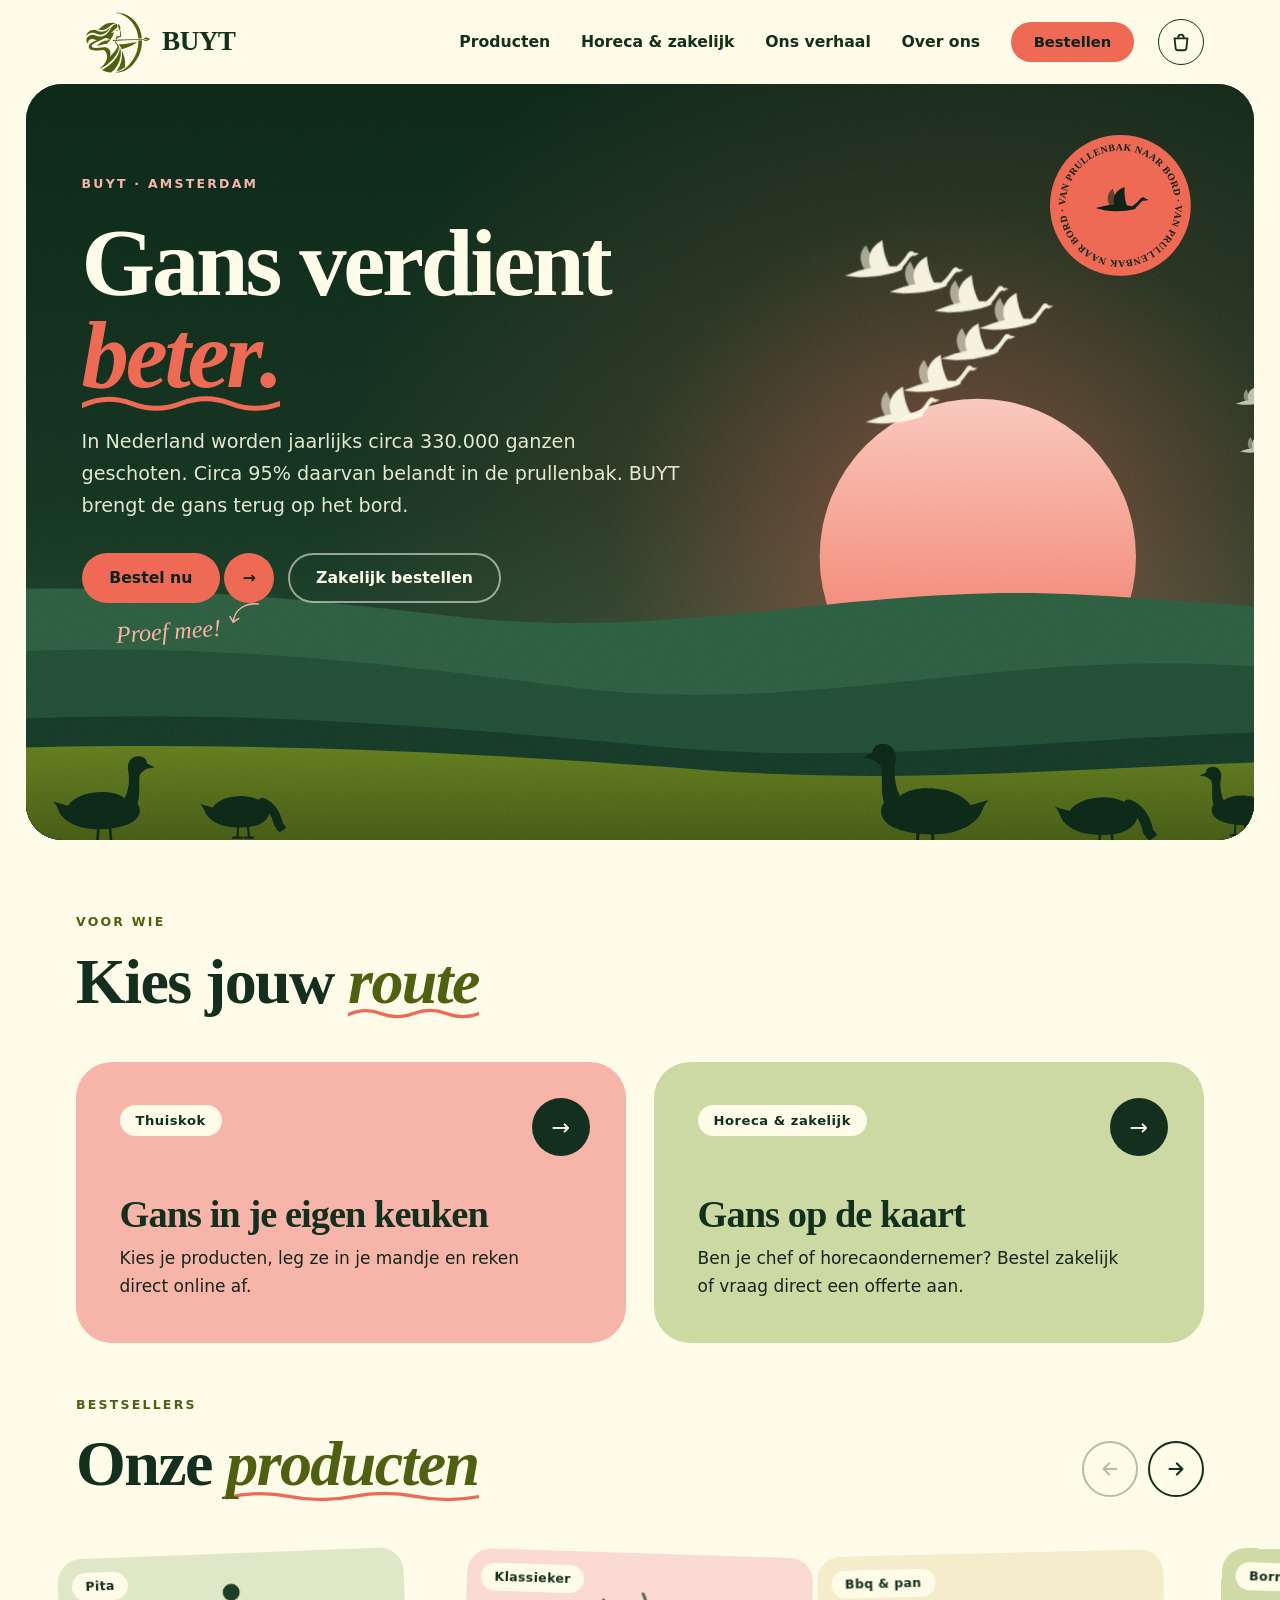
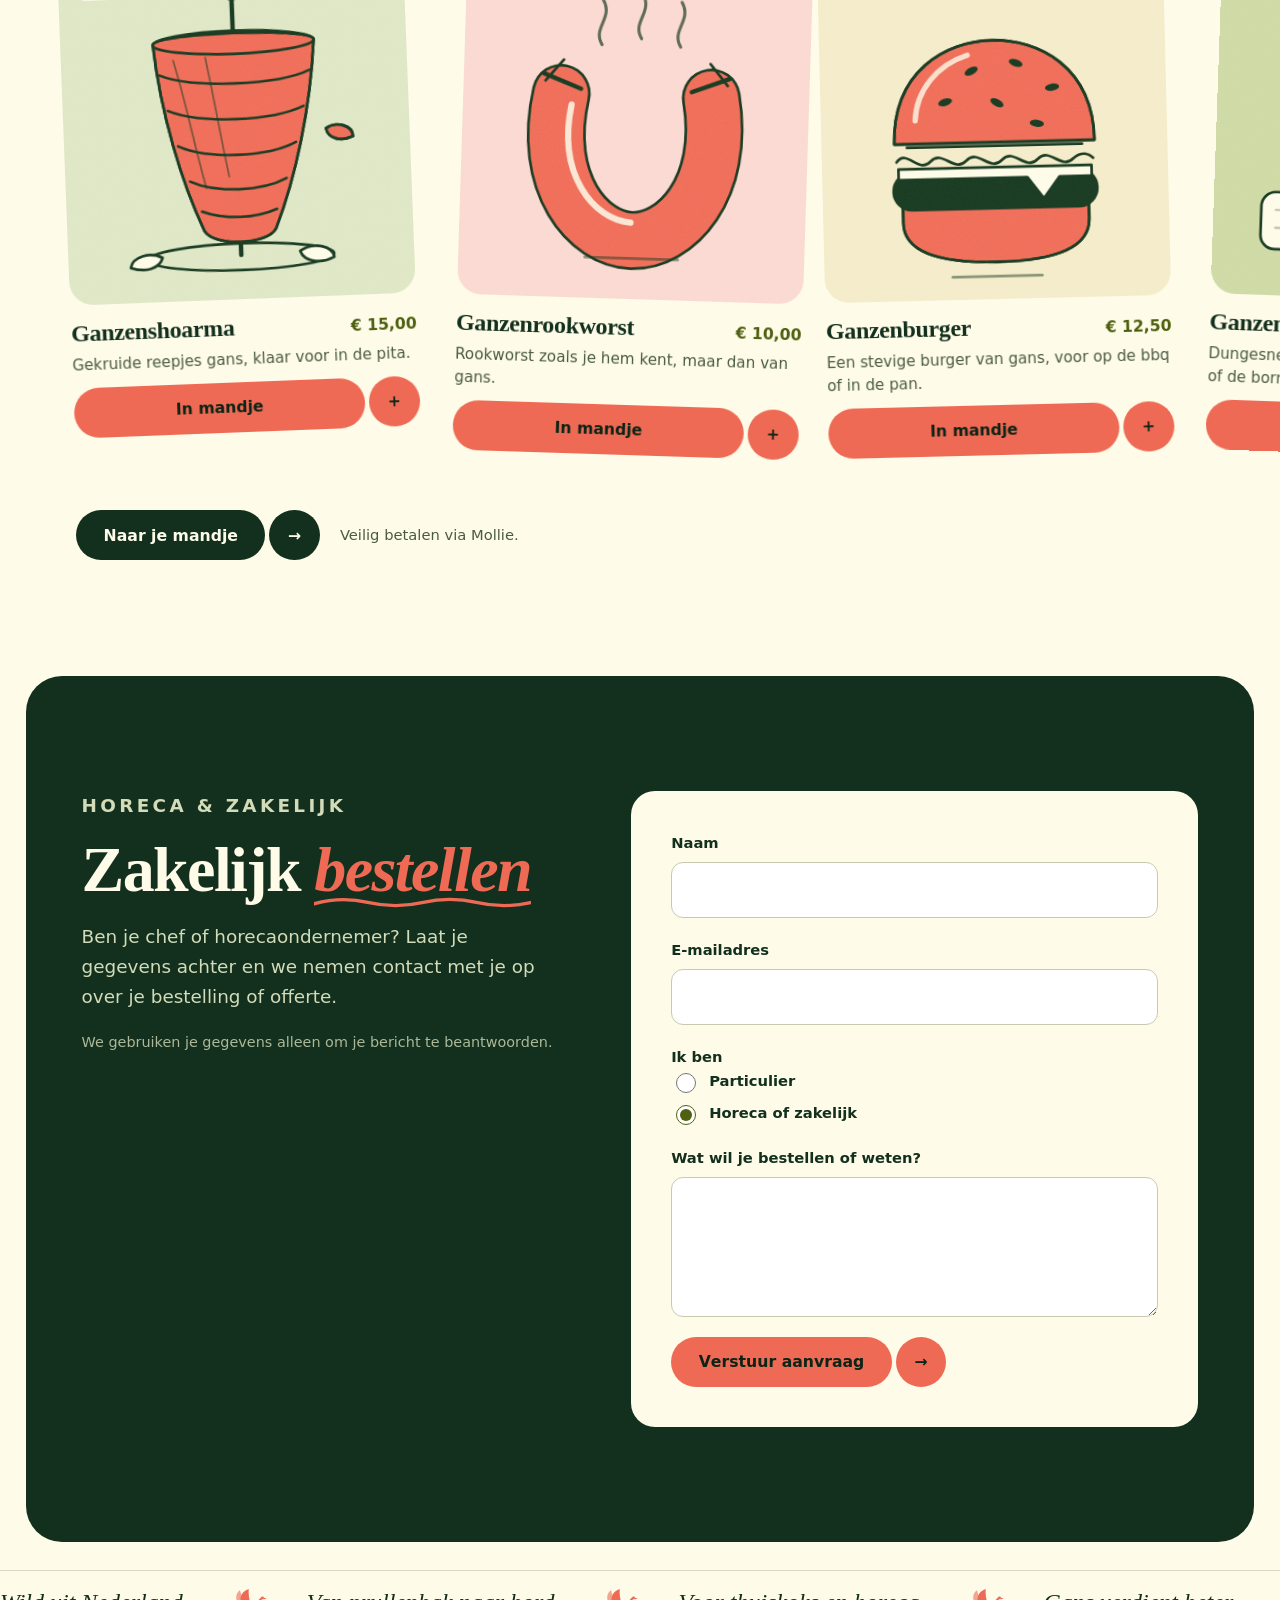
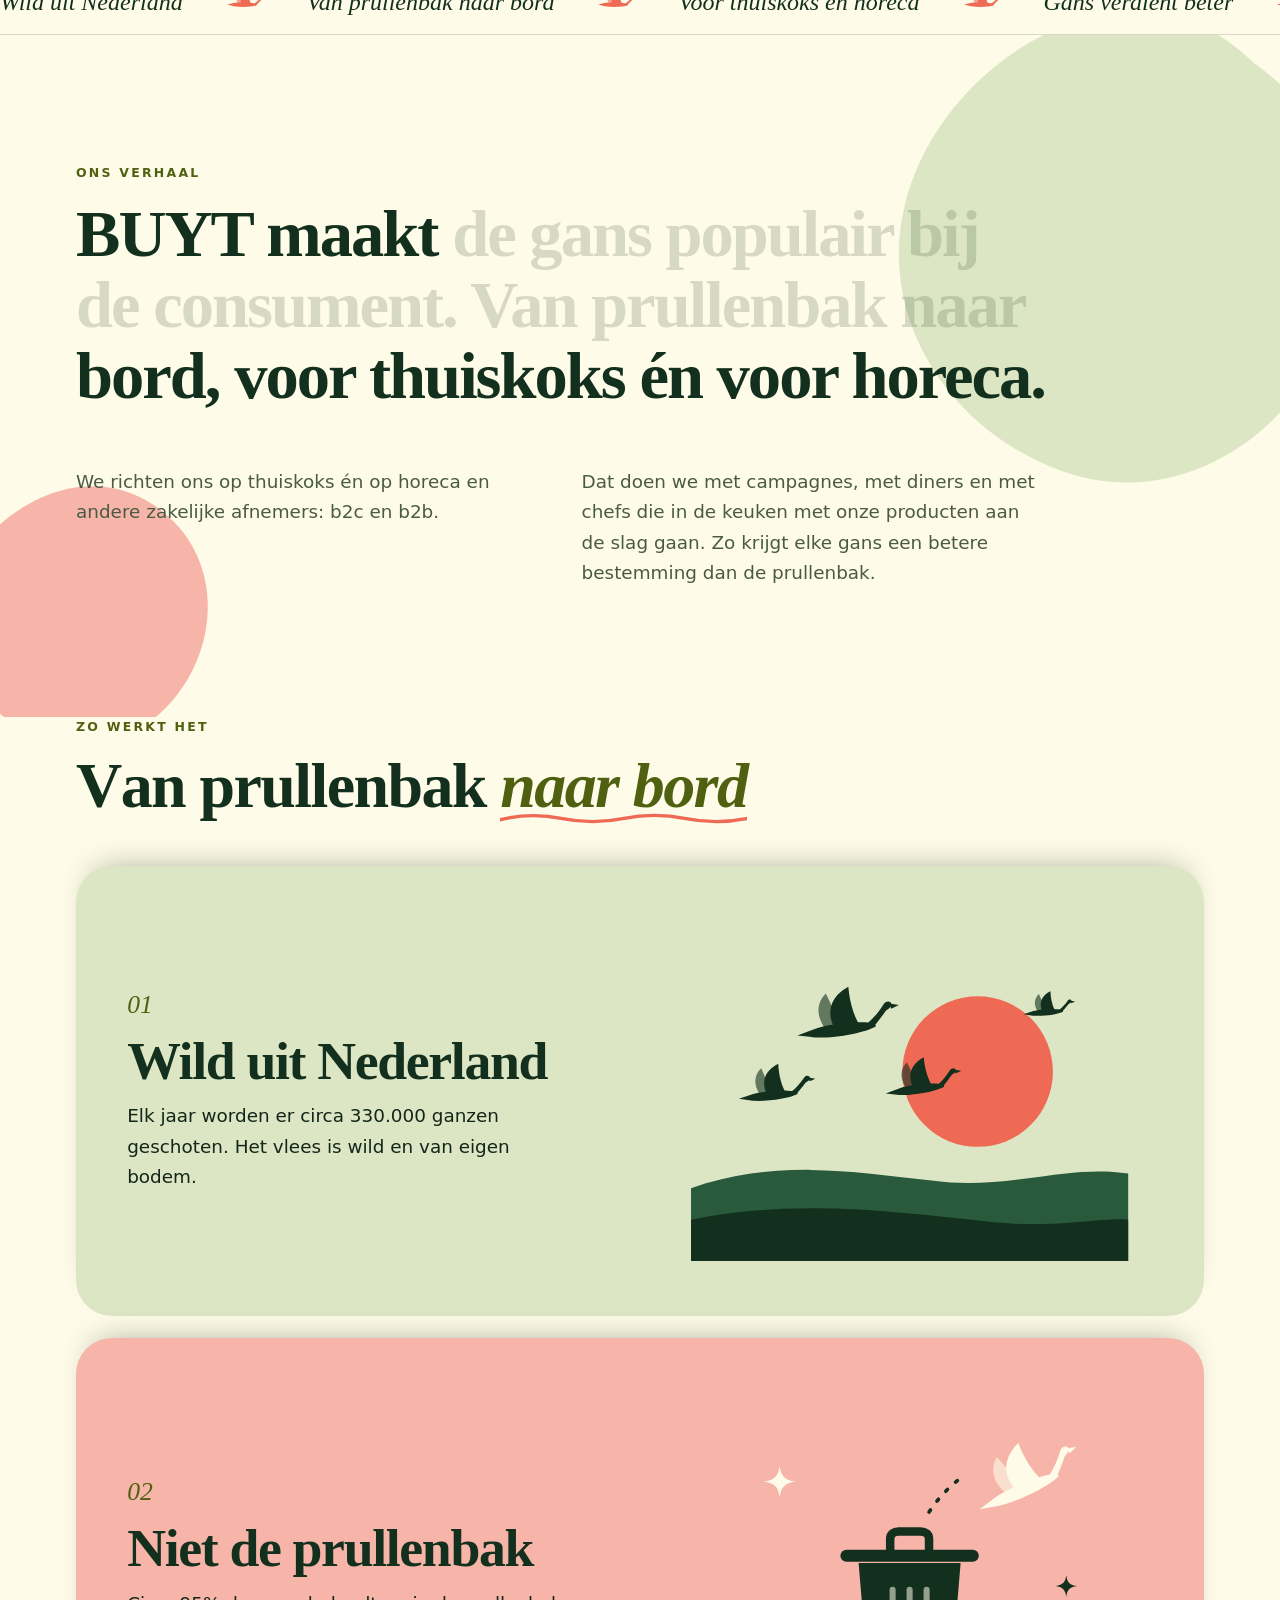
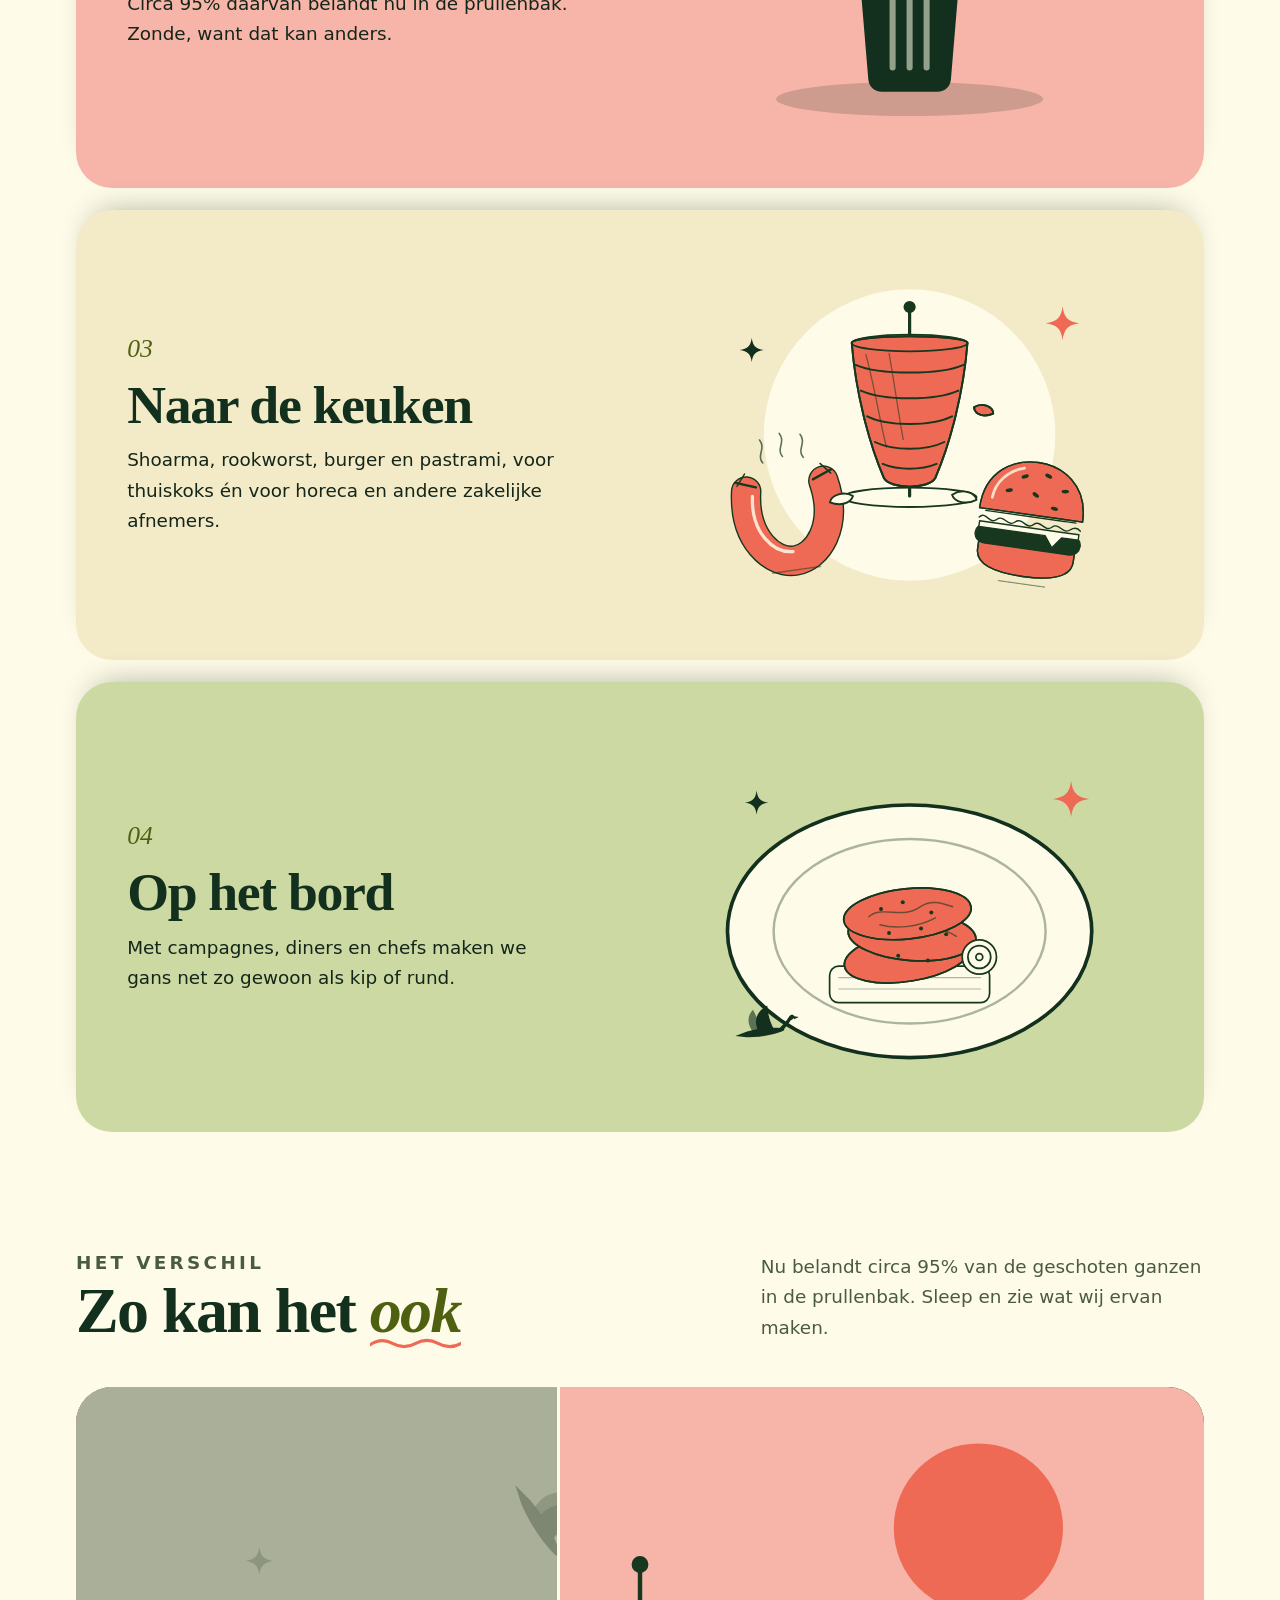
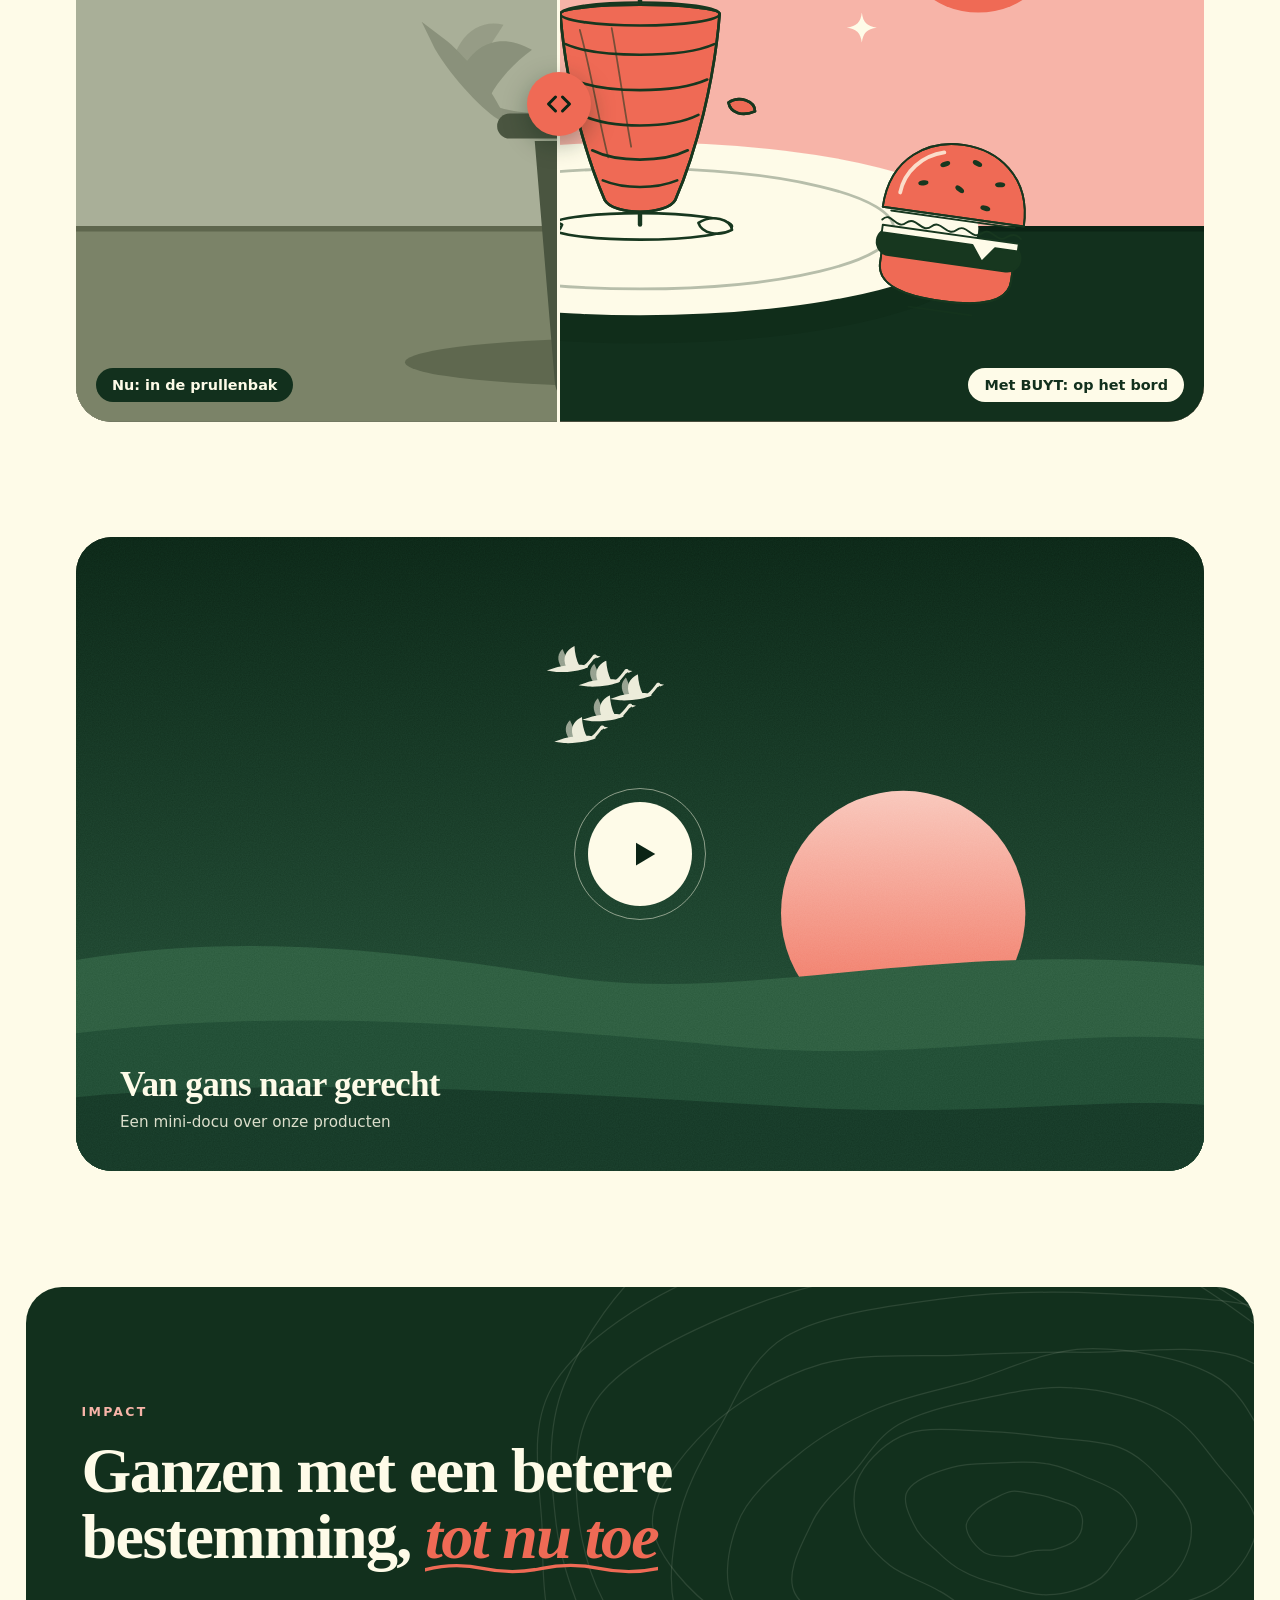
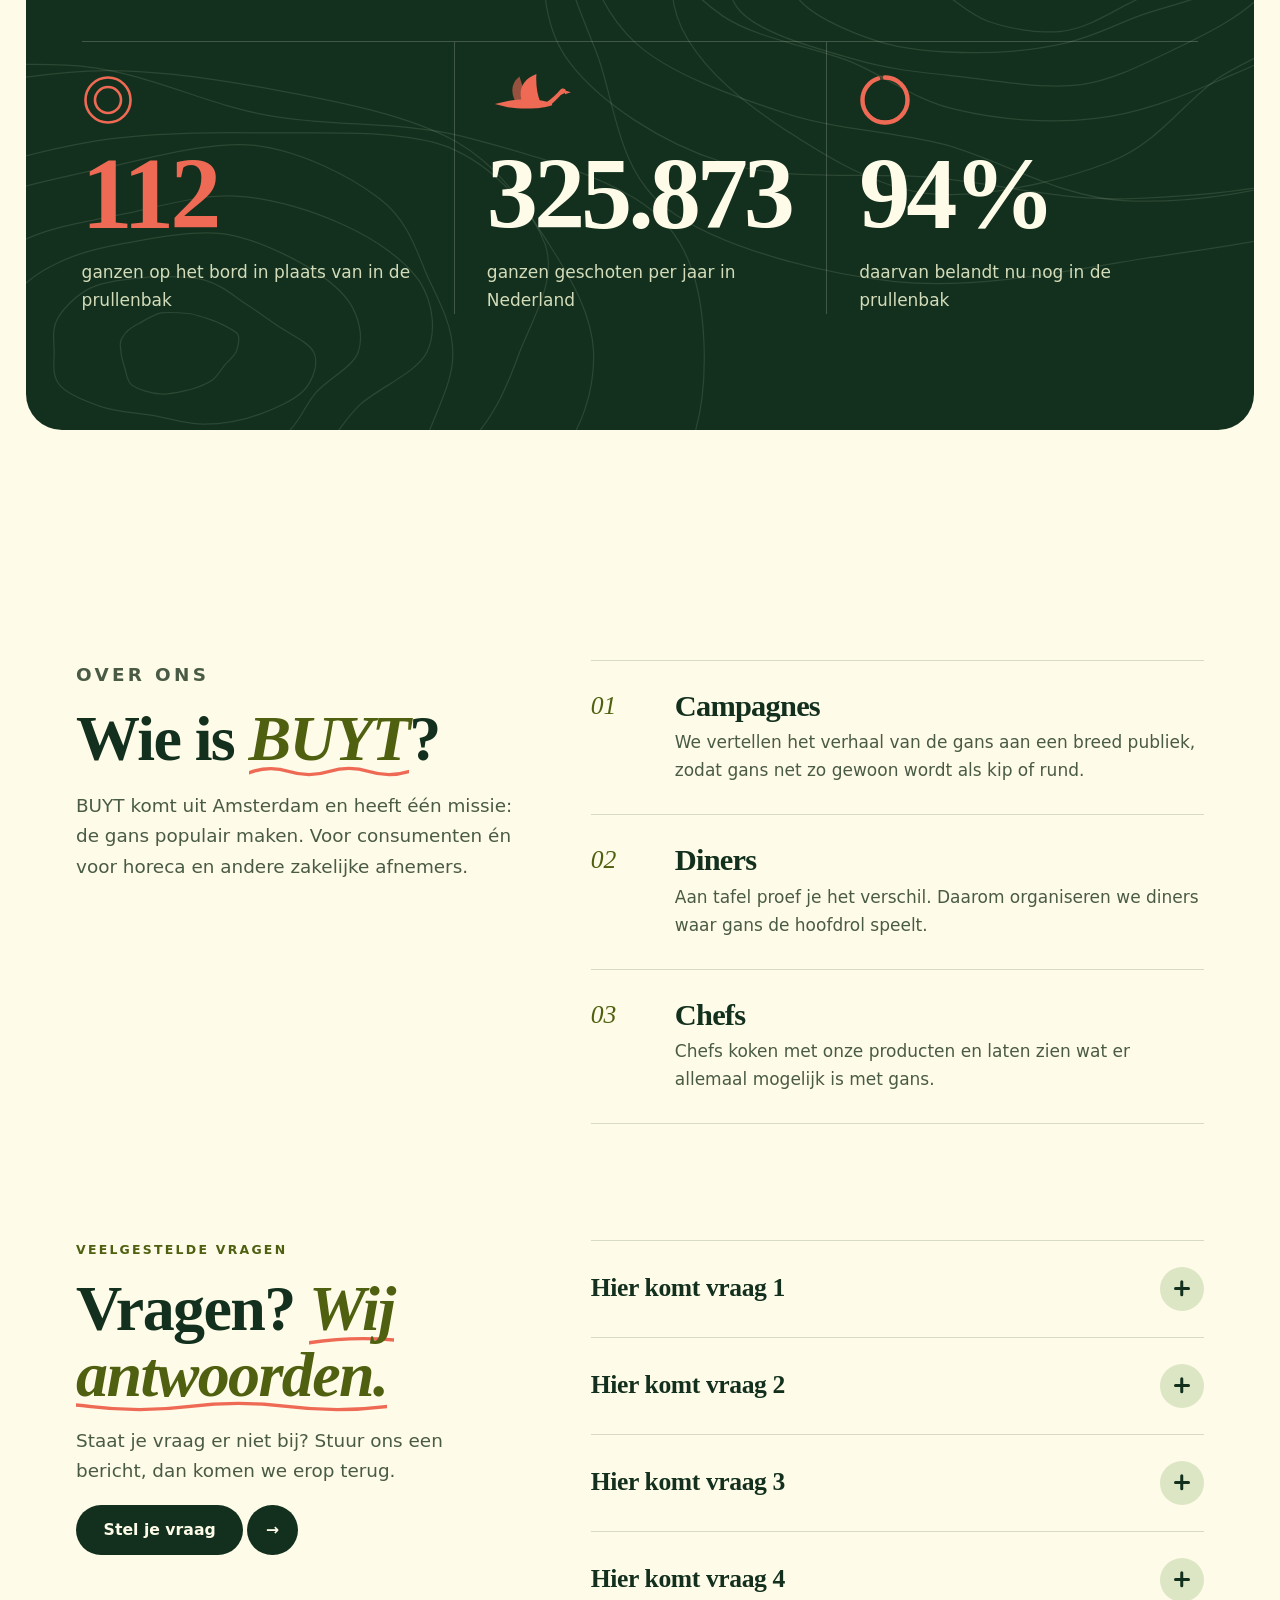
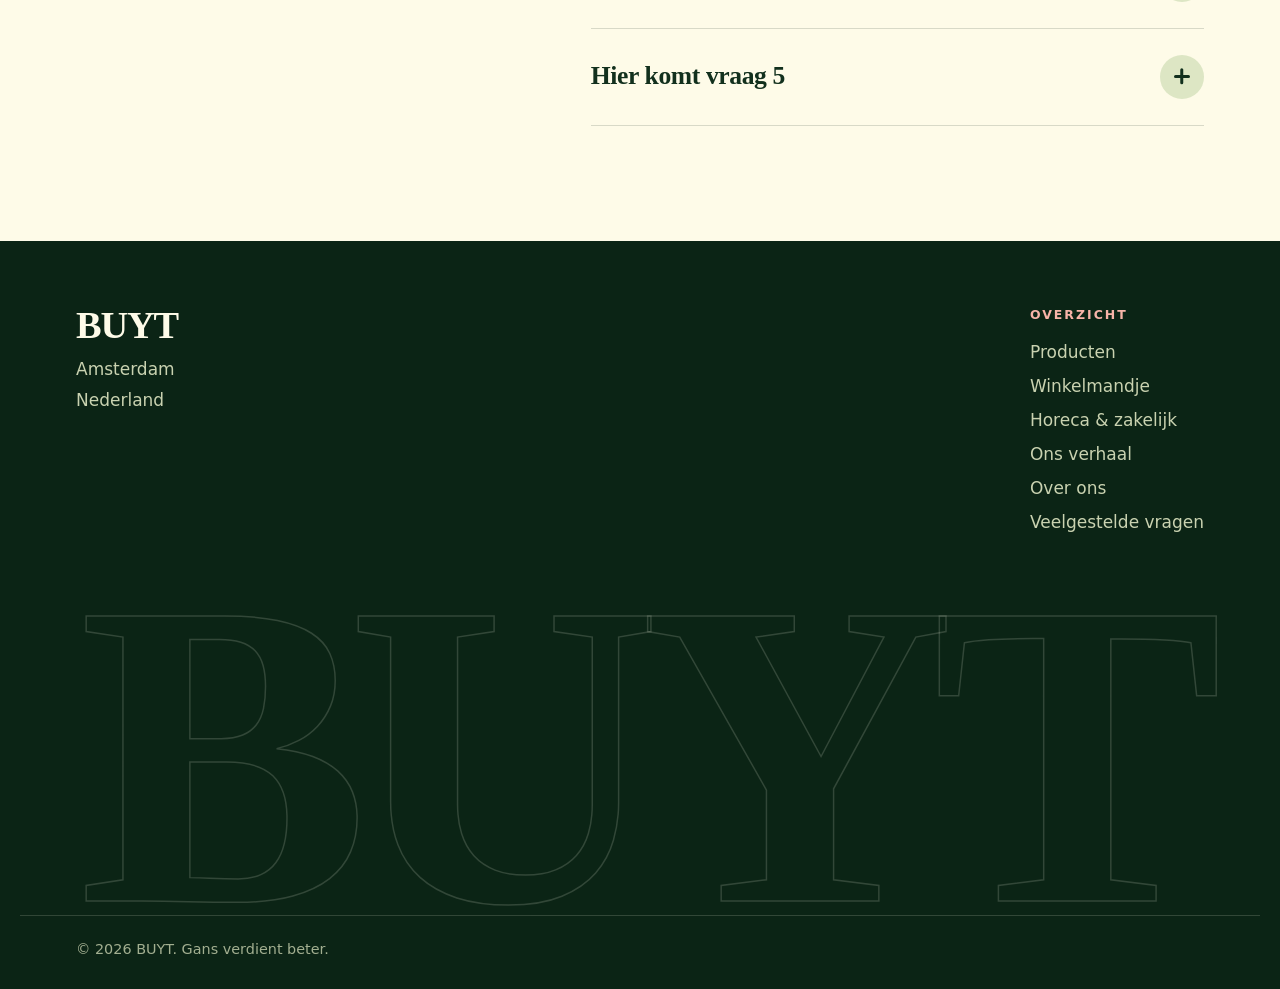
==== index.html @ 47999c95 "Play the logo animation on hover in the header The header now shows a static SVG logo (assets/logo-s" ====
<!DOCTYPE html>
<html lang="nl">
<head>
  <meta charset="UTF-8">
  <meta name="viewport" content="width=device-width, initial-scale=1.0">
  <title>BUYT | Gans verdient beter</title>
  <meta name="description" content="In Nederland worden jaarlijks circa 330.000 ganzen geschoten en belandt circa 95% in de prullenbak. BUYT brengt de gans terug op het bord.">
  <meta name="theme-color" content="#FEFBE8">
  <meta property="og:type" content="website">
  <meta property="og:locale" content="nl_NL">
  <meta property="og:title" content="BUYT | Gans verdient beter">
  <meta property="og:description" content="Wij brengen de gans terug op het bord. Van prullenbak naar bord.">
  <meta property="og:url" content="https://eetbuyt.nl">
  <link rel="icon" href="assets/favicon.svg" type="image/svg+xml">
  <link rel="preload" href="assets/fonts/fraunces-latin-full-normal.woff2" as="font" type="font/woff2" crossorigin>
  <link rel="stylesheet" href="css/style.css">
  <script>
    (function () {
      var d = document.documentElement;
      d.classList.add('js');
      try {
        var still = matchMedia('(prefers-reduced-motion: reduce)').matches;
        if (!still && !sessionStorage.getItem('buyt-intro')) {
          d.classList.add('intro-on');
          var l = document.createElement('link');
          l.rel = 'preload'; l.as = 'image'; l.href = 'assets/logo-animatie.svg';
          document.head.appendChild(l);
        }
      } catch (e) {}
      /* vangnet: mocht main.js niet laden, dan blijft de pagina toch zichtbaar */
      setTimeout(function () { d.classList.remove('intro-on'); d.classList.add('is-ready', 'force'); }, 9000);
    })();
  </script>
  <script src="js/cart.js" defer></script>
  <script src="js/brand.js" defer></script>
  <script src="js/main.js" defer></script>
</head>
<body id="top">
  <a class="skip" href="#main">Naar de inhoud</a>

  <div class="intro" aria-hidden="true">
    <div class="intro__bg"></div>
    <div class="intro__logo"><img data-src="assets/logo-animatie.svg" alt="" width="1350" height="1270"></div>
    <svg class="intro__wave" viewBox="0 0 100 200" preserveAspectRatio="none" focusable="false">
      <path fill="#12301D" d="M0 5C10 -1 20 9 33 4S56 -2 68 5S90 9 100 3V197C90 203 78 193 66 198S42 204 30 197S8 193 0 199Z"/>
    </svg>
  </div>

  <svg width="0" height="0" style="position:absolute" aria-hidden="true" focusable="false">
    <defs>
      <symbol id="goose-fly" viewBox="0 0 130 80">
        <g fill="currentColor">
          <path d="M12 46L34 41C52 38 78 39 94 43C99 44 101 46 100 48C88 53 56 55 32 51Z"/>
          <path d="M92 43C100 38 107 31 112 25C115 21 121 22 121 26C121 29 118 30 114 32C108 38 102 45 96 49Z"/>
          <path d="M119 25L129 28L120 31Z"/>
          <path opacity=".6" d="M44 43C35 26 39 12 50 4C54 16 58 31 62 43Z"/>
          <path d="M54 43C47 22 57 7 76 0C75 15 77 31 82 43Z"/>
        </g>
      </symbol>
      <symbol id="goose-stand" viewBox="0 0 200 175">
        <path fill="currentColor" d="M6 96L34 104C44 88 70 78 100 78C118 78 132 82 142 90C150 72 152 52 148 36C146 22 154 10 168 10C178 10 184 16 184 24L199 31L184 34C178 38 172 40 170 48C168 64 172 82 166 100C176 112 170 132 146 140C126 148 100 150 80 148C48 146 22 130 16 112C14 106 10 100 6 96Z"/>
        <path d="M92 146L90 170M114 146L116 170M80 172H100M106 172H126" stroke="currentColor" stroke-width="5" stroke-linecap="round" fill="none"/>
      </symbol>
      <symbol id="goose-graze" viewBox="0 0 200 175">
        <path fill="currentColor" d="M6 96L34 104C44 88 70 78 100 78C124 78 148 88 160 106C168 122 152 140 128 146C110 150 90 150 76 148C46 146 22 130 16 112C14 106 10 100 6 96Z"/>
        <path d="M146 92C166 100 178 120 183 142" stroke="currentColor" stroke-width="20" stroke-linecap="round" fill="none"/>
        <path fill="currentColor" d="M176 138C186 134 196 140 200 150L186 160C180 158 174 148 176 138Z"/>
        <path d="M92 146L90 170M114 146L116 170M80 172H100M106 172H126" stroke="currentColor" stroke-width="5" stroke-linecap="round" fill="none"/>
      </symbol>
      <symbol id="bin" viewBox="0 0 120 150">
        <path fill="currentColor" d="M18 40H102L94 136C93.500 142 89 146 83 146H37C31 146 26.500 142 26 136Z"/>
        <path d="M46 62V126M60 62V126M74 62V126" stroke="#FEFBE8" stroke-width="5" stroke-linecap="round" fill="none" opacity=".55"/>
        <path d="M8 34H112" stroke="currentColor" stroke-width="10" stroke-linecap="round" fill="none"/>
        <path d="M44 30V20C44 16 47 14 51 14H69C73 14 76 16 76 20V30" stroke="currentColor" stroke-width="7" stroke-linecap="round" stroke-linejoin="round" fill="none"/>
      </symbol>
      <symbol id="spark" viewBox="0 0 24 24">
        <path fill="currentColor" d="M12 0C13 8 16 11 24 12C16 13 13 16 12 24C11 16 8 13 0 12C8 11 11 8 12 0Z"/>
      </symbol>
      <symbol id="plate" viewBox="0 0 60 60">
        <g fill="none" stroke="currentColor" stroke-width="3" stroke-linecap="round">
          <circle cx="30" cy="30" r="26"/>
          <circle cx="30" cy="30" r="15"/>
        </g>
      </symbol>
      <g id="reeds" fill="none" stroke="currentColor" stroke-linecap="round">
        <path d="M30 760C34 660 46 590 78 520" stroke-width="5"/>
        <path d="M62 760C64 690 74 640 100 590" stroke-width="4"/>
        <path d="M8 760C10 690 16 630 30 580" stroke-width="4"/>
        <path d="M96 760C98 700 106 660 126 626" stroke-width="3.5"/>
        <ellipse cx="80" cy="516" rx="7" ry="22" fill="currentColor" stroke="none" transform="rotate(14 80 516)"/>
        <ellipse cx="102" cy="584" rx="6" ry="18" fill="currentColor" stroke="none" transform="rotate(12 102 584)"/>
      </g>
    </defs>
  </svg>

  <header class="site-header">
    <div class="wrap header__inner">
      <a class="brand" href="#top" aria-label="BUYT, naar boven">
        <img src="assets/logo-still.svg" alt="" width="86" height="81">
        <span class="brand__name">BUYT</span>
      </a>
      <nav id="nav" class="nav" aria-label="Hoofdmenu">
        <a href="#producten">Producten</a>
        <a href="#zakelijk">Horeca &amp; zakelijk</a>
        <a href="#verhaal">Ons verhaal</a>
        <a href="#over-ons">Over ons</a>
        <a class="btn btn--primary btn--sm nav__cta" href="#producten"><span class="btn__label">Bestellen</span></a>
      </nav>
      <div class="header__tools">
        <a class="cart-btn" href="afrekenen.html" aria-label="Winkelmandje, leeg">
          <svg viewBox="0 0 24 24" aria-hidden="true" fill="none" stroke="currentColor" stroke-width="2" stroke-linecap="round" stroke-linejoin="round"><path d="M5 8h14l-1.2 11.2A2 2 0 0 1 15.8 21H8.2a2 2 0 0 1-2-1.8L5 8z"/><path d="M9 8V7a3 3 0 0 1 6 0v1"/></svg>
          <span class="cart-btn__count" data-cart-count hidden>0</span>
        </a>
        <button class="burger" type="button" aria-expanded="false" aria-controls="nav" aria-label="Menu openen">
          <span></span><span></span><span></span>
        </button>
      </div>
    </div>
  </header>

  <main id="main">
    <section class="hero grain" aria-labelledby="hero-title">
      <div class="hero__art">
        <svg viewBox="0 0 1600 760" preserveAspectRatio="xMidYMax slice" role="img" aria-label="Illustratie van een Nederlands polderlandschap bij zonsondergang met ganzen. Tijdelijk in plaats van een landschapsfoto.">
          <defs>
            <linearGradient id="hsky" x1="0" y1="0" x2="0" y2="1">
              <stop offset="0" stop-color="#0B2415"/>
              <stop offset=".55" stop-color="#12301D"/>
              <stop offset="1" stop-color="#245238"/>
            </linearGradient>
            <radialGradient id="hglow" cx="1120" cy="480" r="640" gradientUnits="userSpaceOnUse">
              <stop offset="0" stop-color="#EF6A55" stop-opacity=".5"/>
              <stop offset=".55" stop-color="#EF6A55" stop-opacity=".1"/>
              <stop offset="1" stop-color="#EF6A55" stop-opacity="0"/>
            </radialGradient>
            <linearGradient id="hsun" x1="0" y1="0" x2="0" y2="1">
              <stop offset="0" stop-color="#F9C6BA"/>
              <stop offset="1" stop-color="#EF6A55"/>
            </linearGradient>
            <linearGradient id="hmeadow" x1="0" y1="0" x2="0" y2="1">
              <stop offset="0" stop-color="#5E7A1B"/>
              <stop offset="1" stop-color="#3A4F12"/>
            </linearGradient>
          </defs>
          <rect width="1600" height="760" fill="url(#hsky)"/>
          <rect width="1600" height="760" fill="url(#hglow)"/>
          <g class="px" data-depth="8"><circle cx="1120" cy="470" r="150" fill="url(#hsun)"/></g>
          <g class="px" data-depth="14">
            <path d="M0 520C200 486 400 500 620 526C840 552 1000 494 1220 506C1400 516 1520 534 1600 516V760H0Z" fill="#2A5A3C"/>
            <g class="windmill" fill="#143624" stroke="#143624">
              <path d="M1458 522L1482 522L1475 454L1465 454Z" stroke="none"/>
              <g class="windmill__blades" stroke-width="5" stroke-linecap="round">
                <path d="M1470 450V394M1470 450H1526M1470 450V506M1470 450H1414"/>
              </g>
            </g>
          </g>
          <g class="px" data-depth="22">
            <path d="M0 580C260 540 480 560 720 592C960 624 1140 556 1380 574C1500 583 1560 594 1600 588V760H0Z" fill="#1E4A31"/>
            <path d="M0 640C300 604 560 626 820 650C1080 674 1300 620 1600 640V760H0Z" fill="#143624"/>
            <path d="M0 662C300 638 600 652 860 672C1120 692 1360 652 1600 666V760H0Z" fill="url(#hmeadow)"/>
          </g>
          <g class="px" data-depth="34">
            <g class="flock" style="color:#FEFBE8" opacity=".95">
              <g transform="translate(1110 226) rotate(-8) scale(.62)">
                <use href="#goose-fly" x="0" y="0" width="130" height="80"/>
                <use href="#goose-fly" x="-64" y="-36" width="130" height="80"/>
                <use href="#goose-fly" x="-64" y="38" width="130" height="80"/>
                <use href="#goose-fly" x="-128" y="-74" width="130" height="80"/>
                <use href="#goose-fly" x="-128" y="78" width="130" height="80"/>
                <use href="#goose-fly" x="-192" y="-108" width="130" height="80"/>
                <use href="#goose-fly" x="-192" y="118" width="130" height="80"/>
              </g>
            </g>
            <g class="flock flock--slow" style="color:#FEFBE8" opacity=".7">
              <g transform="translate(1400 330) rotate(-5) scale(.3)">
                <use href="#goose-fly" x="0" y="0" width="130" height="80"/>
                <use href="#goose-fly" x="-64" y="-36" width="130" height="80"/>
                <use href="#goose-fly" x="-64" y="38" width="130" height="80"/>
                <use href="#goose-fly" x="-128" y="-74" width="130" height="80"/>
                <use href="#goose-fly" x="-128" y="78" width="130" height="80"/>
              </g>
            </g>
          </g>
          <g class="px" data-depth="46" style="color:#0B2415">
            <use href="#goose-stand" width="200" height="175" transform="translate(240 654) scale(.5)"/>
            <use href="#goose-graze" width="200" height="175" transform="translate(380 664) scale(.42)"/>
            <use href="#goose-stand" width="200" height="175" transform="translate(1134 641) scale(-.62 .62)"/>
            <use href="#goose-graze" width="200" height="175" transform="translate(1190 659) scale(.5)"/>
            <use href="#goose-stand" width="200" height="175" transform="translate(1410 665) scale(-.4 .4)"/>
            <use href="#goose-stand" width="200" height="175" transform="translate(1440 640) scale(.7)"/>
            <use href="#reeds" x="0" y="0"/>
            <use href="#reeds" transform="translate(1600 0) scale(-1 1)"/>
          </g>
        </svg>
      </div>
      <div class="wrap hero__inner">
        <div class="hero__copy">
          <p class="eyebrow" data-in style="--d:0">BUYT &middot; Amsterdam</p>
          <h1 id="hero-title" data-split>Gans verdient <em>beter.</em></h1>
          <p class="lead" data-in style="--d:1">In Nederland worden jaarlijks circa 330.000 ganzen geschoten. Circa 95% daarvan belandt in de prullenbak. BUYT brengt de gans terug op het bord.</p>
          <div class="hero__actions" data-in style="--d:2">
            <a class="btn btn--primary" href="#producten"><span class="btn__label">Bestel nu</span><span class="btn__arrow" aria-hidden="true">&rarr;</span></a>
            <a class="btn btn--outline" href="#zakelijk"><span class="btn__label">Zakelijk bestellen</span></a>
            <p class="note" aria-hidden="true">
              <span>Proef mee!</span>
              <svg viewBox="0 0 70 56" fill="none" stroke="currentColor" stroke-width="3" stroke-linecap="round" stroke-linejoin="round"><path d="M64 6C40 2 14 12 10 40"/><path d="M10 40L4 28M10 40L22 33"/></svg>
            </p>
          </div>
        </div>
      </div>
      <div class="badge" aria-hidden="true">
        <div class="badge__spin">
          <svg class="badge__ring" viewBox="0 0 200 200">
            <defs><path id="badge-circle" d="M100 100m-78 0a78 78 0 1 1 156 0a78 78 0 1 1-156 0"/></defs>
            <circle cx="100" cy="100" r="100" fill="#EF6A55"/>
            <text font-family="Fraunces, Georgia, serif" font-size="14" font-weight="700" letter-spacing="2" fill="#0B2415"><textPath href="#badge-circle" textLength="486" lengthAdjust="spacing">VAN PRULLENBAK NAAR BORD &#183; VAN PRULLENBAK NAAR BORD &#183; </textPath></text>
          </svg>
        </div>
        <svg class="badge__goose" viewBox="0 0 130 80"><use href="#goose-fly"/></svg>
      </div>
    </section>

    <section class="section routes" id="routes" aria-labelledby="routes-title">
      <div class="wrap">
        <p class="kicker reveal">Voor wie</p>
        <h2 id="routes-title" data-split>Kies jouw <em>route</em></h2>
        <div class="routes__grid">
          <a class="route reveal" href="#producten" data-type="particulier" style="--bg:#F7B4A8">
            <span class="route__tag">Thuiskok</span>
            <h3>Gans in je eigen keuken</h3>
            <p>Kies je producten, leg ze in je mandje en reken direct online af.</p>
            <span class="route__go" aria-hidden="true">&rarr;</span>
          </a>
          <a class="route reveal" href="#zakelijk" data-type="zakelijk" style="--bg:#CDD9A3">
            <span class="route__tag">Horeca &amp; zakelijk</span>
            <h3>Gans op de kaart</h3>
            <p>Ben je chef of horecaondernemer? Bestel zakelijk of vraag direct een offerte aan.</p>
            <span class="route__go" aria-hidden="true">&rarr;</span>
          </a>
        </div>
      </div>
    </section>

    <section class="section products-section" id="producten" aria-labelledby="prod-title">
      <div class="wrap products-head">
        <div>
          <p class="kicker reveal">Bestsellers</p>
          <h2 id="prod-title" data-split>Onze <em>producten</em></h2>
        </div>
        <div class="carousel-nav" role="group" aria-label="Blader door de producten">
          <button class="round" type="button" data-dir="-1" aria-label="Vorige producten"><svg viewBox="0 0 24 24" aria-hidden="true"><path d="M19 12H5M11 6l-6 6 6 6" fill="none" stroke="currentColor" stroke-width="2.4" stroke-linecap="round" stroke-linejoin="round"/></svg></button>
          <button class="round" type="button" data-dir="1" aria-label="Volgende producten"><svg viewBox="0 0 24 24" aria-hidden="true"><path d="M5 12h14M13 6l6 6-6 6" fill="none" stroke="currentColor" stroke-width="2.4" stroke-linecap="round" stroke-linejoin="round"/></svg></button>
        </div>
      </div>
      <div class="carousel" tabindex="0" role="region" aria-label="Onze producten, scroll of sleep opzij">
        <ul class="track">
          <li class="card" style="--tile:#DDE6C4; --tilt:-2.2deg">
            <div class="card__img grain"><span class="tag">Pita</span><img src="assets/product-shoarma.svg" alt="" width="400" height="400" loading="lazy" draggable="false"></div>
            <div class="card__meta"><h3>Ganzenshoarma</h3><span class="price" data-price-for="ganzenshoarma">&euro;&nbsp;15,00</span></div>
            <p>Gekruide reepjes gans, klaar voor in de pita.</p>
            <button class="btn btn--primary btn--block" type="button" data-add="ganzenshoarma"><span class="btn__label">In mandje</span><span class="btn__arrow" aria-hidden="true">+</span></button>
          </li>
          <li class="card" style="--tile:#FAD8D0; --tilt:1.8deg">
            <div class="card__img grain"><span class="tag">Klassieker</span><img src="assets/product-rookworst.svg" alt="" width="400" height="400" loading="lazy" draggable="false"></div>
            <div class="card__meta"><h3>Ganzenrookworst</h3><span class="price" data-price-for="ganzenrookworst">&euro;&nbsp;10,00</span></div>
            <p>Rookworst zoals je hem kent, maar dan van gans.</p>
            <button class="btn btn--primary btn--block" type="button" data-add="ganzenrookworst"><span class="btn__label">In mandje</span><span class="btn__arrow" aria-hidden="true">+</span></button>
          </li>
          <li class="card" style="--tile:#F3EBC8; --tilt:-1.4deg">
            <div class="card__img grain"><span class="tag">Bbq &amp; pan</span><img src="assets/product-burger.svg" alt="" width="400" height="400" loading="lazy" draggable="false"></div>
            <div class="card__meta"><h3>Ganzenburger</h3><span class="price" data-price-for="ganzenburger">&euro;&nbsp;12,50</span></div>
            <p>Een stevige burger van gans, voor op de bbq of in de pan.</p>
            <button class="btn btn--primary btn--block" type="button" data-add="ganzenburger"><span class="btn__label">In mandje</span><span class="btn__arrow" aria-hidden="true">+</span></button>
          </li>
          <li class="card" style="--tile:#CDD9A3; --tilt:2deg">
            <div class="card__img grain"><span class="tag">Borrelplank</span><img src="assets/product-pastrami.svg" alt="" width="400" height="400" loading="lazy" draggable="false"></div>
            <div class="card__meta"><h3>Ganzenpastrami</h3><span class="price" data-price-for="ganzenpastrami">&euro;&nbsp;14,00</span></div>
            <p>Dungesneden gans pastrami voor op brood of de borrelplank.</p>
            <button class="btn btn--primary btn--block" type="button" data-add="ganzenpastrami"><span class="btn__label">In mandje</span><span class="btn__arrow" aria-hidden="true">+</span></button>
          </li>
        </ul>
      </div>
      <div class="drag-cursor" aria-hidden="true"><span>Sleep</span></div>
      <div class="wrap products-foot">
        <a class="btn btn--dark" href="afrekenen.html"><span class="btn__label">Naar je mandje</span><span class="btn__arrow" aria-hidden="true">&rarr;</span></a>
        <p class="products-foot__note">Veilig betalen via Mollie.</p>
      </div>
    </section>

    <section class="section section--forest section--order" id="zakelijk" aria-labelledby="order-title">
      <div class="wrap order">
        <div class="order__text reveal">
          <p class="kicker kicker--light">Horeca &amp; zakelijk</p>
          <h2 id="order-title">Zakelijk <em>bestellen</em></h2>
          <p>Ben je chef of horecaondernemer? Laat je gegevens achter en we nemen contact met je op over je bestelling of offerte.</p>
          <p class="order__small">We gebruiken je gegevens alleen om je bericht te beantwoorden.</p>
        </div>
        <div class="order__card reveal">
          <form name="bestellen" method="POST" action="/" data-netlify="true" netlify-honeypot="bot-field" class="form">
            <input type="hidden" name="form-name" value="bestellen">
            <p class="hp"><label>Niet invullen: <input name="bot-field" tabindex="-1" autocomplete="off"></label></p>
            <div class="field">
              <label for="f-naam">Naam</label>
              <input id="f-naam" name="naam" type="text" autocomplete="name" required>
            </div>
            <div class="field">
              <label for="f-email">E-mailadres</label>
              <input id="f-email" name="email" type="email" autocomplete="email" required>
            </div>
            <fieldset class="field field--choice">
              <legend>Ik ben</legend>
              <label><input type="radio" name="type" value="particulier"> Particulier</label>
              <label><input type="radio" name="type" value="zakelijk" checked> Horeca of zakelijk</label>
            </fieldset>
            <div class="field">
              <label for="f-bericht">Wat wil je bestellen of weten?</label>
              <textarea id="f-bericht" name="bericht" rows="4"></textarea>
            </div>
            <button class="btn btn--primary" type="submit"><span class="btn__label">Verstuur aanvraag</span><span class="btn__arrow" aria-hidden="true">&rarr;</span></button>
            <p class="form__msg form__msg--ok" role="status" hidden>Bedankt! We nemen snel contact met je op.</p>
            <p class="form__msg form__msg--err" role="alert" hidden>Er ging iets mis met versturen. Probeer het later nog eens.</p>
          </form>
        </div>
      </div>
    </section>

    <div class="marquee" aria-hidden="true">
      <div class="marquee__track">
        <span>Wild uit Nederland</span><svg class="marquee__icon" viewBox="0 0 130 80"><use href="#goose-fly"/></svg>
        <span>Van prullenbak naar bord</span><svg class="marquee__icon" viewBox="0 0 130 80"><use href="#goose-fly"/></svg>
        <span>Voor thuiskoks en horeca</span><svg class="marquee__icon" viewBox="0 0 130 80"><use href="#goose-fly"/></svg>
        <span>Gans verdient beter</span><svg class="marquee__icon" viewBox="0 0 130 80"><use href="#goose-fly"/></svg>
        <span>Wild uit Nederland</span><svg class="marquee__icon" viewBox="0 0 130 80"><use href="#goose-fly"/></svg>
        <span>Van prullenbak naar bord</span><svg class="marquee__icon" viewBox="0 0 130 80"><use href="#goose-fly"/></svg>
        <span>Voor thuiskoks en horeca</span><svg class="marquee__icon" viewBox="0 0 130 80"><use href="#goose-fly"/></svg>
        <span>Gans verdient beter</span><svg class="marquee__icon" viewBox="0 0 130 80"><use href="#goose-fly"/></svg>
      </div>
    </div>

    <section class="section mission" id="verhaal" aria-labelledby="mission-title">
      <svg class="mission__blob mission__blob--a" viewBox="0 0 400 400" aria-hidden="true" focusable="false"><path fill="#DDE6C4" d="M300 60C360 100 380 190 350 260C320 330 240 380 160 350C80 320 30 240 50 160C70 80 150 20 220 22C250 23 280 40 300 60Z"/></svg>
      <svg class="mission__blob mission__blob--b" viewBox="0 0 400 400" aria-hidden="true" focusable="false"><path fill="#F7B4A8" d="M310 90C370 150 360 250 300 310C240 370 140 360 90 300C40 240 50 140 110 90C170 40 250 30 310 90Z"/></svg>
      <div class="wrap mission__inner">
        <p class="kicker reveal">Ons verhaal</p>
        <h2 id="mission-title" class="sr-only">Ons doel</h2>
        <p class="mission__statement fill" data-fill>BUYT maakt de gans populair bij de consument. Van prullenbak naar bord, voor thuiskoks &eacute;n voor horeca.</p>
        <div class="mission__cols">
          <p class="reveal">We richten ons op thuiskoks &eacute;n op horeca en andere zakelijke afnemers: b2c en b2b.</p>
          <p class="reveal">Dat doen we met campagnes, met diners en met chefs die in de keuken met onze producten aan de slag gaan. Zo krijgt elke gans een betere bestemming dan de prullenbak.</p>
        </div>
      </div>
    </section>

    <section class="section steps" aria-labelledby="steps-title">
      <div class="wrap">
        <div class="steps__head">
          <p class="kicker reveal">Zo werkt het</p>
          <h2 id="steps-title" data-split>Van prullenbak <em>naar bord</em></h2>
        </div>
        <ol class="stack">
          <li class="step" style="--bg:#DDE6C4; --n:0">
            <div class="step__body">
              <span class="step__num">01</span>
              <h3>Wild uit Nederland</h3>
              <p>Elk jaar worden er circa 330.000 ganzen geschoten. Het vlees is wild en van eigen bodem.</p>
            </div>
            <svg class="step__art" viewBox="0 0 360 280" role="img" aria-label="Ganzen vliegen over een polder bij zonsondergang">
              <circle cx="236" cy="124" r="62" fill="#EF6A55"/>
              <path d="M0 220C70 196 130 206 200 214C260 222 310 200 360 208V280H0Z" fill="#2A5A3C"/>
              <path d="M0 246C90 228 170 240 250 248C300 253 340 244 360 246V280H0Z" fill="#12301D"/>
              <g style="color:#12301D">
                <use href="#goose-fly" width="96" height="59" transform="translate(74 62) rotate(-8)"/>
                <use href="#goose-fly" width="72" height="44" transform="translate(30 122) rotate(-6)"/>
                <use href="#goose-fly" width="72" height="44" transform="translate(150 118) rotate(-8)"/>
                <use href="#goose-fly" width="48" height="30" transform="translate(268 60) rotate(-5)"/>
              </g>
            </svg>
          </li>
          <li class="step" style="--bg:#F7B4A8; --n:1">
            <div class="step__body">
              <span class="step__num">02</span>
              <h3>Niet de prullenbak</h3>
              <p>Circa 95% daarvan belandt nu in de prullenbak. Zonde, want dat kan anders.</p>
            </div>
            <svg class="step__art" viewBox="0 0 360 280" role="img" aria-label="Een gans vliegt de prullenbak uit">
              <ellipse cx="180" cy="252" rx="110" ry="14" fill="#12301D" opacity=".18"/>
              <use href="#bin" x="120" y="100" width="120" height="150" style="color:#12301D"/>
              <path d="M196 98C204 86 212 78 222 70" fill="none" stroke="#12301D" stroke-width="3" stroke-linecap="round" stroke-dasharray="2 9"/>
              <use href="#goose-fly" width="104" height="64" transform="translate(214 66) rotate(-24)" style="color:#FEFBE8"/>
              <use href="#spark" x="60" y="60" width="26" height="26" style="color:#FEFBE8"/>
              <use href="#spark" x="300" y="150" width="18" height="18" style="color:#12301D"/>
            </svg>
          </li>
          <li class="step" style="--bg:#F3EBC8; --n:2">
            <div class="step__body">
              <span class="step__num">03</span>
              <h3>Naar de keuken</h3>
              <p>Shoarma, rookworst, burger en pastrami, voor thuiskoks &eacute;n voor horeca en andere zakelijke afnemers.</p>
            </div>
            <svg class="step__art" viewBox="0 0 360 280" role="img" aria-label="Ganzenshoarma, ganzenrookworst en ganzenburger">
              <circle cx="180" cy="140" r="120" fill="#FEFBE8"/>
              <image href="assets/product-rookworst.svg" x="14" y="130" width="130" height="130" transform="rotate(-8 79 195)"/>
              <image href="assets/product-burger.svg" x="216" y="134" width="130" height="130" transform="rotate(8 281 199)"/>
              <image href="assets/product-shoarma.svg" x="90" y="24" width="180" height="180"/>
              <use href="#spark" x="292" y="34" width="28" height="28" style="color:#EF6A55"/>
              <use href="#spark" x="40" y="60" width="20" height="20" style="color:#12301D"/>
            </svg>
          </li>
          <li class="step" style="--bg:#CDD9A3; --n:3">
            <div class="step__body">
              <span class="step__num">04</span>
              <h3>Op het bord</h3>
              <p>Met campagnes, diners en chefs maken we gans net zo gewoon als kip of rund.</p>
            </div>
            <svg class="step__art" viewBox="0 0 360 280" role="img" aria-label="Een gerecht van gans op een bord">
              <ellipse cx="180" cy="160" rx="150" ry="104" fill="#FEFBE8"/>
              <ellipse cx="180" cy="160" rx="150" ry="104" fill="none" stroke="#12301D" stroke-width="3"/>
              <ellipse cx="180" cy="160" rx="112" ry="76" fill="none" stroke="#12301D" stroke-width="2" opacity=".35"/>
              <image href="assets/product-pastrami.svg" x="100" y="72" width="160" height="160"/>
              <use href="#spark" x="298" y="36" width="30" height="30" style="color:#EF6A55"/>
              <use href="#spark" x="44" y="44" width="20" height="20" style="color:#12301D"/>
              <use href="#goose-fly" width="60" height="37" transform="translate(28 226) rotate(-8)" style="color:#12301D"/>
            </svg>
          </li>
        </ol>
      </div>
    </section>

    <section class="section compare" aria-labelledby="compare-title">
      <div class="wrap">
        <div class="compare__head">
          <div>
            <p class="kicker reveal">Het verschil</p>
            <h2 id="compare-title" data-split>Zo kan het <em>ook</em></h2>
          </div>
          <p class="reveal">Nu belandt circa 95% van de geschoten ganzen in de prullenbak. Sleep en zie wat wij ervan maken.</p>
        </div>
        <div class="ba reveal" data-ba style="--pos:50%">
          <div class="ba__scene ba__scene--after">
            <svg viewBox="0 0 1200 675" preserveAspectRatio="xMidYMid slice" role="img" aria-label="Met BUYT: gerechten van gans op tafel">
              <rect width="1200" height="675" fill="#F7B4A8"/>
              <circle cx="960" cy="150" r="90" fill="#EF6A55"/>
              <path d="M0 470H1200V675H0Z" fill="#12301D"/>
              <path d="M0 470H1200" stroke="#0B2415" stroke-width="6"/>
              <ellipse cx="600" cy="500" rx="360" ry="92" fill="#0B2415" opacity=".28"/>
              <ellipse cx="600" cy="470" rx="360" ry="92" fill="#FEFBE8"/>
              <ellipse cx="600" cy="470" rx="270" ry="64" fill="none" stroke="#12301D" stroke-width="3" opacity=".3"/>
              <image href="assets/product-shoarma.svg" x="440" y="170" width="320" height="320"/>
              <image href="assets/product-rookworst.svg" x="150" y="330" width="230" height="230" transform="rotate(-8 265 445)"/>
              <image href="assets/product-burger.svg" x="820" y="330" width="230" height="230" transform="rotate(8 935 445)"/>
              <use href="#spark" x="330" y="150" width="46" height="46" style="color:#FEFBE8"/>
              <use href="#spark" x="820" y="240" width="32" height="32" style="color:#FEFBE8"/>
              <use href="#spark" x="130" y="250" width="26" height="26" style="color:#12301D"/>
              <use href="#goose-fly" width="150" height="92" transform="translate(140 70) rotate(-8)" style="color:#12301D"/>
              <use href="#goose-fly" width="90" height="55" transform="translate(320 60) rotate(-6)" style="color:#12301D"/>
            </svg>
          </div>
          <div class="ba__scene ba__scene--before">
            <svg viewBox="0 0 1200 675" preserveAspectRatio="xMidYMid slice" role="img" aria-label="Nu: ganzen belanden in de prullenbak">
              <rect width="1200" height="675" fill="#A9AF98"/>
              <path d="M0 470H1200V675H0Z" fill="#7B8368"/>
              <path d="M0 470H1200" stroke="#5E664D" stroke-width="6"/>
              <ellipse cx="600" cy="612" rx="250" ry="26" fill="#3C4732" opacity=".45"/>
              <g style="color:#3C4732">
                <use href="#goose-fly" width="130" height="80" transform="translate(500 70) rotate(58)" opacity=".38"/>
                <use href="#goose-fly" width="150" height="92" transform="translate(600 130) rotate(64)" opacity=".55"/>
                <use href="#goose-fly" width="170" height="104" transform="translate(690 210) rotate(72)" opacity=".8"/>
                <use href="#goose-fly" width="200" height="123" transform="translate(410 190) rotate(50)" opacity=".28"/>
              </g>
              <use href="#bin" x="440" y="270" width="320" height="400" style="color:#4A5540"/>
              <use href="#spark" x="180" y="170" width="30" height="30" style="color:#8E957F"/>
              <use href="#spark" x="980" y="260" width="22" height="22" style="color:#8E957F"/>
            </svg>
          </div>
          <span class="ba__label ba__label--l">Nu: in de prullenbak</span>
          <span class="ba__label ba__label--r">Met BUYT: op het bord</span>
          <div class="ba__handle" aria-hidden="true">
            <span class="ba__knob"><svg viewBox="0 0 24 24"><path d="M9 6l-6 6 6 6M15 6l6 6-6 6" fill="none" stroke="currentColor" stroke-width="2.6" stroke-linecap="round" stroke-linejoin="round"/></svg></span>
          </div>
          <input class="ba__range" type="range" min="0" max="100" step="1" value="50" aria-label="Sleep om te vergelijken: ganzen in de prullenbak of op het bord">
        </div>
      </div>
    </section>

    <section class="section section--tight" aria-label="Video">
      <div class="wrap">
        <div class="video grain reveal" data-goose-stage data-video-src="">
          <svg class="video__poster" viewBox="0 0 1200 675" preserveAspectRatio="xMidYMid slice" aria-hidden="true">
            <defs>
              <linearGradient id="vsky" x1="0" y1="0" x2="0" y2="1">
                <stop offset="0" stop-color="#0B2415"/>
                <stop offset="1" stop-color="#245238"/>
              </linearGradient>
              <linearGradient id="vsun" x1="0" y1="0" x2="0" y2="1">
                <stop offset="0" stop-color="#F9C6BA"/>
                <stop offset="1" stop-color="#EF6A55"/>
              </linearGradient>
            </defs>
            <rect width="1200" height="675" fill="url(#vsky)"/>
            <circle cx="880" cy="400" r="130" fill="url(#vsun)"/>
            <path d="M0 450C180 420 340 440 520 468C720 498 900 428 1200 456V675H0Z" fill="#2A5A3C"/>
            <path d="M0 528C220 500 460 520 700 542C900 560 1040 522 1200 534V675H0Z" fill="#1E4A31"/>
            <path d="M0 596C240 574 500 590 760 606C960 618 1080 596 1200 604V675H0Z" fill="#143624"/>
            <g style="color:#FEFBE8" opacity=".92">
              <g transform="translate(560 150) rotate(-6) scale(.5)">
                <use href="#goose-fly" x="0" y="0" width="130" height="80"/>
                <use href="#goose-fly" x="-64" y="-36" width="130" height="80"/>
                <use href="#goose-fly" x="-64" y="38" width="130" height="80"/>
                <use href="#goose-fly" x="-128" y="-74" width="130" height="80"/>
                <use href="#goose-fly" x="-128" y="78" width="130" height="80"/>
              </g>
            </g>
          </svg>
          <button class="video__play" type="button" aria-label="Video afspelen">
            <svg viewBox="0 0 24 24" aria-hidden="true"><path d="M8 5.5v13l11-6.5z" fill="currentColor"/></svg>
          </button>
          <div class="video__caption">
            <p class="video__title">Van gans naar gerecht</p>
            <p class="video__sub">Een mini-docu over onze producten</p>
          </div>
          <p class="video__note" hidden>De video volgt binnenkort.</p>
          <div class="cursor-goose" aria-hidden="true">
            <svg viewBox="0 0 130 80">
              <g fill="#FEFBE8">
                <path d="M12 46L34 41C52 38 78 39 94 43C99 44 101 46 100 48C88 53 56 55 32 51Z"/>
                <path d="M92 43C100 38 107 31 112 25C115 21 121 22 121 26C121 29 118 30 114 32C108 38 102 45 96 49Z"/>
                <path d="M119 25L129 28L120 31Z"/>
                <path class="wing wing--back" opacity=".6" d="M44 43C35 26 39 12 50 4C54 16 58 31 62 43Z"/>
                <path class="wing" d="M54 43C47 22 57 7 76 0C75 15 77 31 82 43Z"/>
              </g>
            </svg>
          </div>
        </div>
      </div>
    </section>

    <section class="section section--forest section--impact" aria-labelledby="impact-title">
      <div class="wrap">
        <p class="kicker kicker--light reveal">Impact</p>
        <h2 id="impact-title" data-split>Ganzen met een betere bestemming, <em>tot nu toe</em></h2>
        <div class="stats">
          <div class="stat reveal">
            <svg class="stat__icon" viewBox="0 0 60 60" aria-hidden="true"><use href="#plate"/></svg>
            <p class="stat__num stat__num--accent"><span data-count="113">113</span></p>
            <p class="stat__label">ganzen op het bord in plaats van in de prullenbak</p>
          </div>
          <div class="stat reveal">
            <svg class="stat__icon" viewBox="0 0 130 80" aria-hidden="true"><use href="#goose-fly"/></svg>
            <p class="stat__num"><span data-count="330000">330.000</span></p>
            <p class="stat__label">ganzen geschoten per jaar in Nederland</p>
          </div>
          <div class="stat reveal">
            <svg class="stat__icon stat__ring" viewBox="0 0 60 60" aria-hidden="true">
              <circle cx="30" cy="30" r="26" fill="none" stroke="currentColor" stroke-opacity=".25" stroke-width="5"/>
              <circle class="stat__arc" cx="30" cy="30" r="26" fill="none" stroke="currentColor" stroke-width="5" stroke-linecap="round" pathLength="100" stroke-dasharray="95 100" transform="rotate(-90 30 30)"/>
            </svg>
            <p class="stat__num"><span data-count="95">95</span>%</p>
            <p class="stat__label">daarvan belandt nu nog in de prullenbak</p>
          </div>
        </div>
      </div>
    </section>

    <section class="section" id="over-ons" aria-labelledby="about-title">
      <div class="wrap about">
        <div class="about__intro reveal">
          <p class="kicker">Over ons</p>
          <h2 id="about-title">Wie is <em>BUYT</em>?</h2>
          <p>BUYT komt uit Amsterdam en heeft &eacute;&eacute;n missie: de gans populair maken. Voor consumenten &eacute;n voor horeca en andere zakelijke afnemers.</p>
        </div>
        <ol class="pillars">
          <li class="pillar reveal">
            <span class="pillar__num">01</span>
            <div>
              <h3>Campagnes</h3>
              <p>We vertellen het verhaal van de gans aan een breed publiek, zodat gans net zo gewoon wordt als kip of rund.</p>
            </div>
          </li>
          <li class="pillar reveal">
            <span class="pillar__num">02</span>
            <div>
              <h3>Diners</h3>
              <p>Aan tafel proef je het verschil. Daarom organiseren we diners waar gans de hoofdrol speelt.</p>
            </div>
          </li>
          <li class="pillar reveal">
            <span class="pillar__num">03</span>
            <div>
              <h3>Chefs</h3>
              <p>Chefs koken met onze producten en laten zien wat er allemaal mogelijk is met gans.</p>
            </div>
          </li>
        </ol>
      </div>
    </section>

    <section class="section section--tight faq" id="faq" aria-labelledby="faq-title">
      <div class="wrap faq__grid">
        <div class="faq__intro reveal">
          <p class="kicker">Veelgestelde vragen</p>
          <h2 id="faq-title">Vragen? <em>Wij antwoorden.</em></h2>
          <p>Staat je vraag er niet bij? Stuur ons een bericht, dan komen we erop terug.</p>
          <a class="btn btn--dark" href="#zakelijk"><span class="btn__label">Stel je vraag</span><span class="btn__arrow" aria-hidden="true">&rarr;</span></a>
        </div>
        <!-- Placeholder-vragen: vervang de tekst in <summary> en <p>. Kopieer een <details>-blok om een vraag toe te voegen. -->
        <div class="faq__list">
          <details class="faq__item reveal">
            <summary><span>Hier komt vraag 1</span><span class="faq__icon" aria-hidden="true"></span></summary>
            <div class="faq__a"><p>Het antwoord op deze vraag volgt.</p></div>
          </details>
          <details class="faq__item reveal">
            <summary><span>Hier komt vraag 2</span><span class="faq__icon" aria-hidden="true"></span></summary>
            <div class="faq__a"><p>Het antwoord op deze vraag volgt.</p></div>
          </details>
          <details class="faq__item reveal">
            <summary><span>Hier komt vraag 3</span><span class="faq__icon" aria-hidden="true"></span></summary>
            <div class="faq__a"><p>Het antwoord op deze vraag volgt.</p></div>
          </details>
          <details class="faq__item reveal">
            <summary><span>Hier komt vraag 4</span><span class="faq__icon" aria-hidden="true"></span></summary>
            <div class="faq__a"><p>Het antwoord op deze vraag volgt.</p></div>
          </details>
          <details class="faq__item reveal">
            <summary><span>Hier komt vraag 5</span><span class="faq__icon" aria-hidden="true"></span></summary>
            <div class="faq__a"><p>Het antwoord op deze vraag volgt.</p></div>
          </details>
        </div>
      </div>
    </section>
  </main>

  <footer class="footer">
    <div class="wrap footer__inner">
      <div>
        <p class="footer__brand">BUYT</p>
        <p>Amsterdam</p>
        <p>Nederland</p>
      </div>
      <div>
        <p class="footer__head">Overzicht</p>
        <ul>
          <li><a href="#producten">Producten</a></li>
          <li><a href="afrekenen.html">Winkelmandje</a></li>
          <li><a href="#zakelijk">Horeca &amp; zakelijk</a></li>
          <li><a href="#verhaal">Ons verhaal</a></li>
          <li><a href="#over-ons">Over ons</a></li>
          <li><a href="#faq">Veelgestelde vragen</a></li>
        </ul>
      </div>
    </div>
    <p class="footer__mark" aria-hidden="true" data-mark>BUYT</p>
    <div class="wrap footer__bottom">
      <p>&copy; 2026 BUYT. Gans verdient beter.</p>
    </div>
  </footer>
</body>
</html>
---- css/style.css ----
@font-face {
  font-family: "Fraunces";
  src: url("../assets/fonts/fraunces-latin-full-normal.woff2") format("woff2");
  font-weight: 100 900;
  font-style: normal;
  font-display: swap;
}
@font-face {
  font-family: "Fraunces";
  src: url("../assets/fonts/fraunces-latin-full-italic.woff2") format("woff2");
  font-weight: 100 900;
  font-style: italic;
  font-display: swap;
}

:root {
  --cream: #FEFBE8;
  --sand: #F3EBC8;
  --sage: #DDE6C4;
  --olive: #4F6010;
  --forest: #12301D;
  --forest-deep: #0B2415;
  --coral: #EF6A55;
  --blush: #F7B4A8;
  --ink: #14261A;
  --muted: #4A5B45;
  --hair: rgba(20, 38, 26, .16);
  --hair-light: rgba(254, 251, 232, .2);
  --radius: 24px;
  --panel-radius: 36px;
  --inset: clamp(10px, 2vw, 28px);
  --maxw: 1240px;
  --gutter: clamp(20px, 5vw, 56px);
  --header-h: 84px;
  --font-display: "Fraunces", "Iowan Old Style", Georgia, serif;
  --font-body: "Avenir Next", "Segoe UI", system-ui, -apple-system, Roboto, sans-serif;
  --ease-out: cubic-bezier(.2, .8, .3, 1);
  --spring: cubic-bezier(.34, 1.56, .64, 1);
  --noise: url("data:image/svg+xml,%3Csvg xmlns='http://www.w3.org/2000/svg' width='180' height='180'%3E%3Cfilter id='n'%3E%3CfeTurbulence type='fractalNoise' baseFrequency='.85' numOctaves='2' stitchTiles='stitch'/%3E%3CfeColorMatrix values='0 0 0 0 1 0 0 0 0 1 0 0 0 0 1 0 0 0 .6 0'/%3E%3C/filter%3E%3Crect width='100%25' height='100%25' filter='url(%23n)'/%3E%3C/svg%3E");
}
@supports (transition-timing-function: linear(0, 1)) {
  :root {
    --spring: linear(0, 0.009, 0.035 2.1%, 0.141 4.4%, 0.723 12.9%, 0.938 16.7%, 1.017 19.4%, 1.077 22.7%, 1.121 26.3%, 1.149 30.3%, 1.159 34.5%, 1.154 38.4%, 1.108 45.5%, 1.02 55.7%, 0.987 63.4%, 0.982 68.9%, 0.998 79.7%, 1.003 90%, 1);
  }
}

*, *::before, *::after { box-sizing: border-box; }
[hidden] { display: none !important; }
html { scroll-behavior: smooth; scroll-padding-top: calc(var(--header-h) + 16px); }
html.intro-on { overflow: hidden; }
body {
  margin: 0;
  background: var(--cream);
  color: var(--ink);
  font-family: var(--font-body);
  font-size: 1.0625rem;
  line-height: 1.65;
  -webkit-font-smoothing: antialiased;
}
img, svg { display: block; max-width: 100%; }
a { color: inherit; }
h1, h2, h3 {
  font-family: var(--font-display);
  font-optical-sizing: auto;
  font-weight: 600;
  font-variation-settings: "SOFT" 40, "WONK" 0;
  letter-spacing: -.025em;
  line-height: 1.02;
  margin: 0;
  color: var(--forest);
  text-wrap: balance;
}
p { margin: 0 0 1em; }
:focus-visible { outline: 3px solid var(--coral); outline-offset: 3px; border-radius: 6px; }

.wrap { width: 100%; max-width: var(--maxw); margin-inline: auto; padding-inline: var(--gutter); }
.skip { position: absolute; left: -999px; top: 8px; background: var(--forest); color: var(--cream); padding: 10px 16px; border-radius: 10px; z-index: 400; }
.skip:focus { left: 8px; }
.sr-only { position: absolute; width: 1px; height: 1px; margin: -1px; padding: 0; overflow: hidden; clip: rect(0 0 0 0); white-space: nowrap; border: 0; }

em {
  font-style: italic;
  font-variation-settings: "SOFT" 100, "WONK" 1;
  color: var(--olive);
  padding-bottom: .08em;
  background: url("data:image/svg+xml,%3Csvg xmlns='http://www.w3.org/2000/svg' viewBox='0 0 100 12' preserveAspectRatio='none'%3E%3Cpath d='M0 7Q12.5 1 25 6T50 6T75 6T100 6' fill='none' stroke='%23EF6A55' stroke-width='2.6' stroke-linecap='round'/%3E%3C/svg%3E") no-repeat left bottom / 100% .24em;
}
.hero em, .section--forest em { color: var(--coral); }

.kicker { font-weight: 700; letter-spacing: .18em; text-transform: uppercase; font-size: .78rem; color: var(--olive); margin: 0 0 1rem; }
.kicker--light { color: var(--blush); }

.grain { position: relative; }
.grain::after { content: ""; position: absolute; inset: 0; background-image: var(--noise); mix-blend-mode: soft-light; opacity: .35; pointer-events: none; z-index: 1; border-radius: inherit; }

/* Letters en woorden (gesplitst door main.js) */
.w { display: inline-block; white-space: nowrap; }
.c, .ch { display: inline-block; }
.js .split .c { opacity: 0; transform: translateY(.55em) rotate(7deg) scale(.92); transform-origin: 50% 100%; }
.js .split.in .c {
  opacity: 1;
  transform: none;
  transition: opacity .35s ease calc(var(--i) * var(--step, 26ms)), transform .9s var(--spring) calc(var(--i) * var(--step, 26ms));
}
.js.force .split .c, .js.force [data-in] { opacity: 1 !important; transform: none !important; }

/* Knoppen: label en pijl los van elkaar, zoals een jelly-pill */
.btn {
  display: inline-flex;
  align-items: stretch;
  gap: 4px;
  padding: 0;
  border: 0;
  background: none;
  color: inherit;
  font: 700 .98rem/1 var(--font-body);
  text-decoration: none;
  cursor: pointer;
  -webkit-tap-highlight-color: transparent;
}
.btn__label, .btn__arrow {
  display: inline-flex;
  align-items: center;
  justify-content: center;
  border: 2px solid transparent;
  border-radius: 999px;
  transition: background-color .2s ease, color .2s ease, border-color .2s ease, transform .6s var(--spring);
}
.btn__label { display: inline-block; padding: .95rem 1.6rem; text-align: center; }
.btn__arrow { min-width: 3.15rem; padding: 0; }
.btn--primary .btn__label, .btn--primary .btn__arrow { background: var(--coral); color: var(--forest-deep); }
.btn--dark .btn__label, .btn--dark .btn__arrow { background: var(--forest); color: var(--cream); }
.btn--outline .btn__label { border-color: rgba(254, 251, 232, .55); color: var(--cream); }
.btn--sm .btn__label { padding: .65rem 1.3rem; font-size: .92rem; }
.btn:hover .btn__label { transform: scale(1.04); }
.btn:hover .btn__arrow { animation: jelly .75s var(--ease-out); }
.btn--primary:hover .btn__label, .btn--primary:hover .btn__arrow { background: var(--blush); }
.btn--dark:hover .btn__label, .btn--dark:hover .btn__arrow { background: var(--olive); }
.btn--outline:hover .btn__label { background: var(--cream); color: var(--forest); border-color: var(--cream); }
.btn:active .btn__label { transform: scale(.95); }
.btn:active .btn__arrow { animation: none; transform: scale(.88); }
.btn:hover .ch { animation: hop .55s var(--ease-out) both; animation-delay: calc(var(--i) * 18ms); }
.btn:focus-visible { outline-offset: 5px; border-radius: 999px; }

@keyframes jelly {
  0% { transform: scale(1, 1); }
  22% { transform: scale(.84, 1.16) translateX(2px); }
  44% { transform: scale(1.14, .88); }
  64% { transform: scale(.96, 1.05); }
  84% { transform: scale(1.02, .99); }
  100% { transform: scale(1, 1); }
}
@keyframes hop {
  0% { transform: none; }
  35% { transform: translateY(-.3em) rotate(-5deg); }
  65% { transform: translateY(.06em); }
  100% { transform: none; }
}
@keyframes float { from { transform: translate(0, 0) rotate(0); } to { transform: translate(14px, -18px) rotate(4deg); } }

/* Intro: logo, dan een groene golf die de pagina onthult */
.intro { position: fixed; inset: 0; z-index: 300; display: none; overflow: hidden; }
.intro-on .intro { display: block; }
.intro__bg { position: absolute; inset: 0; background: var(--cream); }
.intro__logo { position: absolute; inset: 0; display: grid; place-items: center; }
.intro__logo img { width: clamp(240px, 60vw, 440px); height: auto; }
.intro__wave { position: absolute; left: 0; top: 0; width: 100%; height: 200vh; transform: translateY(100vh); will-change: transform; }

/* Header */
.site-header { position: sticky; top: 0; z-index: 50; background: var(--cream); height: var(--header-h); transition: box-shadow .2s ease; }
.site-header.is-scrolled { box-shadow: 0 1px 0 var(--hair); }
.header__inner { height: 100%; display: flex; align-items: center; gap: 24px; }
.header__tools { display: flex; align-items: center; gap: 10px; }
.brand { display: inline-flex; align-items: center; gap: 0; text-decoration: none; }
.brand img { width: auto; height: 81px; }
.brand__name { font: 700 1.7rem/1 var(--font-display); font-variation-settings: "SOFT" 60, "WONK" 0; color: var(--forest); letter-spacing: -.02em; }
.nav { display: flex; align-items: center; gap: clamp(18px, 2.4vw, 38px); margin-left: auto; }
.nav a:not(.btn) { text-decoration: none; font-weight: 600; font-size: .98rem; color: var(--forest); position: relative; padding: 6px 0; }
.nav a:not(.btn)::after { content: ""; position: absolute; left: 0; right: 0; bottom: 0; height: 2px; background: var(--coral); transform: scaleX(0); transform-origin: left; transition: transform .25s ease; }
.nav a:not(.btn):hover::after { transform: scaleX(1); }
.cart-btn { position: relative; display: grid; place-items: center; flex: none; width: 46px; height: 46px; border: 1.5px solid var(--forest); border-radius: 50%; color: var(--forest); text-decoration: none; transition: background-color .2s ease, color .2s ease, transform .6s var(--spring); }
.cart-btn svg { width: 22px; height: 22px; }
.cart-btn:hover { background: var(--forest); color: var(--cream); transform: scale(1.08); }
.cart-btn[aria-current="page"] { background: var(--forest); color: var(--cream); }
.cart-btn__count { position: absolute; top: -7px; right: -7px; min-width: 22px; height: 22px; padding: 0 5px; border-radius: 11px; background: var(--coral); color: var(--forest-deep); font: 700 .78rem/22px var(--font-body); text-align: center; }
.cart-btn.bump { animation: jelly .7s var(--ease-out); }
.burger { display: none; width: 46px; height: 46px; border: 1.5px solid var(--forest); border-radius: 50%; background: transparent; cursor: pointer; padding: 0; flex-direction: column; align-items: center; justify-content: center; gap: 5px; }
.burger span { display: block; width: 19px; height: 2px; background: var(--forest); border-radius: 2px; transition: transform .2s ease, opacity .2s ease; }
.burger[aria-expanded="true"] span:nth-child(1) { transform: translateY(7px) rotate(45deg); }
.burger[aria-expanded="true"] span:nth-child(2) { opacity: 0; }
.burger[aria-expanded="true"] span:nth-child(3) { transform: translateY(-7px) rotate(-45deg); }

/* Hero */
.hero { position: relative; margin-inline: var(--inset); border-radius: var(--panel-radius); background: var(--forest-deep); color: var(--cream); min-height: clamp(600px, 84vh, 820px); display: flex; align-items: flex-start; overflow: hidden; }
.hero__art { position: absolute; inset: 0; }
.hero__art svg { width: 100%; height: 100%; }
.px { transform-origin: 800px 380px; transform-box: view-box; transform: scale(1.06); }
.hero__inner { position: relative; z-index: 2; padding-block: clamp(44px, 7vw, 96px); }
.hero__copy { max-width: min(700px, 54%); }
.hero .eyebrow { font-weight: 700; letter-spacing: .18em; text-transform: uppercase; font-size: .78rem; color: var(--blush); margin: 0 0 1.4rem; }
.hero h1 { color: var(--cream); font-weight: 700; font-size: clamp(3.2rem, 7.4vw, 6.6rem); font-variation-settings: "SOFT" 80, "WONK" 0; letter-spacing: -.035em; line-height: .98; margin-bottom: 1.5rem; }
.hero .lead { font-size: clamp(1.05rem, 1.5vw, 1.22rem); color: #E4E8D0; max-width: 33em; margin-bottom: 2rem; }
.hero__actions { display: flex; flex-wrap: wrap; gap: 14px; }
.note { display: flex; align-items: flex-start; gap: 8px; flex-basis: 100%; margin: 6px 0 0 34px; color: var(--blush); font: italic 500 1.5rem/1 var(--font-display); font-variation-settings: "SOFT" 100, "WONK" 1; transform: rotate(-4deg); transform-origin: left center; }
.note svg { width: 34px; height: auto; margin-top: -12px; }

.js [data-in] { opacity: 0; transform: translateY(24px); }
.js.is-ready [data-in] {
  opacity: 1;
  transform: none;
  transition: opacity .6s ease calc(.5s + var(--d) * .12s), transform .9s var(--spring) calc(.5s + var(--d) * .12s);
}

.badge { position: absolute; z-index: 3; top: clamp(28px, 4vw, 56px); right: clamp(28px, 5vw, 72px); width: clamp(110px, 11vw, 150px); aspect-ratio: 1; }
.badge__spin { width: 100%; height: 100%; will-change: transform; }
.badge__ring { width: 100%; height: 100%; animation: spin 32s linear infinite; }
.badge__goose { position: absolute; inset: 0; margin: auto; width: 42%; height: auto; color: var(--forest-deep); }

.flock { animation: drift 10s ease-in-out infinite alternate; }
.flock--slow { animation-duration: 14s; animation-delay: -4s; }
@keyframes drift { from { transform: translate(0, 0); } to { transform: translate(-24px, 8px); } }
.windmill__blades { transform-box: fill-box; transform-origin: center; animation: spin 46s linear infinite; }
@keyframes spin { to { transform: rotate(360deg); } }

/* Ticker */
.marquee { overflow: hidden; margin-top: 28px; padding: 18px 0; border-block: 1px solid var(--hair); }
.marquee__track { display: flex; align-items: center; gap: 40px; width: max-content; animation: marquee 44s linear infinite; }
.marquee__track span { font: italic 500 1.5rem/1 var(--font-display); font-variation-settings: "SOFT" 100, "WONK" 1; color: var(--forest); white-space: nowrap; }
.marquee__icon { width: 44px; height: 27px; color: var(--coral); flex: none; }
.marquee:hover .marquee__track { animation-play-state: paused; }
@keyframes marquee { to { transform: translateX(-50%); } }

/* Sections */
.section { padding-block: clamp(72px, 9vw, 128px); }
.section--tight { padding-block: 0 clamp(72px, 9vw, 128px); }
.section h2 { font-size: clamp(2.3rem, 5vw, 4rem); margin-bottom: 1.2rem; }

.section--forest { background: var(--forest); color: var(--cream); margin-inline: var(--inset); border-radius: var(--panel-radius); position: relative; overflow: hidden; }
.section--forest h2 { color: var(--cream); }

/* Ons doel */
.mission { position: relative; padding-block: clamp(72px, 10vw, 150px); overflow: clip; }
.mission__blob { position: absolute; z-index: 0; pointer-events: none; }
.mission__blob--a { width: min(46vw, 560px); right: -9vw; top: -8%; animation: float 14s ease-in-out infinite alternate; }
.mission__blob--b { width: min(30vw, 340px); left: -7vw; bottom: -10%; animation: float 11s ease-in-out infinite alternate-reverse; }
.mission__inner { position: relative; z-index: 1; }
.mission__statement { font: 600 clamp(2rem, 5.2vw, 4.5rem)/1.06 var(--font-display); font-variation-settings: "SOFT" 70, "WONK" 0; letter-spacing: -.03em; color: var(--forest); max-width: 19em; margin: 0 0 clamp(32px, 5vw, 56px); text-wrap: balance; }
.js .fill .fw { opacity: .16; transition: opacity .45s ease; }
.js .fill .fw.on { opacity: 1; }
.mission__cols { display: grid; grid-template-columns: repeat(2, minmax(0, 1fr)); gap: clamp(20px, 4vw, 64px); max-width: 60rem; }
.mission__cols p { margin: 0; color: var(--muted); font-size: 1.15rem; }

/* Producten carousel */
.products-section { padding-top: clamp(24px, 4vw, 56px); overflow: clip; }
.products-head { display: flex; justify-content: space-between; align-items: flex-end; gap: 24px; margin-bottom: clamp(20px, 3vw, 36px); }
.products-head h2 { margin: 0; }
.carousel-nav { display: flex; gap: 10px; flex: none; }
.round { width: 56px; height: 56px; border-radius: 50%; border: 2px solid var(--forest); background: transparent; color: var(--forest); display: grid; place-items: center; cursor: pointer; padding: 0; transition: background-color .2s ease, color .2s ease, transform .6s var(--spring), opacity .2s ease; }
.round svg { width: 22px; height: 22px; }
.round:hover { background: var(--forest); color: var(--cream); transform: scale(1.1); }
.round:active { transform: scale(.9); }
.round:disabled { opacity: .3; pointer-events: none; }

.carousel { container-type: inline-size; overflow-x: auto; overscroll-behavior-x: contain; scroll-snap-type: x proximity; scrollbar-width: none; padding-block: 28px 36px; margin-block: -8px 0; }
.carousel::-webkit-scrollbar { display: none; }
.carousel:focus-visible { outline-offset: -4px; }
.track { --pad: max(var(--gutter), calc((100cqw - var(--maxw)) / 2 + var(--gutter))); list-style: none; margin: 0; padding: 0 var(--pad); display: flex; gap: clamp(18px, 2.4vw, 32px); width: max-content; }
@media (hover: hover) and (pointer: fine) { .carousel { cursor: grab; } .carousel.is-drag { cursor: grabbing; scroll-snap-type: none; } .carousel.is-drag a, .carousel.is-drag button { pointer-events: none; } }
.card { flex: 0 0 clamp(250px, 27vw, 350px); scroll-snap-align: start; scroll-margin-inline: var(--pad); transform: rotate(var(--tilt, 0deg)); transform-origin: 50% 100%; transition: transform .7s var(--spring); user-select: none; -webkit-user-select: none; }
.card:hover, .card:focus-within { transform: rotate(0deg) translateY(-12px); }
.card__img { position: relative; display: block; border-radius: 24px; background: var(--tile); aspect-ratio: 1; overflow: hidden; margin-bottom: 1rem; }
.card__img img { width: 100%; height: 100%; object-fit: contain; padding: 6%; transition: transform .7s var(--spring); }
.card:hover .card__img img { transform: scale(1.07) rotate(-3deg); }
.tag { position: absolute; z-index: 2; top: 14px; left: 14px; background: var(--cream); color: var(--forest); font: 700 .78rem/1 var(--font-body); letter-spacing: .03em; padding: .5rem .85rem; border-radius: 999px; }
.card__meta { display: flex; justify-content: space-between; align-items: baseline; gap: 10px; }
.card h3 { font-size: 1.5rem; letter-spacing: -.015em; }
.price { font-weight: 700; color: var(--olive); white-space: nowrap; font-size: .98rem; }
.card p { margin: .35rem 0 .7rem; font-size: .95rem; color: var(--muted); line-height: 1.5; }
.link-arrow { font-weight: 700; font-size: .92rem; text-decoration: none; color: var(--forest); border-bottom: 2px solid var(--coral); padding-bottom: 2px; }
.link-arrow span { display: inline-block; transition: transform .2s ease; }
.link-arrow:hover span { transform: translateX(4px); }
.products-foot { display: flex; flex-wrap: wrap; align-items: center; gap: 12px 20px; margin-top: clamp(8px, 2vw, 20px); }
.products-foot__note { margin: 0; font-size: .92rem; color: var(--muted); }
.btn--block { display: flex; width: 100%; }
.btn--block .btn__label { flex: 1; }
.card .btn { margin-top: .4rem; }

.drag-cursor { position: fixed; left: 0; top: 0; z-index: 60; pointer-events: none; opacity: 0; transition: opacity .2s ease; will-change: transform; }
.drag-cursor span { display: grid; place-items: center; width: 84px; height: 84px; margin: -42px 0 0 -42px; border-radius: 50%; background: var(--coral); color: var(--forest-deep); font: 700 .92rem/1 var(--font-body); transform: scale(.5); transition: transform .6s var(--spring); }
.drag-cursor.on { opacity: 1; }
.drag-cursor.on span { transform: scale(1); }

/* Zo werkt het: kaarten die op elkaar stapelen */
.steps { padding-top: 0; }
.steps__head { margin-bottom: clamp(28px, 4vw, 48px); }
.steps__head h2 { margin: 0; }
.stack { list-style: none; margin: 0; padding: 0; }
.step {
  position: sticky;
  top: calc(var(--header-h) + 14px + var(--n) * 14px);
  display: grid;
  grid-template-columns: minmax(0, 1fr) minmax(0, 1fr);
  align-items: center;
  gap: clamp(20px, 4vw, 64px);
  min-height: clamp(340px, 50vh, 460px);
  padding: clamp(28px, 4vw, 56px);
  margin-bottom: 22px;
  border-radius: var(--panel-radius);
  background: var(--bg);
  box-shadow: 0 -14px 32px -20px rgba(11, 36, 21, .45);
}
.step:last-child { margin-bottom: 0; }
.step__num { display: block; margin-bottom: .8rem; font: italic 500 1.6rem/1.2 var(--font-display); font-variation-settings: "SOFT" 100, "WONK" 1; color: var(--olive); }
.step h3 { font-size: clamp(2rem, 4.2vw, 3.4rem); margin-bottom: .8rem; }
.step p { margin: 0; max-width: 24em; font-size: 1.15rem; color: var(--ink); }
.step__art { width: 100%; height: auto; max-height: 340px; transition: transform .8s var(--spring); }
.step:hover .step__art { transform: rotate(-2deg) scale(1.03); }

/* Voor/na vergelijking */
.compare { padding-top: 0; }
.compare__head { display: grid; grid-template-columns: minmax(0, 7fr) minmax(0, 5fr); gap: clamp(24px, 5vw, 72px); align-items: end; margin-bottom: clamp(24px, 4vw, 44px); }
.compare__head h2 { margin: 0; }
.compare__head p { margin: 0; color: var(--muted); font-size: 1.15rem; }
.ba { position: relative; aspect-ratio: 16 / 9; min-height: 280px; border-radius: var(--panel-radius); overflow: hidden; background: var(--forest-deep); user-select: none; -webkit-user-select: none; touch-action: pan-y; cursor: ew-resize; }
.ba__scene { position: absolute; inset: 0; }
.ba__scene svg { width: 100%; height: 100%; }
.ba__scene--before { clip-path: inset(0 calc(100% - var(--pos)) 0 0); }
.ba__label { position: absolute; bottom: 20px; z-index: 3; padding: .6rem 1rem; border-radius: 999px; font: 700 .9rem/1 var(--font-body); pointer-events: none; }
.ba__label--l { left: 20px; background: var(--forest); color: var(--cream); }
.ba__label--r { right: 20px; background: var(--cream); color: var(--forest); }
.ba__handle { position: absolute; top: 0; bottom: 0; left: var(--pos); width: 0; z-index: 4; pointer-events: none; }
.ba__handle::before { content: ""; position: absolute; top: 0; bottom: 0; left: -1.5px; width: 3px; background: var(--cream); }
.ba__knob { position: absolute; top: 50%; left: 0; width: 64px; height: 64px; margin: -32px 0 0 -32px; border-radius: 50%; background: var(--coral); color: var(--forest-deep); display: grid; place-items: center; box-shadow: 0 8px 24px rgba(11, 36, 21, .35); transition: transform .6s var(--spring); }
.ba__knob svg { width: 28px; height: 28px; }
.ba.is-drag .ba__knob { transform: scale(1.14); }
.ba__range { position: absolute; inset: 0; width: 100%; height: 100%; margin: 0; opacity: 0; pointer-events: none; }
.ba:focus-within .ba__knob { outline: 3px solid var(--cream); outline-offset: 3px; }

/* Video */
.video { position: relative; border-radius: var(--panel-radius); overflow: hidden; aspect-ratio: 16 / 9; min-height: 300px; background: var(--forest-deep); display: grid; place-items: center; }
.video__poster { position: absolute; inset: 0; width: 100%; height: 100%; }
.video__play { position: relative; z-index: 2; width: 104px; height: 104px; border-radius: 50%; border: 0; background: var(--cream); color: var(--forest-deep); cursor: pointer; display: grid; place-items: center; transition: transform .6s var(--spring), background-color .25s ease; }
.video__play svg { width: 42px; height: 42px; margin-left: 5px; }
.video__play:hover { transform: scale(1.1); background: var(--coral); }
.video__play::before { content: ""; position: absolute; inset: -14px; border-radius: 50%; border: 1.5px solid var(--cream); opacity: .5; animation: ping 2.6s ease-out infinite; }
@keyframes ping { from { transform: scale(.85); opacity: .6; } to { transform: scale(1.3); opacity: 0; } }
.video__caption { position: absolute; z-index: 2; left: clamp(22px, 4vw, 44px); bottom: clamp(20px, 3vw, 36px); color: var(--cream); }
.video__title { font: 600 clamp(1.4rem, 2.8vw, 2.2rem)/1.1 var(--font-display); font-variation-settings: "SOFT" 60, "WONK" 0; margin: 0; letter-spacing: -.02em; }
.video__sub { margin: .35rem 0 0; opacity: .85; font-size: .95rem; }
.video__note { position: absolute; z-index: 3; right: 20px; top: 20px; margin: 0; background: var(--cream); color: var(--forest); font-weight: 700; font-size: .92rem; padding: .55rem 1.1rem; border-radius: 999px; }
.video iframe { position: absolute; inset: 0; width: 100%; height: 100%; border: 0; z-index: 4; }

.cursor-goose { position: absolute; left: 0; top: 0; width: 84px; z-index: 5; pointer-events: none; opacity: 0; transition: opacity .25s ease; will-change: transform; display: none; }
.cursor-goose.on { opacity: 1; }
.cursor-goose svg { width: 100%; height: auto; }
.wing { transform-box: fill-box; transform-origin: 50% 100%; animation: flap .45s ease-in-out infinite alternate; }
.wing--back { animation-delay: -.12s; }
@keyframes flap { from { transform: rotate(-22deg) scaleY(1.05); } to { transform: rotate(30deg) scaleY(.75); } }
@media (hover: hover) and (pointer: fine) { .cursor-goose { display: block; } }

/* Impact */
.section--impact { margin-bottom: clamp(72px, 9vw, 128px); }
.section--impact::before { content: ""; position: absolute; inset: -4%; background: url("../assets/contours.svg") center / cover no-repeat; pointer-events: none; animation: contour 40s ease-in-out infinite alternate; }
@keyframes contour { to { transform: scale(1.08) translate(-1.5%, 1%); } }
.section--impact .wrap { position: relative; z-index: 1; }
.section--impact h2 { max-width: 16em; }
.stats { display: grid; grid-template-columns: repeat(3, minmax(0, 1fr)); margin-top: clamp(40px, 6vw, 72px); border-top: 1px solid var(--hair-light); }
.stat { padding: 32px 32px 0 0; }
.stat + .stat { border-left: 1px solid var(--hair-light); padding-left: 32px; }
.stat__icon { height: 52px; width: auto; color: var(--coral); margin-bottom: 1.2rem; }
.stat__num { font: 600 clamp(3.4rem, 8vw, 6.8rem)/.95 var(--font-display); font-variation-settings: "SOFT" 60, "WONK" 0; letter-spacing: -.04em; color: var(--cream); margin: 0 0 1rem; font-variant-numeric: tabular-nums; }
.stat__num--accent { color: var(--coral); }
.stat__label { margin: 0; color: #D3DBB9; max-width: 20em; }
.js .stat__arc { stroke-dasharray: 0 100; transition: stroke-dasharray 1.8s var(--ease-out) .3s; }
.js .stat.in .stat__arc { stroke-dasharray: 95 100; }

/* Over ons */
.about { display: grid; grid-template-columns: minmax(0, 5fr) minmax(0, 7fr); gap: clamp(36px, 6vw, 96px); align-items: start; }
.about__intro p { color: var(--muted); font-size: 1.15rem; }
.pillars { list-style: none; margin: 0; padding: 0; border-bottom: 1px solid var(--hair); }
.pillar { display: grid; grid-template-columns: 72px 1fr; gap: 0 12px; padding: 30px 0; border-top: 1px solid var(--hair); }
.pillar__num { font: italic 500 1.6rem/1.2 var(--font-display); font-variation-settings: "SOFT" 100, "WONK" 1; color: var(--olive); }
.pillar h3 { font-size: 1.9rem; margin-bottom: .4rem; }
.pillar p { margin: 0; color: var(--muted); max-width: 32em; }

/* Kies je route */
.routes { padding-block: clamp(40px, 6vw, 72px) 0; }
.routes h2 { margin-bottom: 0; }
.routes__grid { display: grid; grid-template-columns: repeat(2, minmax(0, 1fr)); gap: clamp(16px, 2.4vw, 28px); margin-top: clamp(28px, 4vw, 48px); }
.route { position: relative; display: flex; flex-direction: column; min-height: clamp(230px, 22vw, 290px); padding: clamp(24px, 3.4vw, 44px); border-radius: var(--panel-radius); background: var(--bg); color: var(--forest); text-decoration: none; overflow: hidden; }
.route__tag { align-self: flex-start; background: var(--cream); padding: .55rem 1rem; border-radius: 999px; font: 700 .82rem/1 var(--font-body); letter-spacing: .04em; }
.route h3 { font-size: clamp(1.8rem, 3vw, 2.5rem); margin: auto 0 .6rem; padding-top: 1.6rem; }
.route p { margin: 0; max-width: 26em; color: var(--ink); }
.route__go { position: absolute; right: clamp(20px, 3vw, 36px); top: clamp(20px, 3vw, 36px); width: 58px; height: 58px; border-radius: 50%; background: var(--forest); color: var(--cream); display: grid; place-items: center; font-size: 1.4rem; line-height: 1; }
.route:hover .route__go { animation: jelly .75s var(--ease-out); }
.js .route.in { transition: transform .7s var(--spring), opacity .8s ease; }
.js .route.in:hover, .js .route.in:focus-visible { transform: translateY(-10px) rotate(-.8deg); }

/* FAQ */
.faq__grid { display: grid; grid-template-columns: minmax(0, 5fr) minmax(0, 7fr); gap: clamp(36px, 6vw, 96px); align-items: start; }
.faq__intro { position: sticky; top: calc(var(--header-h) + 32px); }
.faq__intro p:not(.kicker) { color: var(--muted); font-size: 1.15rem; }
.faq__list { border-bottom: 1px solid var(--hair); }
.faq__item { border-top: 1px solid var(--hair); }
.faq__item summary { display: flex; align-items: center; justify-content: space-between; gap: 20px; padding: 26px 0; cursor: pointer; list-style: none; font: 600 clamp(1.25rem, 2.2vw, 1.6rem)/1.2 var(--font-display); font-variation-settings: "SOFT" 60, "WONK" 0; letter-spacing: -.015em; color: var(--forest); }
.faq__item summary::-webkit-details-marker { display: none; }
.faq__item summary:focus-visible { outline-offset: 4px; }
.faq__icon { position: relative; flex: none; width: 44px; height: 44px; border-radius: 50%; background: var(--sage); transition: transform .6s var(--spring), background-color .2s ease; }
.faq__icon::before, .faq__icon::after { content: ""; position: absolute; left: 50%; top: 50%; width: 16px; height: 2.5px; margin: -1.25px 0 0 -8px; border-radius: 2px; background: var(--forest); }
.faq__icon::after { transform: rotate(90deg); }
.faq__item summary:hover .faq__icon { background: var(--blush); }
.faq__item[open] .faq__icon { transform: rotate(135deg); background: var(--coral); }
.faq__a { padding: 0 64px 28px 0; }
.faq__a p { margin: 0; color: var(--muted); max-width: 34em; }
.faq__item[open] .faq__a { animation: faq-in .5s var(--ease-out); }
@keyframes faq-in { from { opacity: 0; transform: translateY(-8px); } to { opacity: 1; transform: none; } }

/* Bestellen */
.section--order { margin-bottom: var(--inset); }
.order { display: grid; grid-template-columns: minmax(0, 5fr) minmax(0, 6fr); gap: clamp(36px, 6vw, 96px); align-items: start; }
.order__text p { font-size: 1.15rem; color: #D3DBB9; }
.order__text .order__small { font-size: .9rem; opacity: .8; }
.order__card { background: var(--cream); color: var(--ink); border-radius: var(--radius); padding: clamp(24px, 3.5vw, 40px); }
.form { display: grid; gap: 20px; }
.field { display: grid; gap: 7px; border: 0; padding: 0; margin: 0; }
.field label, .field legend { font-weight: 700; color: var(--forest); font-size: .92rem; padding: 0; }
.field input[type="text"], .field input[type="email"], .field input[type="tel"], .field textarea { width: 100%; font: inherit; color: var(--ink); background: #fff; border: 1.5px solid #C6CBB0; border-radius: 12px; padding: .8rem 1rem; transition: border-color .2s ease; }
.field input[type="text"]:focus, .field input[type="email"]:focus, .field input[type="tel"]:focus, .field textarea:focus { outline: none; border-color: var(--coral); box-shadow: 0 0 0 3px rgba(239, 106, 85, .2); }
.field textarea { resize: vertical; min-height: 112px; }
.field--choice { gap: 8px; }
.field--choice label { display: flex; align-items: center; gap: 10px; font-weight: 600; cursor: pointer; }
.field--choice input { width: 20px; height: 20px; accent-color: var(--olive); }
.hp { position: absolute; left: -9999px; }
.form .btn { justify-self: start; }
.form__msg { margin: 0; padding: .85rem 1.1rem; border-radius: 12px; font-weight: 600; }
.form__msg--ok { background: var(--sage); color: var(--forest); }
.form__msg--err { background: #F8D2C4; color: #6B1F0E; }

/* Footer */
.footer { background: var(--forest-deep); color: #C9D2B0; padding-top: 64px; overflow: hidden; }
.footer p { margin: 0 0 .2rem; }
.footer__inner { display: flex; flex-wrap: wrap; justify-content: space-between; gap: 32px 64px; }
.footer__brand { font: 600 2.4rem/1.05 var(--font-display); font-variation-settings: "SOFT" 60, "WONK" 0; color: var(--cream); margin-bottom: .6rem !important; letter-spacing: -.03em; }
.footer__head { font-weight: 700; letter-spacing: .16em; text-transform: uppercase; font-size: .78rem; color: var(--blush); margin-bottom: .8rem !important; }
.footer ul { list-style: none; margin: 0; padding: 0; display: grid; gap: 6px; }
.footer a { text-decoration: none; }
.footer a:hover { color: var(--cream); text-decoration: underline; text-decoration-color: var(--coral); text-underline-offset: 5px; }
.footer__mark { font: 700 clamp(8rem, 34vw, 30rem)/.74 var(--font-display); font-variation-settings: "SOFT" 100, "WONK" 1; letter-spacing: -.05em; color: transparent; -webkit-text-stroke: 1.5px rgba(254, 251, 232, .16); text-align: center; margin: 56px 0 0 !important; user-select: none; white-space: nowrap; }
.footer__mark .ch { transition: color .3s ease, -webkit-text-stroke-color .3s ease, transform .7s var(--spring); }
.footer__mark .ch:hover { color: var(--coral); -webkit-text-stroke-color: var(--coral); transform: translateY(-.05em) rotate(-3deg); }
.footer__bottom { padding-block: 22px 28px; font-size: .9rem; opacity: .8; border-top: 1px solid var(--hair-light); }
.footer__bottom p { margin: 0; }

/* Reveal */
.js .reveal { opacity: 0; transform: translateY(28px); transition: opacity .8s ease, transform .8s var(--ease-out); }
.js .reveal.in { opacity: 1; transform: none; }

/* Responsive */
@media (max-width: 900px) {
  .about, .order, .compare__head, .routes__grid, .mission__cols, .faq__grid { grid-template-columns: minmax(0, 1fr); }
  .faq__intro { position: static; }
  .faq__a { padding-right: 0; }
  .stats { grid-template-columns: minmax(0, 1fr); }
  .stat, .stat + .stat { border-left: 0; padding: 28px 0 8px; }
  .stat + .stat { border-top: 1px solid var(--hair-light); }
  .burger { display: flex; }
  .header__tools { margin-left: auto; }
  .nav { margin-left: 0; position: absolute; top: var(--header-h); left: 0; right: 0; background: var(--cream); flex-direction: column; align-items: flex-start; gap: 6px; padding: 12px var(--gutter) 26px; border-bottom: 1px solid var(--hair); display: none; }
  .nav.open { display: flex; }
  .nav a:not(.btn) { font-size: 1.25rem; padding: 10px 0; }
  .nav .btn { margin-top: 10px; }
  .hero { flex-direction: column; min-height: 0; }
  .hero__inner { padding-bottom: 8px; }
  .hero__copy { max-width: none; }
  .hero__art { position: relative; inset: auto; order: 2; height: clamp(250px, 60vw, 440px); -webkit-mask-image: linear-gradient(to bottom, transparent 0, #000 22%); mask-image: linear-gradient(to bottom, transparent 0, #000 22%); }
  .badge { display: none; }
  .step { position: relative; top: auto; grid-template-columns: minmax(0, 1fr); min-height: 0; }
  .step__art { max-height: 260px; }
  .carousel-nav { display: none; }
  .compare__head { align-items: start; }
}
@media (max-width: 520px) {
  :root { --header-h: 76px; --panel-radius: 26px; }
  .brand img { height: 70px; }
  .brand__name { font-size: 1.45rem; }
  .video__play { width: 84px; height: 84px; }
  .pillar { grid-template-columns: 52px 1fr; }
  .pillar h3 { font-size: 1.6rem; }
  .ba { aspect-ratio: 4 / 5; }
  .video { aspect-ratio: auto; height: clamp(260px, 72vw, 340px); min-height: 0; }
  .ba__label { font-size: .8rem; bottom: 14px; }
  .ba__label--l { left: 12px; }
  .ba__label--r { right: 12px; bottom: auto; top: 14px; }
  .note { margin-left: 22px; font-size: 1.3rem; }
}
@media (max-height: 640px) and (min-width: 901px) {
  .step { position: relative; top: auto; }
}

@media (prefers-reduced-motion: reduce) {
  html { scroll-behavior: auto; }
  *, *::before, *::after { animation: none !important; transition: none !important; }
  .js .reveal, .js [data-in], .js .split .c, .js .fill .fw { opacity: 1; transform: none; }
  .js .stat__arc { stroke-dasharray: 95 100; }
  .marquee__track { width: auto; flex-wrap: wrap; justify-content: center; }
  .intro { display: none !important; }
}

/* Mandje-paneel */
html.drawer-open { overflow: hidden; }
.drawer { position: fixed; inset: 0; z-index: 200; visibility: hidden; transition: visibility 0s .5s; }
.drawer.open { visibility: visible; transition-delay: 0s; }
.drawer__scrim { position: absolute; inset: 0; background: rgba(11, 36, 21, .5); opacity: 0; transition: opacity .35s ease; }
.drawer.open .drawer__scrim { opacity: 1; }
.drawer__panel { position: absolute; top: 0; right: 0; bottom: 0; width: min(440px, 100%); display: flex; flex-direction: column; background: var(--cream); border-radius: var(--panel-radius) 0 0 var(--panel-radius); transform: translateX(105%); transition: transform .5s var(--ease-out); outline: none; }
.drawer.open .drawer__panel { transform: none; }
.drawer__head { display: flex; align-items: center; justify-content: space-between; gap: 16px; padding: 24px 24px 12px; }
.drawer__head h2 { font-size: 1.6rem; }
.drawer__body { flex: 1; overflow-y: auto; padding: 0 24px; }
.drawer__foot { padding: 20px 24px 24px; border-top: 1px solid var(--hair); display: grid; gap: 12px; }
.drawer__sum { display: flex; justify-content: space-between; margin: 0; font-size: 1.1rem; }
.drawer__continue { justify-self: center; padding: .4rem .8rem; border: 0; background: none; font: 700 .95rem var(--font-body); color: var(--forest); text-decoration: underline; text-decoration-color: var(--coral); text-underline-offset: 5px; cursor: pointer; }
.drawer__note { margin: 0; text-align: center; font-size: .85rem; color: var(--muted); }
.round--sm { width: 44px; height: 44px; }
.round--sm svg { width: 18px; height: 18px; }

/* Regels in mandje en afrekenen */
.cart-lines { list-style: none; margin: 0; padding: 0; }
.cart-line { display: grid; grid-template-columns: 72px minmax(0, 1fr) auto; gap: 14px; align-items: start; padding: 16px 0; border-bottom: 1px solid var(--hair); }
.cart-line__img { display: block; width: 72px; height: 72px; border-radius: 16px; background: var(--tile); }
.cart-line__img img { width: 100%; height: 100%; object-fit: contain; padding: 6px; }
.cart-line__name { margin: 0; font: 600 1.15rem/1.2 var(--font-display); font-variation-settings: "SOFT" 60, "WONK" 0; color: var(--forest); }
.cart-line__price, .cart-line__qty { margin: .15rem 0 0; font-size: .92rem; color: var(--muted); }
.cart-line__total { margin: 0; font-weight: 700; white-space: nowrap; }
.cart-line__controls { display: flex; flex-wrap: wrap; align-items: center; gap: 8px 14px; margin-top: .6rem; }
.qty { display: inline-flex; align-items: center; border: 1.5px solid var(--hair); border-radius: 999px; background: #fff; }
.qty button { width: 40px; height: 40px; border: 0; border-radius: 50%; background: none; font: 700 1.2rem/1 var(--font-body); color: var(--forest); cursor: pointer; transition: background-color .2s ease, transform .5s var(--spring); }
.qty button:hover { background: var(--sage); }
.qty button:active { transform: scale(.85); }
.qty span { min-width: 28px; text-align: center; font-weight: 700; font-variant-numeric: tabular-nums; }
.cart-line__remove { border: 0; background: none; padding: .3rem 0; font: 600 .88rem var(--font-body); color: var(--muted); text-decoration: underline; text-underline-offset: 4px; cursor: pointer; }
.cart-line__remove:hover { color: var(--forest); }

/* Afrekenen */
.checkout { padding-block: clamp(28px, 4vw, 56px) clamp(72px, 9vw, 128px); }
.back-link { display: inline-block; margin-bottom: 1.2rem; font-weight: 700; font-size: .95rem; color: var(--forest); text-decoration: none; border-bottom: 2px solid var(--coral); padding-bottom: 2px; }
.checkout h1 { font-size: clamp(2.4rem, 5vw, 4rem); margin-bottom: clamp(24px, 4vw, 40px); }
.checkout__grid { display: grid; grid-template-columns: minmax(0, 7fr) minmax(0, 5fr); gap: clamp(24px, 4vw, 56px); align-items: start; }
.checkout__form { display: grid; gap: 24px; }
.panel { background: #fff; border: 1.5px solid var(--hair); border-radius: var(--radius); padding: clamp(20px, 3vw, 32px); display: grid; gap: 18px; }
.panel h2 { font-size: 1.5rem; margin: 0; }
.panel legend { padding: 0; }
.field-row { display: grid; grid-template-columns: repeat(2, minmax(0, 1fr)); gap: 16px; }
.field-row--postcode { grid-template-columns: minmax(0, 1fr) minmax(0, 2fr); }
.field small { color: var(--muted); font-size: .85rem; font-weight: 400; }
.summary { position: sticky; top: calc(var(--header-h) + 24px); background: var(--sand); border-radius: var(--radius); padding: clamp(20px, 3vw, 32px); display: grid; gap: 16px; }
.summary h2 { font-size: 1.5rem; margin: 0; }
.summary .cart-line { border-color: rgba(20, 38, 26, .14); }
.summary .cart-line__price, .summary .cart-line__qty { color: var(--ink); opacity: .75; }
.sum-rows { display: grid; gap: 8px; margin: 0; }
.sum-rows div { display: flex; justify-content: space-between; gap: 16px; }
.sum-rows dt, .sum-rows dd { margin: 0; }
.sum-rows .sum-rows__total { padding-top: 12px; border-top: 1px solid rgba(20, 38, 26, .2); font: 600 1.4rem/1.2 var(--font-display); color: var(--forest); }
.summary .btn { justify-self: stretch; }
.summary__note { margin: 0; font-size: .85rem; color: var(--ink); opacity: .75; text-align: center; }
.checkout__empty { max-width: 34rem; display: grid; gap: 18px; justify-items: start; }
.checkout__empty p { margin: 0; font-size: 1.15rem; color: var(--muted); }
.btn[disabled] { opacity: .6; cursor: progress; }
.thanks { max-width: 40rem; padding-block: clamp(40px, 8vw, 96px); display: grid; gap: 18px; justify-items: start; }
.thanks p { margin: 0; font-size: 1.15rem; color: var(--muted); }
@media (max-width: 900px) {
  .checkout__grid { grid-template-columns: minmax(0, 1fr); }
  .summary { position: static; }
}
@media (max-width: 520px) {
  .field-row { grid-template-columns: minmax(0, 1fr); }
  .field-row--postcode { grid-template-columns: minmax(0, 1fr) minmax(0, 1.4fr); }
  .drawer__panel { border-radius: var(--panel-radius) 0 0 0; }
}
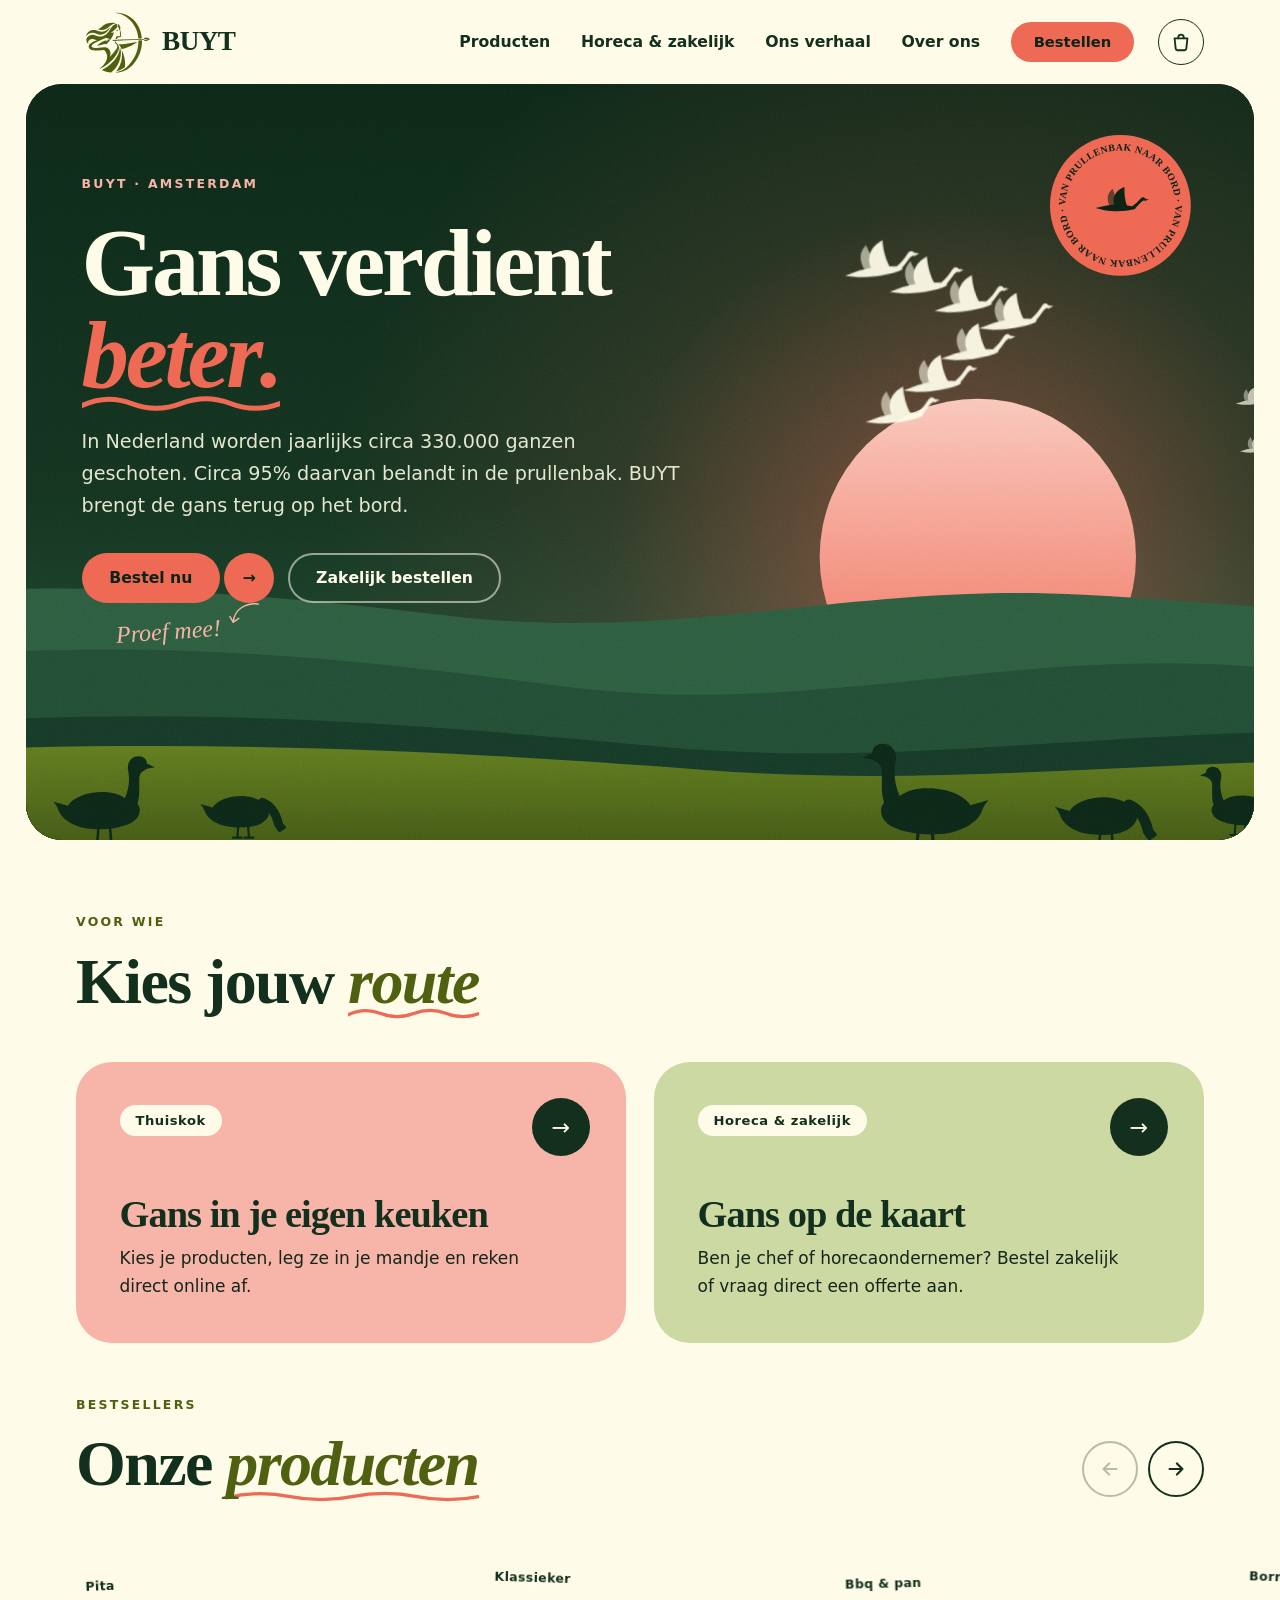
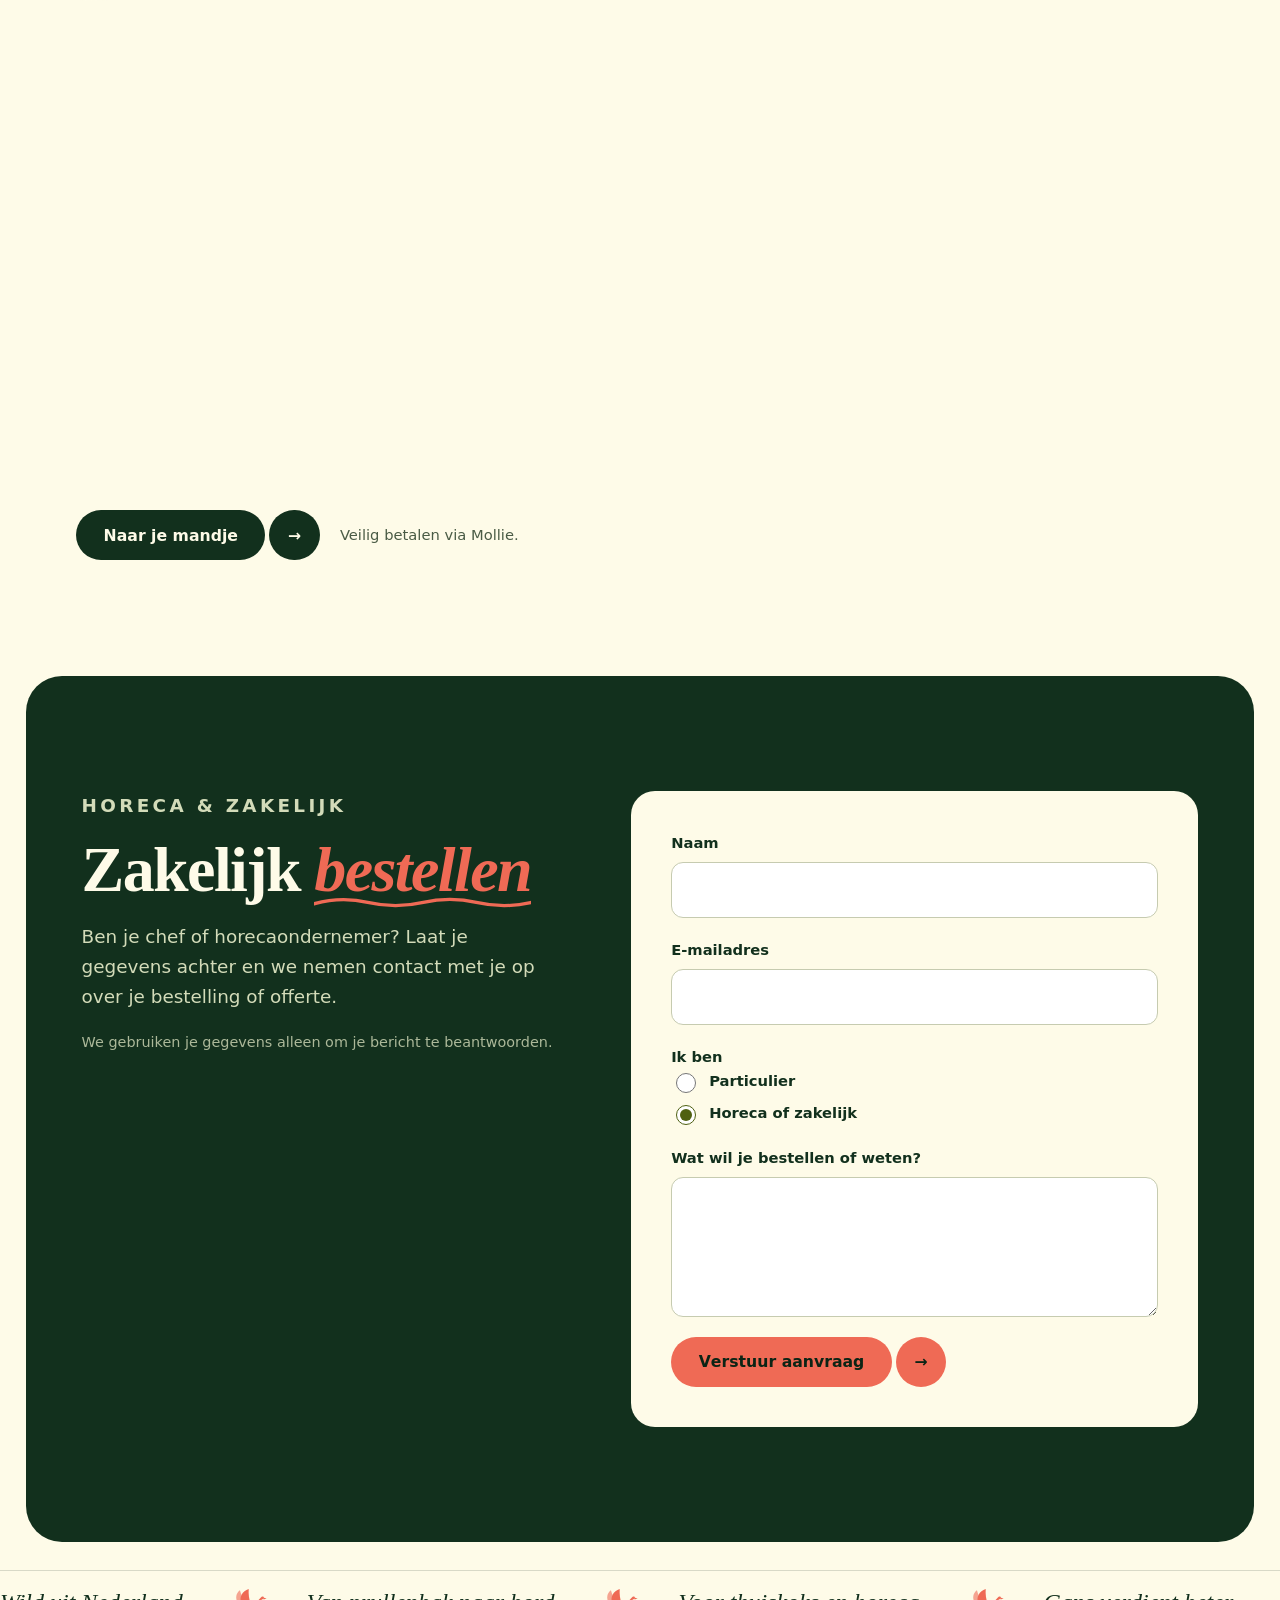
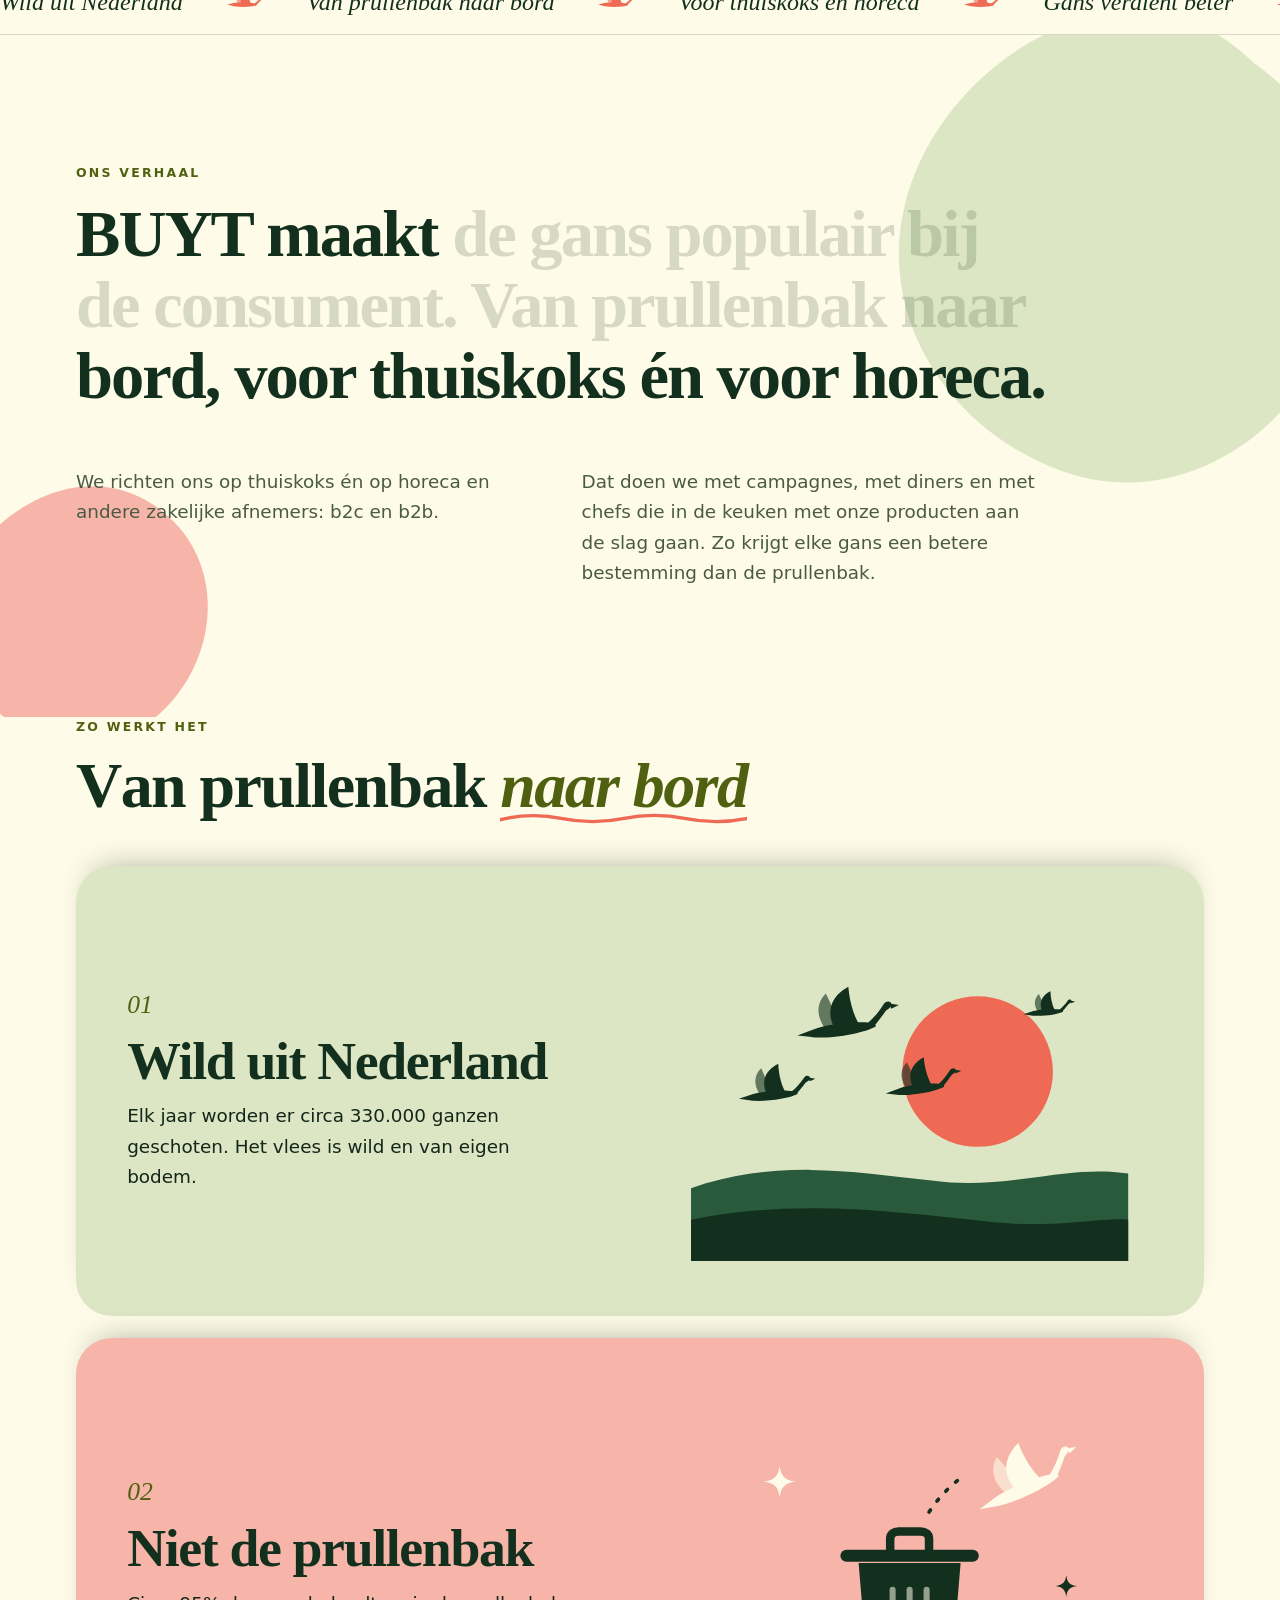
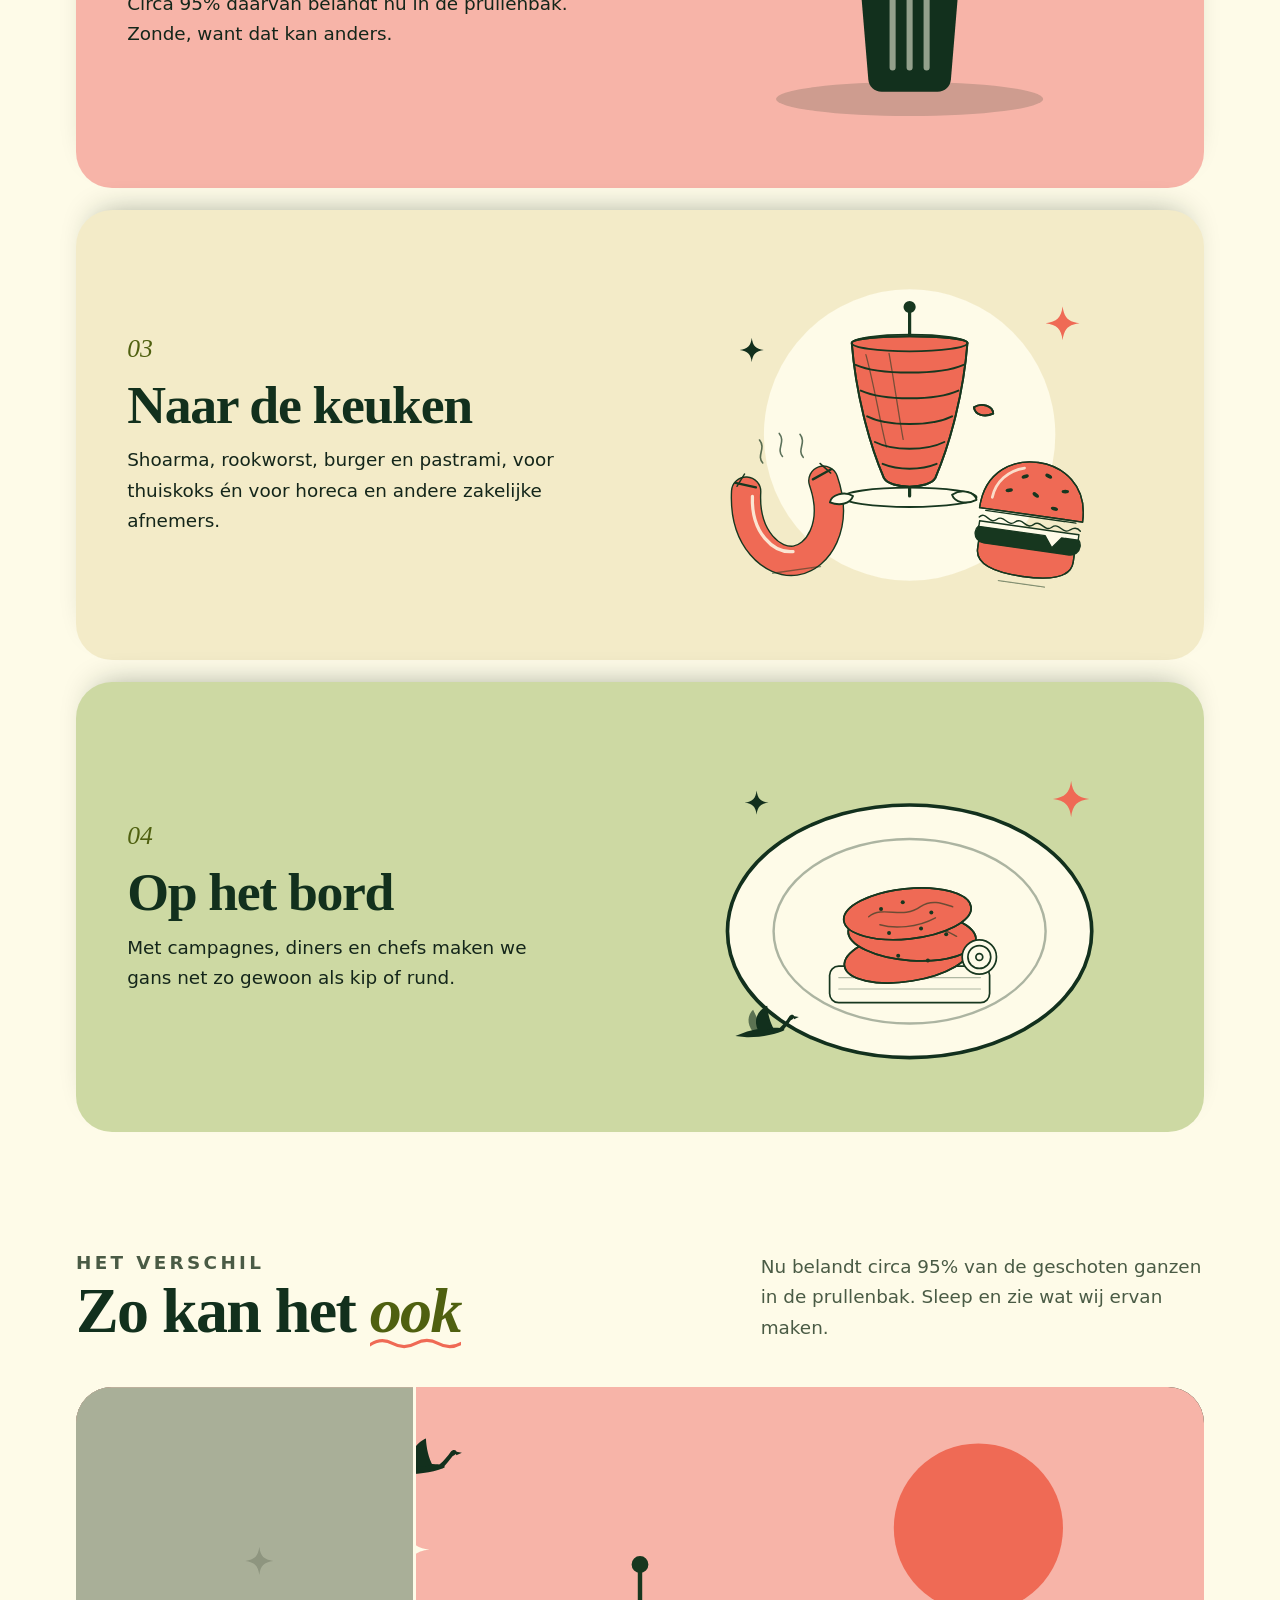
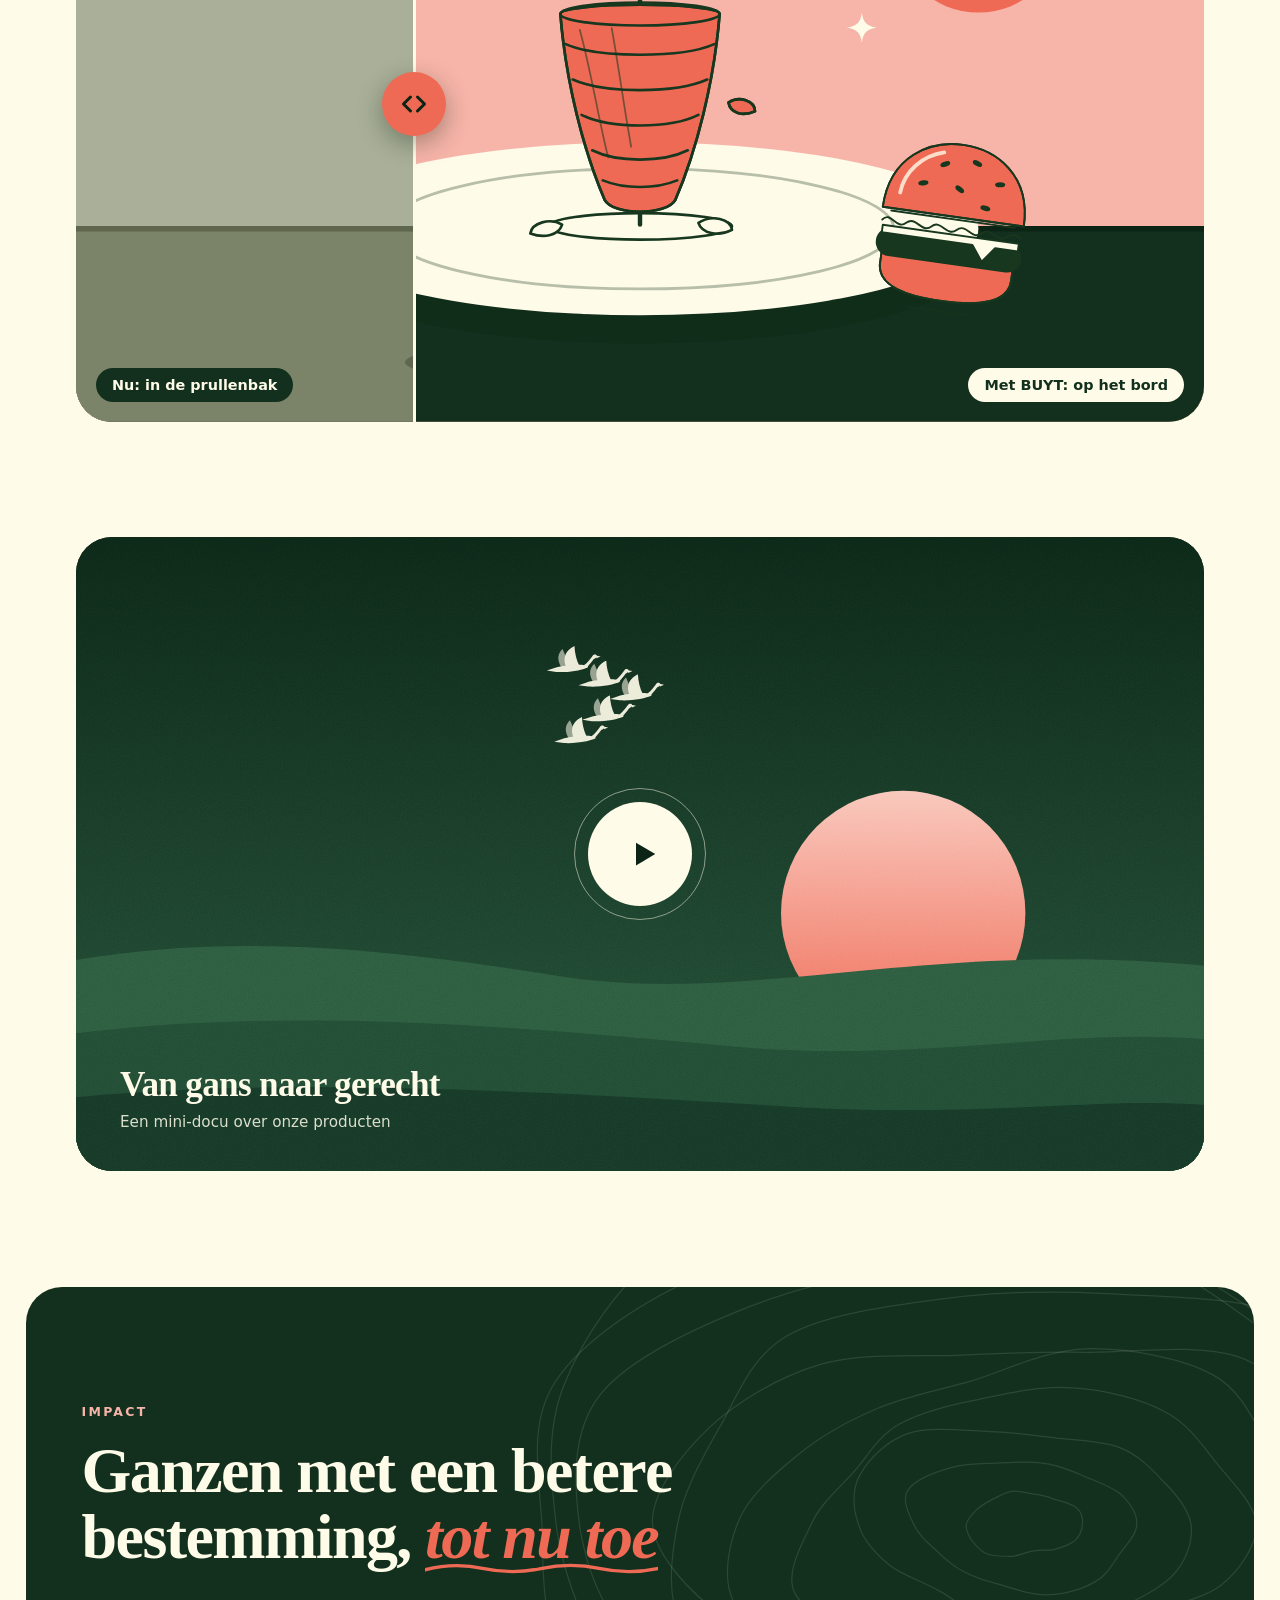
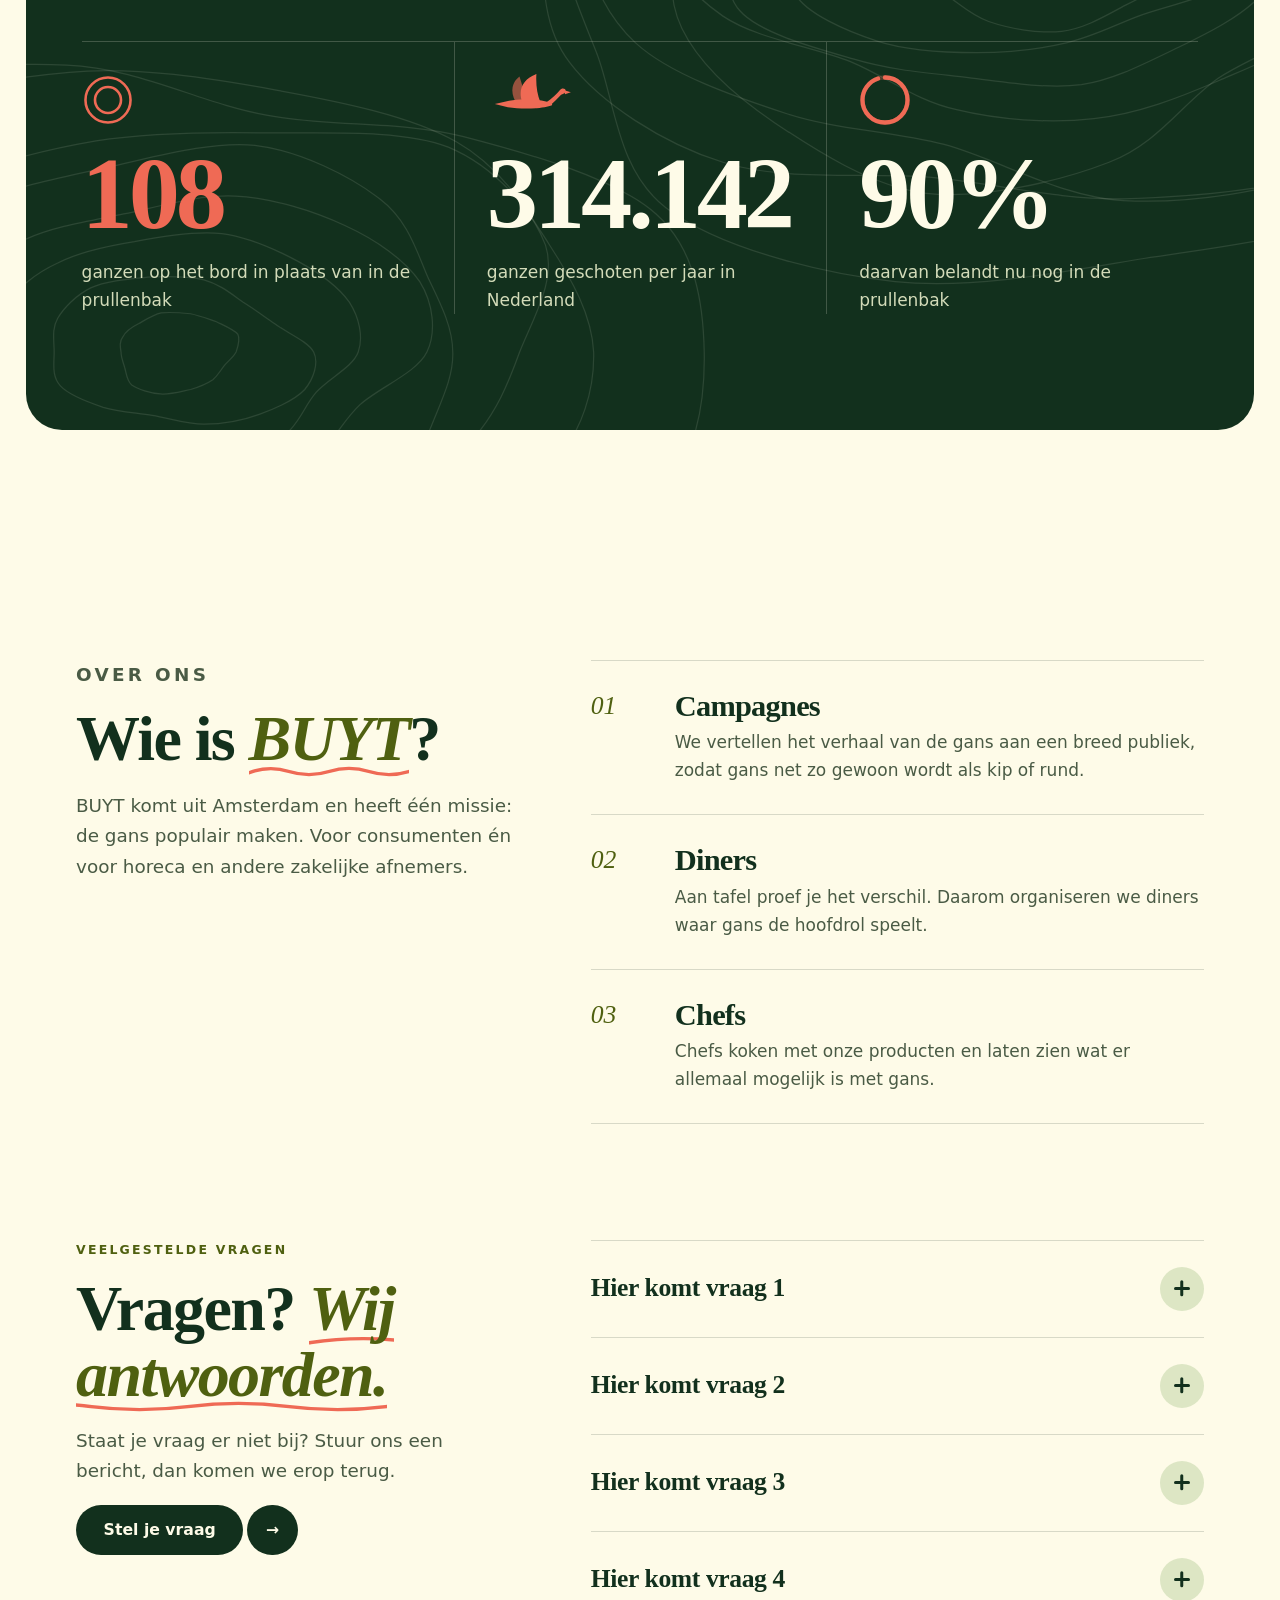
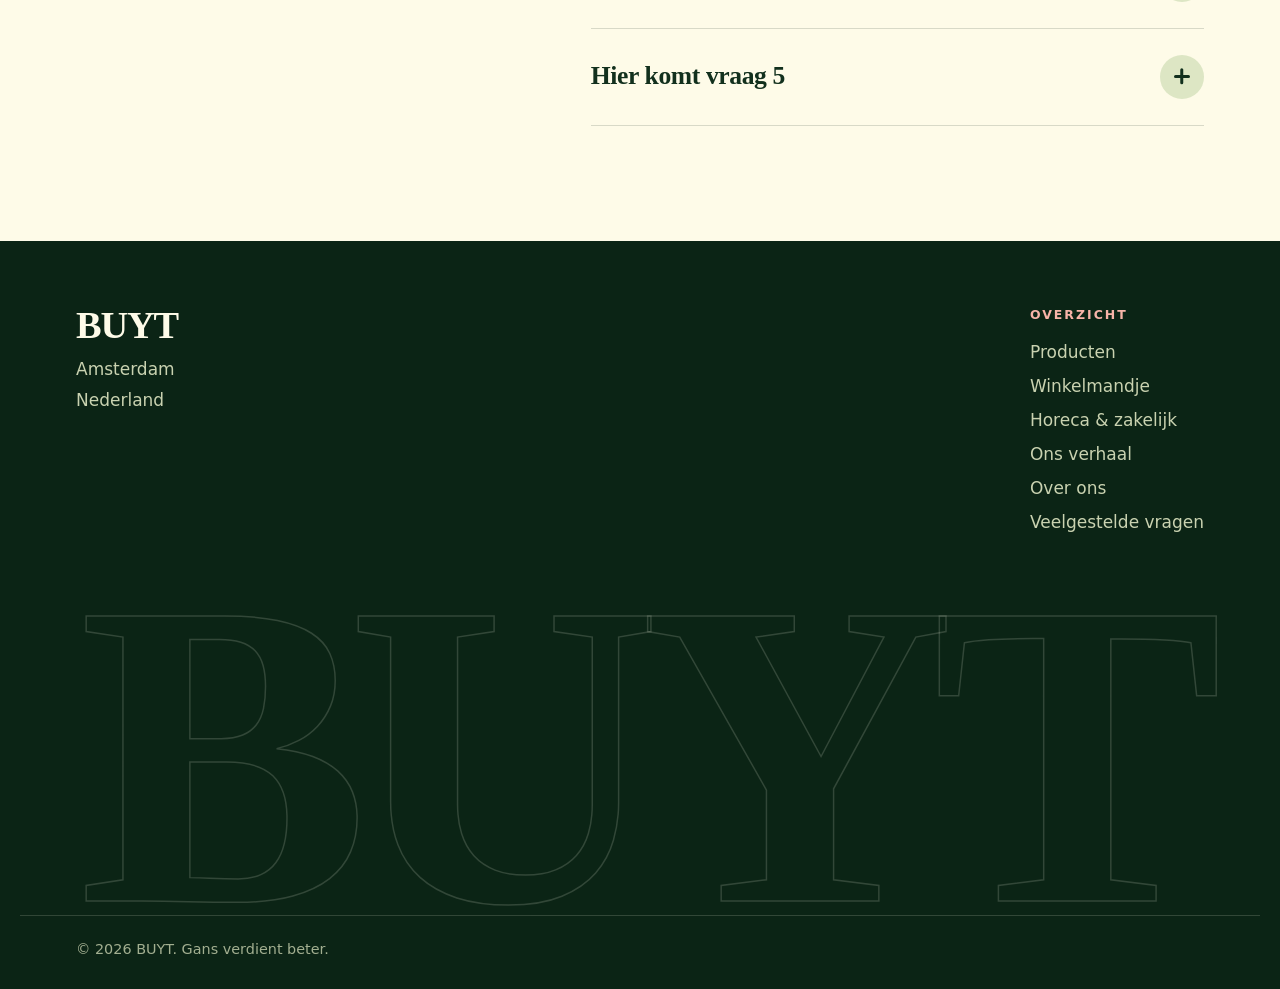
==== commit 3820695a: "Use the BUYT logo as favicon instead of the goose Co-Authored-By: Claude Sonnet 5 <noreply@anthropic" ====
--- a/index.html
+++ b/index.html
@@ -11,7 +11,7 @@
   <meta property="og:title" content="BUYT | Gans verdient beter">
   <meta property="og:description" content="Wij brengen de gans terug op het bord. Van prullenbak naar bord.">
   <meta property="og:url" content="https://eetbuyt.nl">
-  <link rel="icon" href="assets/favicon.svg" type="image/svg+xml">
+  <link rel="icon" href="assets/favicon.svg?v=2" type="image/svg+xml">
   <link rel="preload" href="assets/fonts/fraunces-latin-full-normal.woff2" as="font" type="font/woff2" crossorigin>
   <link rel="stylesheet" href="css/style.css">
   <script>
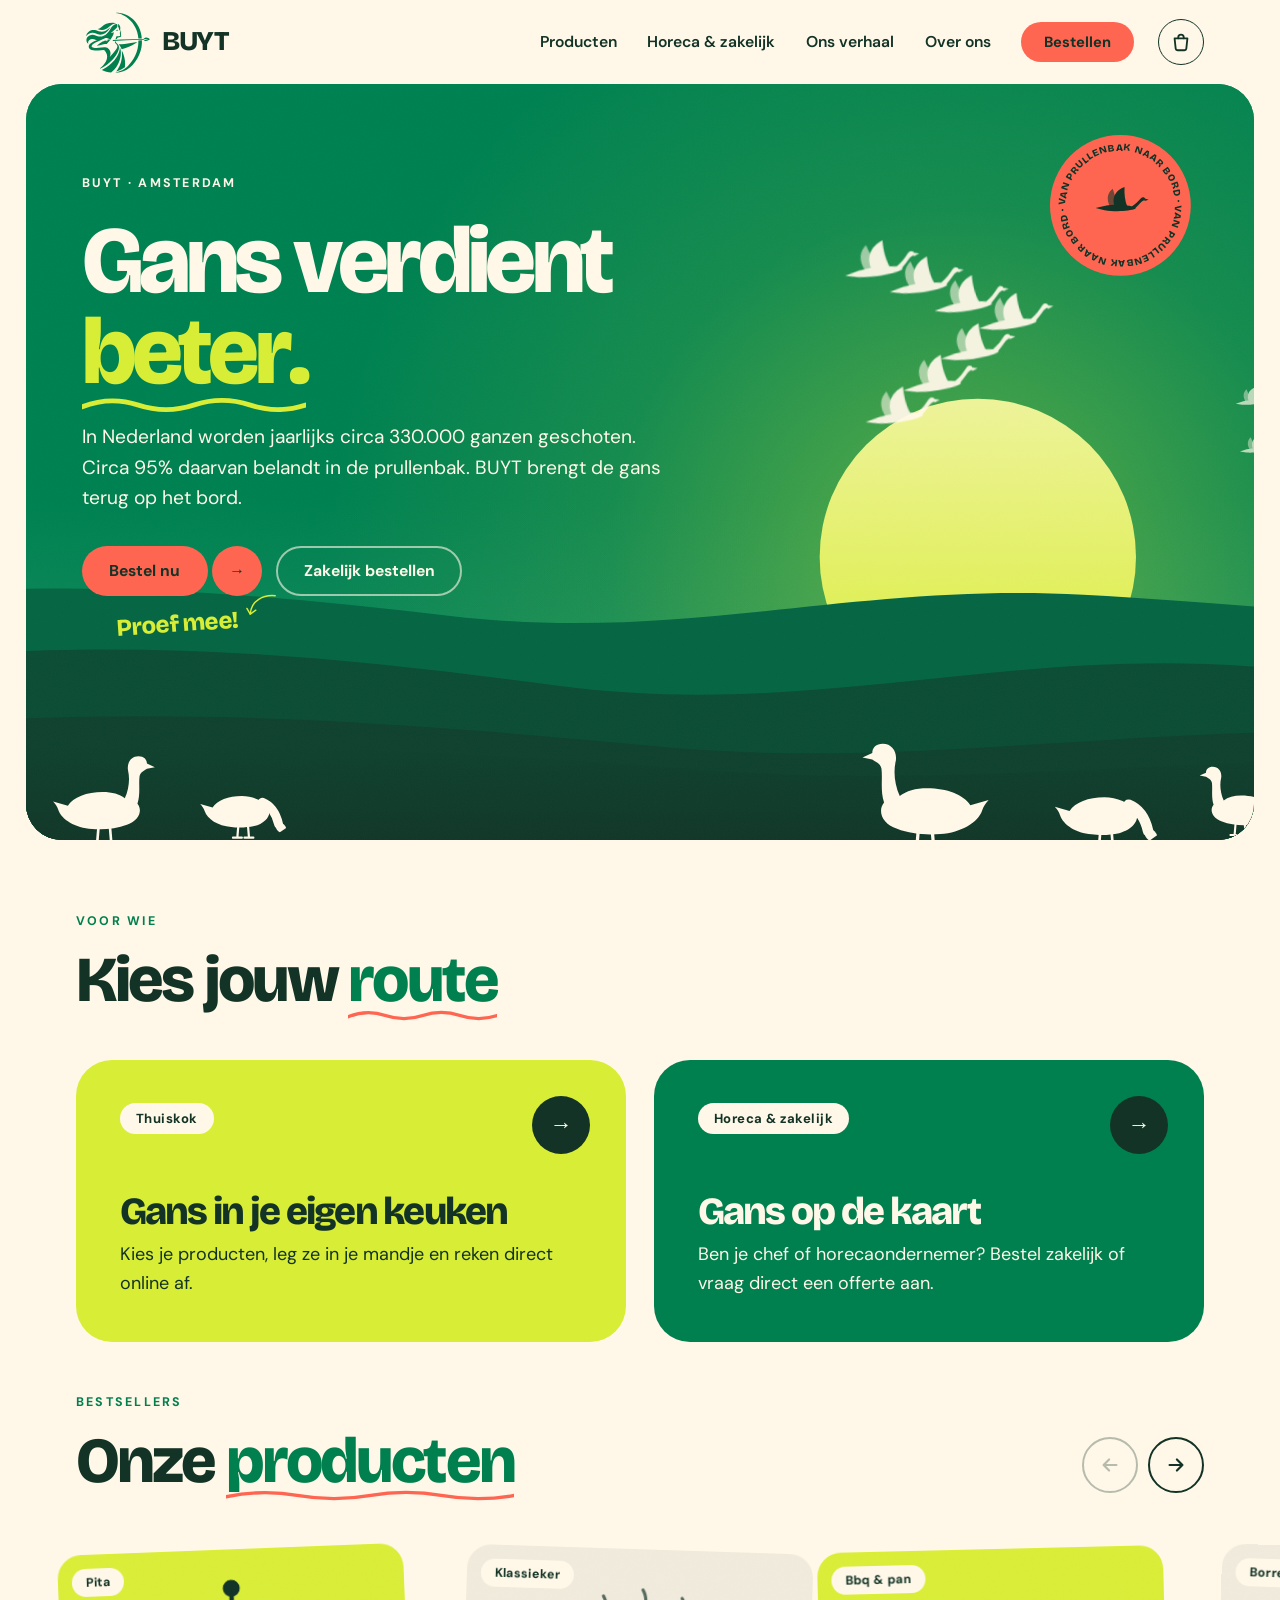
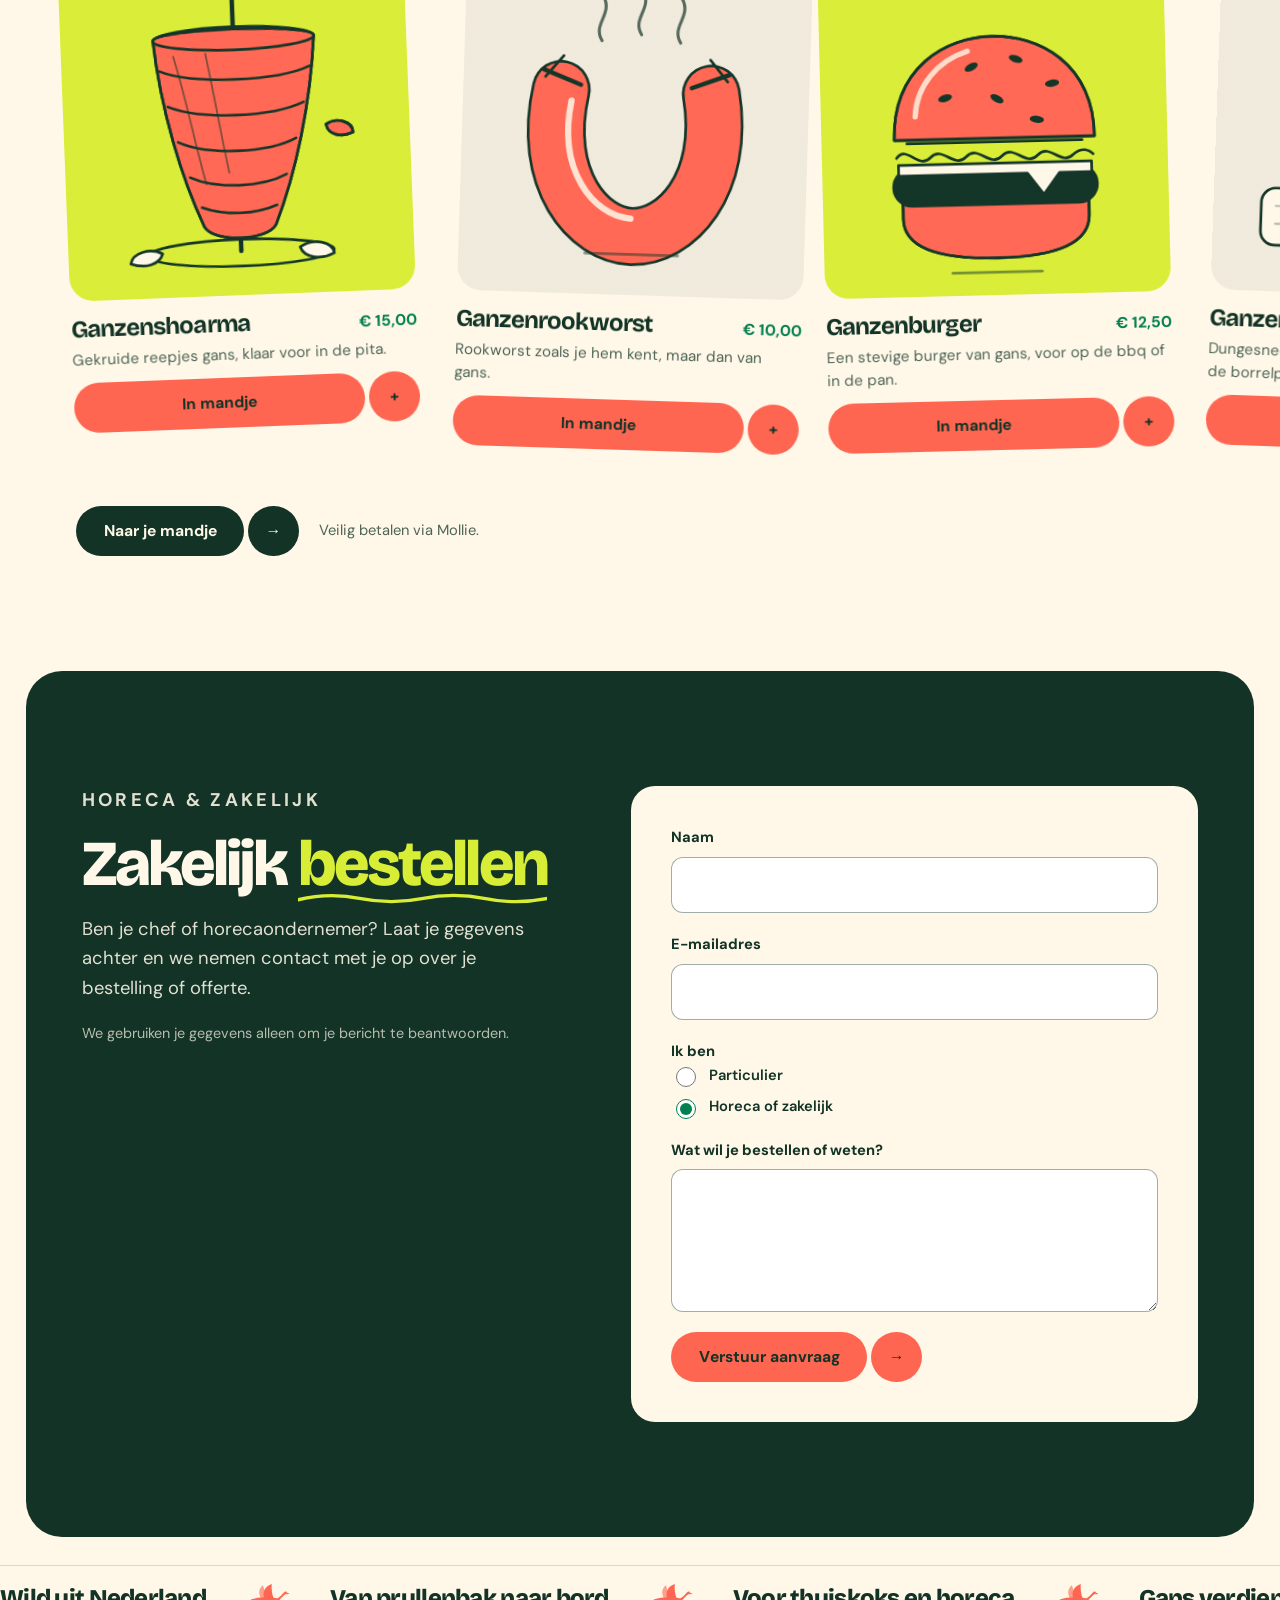
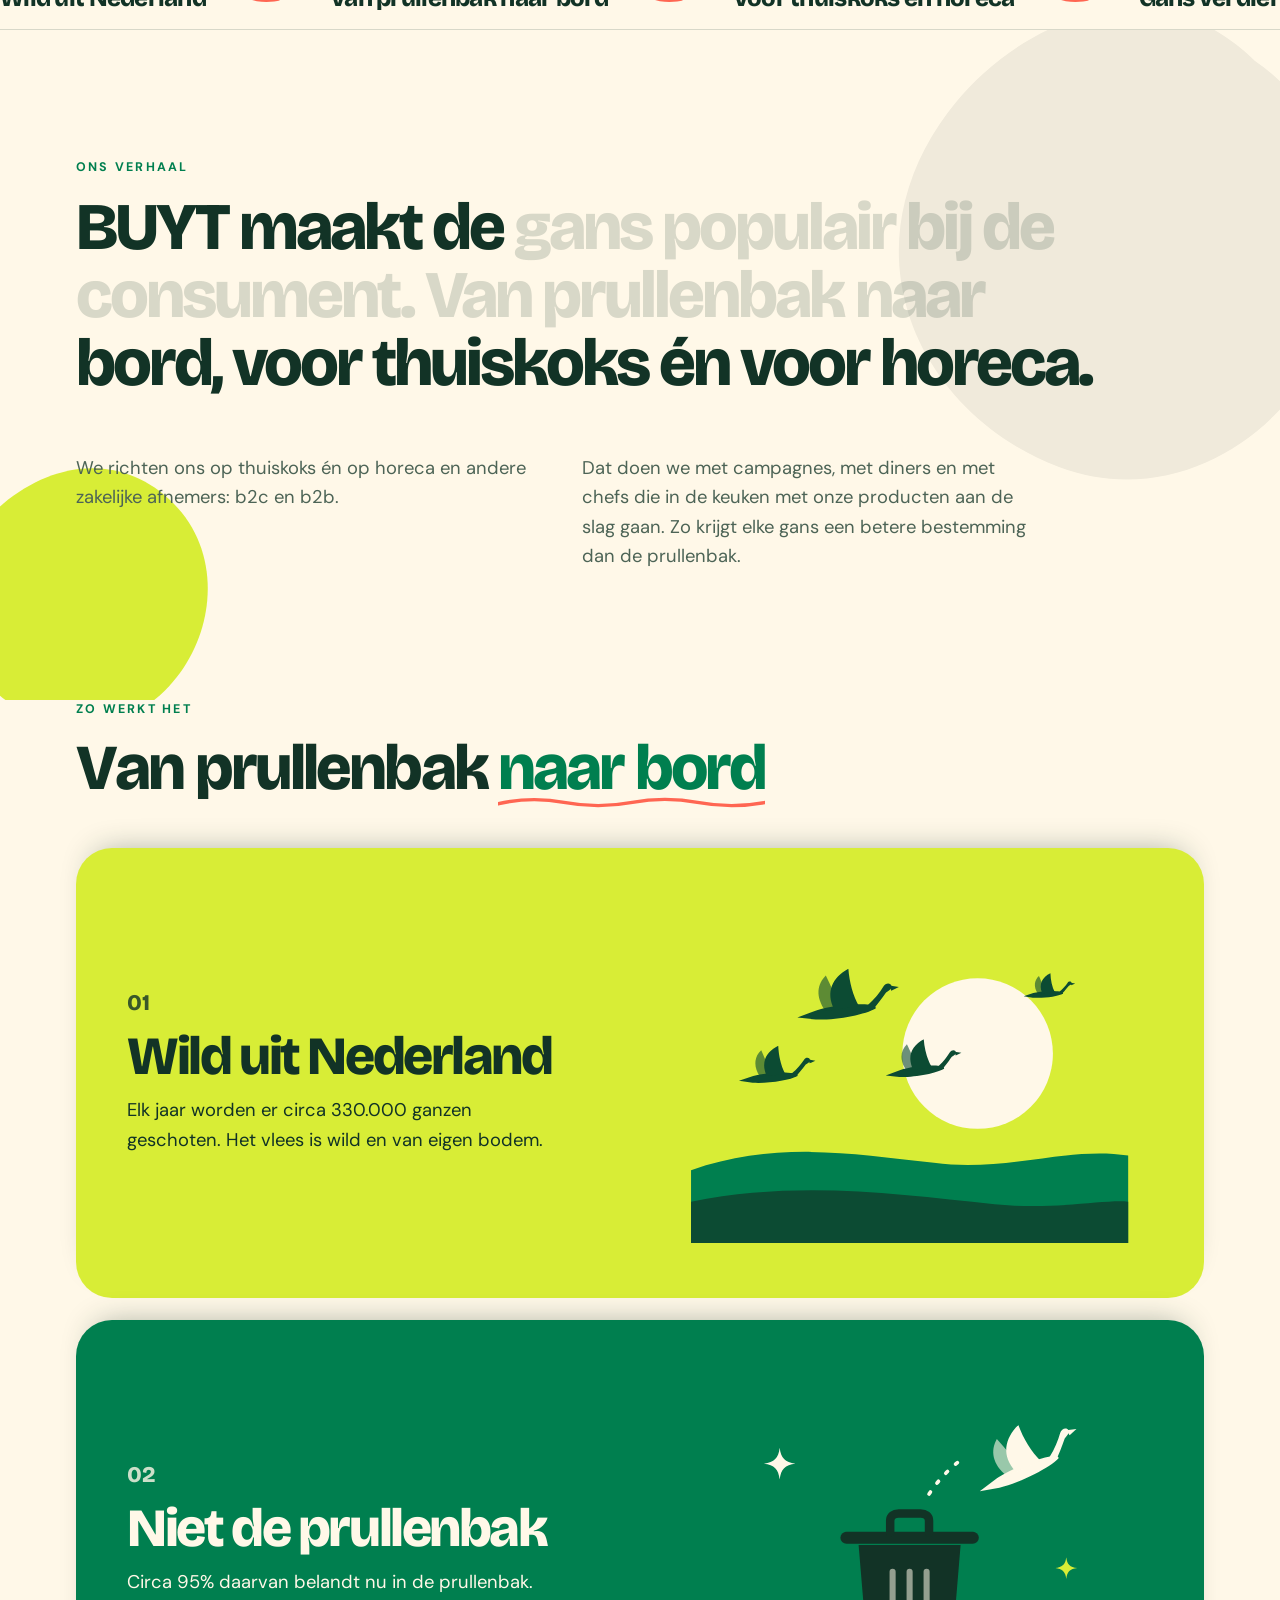
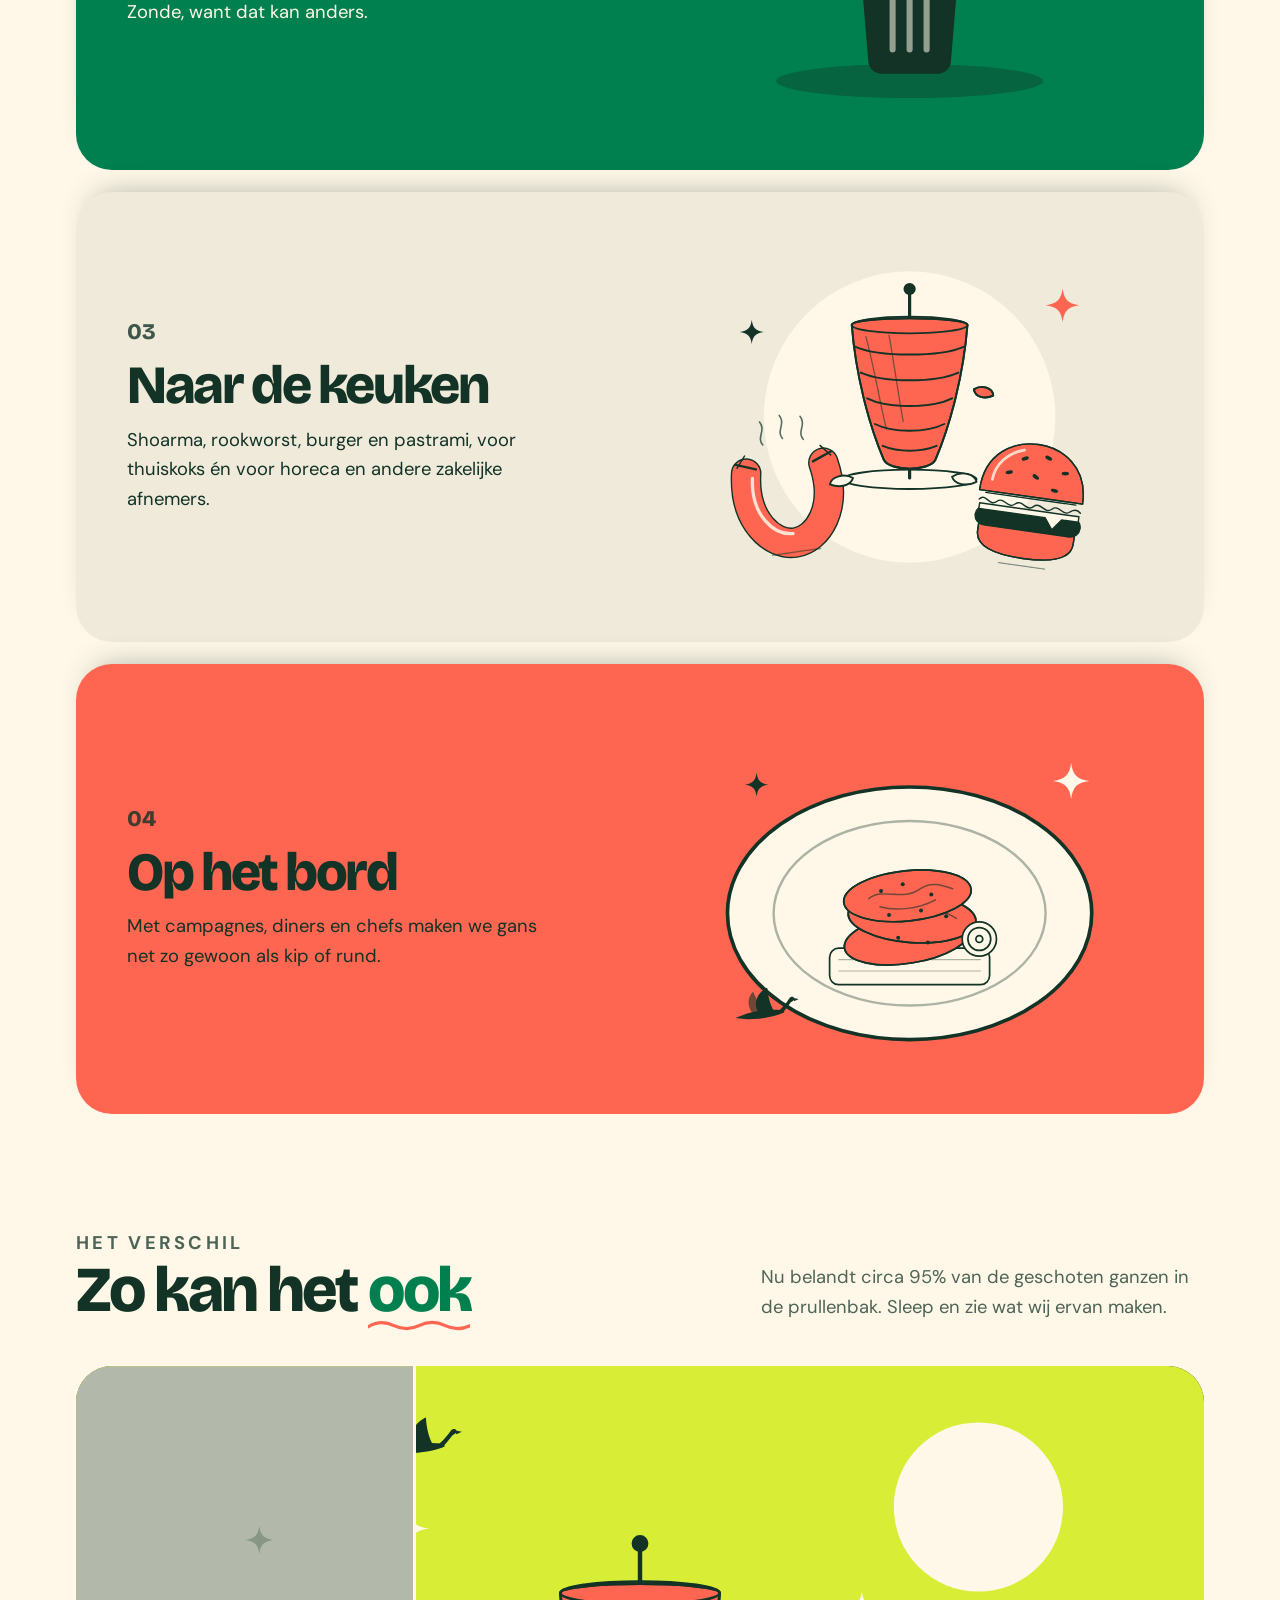
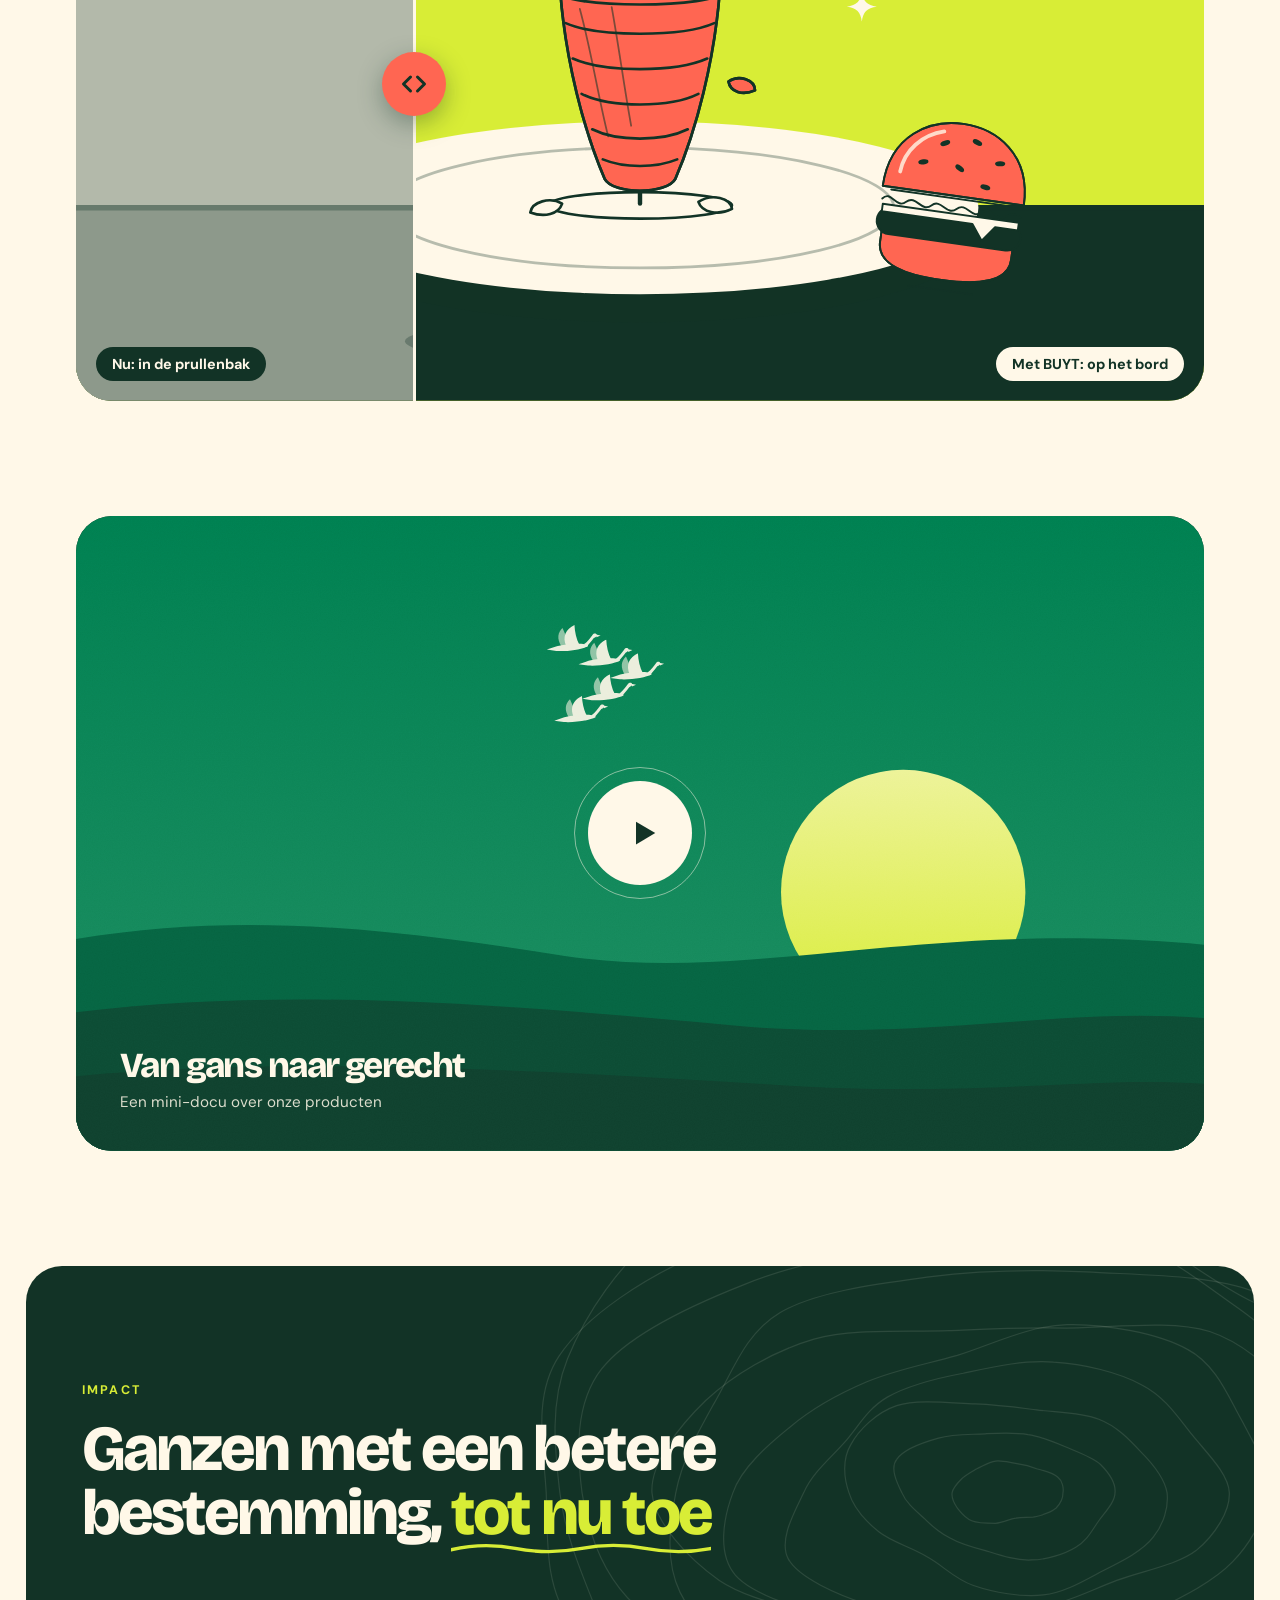
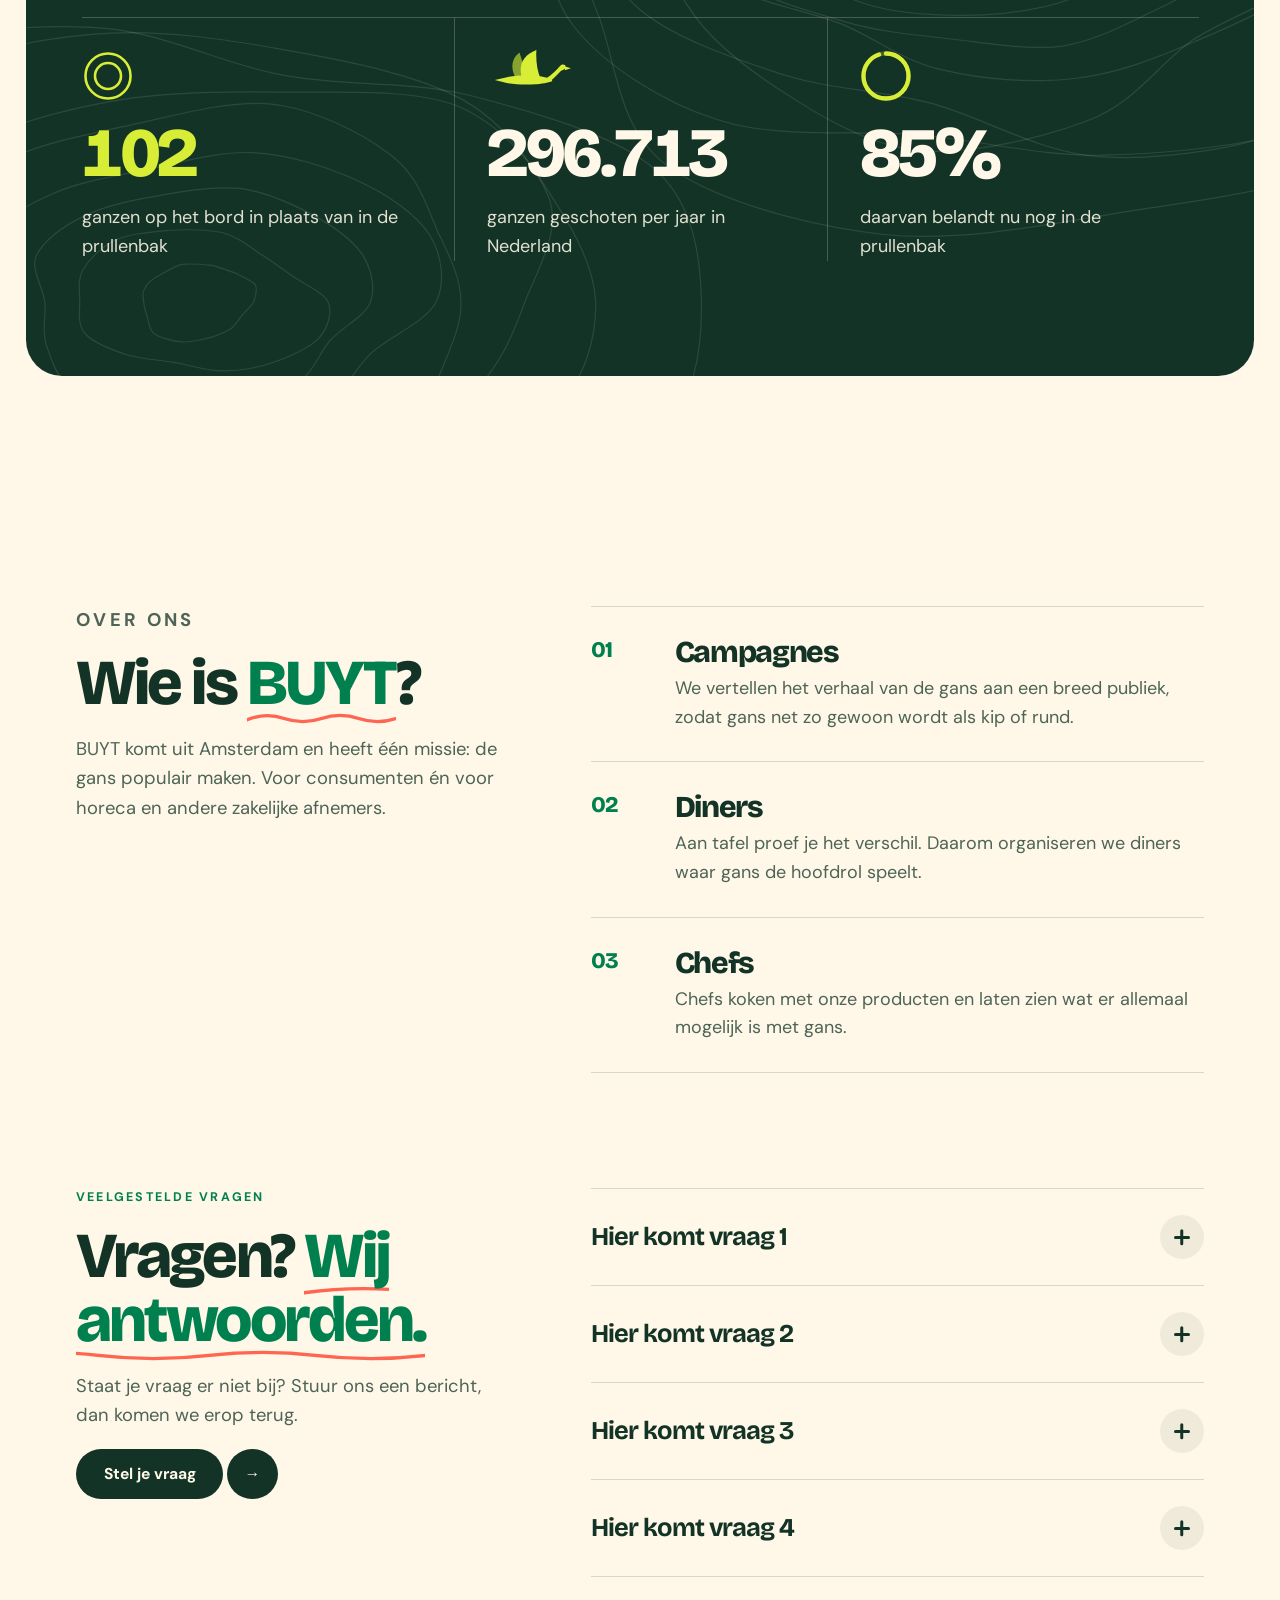
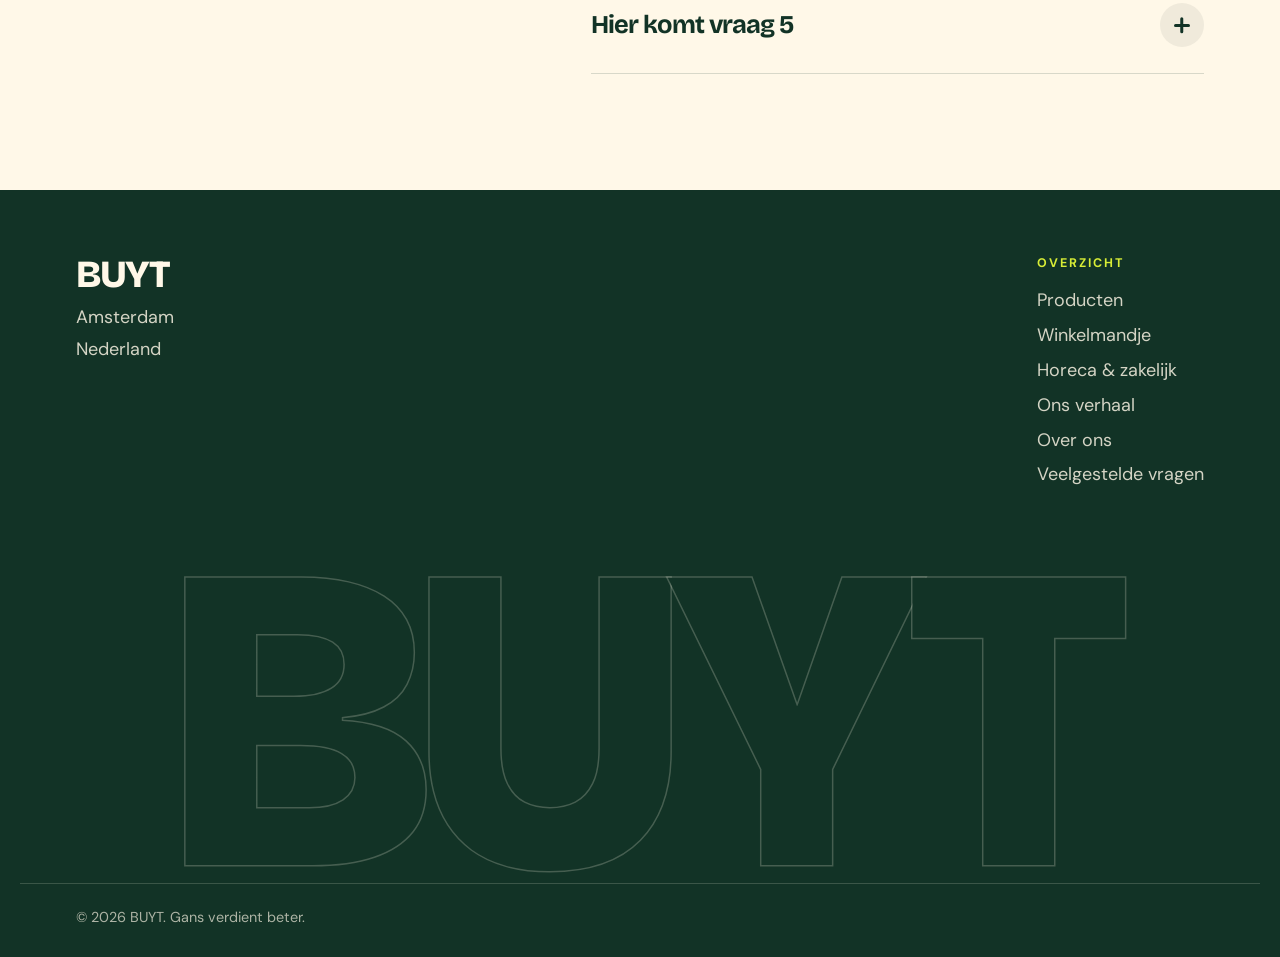
==== commit cd691a9d: "Apply the brand board: new colour palette and Bricolage Grotesque + DM Sans Palette: Poldergroen, Le" ====
--- a/index.html
+++ b/index.html
@@ -5,14 +5,15 @@
   <meta name="viewport" content="width=device-width, initial-scale=1.0">
   <title>BUYT | Gans verdient beter</title>
   <meta name="description" content="In Nederland worden jaarlijks circa 330.000 ganzen geschoten en belandt circa 95% in de prullenbak. BUYT brengt de gans terug op het bord.">
-  <meta name="theme-color" content="#FEFBE8">
+  <meta name="theme-color" content="#FFF8E8">
   <meta property="og:type" content="website">
   <meta property="og:locale" content="nl_NL">
   <meta property="og:title" content="BUYT | Gans verdient beter">
   <meta property="og:description" content="Wij brengen de gans terug op het bord. Van prullenbak naar bord.">
   <meta property="og:url" content="https://eetbuyt.nl">
-  <link rel="icon" href="assets/favicon.svg?v=2" type="image/svg+xml">
-  <link rel="preload" href="assets/fonts/fraunces-latin-full-normal.woff2" as="font" type="font/woff2" crossorigin>
+  <link rel="icon" href="assets/favicon.svg?v=3" type="image/svg+xml">
+  <link rel="preload" href="assets/fonts/bricolage-grotesque-latin.woff2" as="font" type="font/woff2" crossorigin>
+  <link rel="preload" href="assets/fonts/dm-sans-latin.woff2" as="font" type="font/woff2" crossorigin>
   <link rel="stylesheet" href="css/style.css">
   <script>
     (function () {
@@ -42,7 +43,7 @@
     <div class="intro__bg"></div>
     <div class="intro__logo"><img data-src="assets/logo-animatie.svg" alt="" width="1350" height="1270"></div>
     <svg class="intro__wave" viewBox="0 0 100 200" preserveAspectRatio="none" focusable="false">
-      <path fill="#12301D" d="M0 5C10 -1 20 9 33 4S56 -2 68 5S90 9 100 3V197C90 203 78 193 66 198S42 204 30 197S8 193 0 199Z"/>
+      <path fill="#007F4F" d="M0 5C10 -1 20 9 33 4S56 -2 68 5S90 9 100 3V197C90 203 78 193 66 198S42 204 30 197S8 193 0 199Z"/>
     </svg>
   </div>
 
@@ -69,7 +70,7 @@
       </symbol>
       <symbol id="bin" viewBox="0 0 120 150">
         <path fill="currentColor" d="M18 40H102L94 136C93.500 142 89 146 83 146H37C31 146 26.500 142 26 136Z"/>
-        <path d="M46 62V126M60 62V126M74 62V126" stroke="#FEFBE8" stroke-width="5" stroke-linecap="round" fill="none" opacity=".55"/>
+        <path d="M46 62V126M60 62V126M74 62V126" stroke="#FFF8E8" stroke-width="5" stroke-linecap="round" fill="none" opacity=".55"/>
         <path d="M8 34H112" stroke="currentColor" stroke-width="10" stroke-linecap="round" fill="none"/>
         <path d="M44 30V20C44 16 47 14 51 14H69C73 14 76 16 76 20V30" stroke="currentColor" stroke-width="7" stroke-linecap="round" stroke-linejoin="round" fill="none"/>
       </symbol>
@@ -124,30 +125,30 @@
         <svg viewBox="0 0 1600 760" preserveAspectRatio="xMidYMax slice" role="img" aria-label="Illustratie van een Nederlands polderlandschap bij zonsondergang met ganzen. Tijdelijk in plaats van een landschapsfoto.">
           <defs>
             <linearGradient id="hsky" x1="0" y1="0" x2="0" y2="1">
-              <stop offset="0" stop-color="#0B2415"/>
-              <stop offset=".55" stop-color="#12301D"/>
-              <stop offset="1" stop-color="#245238"/>
+              <stop offset="0" stop-color="#007F4F"/>
+              <stop offset=".55" stop-color="#007F4F"/>
+              <stop offset="1" stop-color="#1F8E61"/>
             </linearGradient>
             <radialGradient id="hglow" cx="1120" cy="480" r="640" gradientUnits="userSpaceOnUse">
-              <stop offset="0" stop-color="#EF6A55" stop-opacity=".5"/>
-              <stop offset=".55" stop-color="#EF6A55" stop-opacity=".1"/>
-              <stop offset="1" stop-color="#EF6A55" stop-opacity="0"/>
+              <stop offset="0" stop-color="#D8ED36" stop-opacity=".42"/>
+              <stop offset=".55" stop-color="#D8ED36" stop-opacity=".1"/>
+              <stop offset="1" stop-color="#D8ED36" stop-opacity="0"/>
             </radialGradient>
             <linearGradient id="hsun" x1="0" y1="0" x2="0" y2="1">
-              <stop offset="0" stop-color="#F9C6BA"/>
-              <stop offset="1" stop-color="#EF6A55"/>
+              <stop offset="0" stop-color="#EDF398"/>
+              <stop offset="1" stop-color="#D8ED36"/>
             </linearGradient>
             <linearGradient id="hmeadow" x1="0" y1="0" x2="0" y2="1">
-              <stop offset="0" stop-color="#5E7A1B"/>
-              <stop offset="1" stop-color="#3A4F12"/>
+              <stop offset="0" stop-color="#0F402D"/>
+              <stop offset="1" stop-color="#123326"/>
             </linearGradient>
           </defs>
           <rect width="1600" height="760" fill="url(#hsky)"/>
           <rect width="1600" height="760" fill="url(#hglow)"/>
           <g class="px" data-depth="8"><circle cx="1120" cy="470" r="150" fill="url(#hsun)"/></g>
           <g class="px" data-depth="14">
-            <path d="M0 520C200 486 400 500 620 526C840 552 1000 494 1220 506C1400 516 1520 534 1600 516V760H0Z" fill="#2A5A3C"/>
-            <g class="windmill" fill="#143624" stroke="#143624">
+            <path d="M0 520C200 486 400 500 620 526C840 552 1000 494 1220 506C1400 516 1520 534 1600 516V760H0Z" fill="#066441"/>
+            <g class="windmill" fill="#0F402D" stroke="#0F402D">
               <path d="M1458 522L1482 522L1475 454L1465 454Z" stroke="none"/>
               <g class="windmill__blades" stroke-width="5" stroke-linecap="round">
                 <path d="M1470 450V394M1470 450H1526M1470 450V506M1470 450H1414"/>
@@ -155,12 +156,12 @@
             </g>
           </g>
           <g class="px" data-depth="22">
-            <path d="M0 580C260 540 480 560 720 592C960 624 1140 556 1380 574C1500 583 1560 594 1600 588V760H0Z" fill="#1E4A31"/>
-            <path d="M0 640C300 604 560 626 820 650C1080 674 1300 620 1600 640V760H0Z" fill="#143624"/>
+            <path d="M0 580C260 540 480 560 720 592C960 624 1140 556 1380 574C1500 583 1560 594 1600 588V760H0Z" fill="#0C4B33"/>
+            <path d="M0 640C300 604 560 626 820 650C1080 674 1300 620 1600 640V760H0Z" fill="#0F402D"/>
             <path d="M0 662C300 638 600 652 860 672C1120 692 1360 652 1600 666V760H0Z" fill="url(#hmeadow)"/>
           </g>
           <g class="px" data-depth="34">
-            <g class="flock" style="color:#FEFBE8" opacity=".95">
+            <g class="flock" style="color:#FFF8E8" opacity=".95">
               <g transform="translate(1110 226) rotate(-8) scale(.62)">
                 <use href="#goose-fly" x="0" y="0" width="130" height="80"/>
                 <use href="#goose-fly" x="-64" y="-36" width="130" height="80"/>
@@ -171,7 +172,7 @@
                 <use href="#goose-fly" x="-192" y="118" width="130" height="80"/>
               </g>
             </g>
-            <g class="flock flock--slow" style="color:#FEFBE8" opacity=".7">
+            <g class="flock flock--slow" style="color:#FFF8E8" opacity=".7">
               <g transform="translate(1400 330) rotate(-5) scale(.3)">
                 <use href="#goose-fly" x="0" y="0" width="130" height="80"/>
                 <use href="#goose-fly" x="-64" y="-36" width="130" height="80"/>
@@ -181,15 +182,15 @@
               </g>
             </g>
           </g>
-          <g class="px" data-depth="46" style="color:#0B2415">
+          <g class="px" data-depth="46" style="color:#FFF8E8">
             <use href="#goose-stand" width="200" height="175" transform="translate(240 654) scale(.5)"/>
             <use href="#goose-graze" width="200" height="175" transform="translate(380 664) scale(.42)"/>
             <use href="#goose-stand" width="200" height="175" transform="translate(1134 641) scale(-.62 .62)"/>
             <use href="#goose-graze" width="200" height="175" transform="translate(1190 659) scale(.5)"/>
             <use href="#goose-stand" width="200" height="175" transform="translate(1410 665) scale(-.4 .4)"/>
             <use href="#goose-stand" width="200" height="175" transform="translate(1440 640) scale(.7)"/>
-            <use href="#reeds" x="0" y="0"/>
-            <use href="#reeds" transform="translate(1600 0) scale(-1 1)"/>
+            <use href="#reeds" x="0" y="0" style="color:#123326"/>
+            <use href="#reeds" transform="translate(1600 0) scale(-1 1)" style="color:#123326"/>
           </g>
         </svg>
       </div>
@@ -212,8 +213,8 @@
         <div class="badge__spin">
           <svg class="badge__ring" viewBox="0 0 200 200">
             <defs><path id="badge-circle" d="M100 100m-78 0a78 78 0 1 1 156 0a78 78 0 1 1-156 0"/></defs>
-            <circle cx="100" cy="100" r="100" fill="#EF6A55"/>
-            <text font-family="Fraunces, Georgia, serif" font-size="14" font-weight="700" letter-spacing="2" fill="#0B2415"><textPath href="#badge-circle" textLength="486" lengthAdjust="spacing">VAN PRULLENBAK NAAR BORD &#183; VAN PRULLENBAK NAAR BORD &#183; </textPath></text>
+            <circle cx="100" cy="100" r="100" fill="#FF6652"/>
+            <text font-family="'Bricolage Grotesque', Arial, sans-serif" font-size="14" font-weight="800" letter-spacing="2" fill="#123326"><textPath href="#badge-circle" textLength="486" lengthAdjust="spacing">VAN PRULLENBAK NAAR BORD &#183; VAN PRULLENBAK NAAR BORD &#183; </textPath></text>
           </svg>
         </div>
         <svg class="badge__goose" viewBox="0 0 130 80"><use href="#goose-fly"/></svg>
@@ -225,13 +226,13 @@
         <p class="kicker reveal">Voor wie</p>
         <h2 id="routes-title" data-split>Kies jouw <em>route</em></h2>
         <div class="routes__grid">
-          <a class="route reveal" href="#producten" data-type="particulier" style="--bg:#F7B4A8">
+          <a class="route reveal" href="#producten" data-type="particulier" style="--bg:#D8ED36; --fg:#123326">
             <span class="route__tag">Thuiskok</span>
             <h3>Gans in je eigen keuken</h3>
             <p>Kies je producten, leg ze in je mandje en reken direct online af.</p>
             <span class="route__go" aria-hidden="true">&rarr;</span>
           </a>
-          <a class="route reveal" href="#zakelijk" data-type="zakelijk" style="--bg:#CDD9A3">
+          <a class="route reveal" href="#zakelijk" data-type="zakelijk" style="--bg:#007F4F; --fg:#FFF8E8">
             <span class="route__tag">Horeca &amp; zakelijk</span>
             <h3>Gans op de kaart</h3>
             <p>Ben je chef of horecaondernemer? Bestel zakelijk of vraag direct een offerte aan.</p>
@@ -254,25 +255,25 @@
       </div>
       <div class="carousel" tabindex="0" role="region" aria-label="Onze producten, scroll of sleep opzij">
         <ul class="track">
-          <li class="card" style="--tile:#DDE6C4; --tilt:-2.2deg">
+          <li class="card" style="--tile:#D8ED36; --tilt:-2.2deg">
             <div class="card__img grain"><span class="tag">Pita</span><img src="assets/product-shoarma.svg" alt="" width="400" height="400" loading="lazy" draggable="false"></div>
             <div class="card__meta"><h3>Ganzenshoarma</h3><span class="price" data-price-for="ganzenshoarma">&euro;&nbsp;15,00</span></div>
             <p>Gekruide reepjes gans, klaar voor in de pita.</p>
             <button class="btn btn--primary btn--block" type="button" data-add="ganzenshoarma"><span class="btn__label">In mandje</span><span class="btn__arrow" aria-hidden="true">+</span></button>
           </li>
-          <li class="card" style="--tile:#FAD8D0; --tilt:1.8deg">
+          <li class="card" style="--tile:#F0EADB; --tilt:1.8deg">
             <div class="card__img grain"><span class="tag">Klassieker</span><img src="assets/product-rookworst.svg" alt="" width="400" height="400" loading="lazy" draggable="false"></div>
             <div class="card__meta"><h3>Ganzenrookworst</h3><span class="price" data-price-for="ganzenrookworst">&euro;&nbsp;10,00</span></div>
             <p>Rookworst zoals je hem kent, maar dan van gans.</p>
             <button class="btn btn--primary btn--block" type="button" data-add="ganzenrookworst"><span class="btn__label">In mandje</span><span class="btn__arrow" aria-hidden="true">+</span></button>
           </li>
-          <li class="card" style="--tile:#F3EBC8; --tilt:-1.4deg">
+          <li class="card" style="--tile:#D8ED36; --tilt:-1.4deg">
             <div class="card__img grain"><span class="tag">Bbq &amp; pan</span><img src="assets/product-burger.svg" alt="" width="400" height="400" loading="lazy" draggable="false"></div>
             <div class="card__meta"><h3>Ganzenburger</h3><span class="price" data-price-for="ganzenburger">&euro;&nbsp;12,50</span></div>
             <p>Een stevige burger van gans, voor op de bbq of in de pan.</p>
             <button class="btn btn--primary btn--block" type="button" data-add="ganzenburger"><span class="btn__label">In mandje</span><span class="btn__arrow" aria-hidden="true">+</span></button>
           </li>
-          <li class="card" style="--tile:#CDD9A3; --tilt:2deg">
+          <li class="card" style="--tile:#F0EADB; --tilt:2deg">
             <div class="card__img grain"><span class="tag">Borrelplank</span><img src="assets/product-pastrami.svg" alt="" width="400" height="400" loading="lazy" draggable="false"></div>
             <div class="card__meta"><h3>Ganzenpastrami</h3><span class="price" data-price-for="ganzenpastrami">&euro;&nbsp;14,00</span></div>
             <p>Dungesneden gans pastrami voor op brood of de borrelplank.</p>
@@ -338,8 +339,8 @@
     </div>
 
     <section class="section mission" id="verhaal" aria-labelledby="mission-title">
-      <svg class="mission__blob mission__blob--a" viewBox="0 0 400 400" aria-hidden="true" focusable="false"><path fill="#DDE6C4" d="M300 60C360 100 380 190 350 260C320 330 240 380 160 350C80 320 30 240 50 160C70 80 150 20 220 22C250 23 280 40 300 60Z"/></svg>
-      <svg class="mission__blob mission__blob--b" viewBox="0 0 400 400" aria-hidden="true" focusable="false"><path fill="#F7B4A8" d="M310 90C370 150 360 250 300 310C240 370 140 360 90 300C40 240 50 140 110 90C170 40 250 30 310 90Z"/></svg>
+      <svg class="mission__blob mission__blob--a" viewBox="0 0 400 400" aria-hidden="true" focusable="false"><path fill="#F0EADB" d="M300 60C360 100 380 190 350 260C320 330 240 380 160 350C80 320 30 240 50 160C70 80 150 20 220 22C250 23 280 40 300 60Z"/></svg>
+      <svg class="mission__blob mission__blob--b" viewBox="0 0 400 400" aria-hidden="true" focusable="false"><path fill="#D8ED36" d="M310 90C370 150 360 250 300 310C240 370 140 360 90 300C40 240 50 140 110 90C170 40 250 30 310 90Z"/></svg>
       <div class="wrap mission__inner">
         <p class="kicker reveal">Ons verhaal</p>
         <h2 id="mission-title" class="sr-only">Ons doel</h2>
@@ -358,17 +359,17 @@
           <h2 id="steps-title" data-split>Van prullenbak <em>naar bord</em></h2>
         </div>
         <ol class="stack">
-          <li class="step" style="--bg:#DDE6C4; --n:0">
+          <li class="step" style="--bg:#D8ED36; --fg:#123326; --n:0">
             <div class="step__body">
               <span class="step__num">01</span>
               <h3>Wild uit Nederland</h3>
               <p>Elk jaar worden er circa 330.000 ganzen geschoten. Het vlees is wild en van eigen bodem.</p>
             </div>
             <svg class="step__art" viewBox="0 0 360 280" role="img" aria-label="Ganzen vliegen over een polder bij zonsondergang">
-              <circle cx="236" cy="124" r="62" fill="#EF6A55"/>
-              <path d="M0 220C70 196 130 206 200 214C260 222 310 200 360 208V280H0Z" fill="#2A5A3C"/>
-              <path d="M0 246C90 228 170 240 250 248C300 253 340 244 360 246V280H0Z" fill="#12301D"/>
-              <g style="color:#12301D">
+              <circle cx="236" cy="124" r="62" fill="#FFF8E8"/>
+              <path d="M0 220C70 196 130 206 200 214C260 222 310 200 360 208V280H0Z" fill="#007F4F"/>
+              <path d="M0 246C90 228 170 240 250 248C300 253 340 244 360 246V280H0Z" fill="#0C4B33"/>
+              <g style="color:#0C4B33">
                 <use href="#goose-fly" width="96" height="59" transform="translate(74 62) rotate(-8)"/>
                 <use href="#goose-fly" width="72" height="44" transform="translate(30 122) rotate(-6)"/>
                 <use href="#goose-fly" width="72" height="44" transform="translate(150 118) rotate(-8)"/>
@@ -376,50 +377,50 @@
               </g>
             </svg>
           </li>
-          <li class="step" style="--bg:#F7B4A8; --n:1">
+          <li class="step" style="--bg:#007F4F; --fg:#FFF8E8; --n:1">
             <div class="step__body">
               <span class="step__num">02</span>
               <h3>Niet de prullenbak</h3>
               <p>Circa 95% daarvan belandt nu in de prullenbak. Zonde, want dat kan anders.</p>
             </div>
             <svg class="step__art" viewBox="0 0 360 280" role="img" aria-label="Een gans vliegt de prullenbak uit">
-              <ellipse cx="180" cy="252" rx="110" ry="14" fill="#12301D" opacity=".18"/>
-              <use href="#bin" x="120" y="100" width="120" height="150" style="color:#12301D"/>
-              <path d="M196 98C204 86 212 78 222 70" fill="none" stroke="#12301D" stroke-width="3" stroke-linecap="round" stroke-dasharray="2 9"/>
-              <use href="#goose-fly" width="104" height="64" transform="translate(214 66) rotate(-24)" style="color:#FEFBE8"/>
-              <use href="#spark" x="60" y="60" width="26" height="26" style="color:#FEFBE8"/>
-              <use href="#spark" x="300" y="150" width="18" height="18" style="color:#12301D"/>
-            </svg>
-          </li>
-          <li class="step" style="--bg:#F3EBC8; --n:2">
+              <ellipse cx="180" cy="252" rx="110" ry="14" fill="#123326" opacity=".35"/>
+              <use href="#bin" x="120" y="100" width="120" height="150" style="color:#123326"/>
+              <path d="M196 98C204 86 212 78 222 70" fill="none" stroke="#FFF8E8" stroke-width="3" stroke-linecap="round" stroke-dasharray="2 9"/>
+              <use href="#goose-fly" width="104" height="64" transform="translate(214 66) rotate(-24)" style="color:#FFF8E8"/>
+              <use href="#spark" x="60" y="60" width="26" height="26" style="color:#FFF8E8"/>
+              <use href="#spark" x="300" y="150" width="18" height="18" style="color:#D8ED36"/>
+            </svg>
+          </li>
+          <li class="step" style="--bg:#F0EADB; --fg:#123326; --n:2">
             <div class="step__body">
               <span class="step__num">03</span>
               <h3>Naar de keuken</h3>
               <p>Shoarma, rookworst, burger en pastrami, voor thuiskoks &eacute;n voor horeca en andere zakelijke afnemers.</p>
             </div>
             <svg class="step__art" viewBox="0 0 360 280" role="img" aria-label="Ganzenshoarma, ganzenrookworst en ganzenburger">
-              <circle cx="180" cy="140" r="120" fill="#FEFBE8"/>
+              <circle cx="180" cy="140" r="120" fill="#FFF8E8"/>
               <image href="assets/product-rookworst.svg" x="14" y="130" width="130" height="130" transform="rotate(-8 79 195)"/>
               <image href="assets/product-burger.svg" x="216" y="134" width="130" height="130" transform="rotate(8 281 199)"/>
               <image href="assets/product-shoarma.svg" x="90" y="24" width="180" height="180"/>
-              <use href="#spark" x="292" y="34" width="28" height="28" style="color:#EF6A55"/>
-              <use href="#spark" x="40" y="60" width="20" height="20" style="color:#12301D"/>
-            </svg>
-          </li>
-          <li class="step" style="--bg:#CDD9A3; --n:3">
+              <use href="#spark" x="292" y="34" width="28" height="28" style="color:#FF6652"/>
+              <use href="#spark" x="40" y="60" width="20" height="20" style="color:#123326"/>
+            </svg>
+          </li>
+          <li class="step" style="--bg:#FF6652; --fg:#123326; --n:3">
             <div class="step__body">
               <span class="step__num">04</span>
               <h3>Op het bord</h3>
               <p>Met campagnes, diners en chefs maken we gans net zo gewoon als kip of rund.</p>
             </div>
             <svg class="step__art" viewBox="0 0 360 280" role="img" aria-label="Een gerecht van gans op een bord">
-              <ellipse cx="180" cy="160" rx="150" ry="104" fill="#FEFBE8"/>
-              <ellipse cx="180" cy="160" rx="150" ry="104" fill="none" stroke="#12301D" stroke-width="3"/>
-              <ellipse cx="180" cy="160" rx="112" ry="76" fill="none" stroke="#12301D" stroke-width="2" opacity=".35"/>
+              <ellipse cx="180" cy="160" rx="150" ry="104" fill="#FFF8E8"/>
+              <ellipse cx="180" cy="160" rx="150" ry="104" fill="none" stroke="#123326" stroke-width="3"/>
+              <ellipse cx="180" cy="160" rx="112" ry="76" fill="none" stroke="#123326" stroke-width="2" opacity=".35"/>
               <image href="assets/product-pastrami.svg" x="100" y="72" width="160" height="160"/>
-              <use href="#spark" x="298" y="36" width="30" height="30" style="color:#EF6A55"/>
-              <use href="#spark" x="44" y="44" width="20" height="20" style="color:#12301D"/>
-              <use href="#goose-fly" width="60" height="37" transform="translate(28 226) rotate(-8)" style="color:#12301D"/>
+              <use href="#spark" x="298" y="36" width="30" height="30" style="color:#FFF8E8"/>
+              <use href="#spark" x="44" y="44" width="20" height="20" style="color:#123326"/>
+              <use href="#goose-fly" width="60" height="37" transform="translate(28 226) rotate(-8)" style="color:#123326"/>
             </svg>
           </li>
         </ol>
@@ -438,38 +439,38 @@
         <div class="ba reveal" data-ba style="--pos:50%">
           <div class="ba__scene ba__scene--after">
             <svg viewBox="0 0 1200 675" preserveAspectRatio="xMidYMid slice" role="img" aria-label="Met BUYT: gerechten van gans op tafel">
-              <rect width="1200" height="675" fill="#F7B4A8"/>
-              <circle cx="960" cy="150" r="90" fill="#EF6A55"/>
-              <path d="M0 470H1200V675H0Z" fill="#12301D"/>
-              <path d="M0 470H1200" stroke="#0B2415" stroke-width="6"/>
-              <ellipse cx="600" cy="500" rx="360" ry="92" fill="#0B2415" opacity=".28"/>
-              <ellipse cx="600" cy="470" rx="360" ry="92" fill="#FEFBE8"/>
-              <ellipse cx="600" cy="470" rx="270" ry="64" fill="none" stroke="#12301D" stroke-width="3" opacity=".3"/>
+              <rect width="1200" height="675" fill="#D8ED36"/>
+              <circle cx="960" cy="150" r="90" fill="#FFF8E8"/>
+              <path d="M0 470H1200V675H0Z" fill="#123326"/>
+              <path d="M0 470H1200" stroke="#123326" stroke-width="6"/>
+              <ellipse cx="600" cy="500" rx="360" ry="92" fill="#123326" opacity=".28"/>
+              <ellipse cx="600" cy="470" rx="360" ry="92" fill="#FFF8E8"/>
+              <ellipse cx="600" cy="470" rx="270" ry="64" fill="none" stroke="#123326" stroke-width="3" opacity=".3"/>
               <image href="assets/product-shoarma.svg" x="440" y="170" width="320" height="320"/>
               <image href="assets/product-rookworst.svg" x="150" y="330" width="230" height="230" transform="rotate(-8 265 445)"/>
               <image href="assets/product-burger.svg" x="820" y="330" width="230" height="230" transform="rotate(8 935 445)"/>
-              <use href="#spark" x="330" y="150" width="46" height="46" style="color:#FEFBE8"/>
-              <use href="#spark" x="820" y="240" width="32" height="32" style="color:#FEFBE8"/>
-              <use href="#spark" x="130" y="250" width="26" height="26" style="color:#12301D"/>
-              <use href="#goose-fly" width="150" height="92" transform="translate(140 70) rotate(-8)" style="color:#12301D"/>
-              <use href="#goose-fly" width="90" height="55" transform="translate(320 60) rotate(-6)" style="color:#12301D"/>
+              <use href="#spark" x="330" y="150" width="46" height="46" style="color:#FFF8E8"/>
+              <use href="#spark" x="820" y="240" width="32" height="32" style="color:#FFF8E8"/>
+              <use href="#spark" x="130" y="250" width="26" height="26" style="color:#123326"/>
+              <use href="#goose-fly" width="150" height="92" transform="translate(140 70) rotate(-8)" style="color:#123326"/>
+              <use href="#goose-fly" width="90" height="55" transform="translate(320 60) rotate(-6)" style="color:#123326"/>
             </svg>
           </div>
           <div class="ba__scene ba__scene--before">
             <svg viewBox="0 0 1200 675" preserveAspectRatio="xMidYMid slice" role="img" aria-label="Nu: ganzen belanden in de prullenbak">
-              <rect width="1200" height="675" fill="#A9AF98"/>
-              <path d="M0 470H1200V675H0Z" fill="#7B8368"/>
-              <path d="M0 470H1200" stroke="#5E664D" stroke-width="6"/>
-              <ellipse cx="600" cy="612" rx="250" ry="26" fill="#3C4732" opacity=".45"/>
-              <g style="color:#3C4732">
+              <rect width="1200" height="675" fill="#B3B9AA"/>
+              <path d="M0 470H1200V675H0Z" fill="#8D998B"/>
+              <path d="M0 470H1200" stroke="#677A6C" stroke-width="6"/>
+              <ellipse cx="600" cy="612" rx="250" ry="26" fill="#3D5649" opacity=".45"/>
+              <g style="color:#3D5649">
                 <use href="#goose-fly" width="130" height="80" transform="translate(500 70) rotate(58)" opacity=".38"/>
                 <use href="#goose-fly" width="150" height="92" transform="translate(600 130) rotate(64)" opacity=".55"/>
                 <use href="#goose-fly" width="170" height="104" transform="translate(690 210) rotate(72)" opacity=".8"/>
                 <use href="#goose-fly" width="200" height="123" transform="translate(410 190) rotate(50)" opacity=".28"/>
               </g>
-              <use href="#bin" x="440" y="270" width="320" height="400" style="color:#4A5540"/>
-              <use href="#spark" x="180" y="170" width="30" height="30" style="color:#8E957F"/>
-              <use href="#spark" x="980" y="260" width="22" height="22" style="color:#8E957F"/>
+              <use href="#bin" x="440" y="270" width="320" height="400" style="color:#2E4B3D"/>
+              <use href="#spark" x="180" y="170" width="30" height="30" style="color:#889687"/>
+              <use href="#spark" x="980" y="260" width="22" height="22" style="color:#889687"/>
             </svg>
           </div>
           <span class="ba__label ba__label--l">Nu: in de prullenbak</span>
@@ -488,20 +489,20 @@
           <svg class="video__poster" viewBox="0 0 1200 675" preserveAspectRatio="xMidYMid slice" aria-hidden="true">
             <defs>
               <linearGradient id="vsky" x1="0" y1="0" x2="0" y2="1">
-                <stop offset="0" stop-color="#0B2415"/>
-                <stop offset="1" stop-color="#245238"/>
+                <stop offset="0" stop-color="#007F4F"/>
+                <stop offset="1" stop-color="#1F8E61"/>
               </linearGradient>
               <linearGradient id="vsun" x1="0" y1="0" x2="0" y2="1">
-                <stop offset="0" stop-color="#F9C6BA"/>
-                <stop offset="1" stop-color="#EF6A55"/>
+                <stop offset="0" stop-color="#EDF398"/>
+                <stop offset="1" stop-color="#D8ED36"/>
               </linearGradient>
             </defs>
             <rect width="1200" height="675" fill="url(#vsky)"/>
             <circle cx="880" cy="400" r="130" fill="url(#vsun)"/>
-            <path d="M0 450C180 420 340 440 520 468C720 498 900 428 1200 456V675H0Z" fill="#2A5A3C"/>
-            <path d="M0 528C220 500 460 520 700 542C900 560 1040 522 1200 534V675H0Z" fill="#1E4A31"/>
-            <path d="M0 596C240 574 500 590 760 606C960 618 1080 596 1200 604V675H0Z" fill="#143624"/>
-            <g style="color:#FEFBE8" opacity=".92">
+            <path d="M0 450C180 420 340 440 520 468C720 498 900 428 1200 456V675H0Z" fill="#066441"/>
+            <path d="M0 528C220 500 460 520 700 542C900 560 1040 522 1200 534V675H0Z" fill="#0C4B33"/>
+            <path d="M0 596C240 574 500 590 760 606C960 618 1080 596 1200 604V675H0Z" fill="#0F402D"/>
+            <g style="color:#FFF8E8" opacity=".92">
               <g transform="translate(560 150) rotate(-6) scale(.5)">
                 <use href="#goose-fly" x="0" y="0" width="130" height="80"/>
                 <use href="#goose-fly" x="-64" y="-36" width="130" height="80"/>
@@ -521,7 +522,7 @@
           <p class="video__note" hidden>De video volgt binnenkort.</p>
           <div class="cursor-goose" aria-hidden="true">
             <svg viewBox="0 0 130 80">
-              <g fill="#FEFBE8">
+              <g fill="#FFF8E8">
                 <path d="M12 46L34 41C52 38 78 39 94 43C99 44 101 46 100 48C88 53 56 55 32 51Z"/>
                 <path d="M92 43C100 38 107 31 112 25C115 21 121 22 121 26C121 29 118 30 114 32C108 38 102 45 96 49Z"/>
                 <path d="M119 25L129 28L120 31Z"/>
--- a/css/style.css
+++ b/css/style.css
@@ -1,39 +1,44 @@
 @font-face {
-  font-family: "Fraunces";
-  src: url("../assets/fonts/fraunces-latin-full-normal.woff2") format("woff2");
-  font-weight: 100 900;
+  font-family: "Bricolage Grotesque";
+  src: url("../assets/fonts/bricolage-grotesque-latin.woff2") format("woff2");
+  font-weight: 200 800;
   font-style: normal;
   font-display: swap;
 }
 @font-face {
-  font-family: "Fraunces";
-  src: url("../assets/fonts/fraunces-latin-full-italic.woff2") format("woff2");
-  font-weight: 100 900;
-  font-style: italic;
+  font-family: "DM Sans";
+  src: url("../assets/fonts/dm-sans-latin.woff2") format("woff2");
+  font-weight: 100 1000;
+  font-style: normal;
   font-display: swap;
 }
 
 :root {
-  --cream: #FEFBE8;
-  --sand: #F3EBC8;
-  --sage: #DDE6C4;
-  --olive: #4F6010;
-  --forest: #12301D;
-  --forest-deep: #0B2415;
-  --coral: #EF6A55;
-  --blush: #F7B4A8;
-  --ink: #14261A;
-  --muted: #4A5B45;
-  --hair: rgba(20, 38, 26, .16);
-  --hair-light: rgba(254, 251, 232, .2);
+  /* Huisstijl: vijf kleuren, plus twee afgeleide tinten voor diepte in de illustraties */
+  --green: #007F4F;   /* Poldergroen: herkenning */
+  --lime: #D8ED36;    /* Lentelimoen: energie */
+  --coral: #FF6652;   /* Paprikakoraal: actie */
+  --cream: #FFF8E8;   /* Room: ademruimte */
+  --ink: #123326;     /* Diepgroen: tekst en contrast */
+  --sand: #F0EADB;   /* rustig vlak, iets donkerder dan room */
+  --green-700: #066441;
+  --green-800: #0C4B33;
+  --muted: #4D6456;
+  --hair: rgba(18, 51, 38, .16);
+  --hair-light: rgba(255, 248, 232, .22);
+  /* oude namen, verwijzen naar de nieuwe kleuren */
+  --forest: var(--ink);
+  --forest-deep: var(--ink);
+  --olive: var(--green);
+  --sage: var(--sand);
   --radius: 24px;
   --panel-radius: 36px;
   --inset: clamp(10px, 2vw, 28px);
   --maxw: 1240px;
   --gutter: clamp(20px, 5vw, 56px);
   --header-h: 84px;
-  --font-display: "Fraunces", "Iowan Old Style", Georgia, serif;
-  --font-body: "Avenir Next", "Segoe UI", system-ui, -apple-system, Roboto, sans-serif;
+  --font-display: "Bricolage Grotesque", "Arial Black", Arial, sans-serif;
+  --font-body: "DM Sans", Arial, sans-serif;
   --ease-out: cubic-bezier(.2, .8, .3, 1);
   --spring: cubic-bezier(.34, 1.56, .64, 1);
   --noise: url("data:image/svg+xml,%3Csvg xmlns='http://www.w3.org/2000/svg' width='180' height='180'%3E%3Cfilter id='n'%3E%3CfeTurbulence type='fractalNoise' baseFrequency='.85' numOctaves='2' stitchTiles='stitch'/%3E%3CfeColorMatrix values='0 0 0 0 1 0 0 0 0 1 0 0 0 0 1 0 0 0 .6 0'/%3E%3C/filter%3E%3Crect width='100%25' height='100%25' filter='url(%23n)'/%3E%3C/svg%3E");
@@ -53,8 +58,8 @@
   background: var(--cream);
   color: var(--ink);
   font-family: var(--font-body);
-  font-size: 1.0625rem;
-  line-height: 1.65;
+  font-size: 1.125rem;
+  line-height: 1.6;
   -webkit-font-smoothing: antialiased;
 }
 img, svg { display: block; max-width: 100%; }
@@ -62,16 +67,16 @@
 h1, h2, h3 {
   font-family: var(--font-display);
   font-optical-sizing: auto;
-  font-weight: 600;
-  font-variation-settings: "SOFT" 40, "WONK" 0;
-  letter-spacing: -.025em;
-  line-height: 1.02;
+  font-weight: 800;
+  letter-spacing: -.045em;
+  line-height: 1;
   margin: 0;
   color: var(--forest);
   text-wrap: balance;
 }
 p { margin: 0 0 1em; }
-:focus-visible { outline: 3px solid var(--coral); outline-offset: 3px; border-radius: 6px; }
+:focus-visible { outline: 3px solid var(--ink); outline-offset: 3px; border-radius: 6px; }
+.hero :focus-visible, .section--forest :focus-visible, .footer :focus-visible, .ba:focus-within .ba__knob { outline-color: var(--cream); }
 
 .wrap { width: 100%; max-width: var(--maxw); margin-inline: auto; padding-inline: var(--gutter); }
 .skip { position: absolute; left: -999px; top: 8px; background: var(--forest); color: var(--cream); padding: 10px 16px; border-radius: 10px; z-index: 400; }
@@ -79,19 +84,21 @@
 .sr-only { position: absolute; width: 1px; height: 1px; margin: -1px; padding: 0; overflow: hidden; clip: rect(0 0 0 0); white-space: nowrap; border: 0; }
 
 em {
-  font-style: italic;
-  font-variation-settings: "SOFT" 100, "WONK" 1;
-  color: var(--olive);
+  font-style: normal;
+  color: var(--green);
   padding-bottom: .08em;
-  background: url("data:image/svg+xml,%3Csvg xmlns='http://www.w3.org/2000/svg' viewBox='0 0 100 12' preserveAspectRatio='none'%3E%3Cpath d='M0 7Q12.5 1 25 6T50 6T75 6T100 6' fill='none' stroke='%23EF6A55' stroke-width='2.6' stroke-linecap='round'/%3E%3C/svg%3E") no-repeat left bottom / 100% .24em;
-}
-.hero em, .section--forest em { color: var(--coral); }
+  background: url("data:image/svg+xml,%3Csvg xmlns='http://www.w3.org/2000/svg' viewBox='0 0 100 12' preserveAspectRatio='none'%3E%3Cpath d='M0 7Q12.5 1 25 6T50 6T75 6T100 6' fill='none' stroke='%23FF6652' stroke-width='2.6' stroke-linecap='round'/%3E%3C/svg%3E") no-repeat left bottom / 100% .24em;
+}
+.hero em, .section--forest em {
+  color: var(--lime);
+  background-image: url("data:image/svg+xml,%3Csvg xmlns='http://www.w3.org/2000/svg' viewBox='0 0 100 12' preserveAspectRatio='none'%3E%3Cpath d='M0 7Q12.5 1 25 6T50 6T75 6T100 6' fill='none' stroke='%23D8ED36' stroke-width='2.6' stroke-linecap='round'/%3E%3C/svg%3E");
+}
 
 .kicker { font-weight: 700; letter-spacing: .18em; text-transform: uppercase; font-size: .78rem; color: var(--olive); margin: 0 0 1rem; }
-.kicker--light { color: var(--blush); }
+.kicker--light { color: var(--lime); }
 
 .grain { position: relative; }
-.grain::after { content: ""; position: absolute; inset: 0; background-image: var(--noise); mix-blend-mode: soft-light; opacity: .35; pointer-events: none; z-index: 1; border-radius: inherit; }
+.grain::after { content: ""; position: absolute; inset: 0; background-image: var(--noise); mix-blend-mode: soft-light; opacity: .15; pointer-events: none; z-index: 1; border-radius: inherit; }
 
 /* Letters en woorden (gesplitst door main.js) */
 .w { display: inline-block; white-space: nowrap; }
@@ -130,12 +137,12 @@
 .btn__arrow { min-width: 3.15rem; padding: 0; }
 .btn--primary .btn__label, .btn--primary .btn__arrow { background: var(--coral); color: var(--forest-deep); }
 .btn--dark .btn__label, .btn--dark .btn__arrow { background: var(--forest); color: var(--cream); }
-.btn--outline .btn__label { border-color: rgba(254, 251, 232, .55); color: var(--cream); }
+.btn--outline .btn__label { border-color: rgba(255, 248, 232, .6); color: var(--cream); }
 .btn--sm .btn__label { padding: .65rem 1.3rem; font-size: .92rem; }
 .btn:hover .btn__label { transform: scale(1.04); }
 .btn:hover .btn__arrow { animation: jelly .75s var(--ease-out); }
-.btn--primary:hover .btn__label, .btn--primary:hover .btn__arrow { background: var(--blush); }
-.btn--dark:hover .btn__label, .btn--dark:hover .btn__arrow { background: var(--olive); }
+.btn--primary:hover .btn__label, .btn--primary:hover .btn__arrow { background: var(--lime); }
+.btn--dark:hover .btn__label, .btn--dark:hover .btn__arrow { background: var(--green); }
 .btn--outline:hover .btn__label { background: var(--cream); color: var(--forest); border-color: var(--cream); }
 .btn:active .btn__label { transform: scale(.95); }
 .btn:active .btn__arrow { animation: none; transform: scale(.88); }
@@ -173,7 +180,7 @@
 .header__tools { display: flex; align-items: center; gap: 10px; }
 .brand { display: inline-flex; align-items: center; gap: 0; text-decoration: none; }
 .brand img { width: auto; height: 81px; }
-.brand__name { font: 700 1.7rem/1 var(--font-display); font-variation-settings: "SOFT" 60, "WONK" 0; color: var(--forest); letter-spacing: -.02em; }
+.brand__name { font: 800 1.7rem/1 var(--font-display); color: var(--ink); letter-spacing: -.05em; }
 .nav { display: flex; align-items: center; gap: clamp(18px, 2.4vw, 38px); margin-left: auto; }
 .nav a:not(.btn) { text-decoration: none; font-weight: 600; font-size: .98rem; color: var(--forest); position: relative; padding: 6px 0; }
 .nav a:not(.btn)::after { content: ""; position: absolute; left: 0; right: 0; bottom: 0; height: 2px; background: var(--coral); transform: scaleX(0); transform-origin: left; transition: transform .25s ease; }
@@ -191,17 +198,17 @@
 .burger[aria-expanded="true"] span:nth-child(3) { transform: translateY(-7px) rotate(-45deg); }
 
 /* Hero */
-.hero { position: relative; margin-inline: var(--inset); border-radius: var(--panel-radius); background: var(--forest-deep); color: var(--cream); min-height: clamp(600px, 84vh, 820px); display: flex; align-items: flex-start; overflow: hidden; }
+.hero { position: relative; margin-inline: var(--inset); border-radius: var(--panel-radius); background: var(--green); color: var(--cream); min-height: clamp(600px, 84vh, 820px); display: flex; align-items: flex-start; overflow: hidden; }
 .hero__art { position: absolute; inset: 0; }
 .hero__art svg { width: 100%; height: 100%; }
 .px { transform-origin: 800px 380px; transform-box: view-box; transform: scale(1.06); }
 .hero__inner { position: relative; z-index: 2; padding-block: clamp(44px, 7vw, 96px); }
 .hero__copy { max-width: min(700px, 54%); }
-.hero .eyebrow { font-weight: 700; letter-spacing: .18em; text-transform: uppercase; font-size: .78rem; color: var(--blush); margin: 0 0 1.4rem; }
-.hero h1 { color: var(--cream); font-weight: 700; font-size: clamp(3.2rem, 7.4vw, 6.6rem); font-variation-settings: "SOFT" 80, "WONK" 0; letter-spacing: -.035em; line-height: .98; margin-bottom: 1.5rem; }
-.hero .lead { font-size: clamp(1.05rem, 1.5vw, 1.22rem); color: #E4E8D0; max-width: 33em; margin-bottom: 2rem; }
+.hero .eyebrow { font-weight: 700; letter-spacing: .18em; text-transform: uppercase; font-size: .78rem; color: var(--cream); margin: 0 0 1.4rem; }
+.hero h1 { color: var(--cream); font-weight: 800; font-size: clamp(3.2rem, 7.4vw, 6.6rem); letter-spacing: -.05em; line-height: .96; margin-bottom: 1.5rem; }
+.hero .lead { font-size: clamp(1.05rem, 1.5vw, 1.22rem); color: var(--cream); max-width: 33em; margin-bottom: 2rem; }
 .hero__actions { display: flex; flex-wrap: wrap; gap: 14px; }
-.note { display: flex; align-items: flex-start; gap: 8px; flex-basis: 100%; margin: 6px 0 0 34px; color: var(--blush); font: italic 500 1.5rem/1 var(--font-display); font-variation-settings: "SOFT" 100, "WONK" 1; transform: rotate(-4deg); transform-origin: left center; }
+.note { display: flex; align-items: flex-start; gap: 8px; flex-basis: 100%; margin: 6px 0 0 34px; color: var(--lime); font: 800 1.5rem/1 var(--font-display); letter-spacing: -.03em; transform: rotate(-4deg); transform-origin: left center; }
 .note svg { width: 34px; height: auto; margin-top: -12px; }
 
 .js [data-in] { opacity: 0; transform: translateY(24px); }
@@ -225,7 +232,7 @@
 /* Ticker */
 .marquee { overflow: hidden; margin-top: 28px; padding: 18px 0; border-block: 1px solid var(--hair); }
 .marquee__track { display: flex; align-items: center; gap: 40px; width: max-content; animation: marquee 44s linear infinite; }
-.marquee__track span { font: italic 500 1.5rem/1 var(--font-display); font-variation-settings: "SOFT" 100, "WONK" 1; color: var(--forest); white-space: nowrap; }
+.marquee__track span { font: 800 1.5rem/1 var(--font-display); letter-spacing: -.03em; color: var(--ink); white-space: nowrap; }
 .marquee__icon { width: 44px; height: 27px; color: var(--coral); flex: none; }
 .marquee:hover .marquee__track { animation-play-state: paused; }
 @keyframes marquee { to { transform: translateX(-50%); } }
@@ -244,7 +251,7 @@
 .mission__blob--a { width: min(46vw, 560px); right: -9vw; top: -8%; animation: float 14s ease-in-out infinite alternate; }
 .mission__blob--b { width: min(30vw, 340px); left: -7vw; bottom: -10%; animation: float 11s ease-in-out infinite alternate-reverse; }
 .mission__inner { position: relative; z-index: 1; }
-.mission__statement { font: 600 clamp(2rem, 5.2vw, 4.5rem)/1.06 var(--font-display); font-variation-settings: "SOFT" 70, "WONK" 0; letter-spacing: -.03em; color: var(--forest); max-width: 19em; margin: 0 0 clamp(32px, 5vw, 56px); text-wrap: balance; }
+.mission__statement { font: 800 clamp(2rem, 5.2vw, 4.5rem)/1.02 var(--font-display); letter-spacing: -.045em; color: var(--ink); max-width: 19em; margin: 0 0 clamp(32px, 5vw, 56px); text-wrap: balance; }
 .js .fill .fw { opacity: .16; transition: opacity .45s ease; }
 .js .fill .fw.on { opacity: 1; }
 .mission__cols { display: grid; grid-template-columns: repeat(2, minmax(0, 1fr)); gap: clamp(20px, 4vw, 64px); max-width: 60rem; }
@@ -273,7 +280,7 @@
 .card:hover .card__img img { transform: scale(1.07) rotate(-3deg); }
 .tag { position: absolute; z-index: 2; top: 14px; left: 14px; background: var(--cream); color: var(--forest); font: 700 .78rem/1 var(--font-body); letter-spacing: .03em; padding: .5rem .85rem; border-radius: 999px; }
 .card__meta { display: flex; justify-content: space-between; align-items: baseline; gap: 10px; }
-.card h3 { font-size: 1.5rem; letter-spacing: -.015em; }
+.card h3 { font-size: 1.5rem; font-weight: 700; letter-spacing: -.035em; }
 .price { font-weight: 700; color: var(--olive); white-space: nowrap; font-size: .98rem; }
 .card p { margin: .35rem 0 .7rem; font-size: .95rem; color: var(--muted); line-height: 1.5; }
 .link-arrow { font-weight: 700; font-size: .92rem; text-decoration: none; color: var(--forest); border-bottom: 2px solid var(--coral); padding-bottom: 2px; }
@@ -307,12 +314,13 @@
   margin-bottom: 22px;
   border-radius: var(--panel-radius);
   background: var(--bg);
-  box-shadow: 0 -14px 32px -20px rgba(11, 36, 21, .45);
+  color: var(--fg, var(--ink));
+  box-shadow: 0 -14px 32px -20px rgba(18, 51, 38, .45);
 }
 .step:last-child { margin-bottom: 0; }
-.step__num { display: block; margin-bottom: .8rem; font: italic 500 1.6rem/1.2 var(--font-display); font-variation-settings: "SOFT" 100, "WONK" 1; color: var(--olive); }
-.step h3 { font-size: clamp(2rem, 4.2vw, 3.4rem); margin-bottom: .8rem; }
-.step p { margin: 0; max-width: 24em; font-size: 1.15rem; color: var(--ink); }
+.step__num { display: block; margin-bottom: .8rem; font: 800 1.4rem/1.2 var(--font-display); letter-spacing: -.03em; color: inherit; opacity: .8; }
+.step h3 { font-size: clamp(2rem, 4.2vw, 3.4rem); margin-bottom: .8rem; color: inherit; }
+.step p { margin: 0; max-width: 24em; font-size: 1.15rem; color: inherit; }
 .step__art { width: 100%; height: auto; max-height: 340px; transition: transform .8s var(--spring); }
 .step:hover .step__art { transform: rotate(-2deg) scale(1.03); }
 
@@ -330,7 +338,7 @@
 .ba__label--r { right: 20px; background: var(--cream); color: var(--forest); }
 .ba__handle { position: absolute; top: 0; bottom: 0; left: var(--pos); width: 0; z-index: 4; pointer-events: none; }
 .ba__handle::before { content: ""; position: absolute; top: 0; bottom: 0; left: -1.5px; width: 3px; background: var(--cream); }
-.ba__knob { position: absolute; top: 50%; left: 0; width: 64px; height: 64px; margin: -32px 0 0 -32px; border-radius: 50%; background: var(--coral); color: var(--forest-deep); display: grid; place-items: center; box-shadow: 0 8px 24px rgba(11, 36, 21, .35); transition: transform .6s var(--spring); }
+.ba__knob { position: absolute; top: 50%; left: 0; width: 64px; height: 64px; margin: -32px 0 0 -32px; border-radius: 50%; background: var(--coral); color: var(--forest-deep); display: grid; place-items: center; box-shadow: 0 8px 24px rgba(18, 51, 38, .35); transition: transform .6s var(--spring); }
 .ba__knob svg { width: 28px; height: 28px; }
 .ba.is-drag .ba__knob { transform: scale(1.14); }
 .ba__range { position: absolute; inset: 0; width: 100%; height: 100%; margin: 0; opacity: 0; pointer-events: none; }
@@ -341,11 +349,11 @@
 .video__poster { position: absolute; inset: 0; width: 100%; height: 100%; }
 .video__play { position: relative; z-index: 2; width: 104px; height: 104px; border-radius: 50%; border: 0; background: var(--cream); color: var(--forest-deep); cursor: pointer; display: grid; place-items: center; transition: transform .6s var(--spring), background-color .25s ease; }
 .video__play svg { width: 42px; height: 42px; margin-left: 5px; }
-.video__play:hover { transform: scale(1.1); background: var(--coral); }
+.video__play:hover { transform: scale(1.1); background: var(--lime); }
 .video__play::before { content: ""; position: absolute; inset: -14px; border-radius: 50%; border: 1.5px solid var(--cream); opacity: .5; animation: ping 2.6s ease-out infinite; }
 @keyframes ping { from { transform: scale(.85); opacity: .6; } to { transform: scale(1.3); opacity: 0; } }
 .video__caption { position: absolute; z-index: 2; left: clamp(22px, 4vw, 44px); bottom: clamp(20px, 3vw, 36px); color: var(--cream); }
-.video__title { font: 600 clamp(1.4rem, 2.8vw, 2.2rem)/1.1 var(--font-display); font-variation-settings: "SOFT" 60, "WONK" 0; margin: 0; letter-spacing: -.02em; }
+.video__title { font: 800 clamp(1.4rem, 2.8vw, 2.2rem)/1.05 var(--font-display); margin: 0; letter-spacing: -.045em; }
 .video__sub { margin: .35rem 0 0; opacity: .85; font-size: .95rem; }
 .video__note { position: absolute; z-index: 3; right: 20px; top: 20px; margin: 0; background: var(--cream); color: var(--forest); font-weight: 700; font-size: .92rem; padding: .55rem 1.1rem; border-radius: 999px; }
 .video iframe { position: absolute; inset: 0; width: 100%; height: 100%; border: 0; z-index: 4; }
@@ -364,13 +372,14 @@
 @keyframes contour { to { transform: scale(1.08) translate(-1.5%, 1%); } }
 .section--impact .wrap { position: relative; z-index: 1; }
 .section--impact h2 { max-width: 16em; }
-.stats { display: grid; grid-template-columns: repeat(3, minmax(0, 1fr)); margin-top: clamp(40px, 6vw, 72px); border-top: 1px solid var(--hair-light); }
+.stats { container-type: inline-size; display: grid; grid-template-columns: repeat(3, minmax(0, 1fr)); margin-top: clamp(40px, 6vw, 72px); border-top: 1px solid var(--hair-light); }
 .stat { padding: 32px 32px 0 0; }
 .stat + .stat { border-left: 1px solid var(--hair-light); padding-left: 32px; }
-.stat__icon { height: 52px; width: auto; color: var(--coral); margin-bottom: 1.2rem; }
-.stat__num { font: 600 clamp(3.4rem, 8vw, 6.8rem)/.95 var(--font-display); font-variation-settings: "SOFT" 60, "WONK" 0; letter-spacing: -.04em; color: var(--cream); margin: 0 0 1rem; font-variant-numeric: tabular-nums; }
-.stat__num--accent { color: var(--coral); }
-.stat__label { margin: 0; color: #D3DBB9; max-width: 20em; }
+.stat__icon { height: 52px; width: auto; color: var(--lime); margin-bottom: 1.2rem; }
+/* Lettergrootte volgt de breedte van het blok, zodat "330.000" altijd in zijn kolom past */
+.stat__num { white-space: nowrap; font: 800 clamp(2.4rem, 6.2cqw, 4.6rem)/.95 var(--font-display); letter-spacing: -.05em; color: var(--cream); margin: 0 0 1rem; font-variant-numeric: tabular-nums; }
+.stat__num--accent { color: var(--lime); }
+.stat__label { margin: 0; color: rgba(255, 248, 232, .88); max-width: 20em; }
 .js .stat__arc { stroke-dasharray: 0 100; transition: stroke-dasharray 1.8s var(--ease-out) .3s; }
 .js .stat.in .stat__arc { stroke-dasharray: 95 100; }
 
@@ -379,7 +388,7 @@
 .about__intro p { color: var(--muted); font-size: 1.15rem; }
 .pillars { list-style: none; margin: 0; padding: 0; border-bottom: 1px solid var(--hair); }
 .pillar { display: grid; grid-template-columns: 72px 1fr; gap: 0 12px; padding: 30px 0; border-top: 1px solid var(--hair); }
-.pillar__num { font: italic 500 1.6rem/1.2 var(--font-display); font-variation-settings: "SOFT" 100, "WONK" 1; color: var(--olive); }
+.pillar__num { font: 800 1.4rem/1.2 var(--font-display); letter-spacing: -.03em; color: var(--green); }
 .pillar h3 { font-size: 1.9rem; margin-bottom: .4rem; }
 .pillar p { margin: 0; color: var(--muted); max-width: 32em; }
 
@@ -387,10 +396,10 @@
 .routes { padding-block: clamp(40px, 6vw, 72px) 0; }
 .routes h2 { margin-bottom: 0; }
 .routes__grid { display: grid; grid-template-columns: repeat(2, minmax(0, 1fr)); gap: clamp(16px, 2.4vw, 28px); margin-top: clamp(28px, 4vw, 48px); }
-.route { position: relative; display: flex; flex-direction: column; min-height: clamp(230px, 22vw, 290px); padding: clamp(24px, 3.4vw, 44px); border-radius: var(--panel-radius); background: var(--bg); color: var(--forest); text-decoration: none; overflow: hidden; }
-.route__tag { align-self: flex-start; background: var(--cream); padding: .55rem 1rem; border-radius: 999px; font: 700 .82rem/1 var(--font-body); letter-spacing: .04em; }
-.route h3 { font-size: clamp(1.8rem, 3vw, 2.5rem); margin: auto 0 .6rem; padding-top: 1.6rem; }
-.route p { margin: 0; max-width: 26em; color: var(--ink); }
+.route { position: relative; display: flex; flex-direction: column; min-height: clamp(230px, 22vw, 290px); padding: clamp(24px, 3.4vw, 44px); border-radius: var(--panel-radius); background: var(--bg); color: var(--fg, var(--ink)); text-decoration: none; overflow: hidden; }
+.route__tag { align-self: flex-start; color: var(--ink); background: var(--cream); padding: .55rem 1rem; border-radius: 999px; font: 700 .82rem/1 var(--font-body); letter-spacing: .04em; }
+.route h3 { font-size: clamp(1.8rem, 3vw, 2.5rem); margin: auto 0 .6rem; padding-top: 1.6rem; color: inherit; }
+.route p { margin: 0; max-width: 26em; color: inherit; }
 .route__go { position: absolute; right: clamp(20px, 3vw, 36px); top: clamp(20px, 3vw, 36px); width: 58px; height: 58px; border-radius: 50%; background: var(--forest); color: var(--cream); display: grid; place-items: center; font-size: 1.4rem; line-height: 1; }
 .route:hover .route__go { animation: jelly .75s var(--ease-out); }
 .js .route.in { transition: transform .7s var(--spring), opacity .8s ease; }
@@ -402,13 +411,13 @@
 .faq__intro p:not(.kicker) { color: var(--muted); font-size: 1.15rem; }
 .faq__list { border-bottom: 1px solid var(--hair); }
 .faq__item { border-top: 1px solid var(--hair); }
-.faq__item summary { display: flex; align-items: center; justify-content: space-between; gap: 20px; padding: 26px 0; cursor: pointer; list-style: none; font: 600 clamp(1.25rem, 2.2vw, 1.6rem)/1.2 var(--font-display); font-variation-settings: "SOFT" 60, "WONK" 0; letter-spacing: -.015em; color: var(--forest); }
+.faq__item summary { display: flex; align-items: center; justify-content: space-between; gap: 20px; padding: 26px 0; cursor: pointer; list-style: none; font: 700 clamp(1.25rem, 2.2vw, 1.6rem)/1.2 var(--font-display); letter-spacing: -.035em; color: var(--ink); }
 .faq__item summary::-webkit-details-marker { display: none; }
 .faq__item summary:focus-visible { outline-offset: 4px; }
 .faq__icon { position: relative; flex: none; width: 44px; height: 44px; border-radius: 50%; background: var(--sage); transition: transform .6s var(--spring), background-color .2s ease; }
 .faq__icon::before, .faq__icon::after { content: ""; position: absolute; left: 50%; top: 50%; width: 16px; height: 2.5px; margin: -1.25px 0 0 -8px; border-radius: 2px; background: var(--forest); }
 .faq__icon::after { transform: rotate(90deg); }
-.faq__item summary:hover .faq__icon { background: var(--blush); }
+.faq__item summary:hover .faq__icon { background: var(--lime); }
 .faq__item[open] .faq__icon { transform: rotate(135deg); background: var(--coral); }
 .faq__a { padding: 0 64px 28px 0; }
 .faq__a p { margin: 0; color: var(--muted); max-width: 34em; }
@@ -418,14 +427,14 @@
 /* Bestellen */
 .section--order { margin-bottom: var(--inset); }
 .order { display: grid; grid-template-columns: minmax(0, 5fr) minmax(0, 6fr); gap: clamp(36px, 6vw, 96px); align-items: start; }
-.order__text p { font-size: 1.15rem; color: #D3DBB9; }
+.order__text p { font-size: 1.15rem; color: rgba(255, 248, 232, .88); }
 .order__text .order__small { font-size: .9rem; opacity: .8; }
 .order__card { background: var(--cream); color: var(--ink); border-radius: var(--radius); padding: clamp(24px, 3.5vw, 40px); }
 .form { display: grid; gap: 20px; }
 .field { display: grid; gap: 7px; border: 0; padding: 0; margin: 0; }
 .field label, .field legend { font-weight: 700; color: var(--forest); font-size: .92rem; padding: 0; }
-.field input[type="text"], .field input[type="email"], .field input[type="tel"], .field textarea { width: 100%; font: inherit; color: var(--ink); background: #fff; border: 1.5px solid #C6CBB0; border-radius: 12px; padding: .8rem 1rem; transition: border-color .2s ease; }
-.field input[type="text"]:focus, .field input[type="email"]:focus, .field input[type="tel"]:focus, .field textarea:focus { outline: none; border-color: var(--coral); box-shadow: 0 0 0 3px rgba(239, 106, 85, .2); }
+.field input[type="text"], .field input[type="email"], .field input[type="tel"], .field textarea { width: 100%; font: inherit; color: var(--ink); background: #fff; border: 1.5px solid rgba(18, 51, 38, .4); border-radius: 12px; padding: .8rem 1rem; transition: border-color .2s ease; }
+.field input[type="text"]:focus, .field input[type="email"]:focus, .field input[type="tel"]:focus, .field textarea:focus { outline: none; border-color: var(--green); box-shadow: 0 0 0 3px rgba(0, 127, 79, .25); }
 .field textarea { resize: vertical; min-height: 112px; }
 .field--choice { gap: 8px; }
 .field--choice label { display: flex; align-items: center; gap: 10px; font-weight: 600; cursor: pointer; }
@@ -433,21 +442,23 @@
 .hp { position: absolute; left: -9999px; }
 .form .btn { justify-self: start; }
 .form__msg { margin: 0; padding: .85rem 1.1rem; border-radius: 12px; font-weight: 600; }
-.form__msg--ok { background: var(--sage); color: var(--forest); }
-.form__msg--err { background: #F8D2C4; color: #6B1F0E; }
+.form__msg--ok { background: var(--lime); color: var(--ink); }
+.form__msg--err { background: var(--coral); color: var(--ink); }
 
 /* Footer */
-.footer { background: var(--forest-deep); color: #C9D2B0; padding-top: 64px; overflow: hidden; }
+.footer { background: var(--ink); color: rgba(255, 248, 232, .82); padding-top: 64px; overflow: hidden; }
 .footer p { margin: 0 0 .2rem; }
-.footer__inner { display: flex; flex-wrap: wrap; justify-content: space-between; gap: 32px 64px; }
-.footer__brand { font: 600 2.4rem/1.05 var(--font-display); font-variation-settings: "SOFT" 60, "WONK" 0; color: var(--cream); margin-bottom: .6rem !important; letter-spacing: -.03em; }
-.footer__head { font-weight: 700; letter-spacing: .16em; text-transform: uppercase; font-size: .78rem; color: var(--blush); margin-bottom: .8rem !important; }
+.footer__inner { display: flex; flex-wrap: wrap; justify-content: space-between; gap: 32px 64px; position: relative; z-index: 2; }
+.footer__brand { font: 800 2.4rem/1.05 var(--font-display); color: var(--cream); margin-bottom: .6rem !important; letter-spacing: -.05em; }
+.footer__head { font-weight: 700; letter-spacing: .16em; text-transform: uppercase; font-size: .78rem; color: var(--lime); margin-bottom: .8rem !important; }
 .footer ul { list-style: none; margin: 0; padding: 0; display: grid; gap: 6px; }
 .footer a { text-decoration: none; }
-.footer a:hover { color: var(--cream); text-decoration: underline; text-decoration-color: var(--coral); text-underline-offset: 5px; }
-.footer__mark { font: 700 clamp(8rem, 34vw, 30rem)/.74 var(--font-display); font-variation-settings: "SOFT" 100, "WONK" 1; letter-spacing: -.05em; color: transparent; -webkit-text-stroke: 1.5px rgba(254, 251, 232, .16); text-align: center; margin: 56px 0 0 !important; user-select: none; white-space: nowrap; }
-.footer__mark .ch { transition: color .3s ease, -webkit-text-stroke-color .3s ease, transform .7s var(--spring); }
-.footer__mark .ch:hover { color: var(--coral); -webkit-text-stroke-color: var(--coral); transform: translateY(-.05em) rotate(-3deg); }
+.footer a:hover { color: var(--cream); text-decoration: underline; text-decoration-color: var(--lime); text-underline-offset: 5px; }
+/* Buitenlijn van de grote letters: de vulling heeft dezelfde kleur als de achtergrond en ligt boven de lijn
+   (paint-order), zodat de overlappende contouren in het lettertype niet zichtbaar zijn. */
+.footer__mark { position: relative; z-index: 1; pointer-events: none; font: 800 clamp(8rem, 34vw, 30rem)/.74 var(--font-display); letter-spacing: -.045em; color: var(--ink); -webkit-text-stroke: 3px rgba(255, 248, 232, .22); paint-order: stroke fill; text-align: center; margin: 72px 0 0 !important; user-select: none; white-space: nowrap; }
+.footer__mark .ch { pointer-events: auto; transition: color .3s ease, -webkit-text-stroke-color .3s ease, transform .7s var(--spring); }
+.footer__mark .ch:hover { color: var(--lime); -webkit-text-stroke-color: var(--lime); transform: translateY(-.05em) rotate(-3deg); }
 .footer__bottom { padding-block: 22px 28px; font-size: .9rem; opacity: .8; border-top: 1px solid var(--hair-light); }
 .footer__bottom p { margin: 0; }
 
@@ -461,6 +472,7 @@
   .faq__intro { position: static; }
   .faq__a { padding-right: 0; }
   .stats { grid-template-columns: minmax(0, 1fr); }
+  .stat__num { font-size: clamp(3.4rem, 16cqw, 6rem); }
   .stat, .stat + .stat { border-left: 0; padding: 28px 0 8px; }
   .stat + .stat { border-top: 1px solid var(--hair-light); }
   .burger { display: flex; }
@@ -483,6 +495,7 @@
   :root { --header-h: 76px; --panel-radius: 26px; }
   .brand img { height: 70px; }
   .brand__name { font-size: 1.45rem; }
+  body { font-size: 1rem; }
   .video__play { width: 84px; height: 84px; }
   .pillar { grid-template-columns: 52px 1fr; }
   .pillar h3 { font-size: 1.6rem; }
@@ -510,7 +523,7 @@
 html.drawer-open { overflow: hidden; }
 .drawer { position: fixed; inset: 0; z-index: 200; visibility: hidden; transition: visibility 0s .5s; }
 .drawer.open { visibility: visible; transition-delay: 0s; }
-.drawer__scrim { position: absolute; inset: 0; background: rgba(11, 36, 21, .5); opacity: 0; transition: opacity .35s ease; }
+.drawer__scrim { position: absolute; inset: 0; background: rgba(18, 51, 38, .55); opacity: 0; transition: opacity .35s ease; }
 .drawer.open .drawer__scrim { opacity: 1; }
 .drawer__panel { position: absolute; top: 0; right: 0; bottom: 0; width: min(440px, 100%); display: flex; flex-direction: column; background: var(--cream); border-radius: var(--panel-radius) 0 0 var(--panel-radius); transform: translateX(105%); transition: transform .5s var(--ease-out); outline: none; }
 .drawer.open .drawer__panel { transform: none; }
@@ -519,7 +532,7 @@
 .drawer__body { flex: 1; overflow-y: auto; padding: 0 24px; }
 .drawer__foot { padding: 20px 24px 24px; border-top: 1px solid var(--hair); display: grid; gap: 12px; }
 .drawer__sum { display: flex; justify-content: space-between; margin: 0; font-size: 1.1rem; }
-.drawer__continue { justify-self: center; padding: .4rem .8rem; border: 0; background: none; font: 700 .95rem var(--font-body); color: var(--forest); text-decoration: underline; text-decoration-color: var(--coral); text-underline-offset: 5px; cursor: pointer; }
+.drawer__continue { justify-self: center; padding: .4rem .8rem; border: 0; background: none; font: 700 .95rem var(--font-body); color: var(--ink); text-decoration: underline; text-decoration-color: var(--coral); text-underline-offset: 5px; cursor: pointer; }
 .drawer__note { margin: 0; text-align: center; font-size: .85rem; color: var(--muted); }
 .round--sm { width: 44px; height: 44px; }
 .round--sm svg { width: 18px; height: 18px; }
@@ -529,7 +542,7 @@
 .cart-line { display: grid; grid-template-columns: 72px minmax(0, 1fr) auto; gap: 14px; align-items: start; padding: 16px 0; border-bottom: 1px solid var(--hair); }
 .cart-line__img { display: block; width: 72px; height: 72px; border-radius: 16px; background: var(--tile); }
 .cart-line__img img { width: 100%; height: 100%; object-fit: contain; padding: 6px; }
-.cart-line__name { margin: 0; font: 600 1.15rem/1.2 var(--font-display); font-variation-settings: "SOFT" 60, "WONK" 0; color: var(--forest); }
+.cart-line__name { margin: 0; font: 700 1.15rem/1.2 var(--font-display); letter-spacing: -.03em; color: var(--ink); }
 .cart-line__price, .cart-line__qty { margin: .15rem 0 0; font-size: .92rem; color: var(--muted); }
 .cart-line__total { margin: 0; font-weight: 700; white-space: nowrap; }
 .cart-line__controls { display: flex; flex-wrap: wrap; align-items: center; gap: 8px 14px; margin-top: .6rem; }
@@ -555,12 +568,12 @@
 .field small { color: var(--muted); font-size: .85rem; font-weight: 400; }
 .summary { position: sticky; top: calc(var(--header-h) + 24px); background: var(--sand); border-radius: var(--radius); padding: clamp(20px, 3vw, 32px); display: grid; gap: 16px; }
 .summary h2 { font-size: 1.5rem; margin: 0; }
-.summary .cart-line { border-color: rgba(20, 38, 26, .14); }
+.summary .cart-line { border-color: rgba(18, 51, 38, .16); }
 .summary .cart-line__price, .summary .cart-line__qty { color: var(--ink); opacity: .75; }
 .sum-rows { display: grid; gap: 8px; margin: 0; }
 .sum-rows div { display: flex; justify-content: space-between; gap: 16px; }
 .sum-rows dt, .sum-rows dd { margin: 0; }
-.sum-rows .sum-rows__total { padding-top: 12px; border-top: 1px solid rgba(20, 38, 26, .2); font: 600 1.4rem/1.2 var(--font-display); color: var(--forest); }
+.sum-rows .sum-rows__total { padding-top: 12px; border-top: 1px solid rgba(18, 51, 38, .22); font: 800 1.4rem/1.2 var(--font-display); letter-spacing: -.04em; color: var(--ink); }
 .summary .btn { justify-self: stretch; }
 .summary__note { margin: 0; font-size: .85rem; color: var(--ink); opacity: .75; text-align: center; }
 .checkout__empty { max-width: 34rem; display: grid; gap: 18px; justify-items: start; }
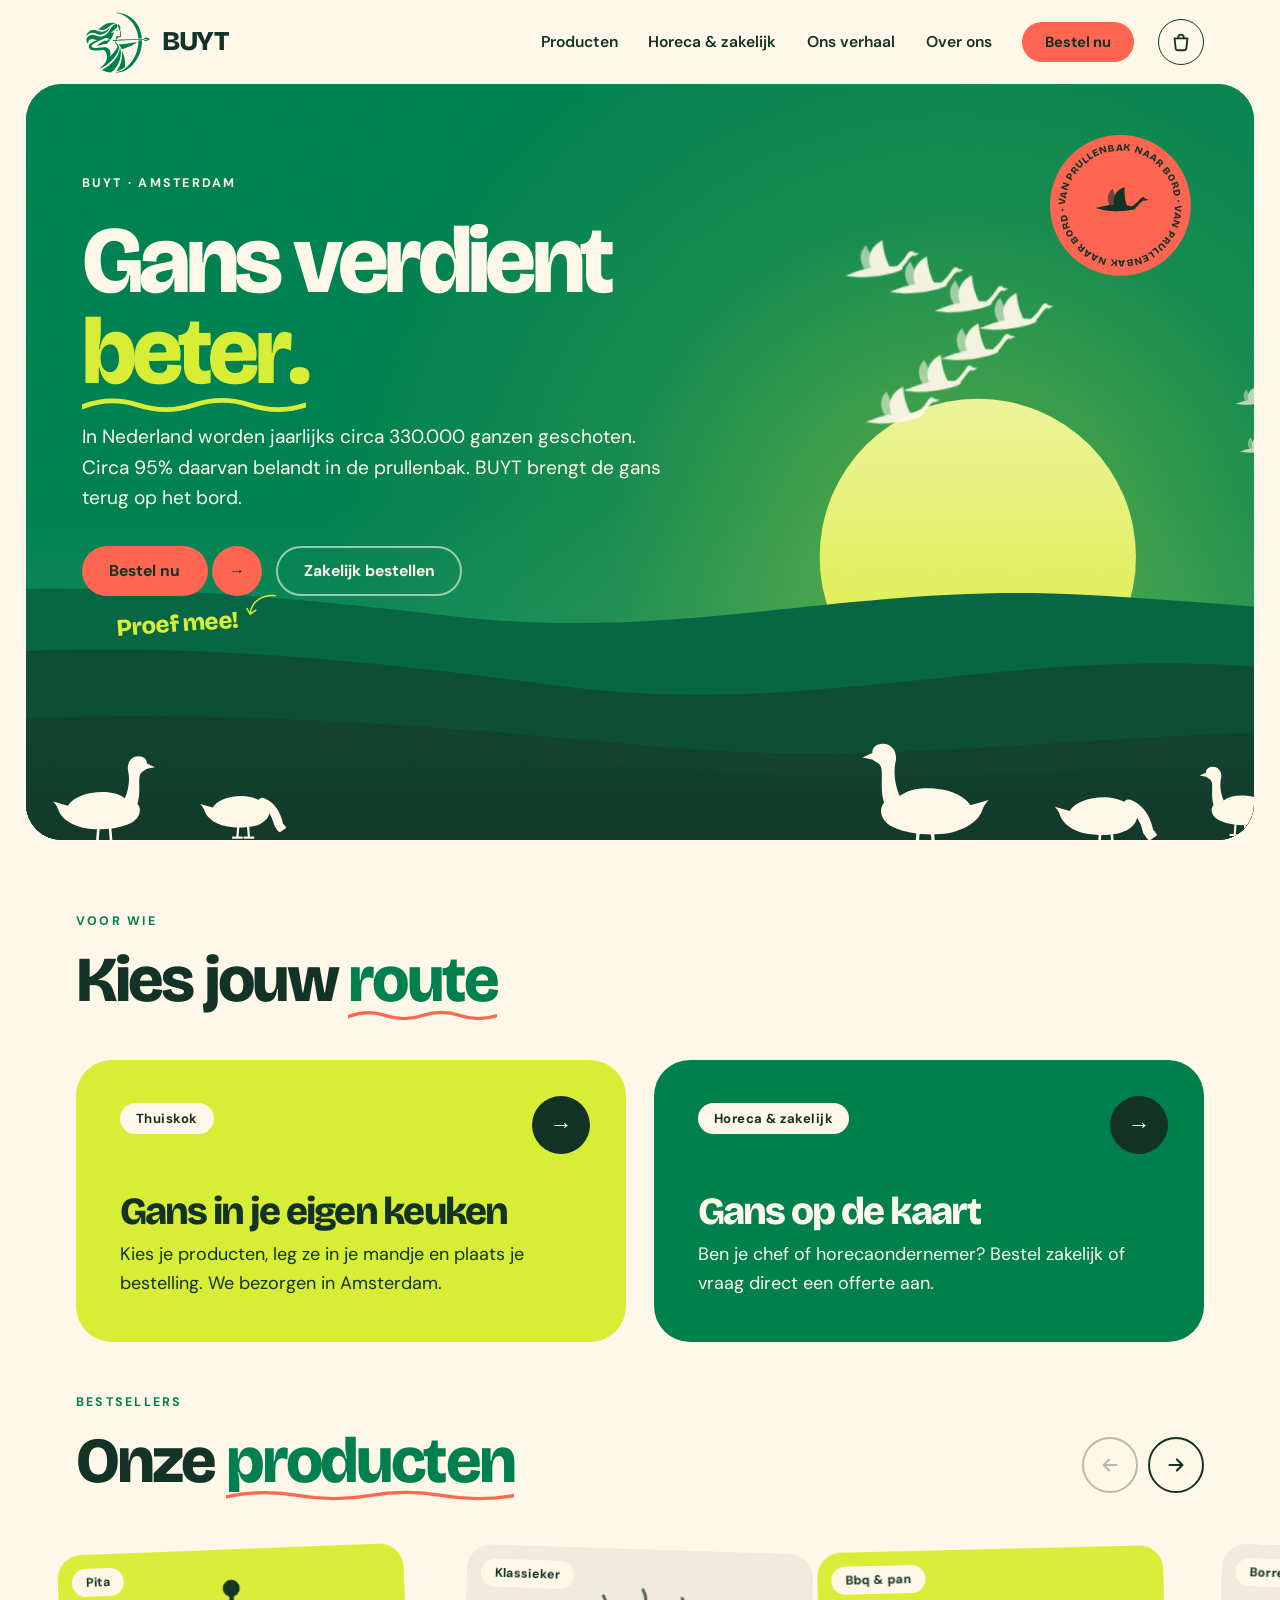
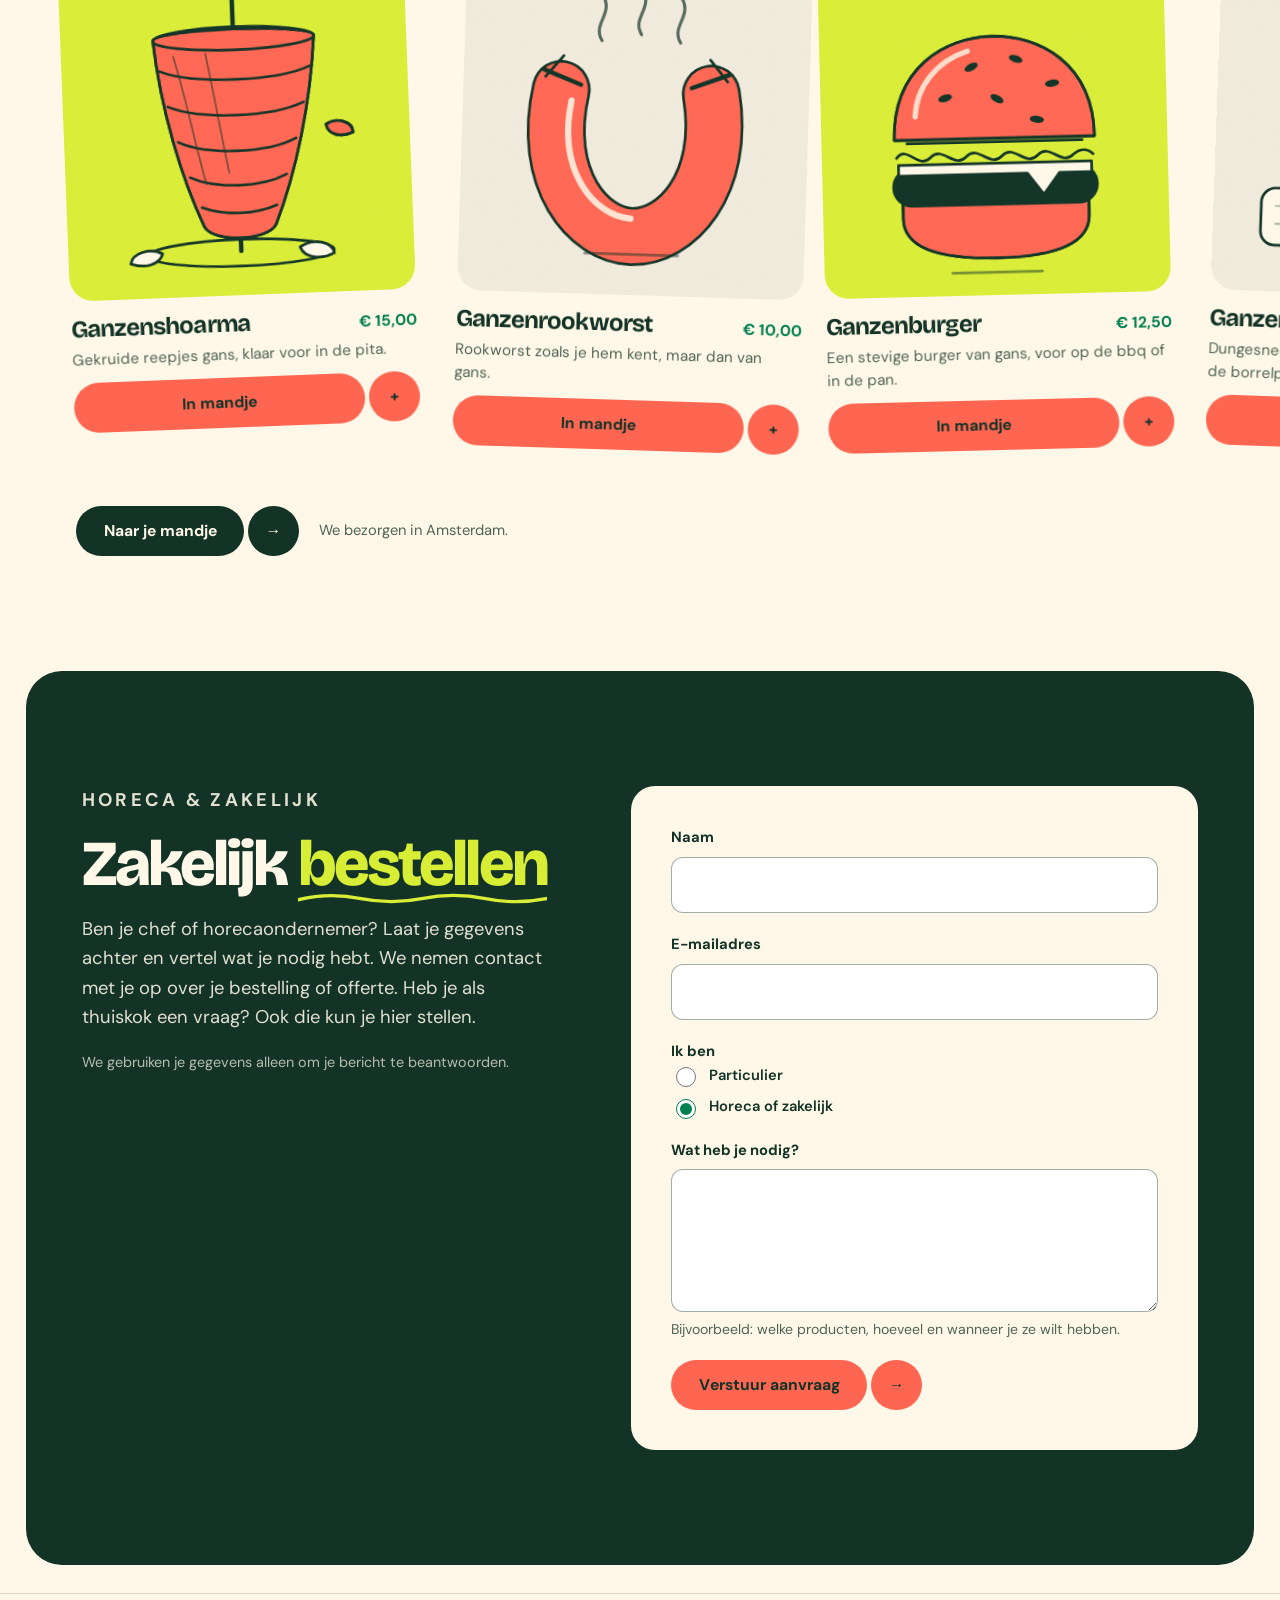
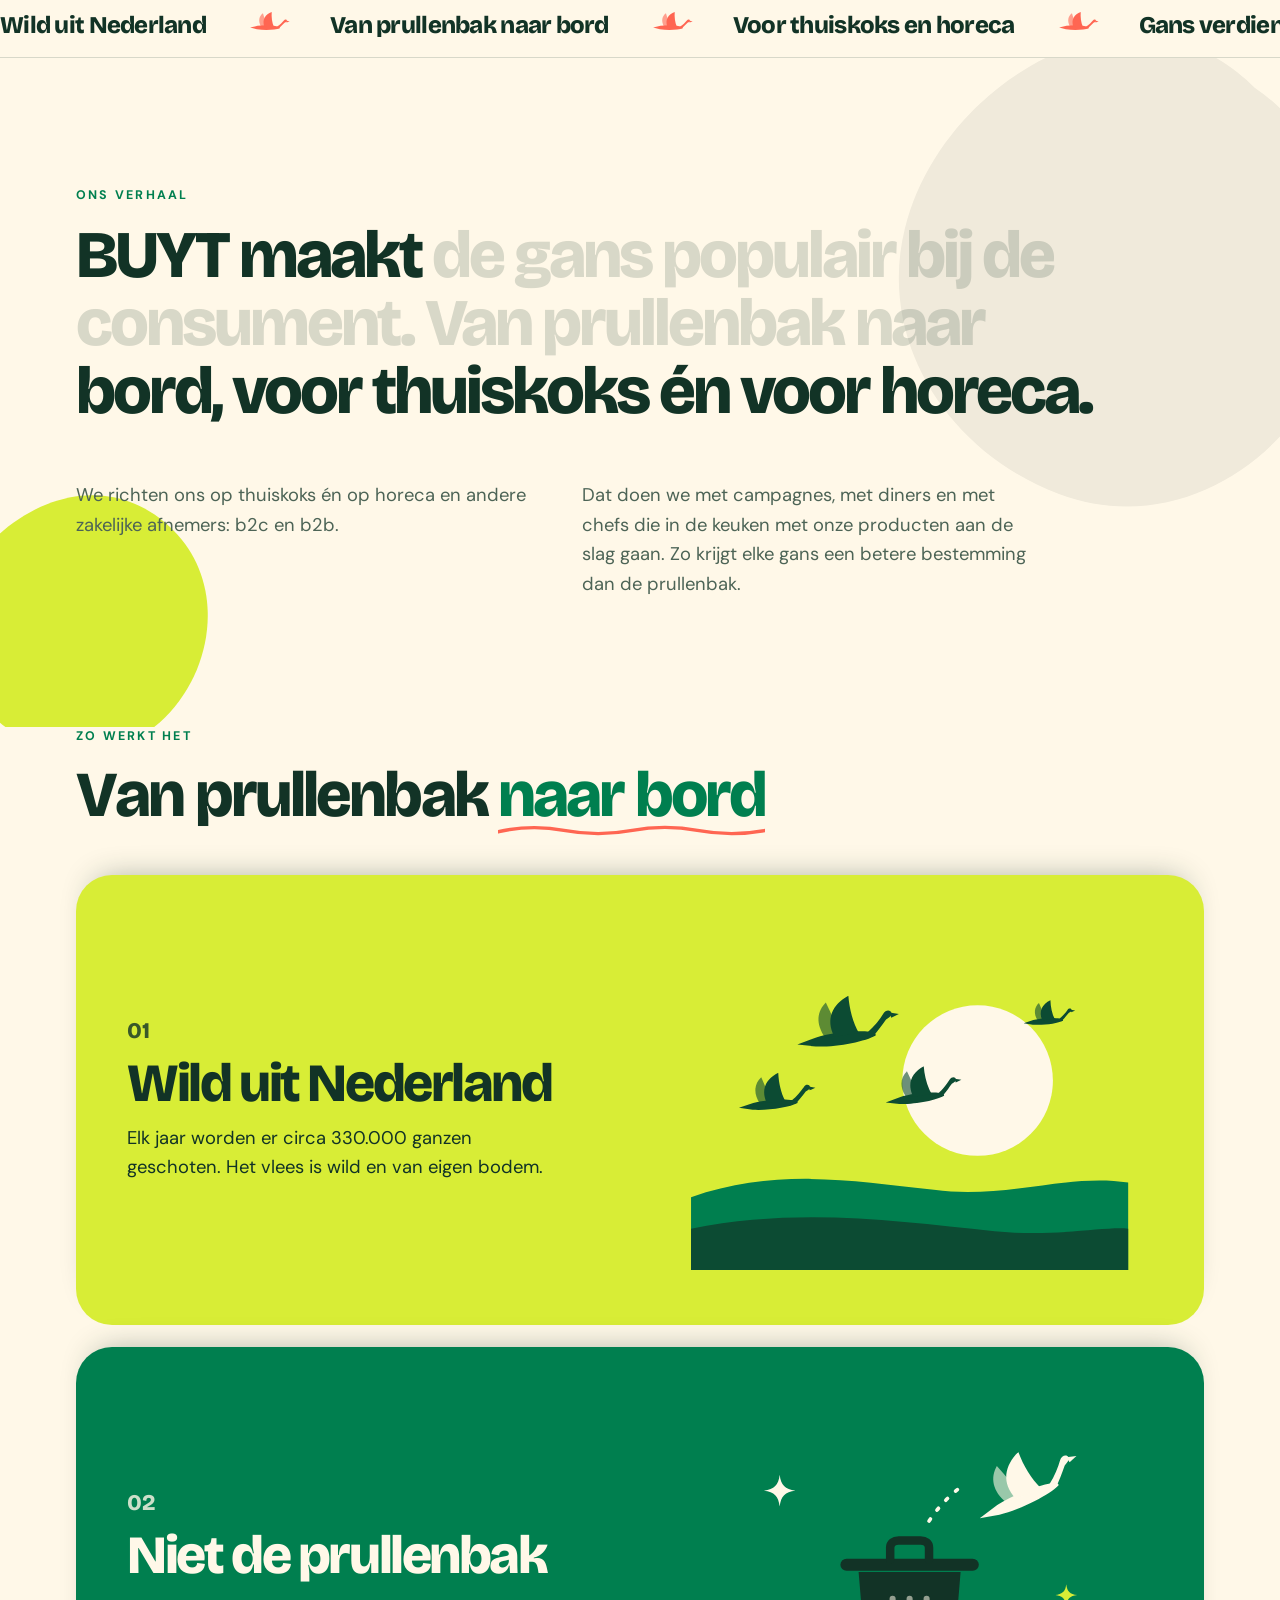
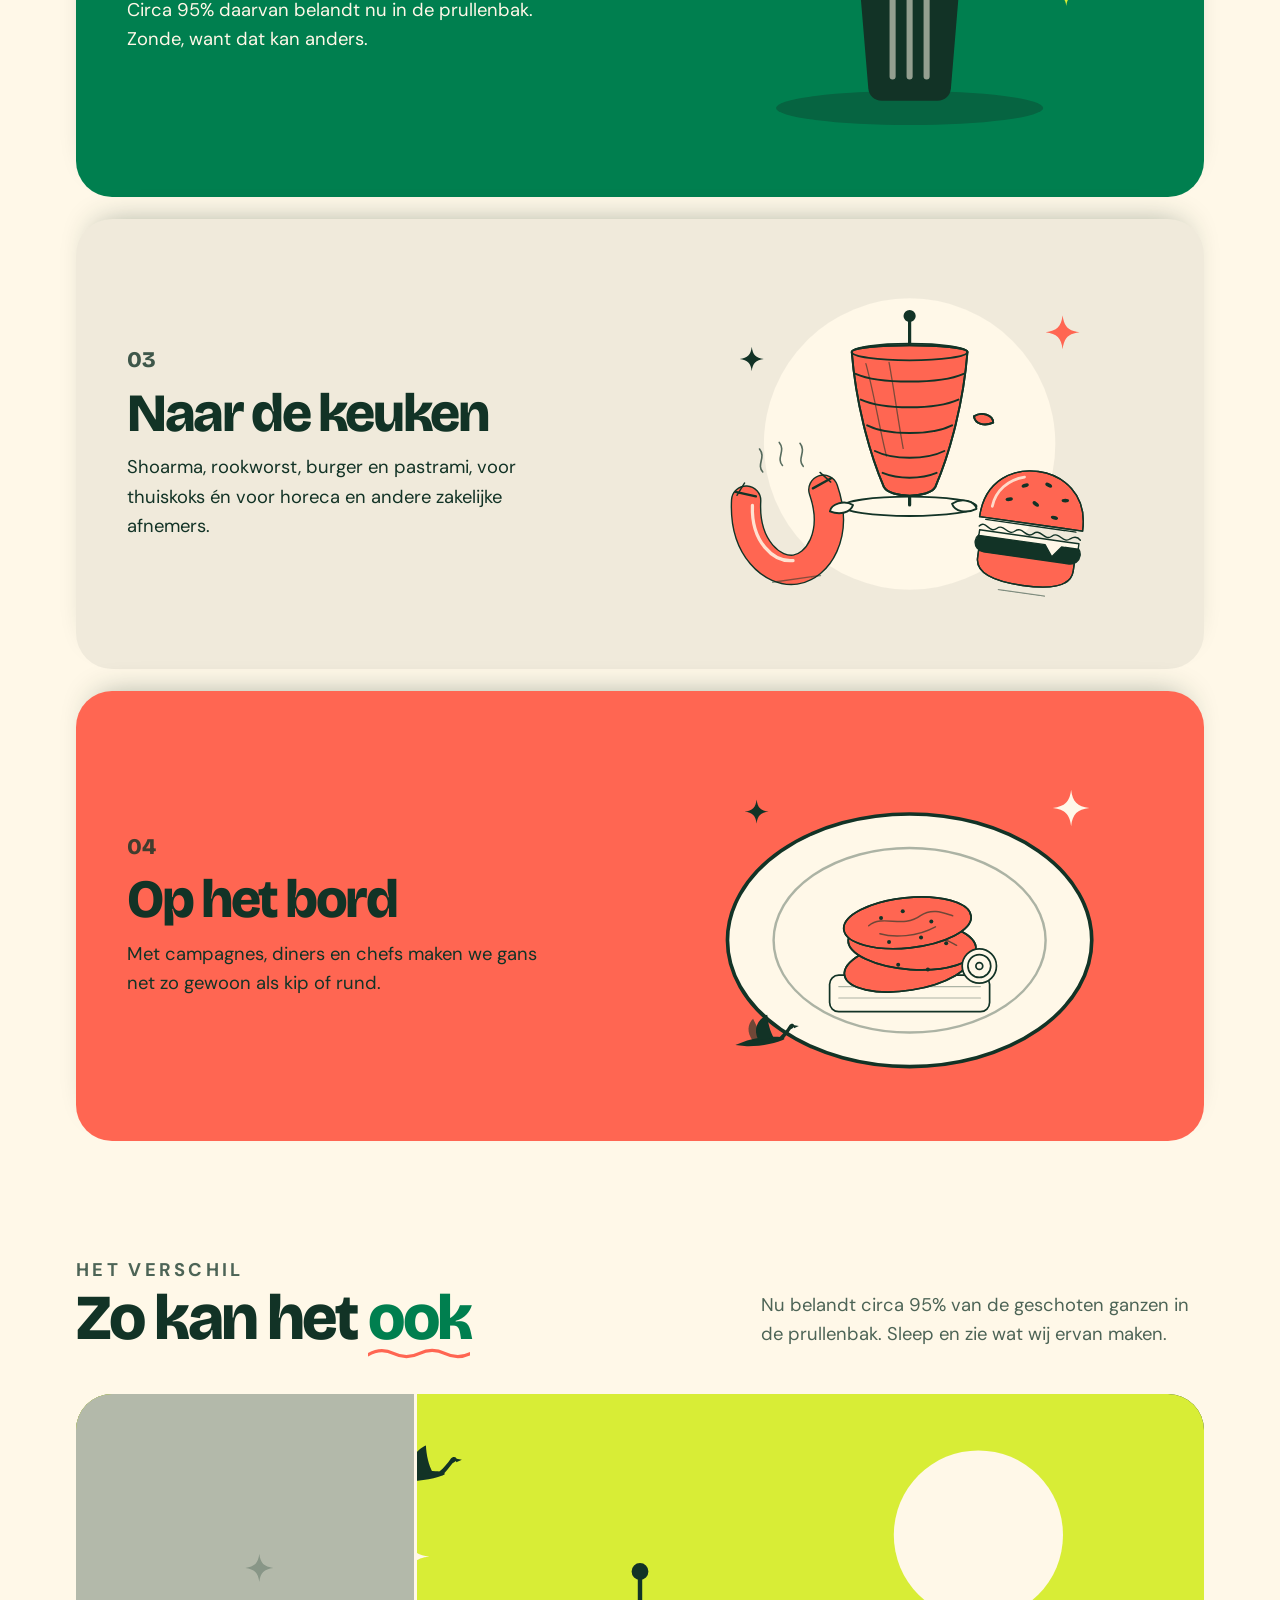
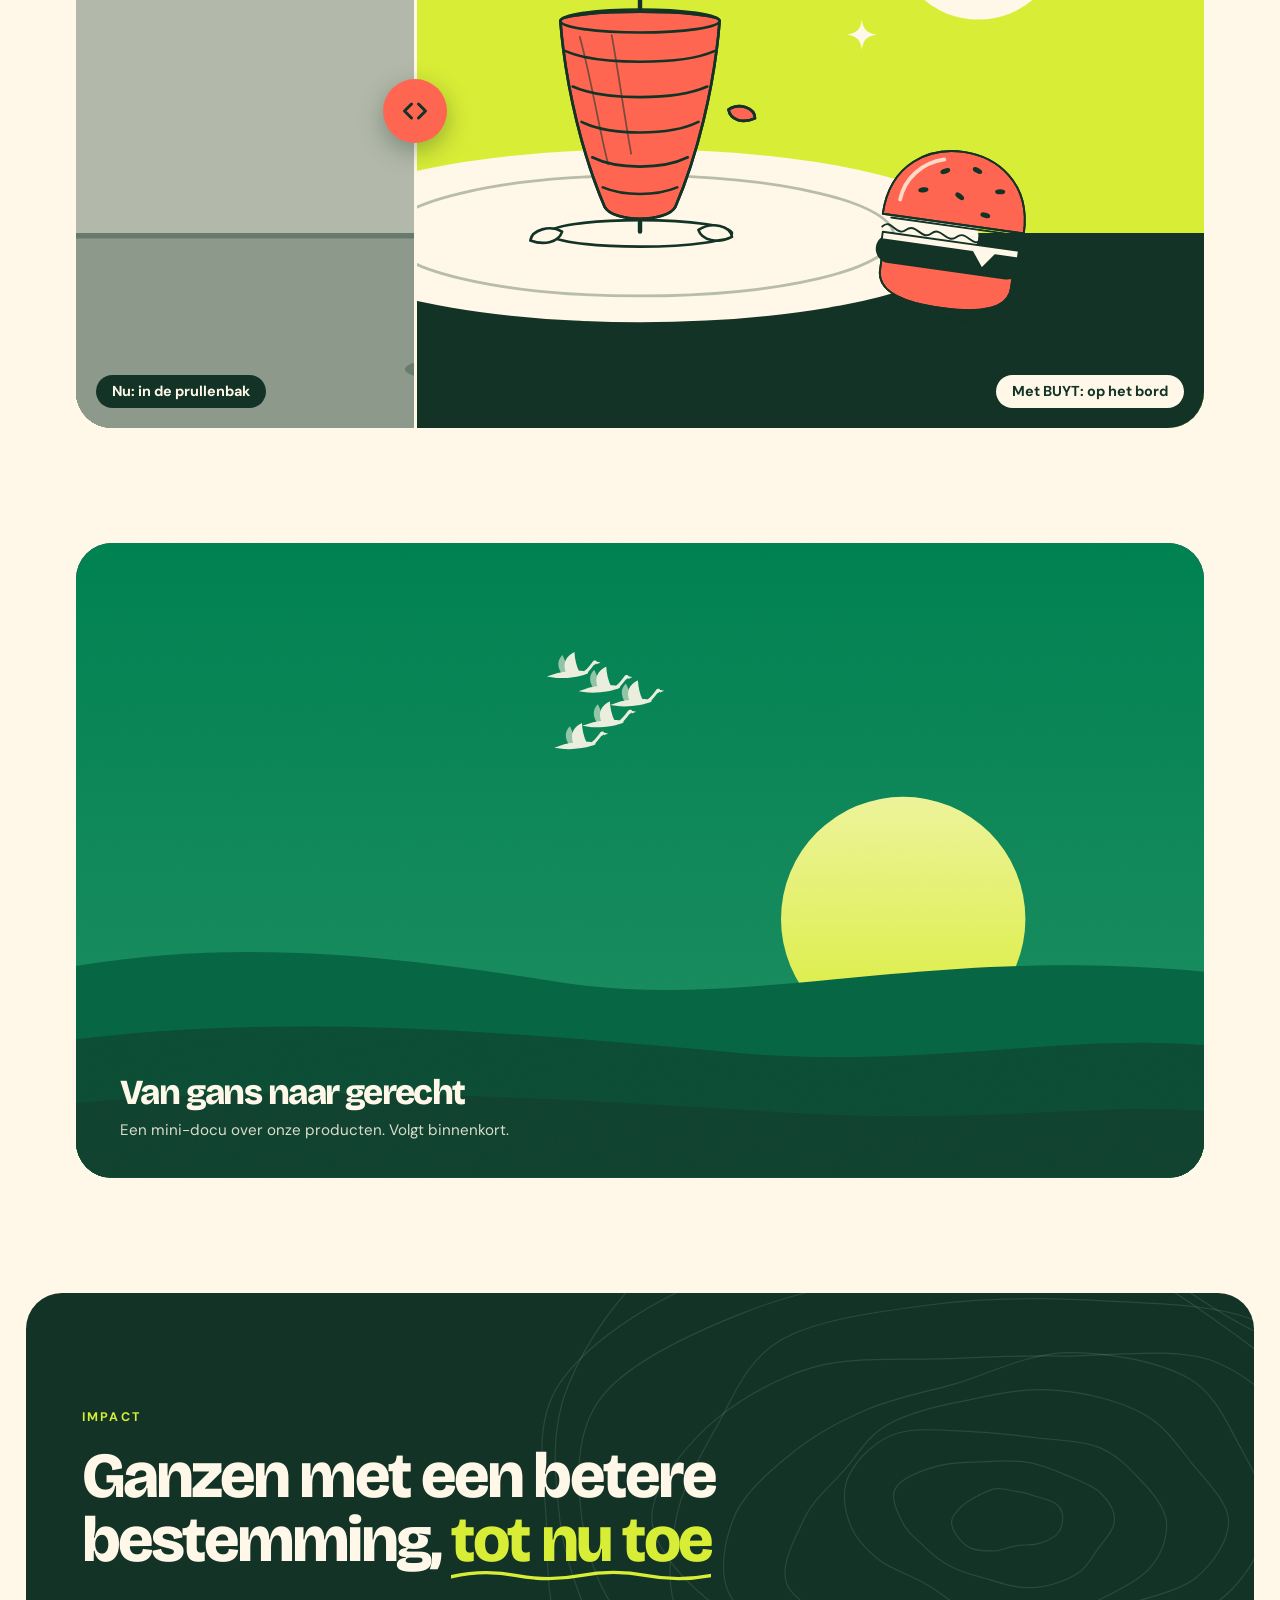
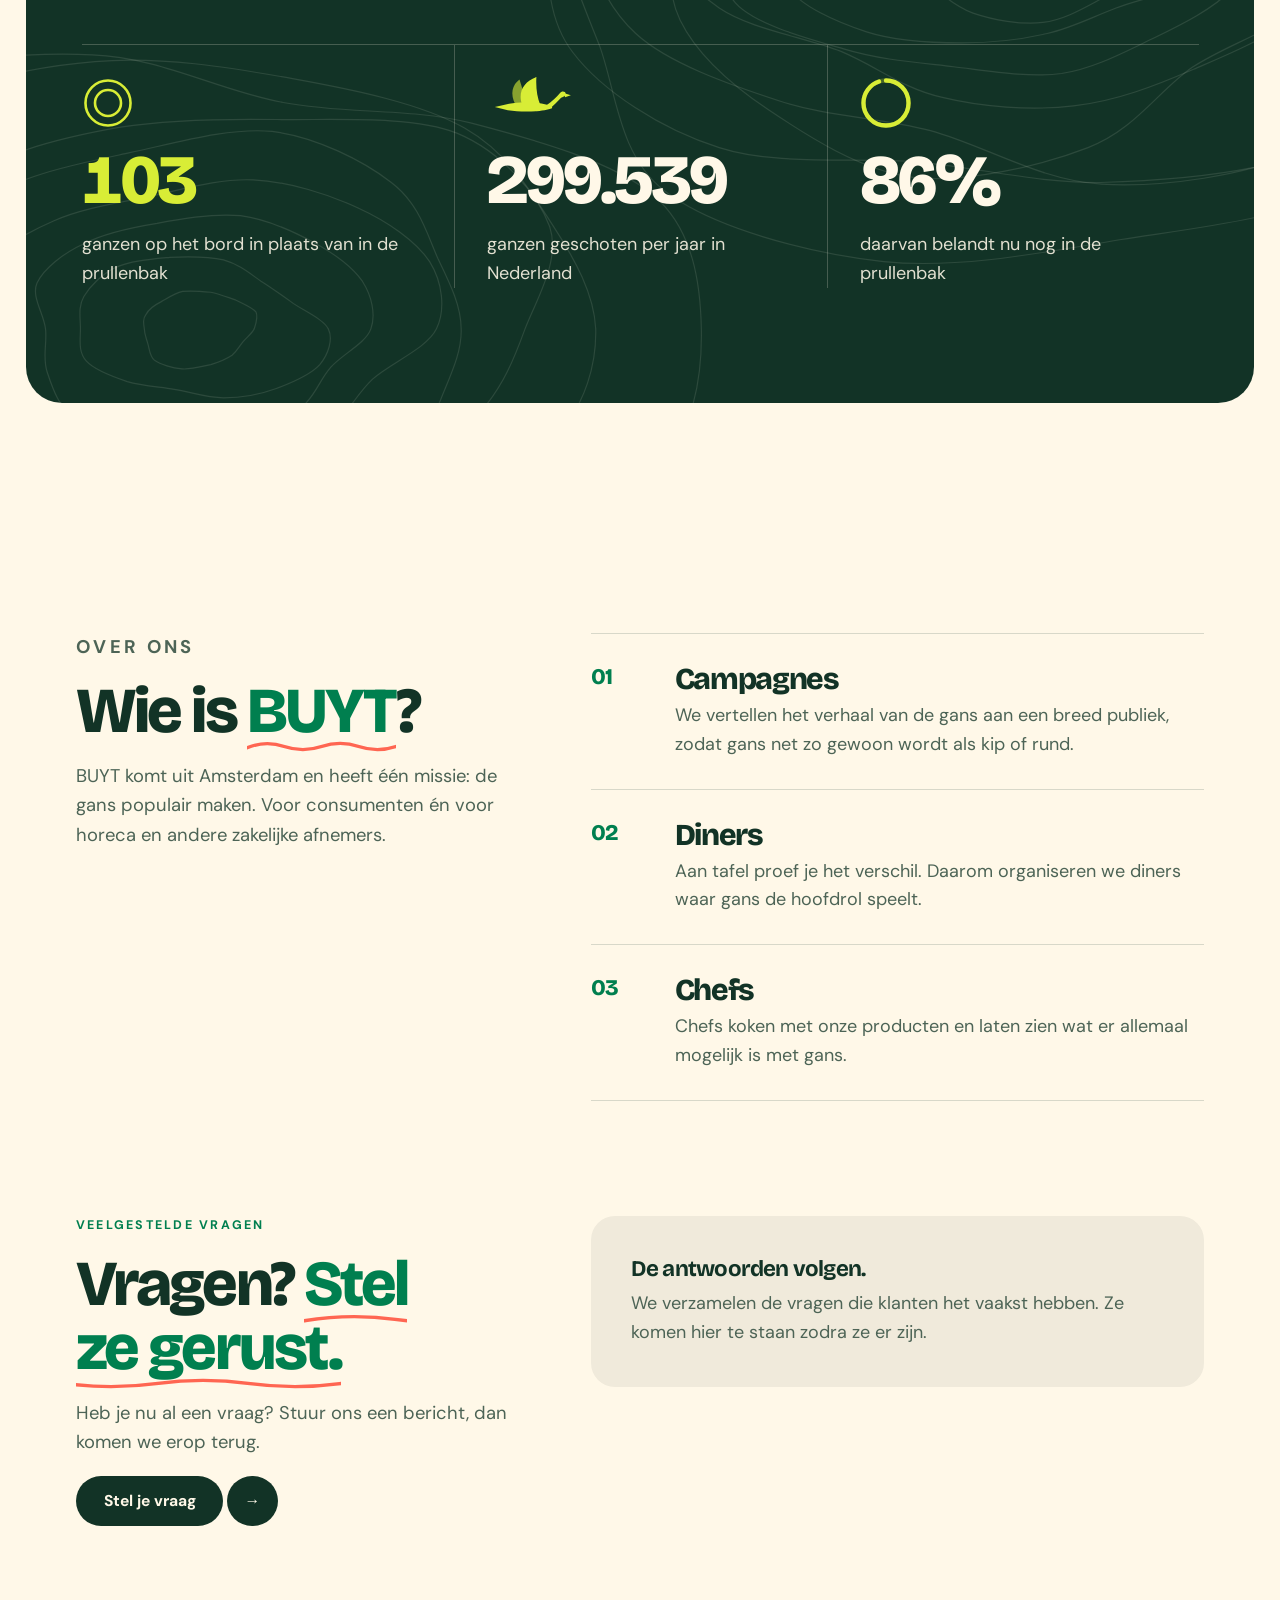
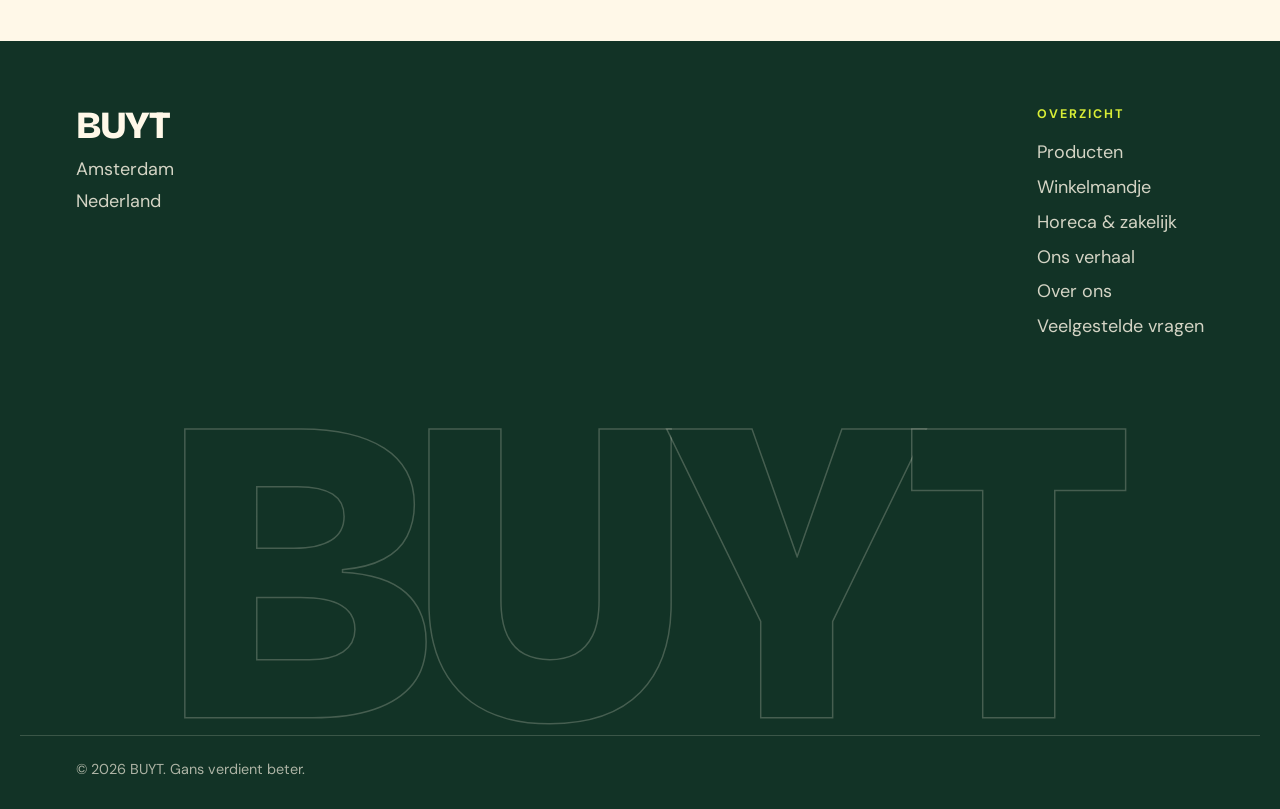
==== commit cfbc49da: "Honest checkout copy, quantity stepper on product cards and small cart panel - One paymentsLive swit" ====
--- a/index.html
+++ b/index.html
@@ -105,7 +105,7 @@
         <a href="#zakelijk">Horeca &amp; zakelijk</a>
         <a href="#verhaal">Ons verhaal</a>
         <a href="#over-ons">Over ons</a>
-        <a class="btn btn--primary btn--sm nav__cta" href="#producten"><span class="btn__label">Bestellen</span></a>
+        <a class="btn btn--primary btn--sm nav__cta" href="#producten"><span class="btn__label">Bestel nu</span></a>
       </nav>
       <div class="header__tools">
         <a class="cart-btn" href="afrekenen.html" aria-label="Winkelmandje, leeg">
@@ -229,7 +229,7 @@
           <a class="route reveal" href="#producten" data-type="particulier" style="--bg:#D8ED36; --fg:#123326">
             <span class="route__tag">Thuiskok</span>
             <h3>Gans in je eigen keuken</h3>
-            <p>Kies je producten, leg ze in je mandje en reken direct online af.</p>
+            <p>Kies je producten, leg ze in je mandje en plaats je bestelling. We bezorgen in Amsterdam.</p>
             <span class="route__go" aria-hidden="true">&rarr;</span>
           </a>
           <a class="route reveal" href="#zakelijk" data-type="zakelijk" style="--bg:#007F4F; --fg:#FFF8E8">
@@ -254,37 +254,59 @@
         </div>
       </div>
       <div class="carousel" tabindex="0" role="region" aria-label="Onze producten, scroll of sleep opzij">
+        <!-- Foto's: vervang de illustratie in <img src> door de foto (vierkant, 1:1), zet class="card__img card__img--photo grain"
+             op de wrapper en geef de foto een beschrijvende alt-tekst. De kleurtegel blijft als achtergrond. -->
         <ul class="track">
           <li class="card" style="--tile:#D8ED36; --tilt:-2.2deg">
             <div class="card__img grain"><span class="tag">Pita</span><img src="assets/product-shoarma.svg" alt="" width="400" height="400" loading="lazy" draggable="false"></div>
             <div class="card__meta"><h3>Ganzenshoarma</h3><span class="price" data-price-for="ganzenshoarma">&euro;&nbsp;15,00</span></div>
             <p>Gekruide reepjes gans, klaar voor in de pita.</p>
             <button class="btn btn--primary btn--block" type="button" data-add="ganzenshoarma"><span class="btn__label">In mandje</span><span class="btn__arrow" aria-hidden="true">+</span></button>
+            <div class="stepper" data-stepper="ganzenshoarma" role="group" aria-label="Aantal Ganzenshoarma" hidden>
+              <button type="button" data-qty="dec" data-id="ganzenshoarma" aria-label="Minder Ganzenshoarma"><svg viewBox="0 0 24 24" aria-hidden="true"><path d="M5 12h14" fill="none" stroke="currentColor" stroke-width="2.6" stroke-linecap="round"/></svg></button>
+              <span class="stepper__count" aria-live="polite"><span data-step-count>1</span> in je mandje</span>
+              <button type="button" data-qty="inc" data-id="ganzenshoarma" aria-label="Meer Ganzenshoarma"><svg viewBox="0 0 24 24" aria-hidden="true"><path d="M12 5v14M5 12h14" fill="none" stroke="currentColor" stroke-width="2.6" stroke-linecap="round"/></svg></button>
+            </div>
           </li>
           <li class="card" style="--tile:#F0EADB; --tilt:1.8deg">
             <div class="card__img grain"><span class="tag">Klassieker</span><img src="assets/product-rookworst.svg" alt="" width="400" height="400" loading="lazy" draggable="false"></div>
             <div class="card__meta"><h3>Ganzenrookworst</h3><span class="price" data-price-for="ganzenrookworst">&euro;&nbsp;10,00</span></div>
             <p>Rookworst zoals je hem kent, maar dan van gans.</p>
             <button class="btn btn--primary btn--block" type="button" data-add="ganzenrookworst"><span class="btn__label">In mandje</span><span class="btn__arrow" aria-hidden="true">+</span></button>
+            <div class="stepper" data-stepper="ganzenrookworst" role="group" aria-label="Aantal Ganzenrookworst" hidden>
+              <button type="button" data-qty="dec" data-id="ganzenrookworst" aria-label="Minder Ganzenrookworst"><svg viewBox="0 0 24 24" aria-hidden="true"><path d="M5 12h14" fill="none" stroke="currentColor" stroke-width="2.6" stroke-linecap="round"/></svg></button>
+              <span class="stepper__count" aria-live="polite"><span data-step-count>1</span> in je mandje</span>
+              <button type="button" data-qty="inc" data-id="ganzenrookworst" aria-label="Meer Ganzenrookworst"><svg viewBox="0 0 24 24" aria-hidden="true"><path d="M12 5v14M5 12h14" fill="none" stroke="currentColor" stroke-width="2.6" stroke-linecap="round"/></svg></button>
+            </div>
           </li>
           <li class="card" style="--tile:#D8ED36; --tilt:-1.4deg">
             <div class="card__img grain"><span class="tag">Bbq &amp; pan</span><img src="assets/product-burger.svg" alt="" width="400" height="400" loading="lazy" draggable="false"></div>
             <div class="card__meta"><h3>Ganzenburger</h3><span class="price" data-price-for="ganzenburger">&euro;&nbsp;12,50</span></div>
             <p>Een stevige burger van gans, voor op de bbq of in de pan.</p>
             <button class="btn btn--primary btn--block" type="button" data-add="ganzenburger"><span class="btn__label">In mandje</span><span class="btn__arrow" aria-hidden="true">+</span></button>
+            <div class="stepper" data-stepper="ganzenburger" role="group" aria-label="Aantal Ganzenburger" hidden>
+              <button type="button" data-qty="dec" data-id="ganzenburger" aria-label="Minder Ganzenburger"><svg viewBox="0 0 24 24" aria-hidden="true"><path d="M5 12h14" fill="none" stroke="currentColor" stroke-width="2.6" stroke-linecap="round"/></svg></button>
+              <span class="stepper__count" aria-live="polite"><span data-step-count>1</span> in je mandje</span>
+              <button type="button" data-qty="inc" data-id="ganzenburger" aria-label="Meer Ganzenburger"><svg viewBox="0 0 24 24" aria-hidden="true"><path d="M12 5v14M5 12h14" fill="none" stroke="currentColor" stroke-width="2.6" stroke-linecap="round"/></svg></button>
+            </div>
           </li>
           <li class="card" style="--tile:#F0EADB; --tilt:2deg">
             <div class="card__img grain"><span class="tag">Borrelplank</span><img src="assets/product-pastrami.svg" alt="" width="400" height="400" loading="lazy" draggable="false"></div>
             <div class="card__meta"><h3>Ganzenpastrami</h3><span class="price" data-price-for="ganzenpastrami">&euro;&nbsp;14,00</span></div>
             <p>Dungesneden gans pastrami voor op brood of de borrelplank.</p>
             <button class="btn btn--primary btn--block" type="button" data-add="ganzenpastrami"><span class="btn__label">In mandje</span><span class="btn__arrow" aria-hidden="true">+</span></button>
+            <div class="stepper" data-stepper="ganzenpastrami" role="group" aria-label="Aantal Ganzenpastrami" hidden>
+              <button type="button" data-qty="dec" data-id="ganzenpastrami" aria-label="Minder Ganzenpastrami"><svg viewBox="0 0 24 24" aria-hidden="true"><path d="M5 12h14" fill="none" stroke="currentColor" stroke-width="2.6" stroke-linecap="round"/></svg></button>
+              <span class="stepper__count" aria-live="polite"><span data-step-count>1</span> in je mandje</span>
+              <button type="button" data-qty="inc" data-id="ganzenpastrami" aria-label="Meer Ganzenpastrami"><svg viewBox="0 0 24 24" aria-hidden="true"><path d="M12 5v14M5 12h14" fill="none" stroke="currentColor" stroke-width="2.6" stroke-linecap="round"/></svg></button>
+            </div>
           </li>
         </ul>
       </div>
       <div class="drag-cursor" aria-hidden="true"><span>Sleep</span></div>
       <div class="wrap products-foot">
-        <a class="btn btn--dark" href="afrekenen.html"><span class="btn__label">Naar je mandje</span><span class="btn__arrow" aria-hidden="true">&rarr;</span></a>
-        <p class="products-foot__note">Veilig betalen via Mollie.</p>
+        <a class="btn btn--dark btn--cart" href="afrekenen.html"><span class="btn__label">Naar je mandje</span><span class="btn__arrow" aria-hidden="true">&rarr;</span><span class="btn__count" data-cart-count hidden>0</span></a>
+        <p class="products-foot__note">We bezorgen in Amsterdam.</p>
       </div>
     </section>
 
@@ -293,7 +315,7 @@
         <div class="order__text reveal">
           <p class="kicker kicker--light">Horeca &amp; zakelijk</p>
           <h2 id="order-title">Zakelijk <em>bestellen</em></h2>
-          <p>Ben je chef of horecaondernemer? Laat je gegevens achter en we nemen contact met je op over je bestelling of offerte.</p>
+          <p>Ben je chef of horecaondernemer? Laat je gegevens achter en vertel wat je nodig hebt. We nemen contact met je op over je bestelling of offerte. Heb je als thuiskok een vraag? Ook die kun je hier stellen.</p>
           <p class="order__small">We gebruiken je gegevens alleen om je bericht te beantwoorden.</p>
         </div>
         <div class="order__card reveal">
@@ -314,12 +336,13 @@
               <label><input type="radio" name="type" value="zakelijk" checked> Horeca of zakelijk</label>
             </fieldset>
             <div class="field">
-              <label for="f-bericht">Wat wil je bestellen of weten?</label>
-              <textarea id="f-bericht" name="bericht" rows="4"></textarea>
+              <label for="f-bericht">Wat heb je nodig?</label>
+              <textarea id="f-bericht" name="bericht" rows="4" aria-describedby="f-bericht-hint"></textarea>
+              <p class="field__hint" id="f-bericht-hint">Bijvoorbeeld: welke producten, hoeveel en wanneer je ze wilt hebben.</p>
             </div>
             <button class="btn btn--primary" type="submit"><span class="btn__label">Verstuur aanvraag</span><span class="btn__arrow" aria-hidden="true">&rarr;</span></button>
-            <p class="form__msg form__msg--ok" role="status" hidden>Bedankt! We nemen snel contact met je op.</p>
-            <p class="form__msg form__msg--err" role="alert" hidden>Er ging iets mis met versturen. Probeer het later nog eens.</p>
+            <p class="form__msg form__msg--ok" role="status" hidden>Bedankt, je bericht is verstuurd. We nemen contact met je op.</p>
+            <p class="form__msg form__msg--err" role="alert" hidden>Je bericht is niet verstuurd. Controleer je verbinding en probeer het opnieuw.</p>
           </form>
         </div>
       </div>
@@ -512,14 +535,12 @@
               </g>
             </g>
           </svg>
-          <button class="video__play" type="button" aria-label="Video afspelen">
-            <svg viewBox="0 0 24 24" aria-hidden="true"><path d="M8 5.5v13l11-6.5z" fill="currentColor"/></svg>
-          </button>
+          <!-- Zodra de video er is: zet hier weer <button class="video__play" type="button" aria-label="Video afspelen"> terug,
+               vul data-video-src op .video en haal het bijschrift "volgt binnenkort" weg. -->
           <div class="video__caption">
             <p class="video__title">Van gans naar gerecht</p>
-            <p class="video__sub">Een mini-docu over onze producten</p>
-          </div>
-          <p class="video__note" hidden>De video volgt binnenkort.</p>
+            <p class="video__sub">Een mini-docu over onze producten. Volgt binnenkort.</p>
+          </div>
           <div class="cursor-goose" aria-hidden="true">
             <svg viewBox="0 0 130 80">
               <g fill="#FFF8E8">
@@ -599,32 +620,16 @@
       <div class="wrap faq__grid">
         <div class="faq__intro reveal">
           <p class="kicker">Veelgestelde vragen</p>
-          <h2 id="faq-title">Vragen? <em>Wij antwoorden.</em></h2>
-          <p>Staat je vraag er niet bij? Stuur ons een bericht, dan komen we erop terug.</p>
+          <h2 id="faq-title">Vragen? <em>Stel ze gerust.</em></h2>
+          <p>Heb je nu al een vraag? Stuur ons een bericht, dan komen we erop terug.</p>
           <a class="btn btn--dark" href="#zakelijk"><span class="btn__label">Stel je vraag</span><span class="btn__arrow" aria-hidden="true">&rarr;</span></a>
         </div>
-        <!-- Placeholder-vragen: vervang de tekst in <summary> en <p>. Kopieer een <details>-blok om een vraag toe te voegen. -->
-        <div class="faq__list">
-          <details class="faq__item reveal">
-            <summary><span>Hier komt vraag 1</span><span class="faq__icon" aria-hidden="true"></span></summary>
-            <div class="faq__a"><p>Het antwoord op deze vraag volgt.</p></div>
-          </details>
-          <details class="faq__item reveal">
-            <summary><span>Hier komt vraag 2</span><span class="faq__icon" aria-hidden="true"></span></summary>
-            <div class="faq__a"><p>Het antwoord op deze vraag volgt.</p></div>
-          </details>
-          <details class="faq__item reveal">
-            <summary><span>Hier komt vraag 3</span><span class="faq__icon" aria-hidden="true"></span></summary>
-            <div class="faq__a"><p>Het antwoord op deze vraag volgt.</p></div>
-          </details>
-          <details class="faq__item reveal">
-            <summary><span>Hier komt vraag 4</span><span class="faq__icon" aria-hidden="true"></span></summary>
-            <div class="faq__a"><p>Het antwoord op deze vraag volgt.</p></div>
-          </details>
-          <details class="faq__item reveal">
-            <summary><span>Hier komt vraag 5</span><span class="faq__icon" aria-hidden="true"></span></summary>
-            <div class="faq__a"><p>Het antwoord op deze vraag volgt.</p></div>
-          </details>
+        <!-- Zodra de vragen er zijn: zet hier de accordeon terug, in <div class="faq__list">, met per vraag:
+             <details class="faq__item reveal"><summary><span>Vraag</span><span class="faq__icon" aria-hidden="true"></span></summary>
+             <div class="faq__a"><p>Antwoord</p></div></details> -->
+        <div class="faq__soon reveal">
+          <p class="faq__soon-title">De antwoorden volgen.</p>
+          <p>We verzamelen de vragen die klanten het vaakst hebben. Ze komen hier te staan zodra ze er zijn.</p>
         </div>
       </div>
     </section>
--- a/css/style.css
+++ b/css/style.css
@@ -519,21 +519,6 @@
   .intro { display: none !important; }
 }
 
-/* Mandje-paneel */
-html.drawer-open { overflow: hidden; }
-.drawer { position: fixed; inset: 0; z-index: 200; visibility: hidden; transition: visibility 0s .5s; }
-.drawer.open { visibility: visible; transition-delay: 0s; }
-.drawer__scrim { position: absolute; inset: 0; background: rgba(18, 51, 38, .55); opacity: 0; transition: opacity .35s ease; }
-.drawer.open .drawer__scrim { opacity: 1; }
-.drawer__panel { position: absolute; top: 0; right: 0; bottom: 0; width: min(440px, 100%); display: flex; flex-direction: column; background: var(--cream); border-radius: var(--panel-radius) 0 0 var(--panel-radius); transform: translateX(105%); transition: transform .5s var(--ease-out); outline: none; }
-.drawer.open .drawer__panel { transform: none; }
-.drawer__head { display: flex; align-items: center; justify-content: space-between; gap: 16px; padding: 24px 24px 12px; }
-.drawer__head h2 { font-size: 1.6rem; }
-.drawer__body { flex: 1; overflow-y: auto; padding: 0 24px; }
-.drawer__foot { padding: 20px 24px 24px; border-top: 1px solid var(--hair); display: grid; gap: 12px; }
-.drawer__sum { display: flex; justify-content: space-between; margin: 0; font-size: 1.1rem; }
-.drawer__continue { justify-self: center; padding: .4rem .8rem; border: 0; background: none; font: 700 .95rem var(--font-body); color: var(--ink); text-decoration: underline; text-decoration-color: var(--coral); text-underline-offset: 5px; cursor: pointer; }
-.drawer__note { margin: 0; text-align: center; font-size: .85rem; color: var(--muted); }
 .round--sm { width: 44px; height: 44px; }
 .round--sm svg { width: 18px; height: 18px; }
 
@@ -573,6 +558,7 @@
 .sum-rows { display: grid; gap: 8px; margin: 0; }
 .sum-rows div { display: flex; justify-content: space-between; gap: 16px; }
 .sum-rows dt, .sum-rows dd { margin: 0; }
+.sum-rows dd { text-align: right; }
 .sum-rows .sum-rows__total { padding-top: 12px; border-top: 1px solid rgba(18, 51, 38, .22); font: 800 1.4rem/1.2 var(--font-display); letter-spacing: -.04em; color: var(--ink); }
 .summary .btn { justify-self: stretch; }
 .summary__note { margin: 0; font-size: .85rem; color: var(--ink); opacity: .75; text-align: center; }
@@ -588,5 +574,50 @@
 @media (max-width: 520px) {
   .field-row { grid-template-columns: minmax(0, 1fr); }
   .field-row--postcode { grid-template-columns: minmax(0, 1fr) minmax(0, 1.4fr); }
-  .drawer__panel { border-radius: var(--panel-radius) 0 0 0; }
-}
+}
+
+/* Hulptekst bij velden, korte notities en lege staten */
+.field__hint { margin: 0; font-size: .88rem; line-height: 1.45; color: var(--muted); }
+.field__hint--warn { color: var(--ink); background: var(--lime); border-radius: 12px; padding: .7rem .9rem; }
+.field__hint:empty { display: none; }
+.panel__note { margin: -6px 0 0; color: var(--muted); }
+.faq__soon { padding: clamp(24px, 3.5vw, 40px); border-radius: var(--radius); background: var(--sand); }
+.faq__soon-title { margin: 0 0 .4rem; font: 700 1.4rem/1.2 var(--font-display); letter-spacing: -.035em; color: var(--ink); }
+.faq__soon p:last-child { margin: 0; color: var(--muted); max-width: 32em; }
+
+/* Aantal-keuze op de productkaart: vervangt "In mandje" zodra het product in het mandje zit */
+.stepper { display: flex; align-items: center; justify-content: space-between; gap: 6px; margin-top: .4rem; padding: 4px; border-radius: 999px; background: var(--ink); color: var(--cream); }
+.stepper button { display: grid; place-items: center; flex: none; width: 44px; height: 44px; padding: 0; border: 0; border-radius: 50%; background: var(--coral); color: var(--ink); cursor: pointer; transition: transform .5s var(--spring), background-color .2s ease; }
+.stepper button:hover { background: var(--lime); }
+.stepper button:active { transform: scale(.88); }
+.stepper button:disabled { opacity: .35; pointer-events: none; }
+.stepper button:focus-visible { outline-color: var(--cream); }
+.stepper svg { width: 18px; height: 18px; }
+.stepper__count { flex: 1; text-align: center; font-weight: 700; font-size: .95rem; font-variant-numeric: tabular-nums; }
+
+/* Foto-plek: een foto vult de vierkante tegel volledig */
+.card__img--photo img { object-fit: cover; padding: 0; }
+
+/* Knop met het aantal producten in het mandje */
+.btn--cart { position: relative; }
+.btn__count { position: absolute; top: -9px; right: -6px; min-width: 22px; height: 22px; padding: 0 5px; border-radius: 11px; background: var(--coral); color: var(--ink); font: 700 .78rem/22px var(--font-body); text-align: center; }
+
+/* Klein mandje-paneel onder het icoon */
+.minicart { position: fixed; z-index: 60; top: calc(var(--header-h) + 6px); right: max(var(--gutter), calc((100vw - var(--maxw)) / 2 + var(--gutter))); display: flex; flex-direction: column; width: min(400px, calc(100vw - 2 * var(--gutter))); max-height: min(560px, calc(100dvh - var(--header-h) - 24px)); overflow: hidden; background: var(--cream); color: var(--ink); border: 1.5px solid var(--hair); border-radius: 24px; box-shadow: 0 18px 40px -16px rgba(18, 51, 38, .4); outline: none; animation: minicart-in .25s var(--ease-out); }
+@keyframes minicart-in { from { opacity: 0; transform: translateY(-8px); } to { opacity: 1; transform: none; } }
+.minicart__head { display: flex; align-items: center; justify-content: space-between; gap: 12px; padding: 14px 14px 6px 20px; }
+.minicart__head h2 { margin: 0; font-size: 1.35rem; }
+.minicart__filled { display: flex; flex-direction: column; min-height: 0; }
+.minicart .cart-lines { overflow-y: auto; padding: 0 20px; min-height: 0; }
+.minicart .cart-line { grid-template-columns: 56px minmax(0, 1fr) auto; padding: 12px 0; }
+.minicart .cart-line__img { width: 56px; height: 56px; border-radius: 14px; }
+.minicart__foot { display: grid; gap: 10px; padding: 14px 20px 20px; border-top: 1px solid var(--hair); }
+.minicart__sum { display: flex; justify-content: space-between; margin: 0; font-size: 1.05rem; }
+.minicart__note { margin: 0; text-align: center; font-size: .85rem; color: var(--muted); }
+.minicart__empty { display: grid; gap: 14px; justify-items: start; padding: 4px 20px 22px; }
+.minicart__empty p { margin: 0; color: var(--muted); }
+.minicart__scrim { display: none; }
+@media (max-width: 640px) {
+  .minicart { left: 12px; right: 12px; width: auto; top: calc(var(--header-h) + 4px); max-height: calc(100dvh - var(--header-h) - 16px); }
+  .minicart__scrim { display: block; position: fixed; inset: 0; z-index: 55; background: rgba(18, 51, 38, .4); }
+}
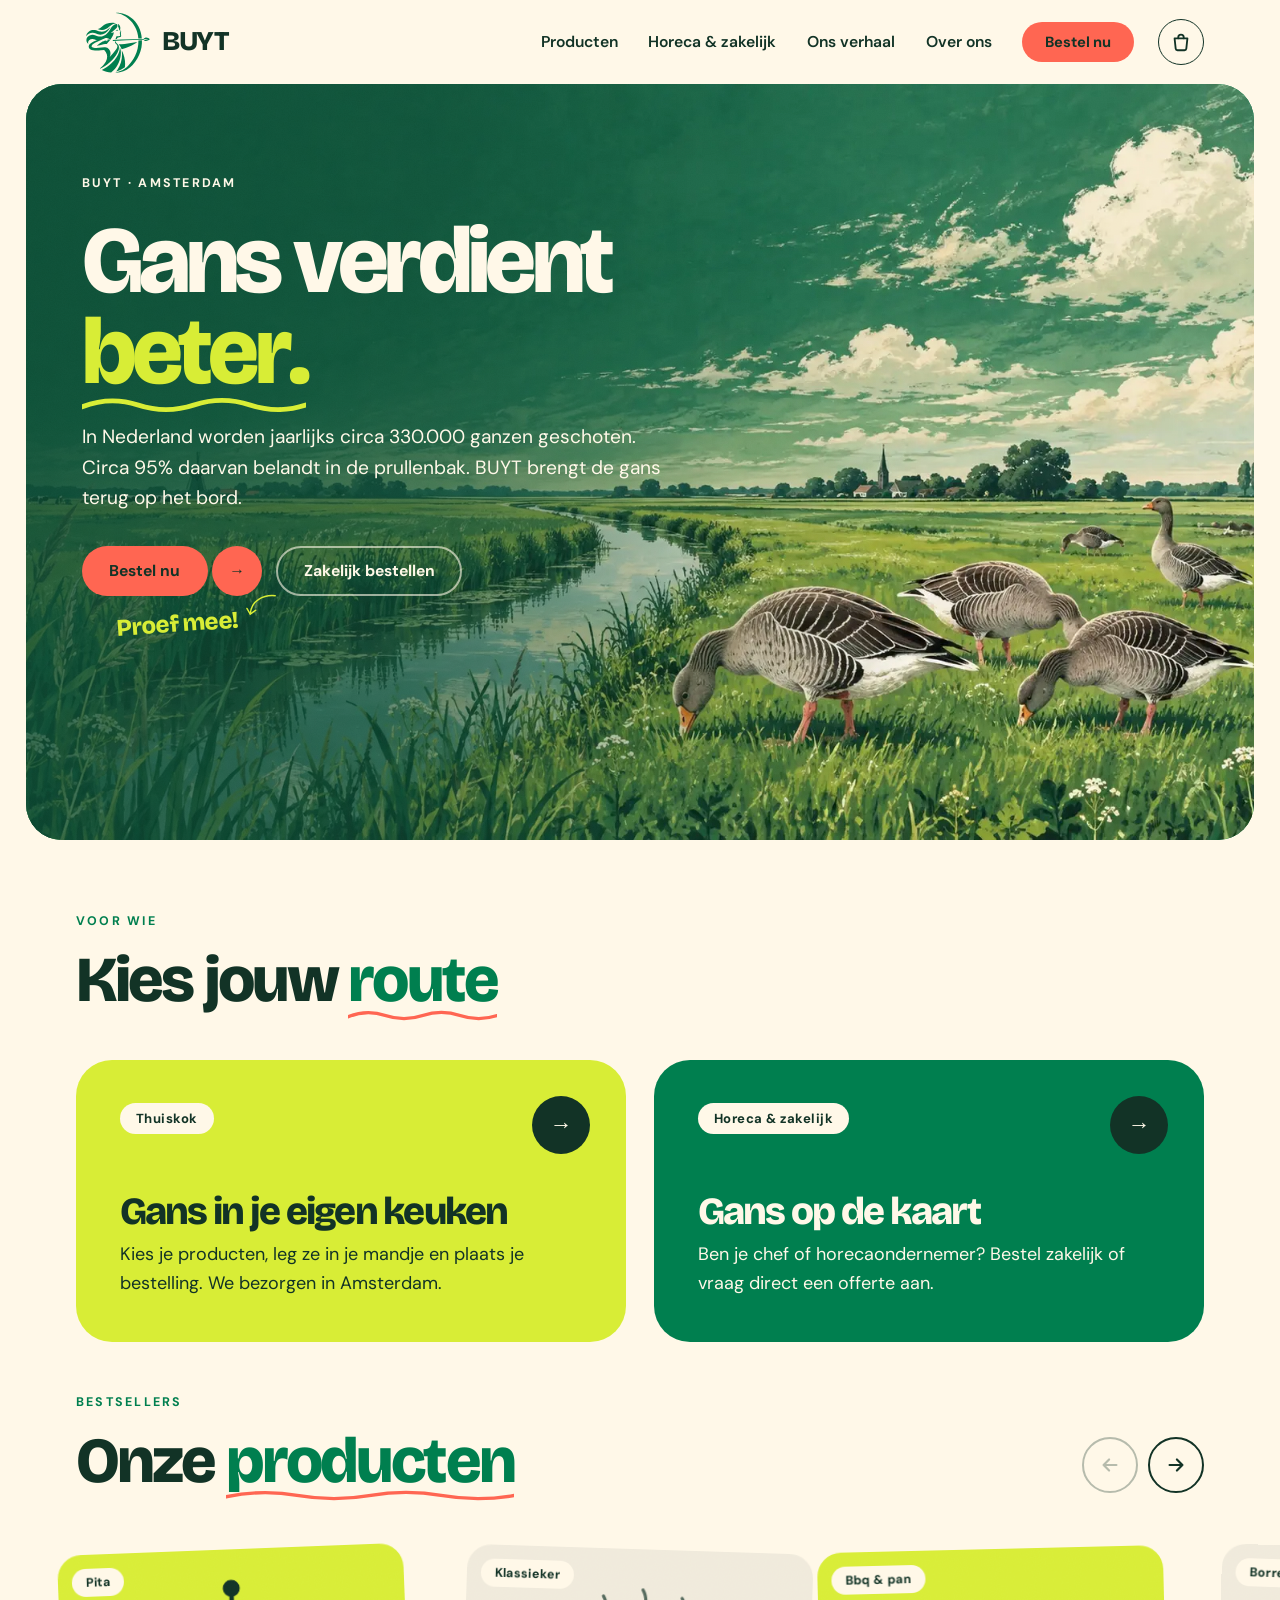
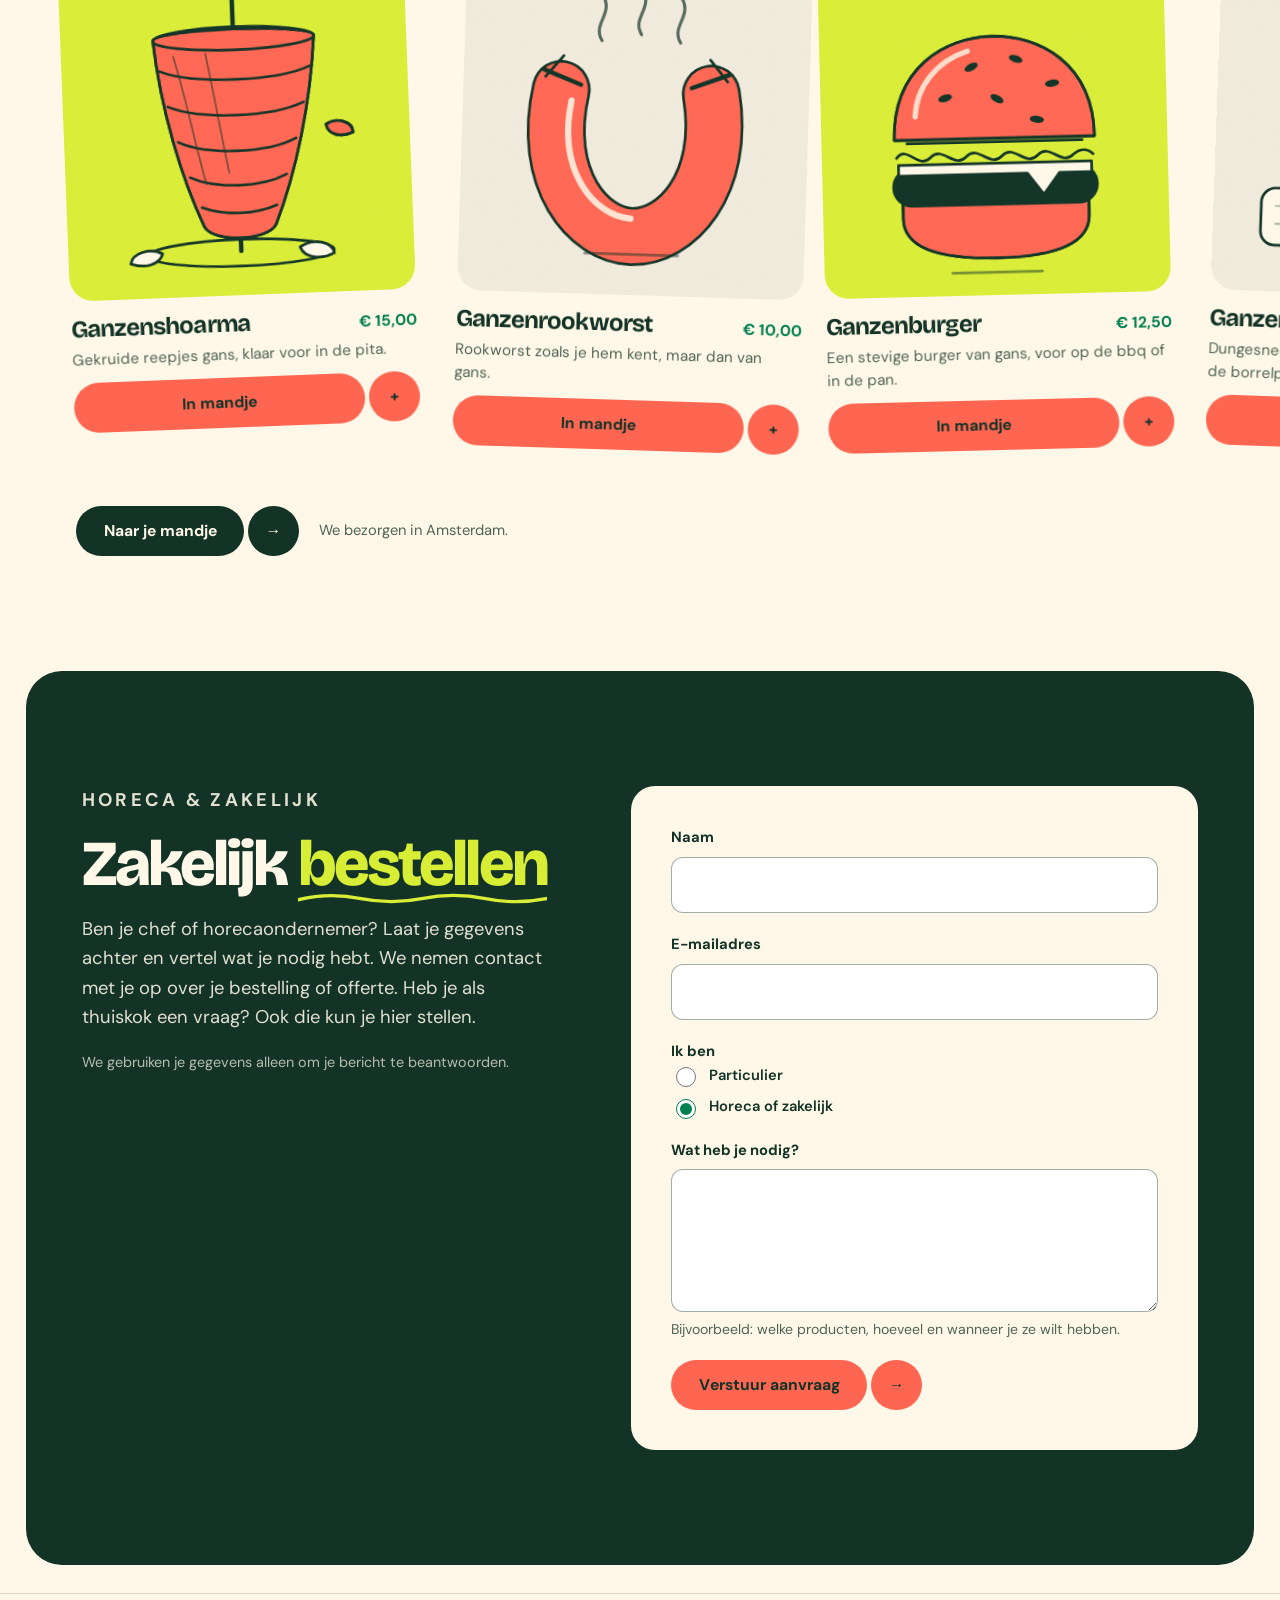
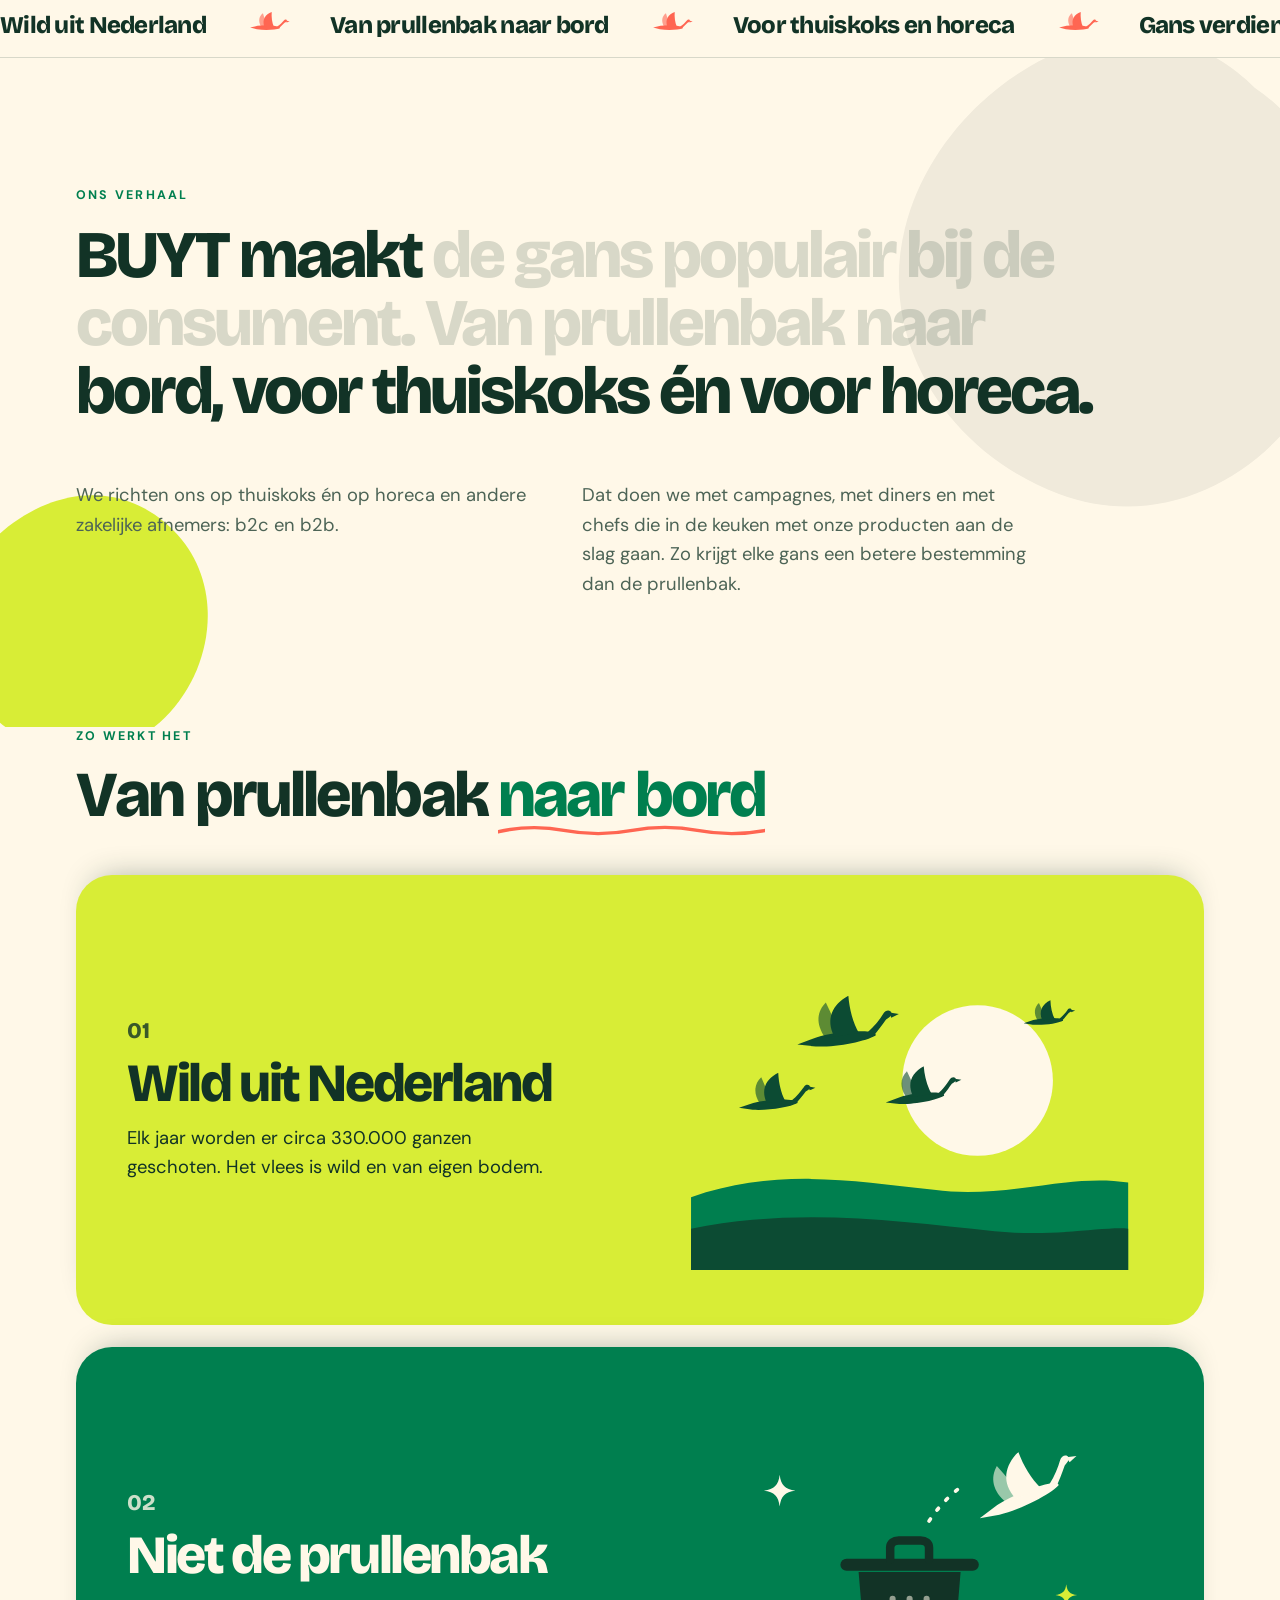
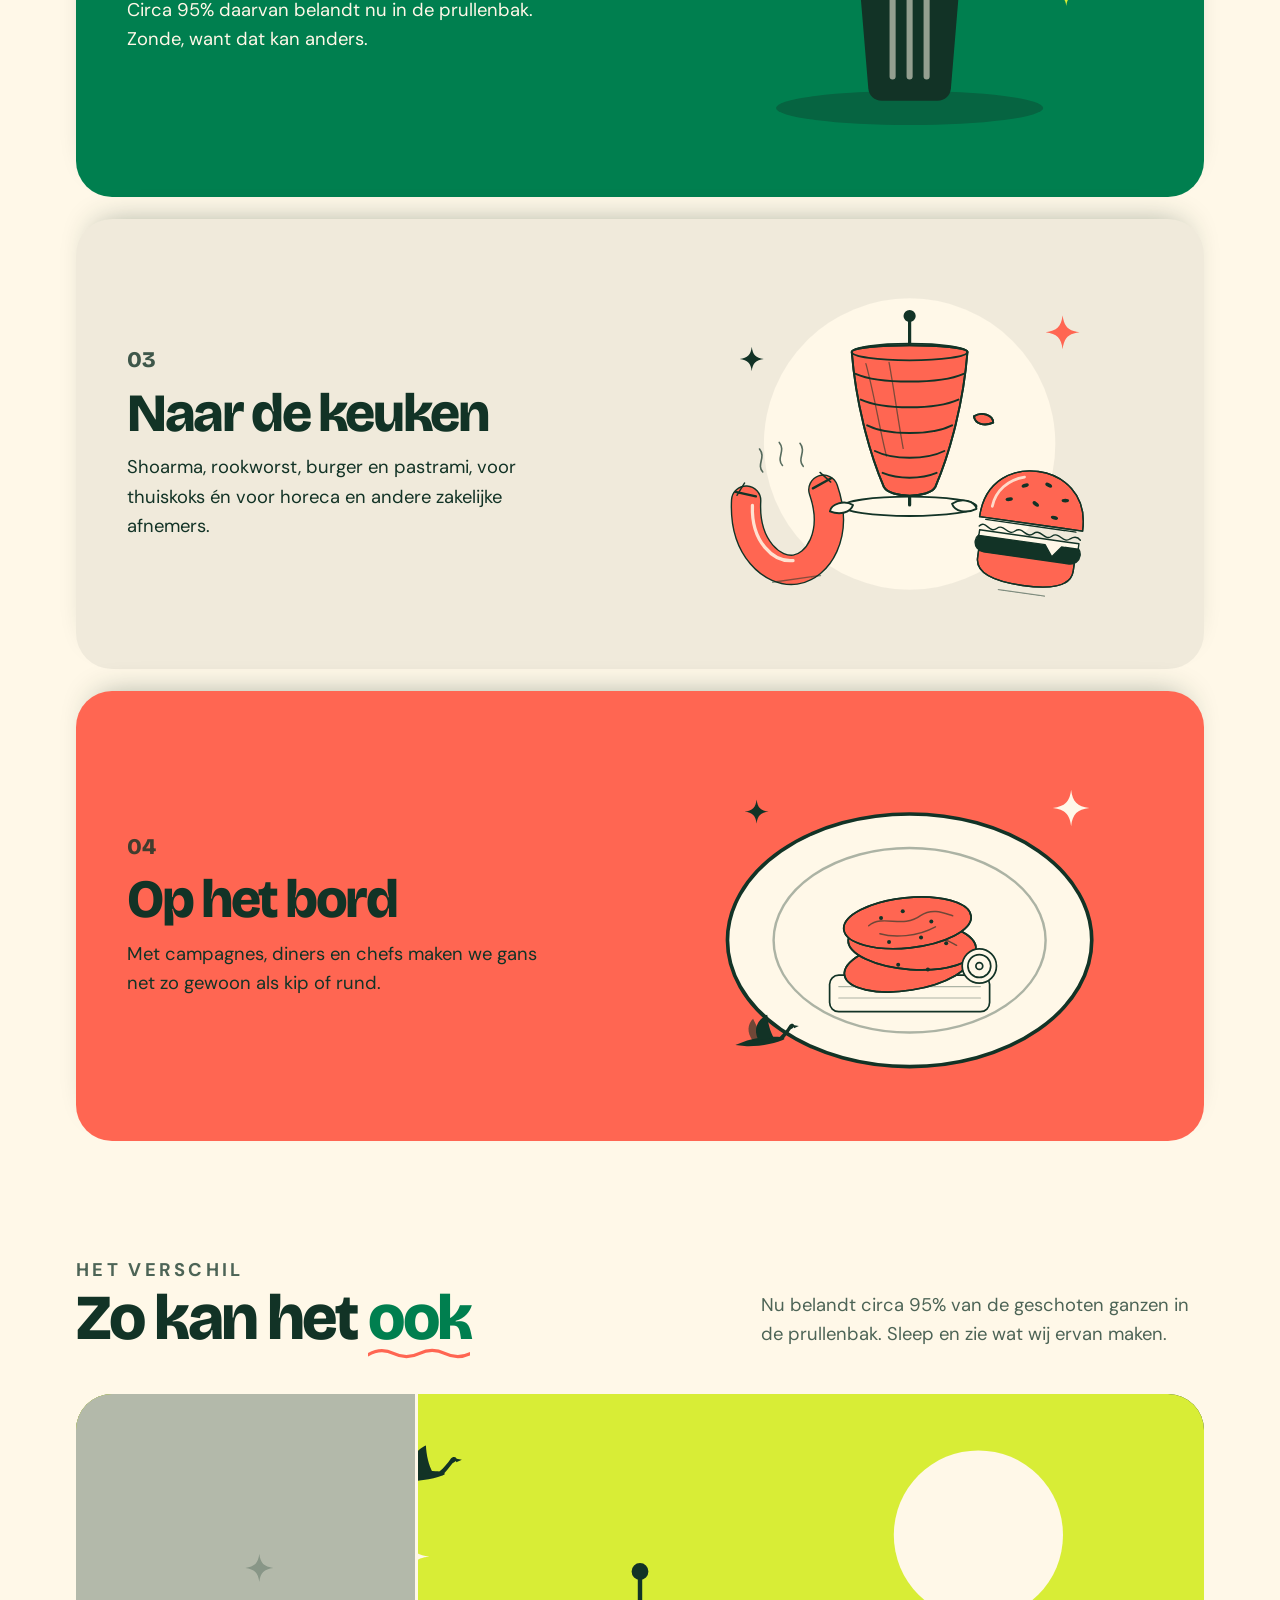
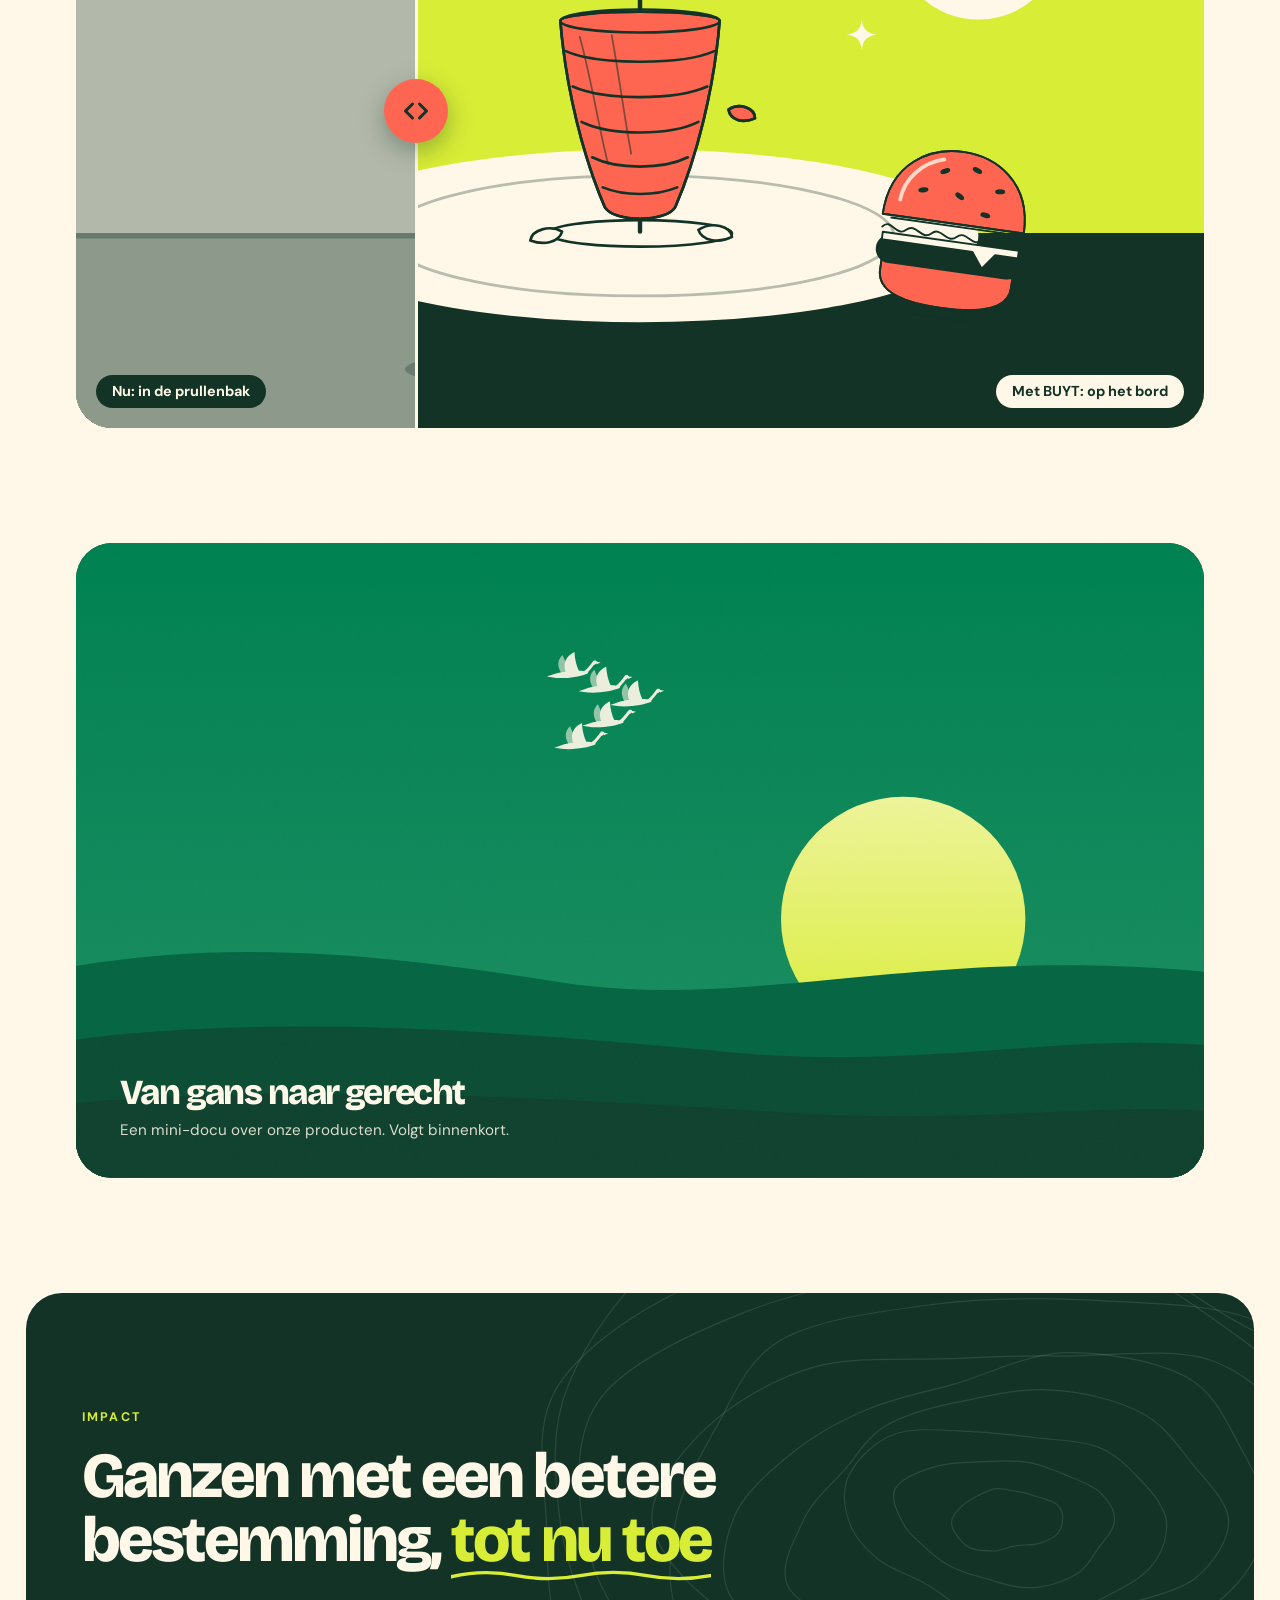
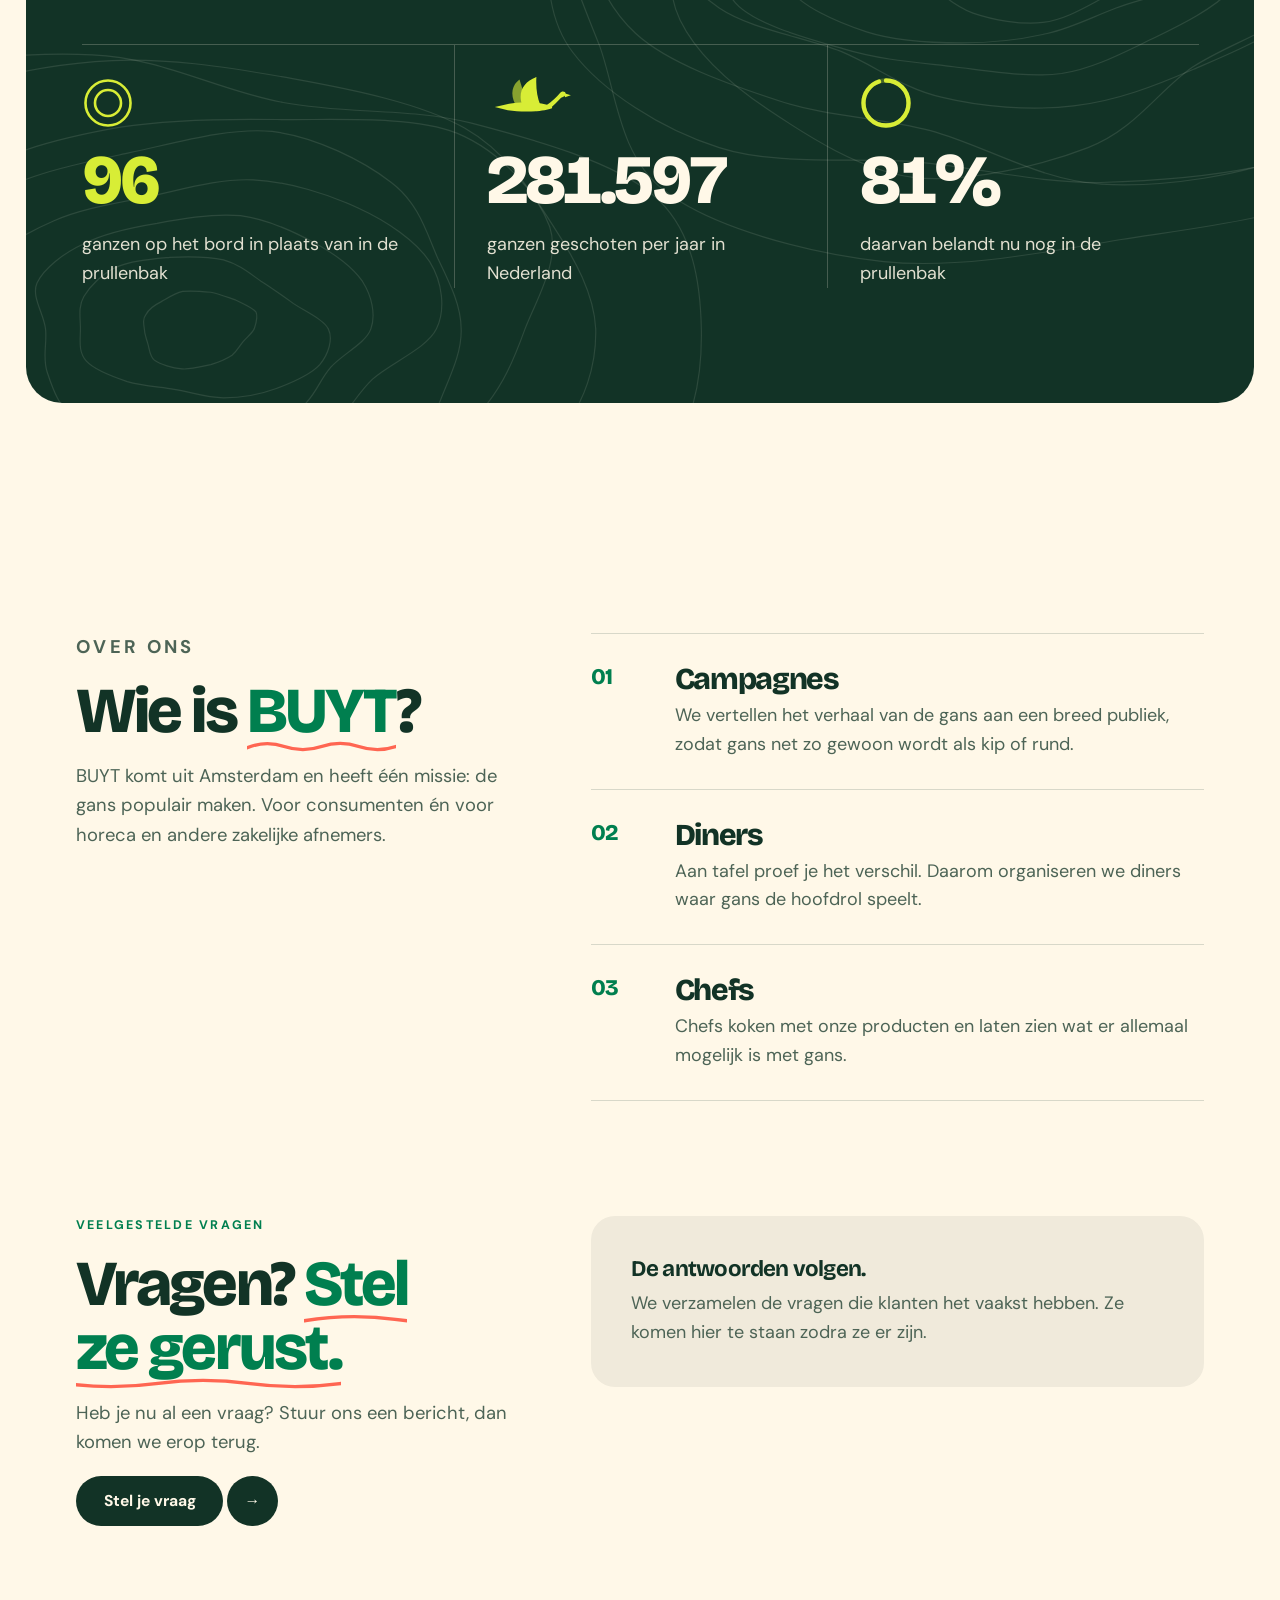
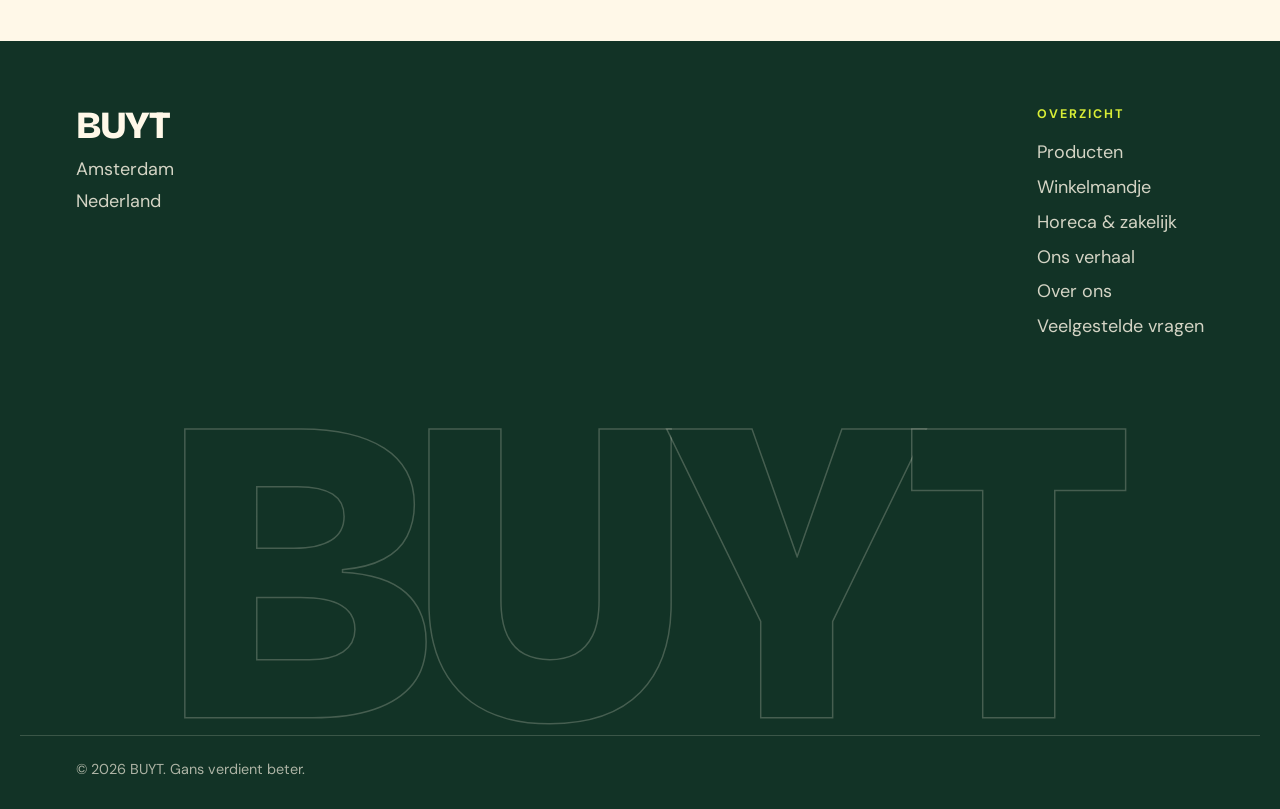
==== commit 08191ce0: "Hero: polder illustration as hero image (variant A), photo variant B kept ready Replaces the SVG lan" ====
--- a/index.html
+++ b/index.html
@@ -14,6 +14,7 @@
   <link rel="icon" href="assets/favicon.svg?v=3" type="image/svg+xml">
   <link rel="preload" href="assets/fonts/bricolage-grotesque-latin.woff2" as="font" type="font/woff2" crossorigin>
   <link rel="preload" href="assets/fonts/dm-sans-latin.woff2" as="font" type="font/woff2" crossorigin>
+  <link rel="preload" href="assets/hero-a.webp" as="image" type="image/webp" fetchpriority="high">
   <link rel="stylesheet" href="css/style.css">
   <script>
     (function () {
@@ -58,16 +59,6 @@
           <path d="M54 43C47 22 57 7 76 0C75 15 77 31 82 43Z"/>
         </g>
       </symbol>
-      <symbol id="goose-stand" viewBox="0 0 200 175">
-        <path fill="currentColor" d="M6 96L34 104C44 88 70 78 100 78C118 78 132 82 142 90C150 72 152 52 148 36C146 22 154 10 168 10C178 10 184 16 184 24L199 31L184 34C178 38 172 40 170 48C168 64 172 82 166 100C176 112 170 132 146 140C126 148 100 150 80 148C48 146 22 130 16 112C14 106 10 100 6 96Z"/>
-        <path d="M92 146L90 170M114 146L116 170M80 172H100M106 172H126" stroke="currentColor" stroke-width="5" stroke-linecap="round" fill="none"/>
-      </symbol>
-      <symbol id="goose-graze" viewBox="0 0 200 175">
-        <path fill="currentColor" d="M6 96L34 104C44 88 70 78 100 78C124 78 148 88 160 106C168 122 152 140 128 146C110 150 90 150 76 148C46 146 22 130 16 112C14 106 10 100 6 96Z"/>
-        <path d="M146 92C166 100 178 120 183 142" stroke="currentColor" stroke-width="20" stroke-linecap="round" fill="none"/>
-        <path fill="currentColor" d="M176 138C186 134 196 140 200 150L186 160C180 158 174 148 176 138Z"/>
-        <path d="M92 146L90 170M114 146L116 170M80 172H100M106 172H126" stroke="currentColor" stroke-width="5" stroke-linecap="round" fill="none"/>
-      </symbol>
       <symbol id="bin" viewBox="0 0 120 150">
         <path fill="currentColor" d="M18 40H102L94 136C93.500 142 89 146 83 146H37C31 146 26.500 142 26 136Z"/>
         <path d="M46 62V126M60 62V126M74 62V126" stroke="#FFF8E8" stroke-width="5" stroke-linecap="round" fill="none" opacity=".55"/>
@@ -83,14 +74,6 @@
           <circle cx="30" cy="30" r="15"/>
         </g>
       </symbol>
-      <g id="reeds" fill="none" stroke="currentColor" stroke-linecap="round">
-        <path d="M30 760C34 660 46 590 78 520" stroke-width="5"/>
-        <path d="M62 760C64 690 74 640 100 590" stroke-width="4"/>
-        <path d="M8 760C10 690 16 630 30 580" stroke-width="4"/>
-        <path d="M96 760C98 700 106 660 126 626" stroke-width="3.5"/>
-        <ellipse cx="80" cy="516" rx="7" ry="22" fill="currentColor" stroke="none" transform="rotate(14 80 516)"/>
-        <ellipse cx="102" cy="584" rx="6" ry="18" fill="currentColor" stroke="none" transform="rotate(12 102 584)"/>
-      </g>
     </defs>
   </svg>
 
@@ -120,79 +103,14 @@
   </header>
 
   <main id="main">
-    <section class="hero grain" aria-labelledby="hero-title">
+    <section class="hero hero--image hero--illustration grain" aria-labelledby="hero-title">
+      <!-- Hero-afbeelding. Nu versie A (illustratie). Wisselen naar versie B (foto):
+           1. zet op de <section> hierboven "hero--photo" in plaats van "hero--illustration";
+           2. gebruik hieronder src="assets/hero-b.webp" width="1344" height="752" en de alt-tekst
+              "Grauwe ganzen grazen op een dijk naast een sloot in het Nederlandse polderlandschap";
+           3. pas de <link rel="preload"> in de <head> aan naar assets/hero-b.webp. -->
       <div class="hero__art">
-        <svg viewBox="0 0 1600 760" preserveAspectRatio="xMidYMax slice" role="img" aria-label="Illustratie van een Nederlands polderlandschap bij zonsondergang met ganzen. Tijdelijk in plaats van een landschapsfoto.">
-          <defs>
-            <linearGradient id="hsky" x1="0" y1="0" x2="0" y2="1">
-              <stop offset="0" stop-color="#007F4F"/>
-              <stop offset=".55" stop-color="#007F4F"/>
-              <stop offset="1" stop-color="#1F8E61"/>
-            </linearGradient>
-            <radialGradient id="hglow" cx="1120" cy="480" r="640" gradientUnits="userSpaceOnUse">
-              <stop offset="0" stop-color="#D8ED36" stop-opacity=".42"/>
-              <stop offset=".55" stop-color="#D8ED36" stop-opacity=".1"/>
-              <stop offset="1" stop-color="#D8ED36" stop-opacity="0"/>
-            </radialGradient>
-            <linearGradient id="hsun" x1="0" y1="0" x2="0" y2="1">
-              <stop offset="0" stop-color="#EDF398"/>
-              <stop offset="1" stop-color="#D8ED36"/>
-            </linearGradient>
-            <linearGradient id="hmeadow" x1="0" y1="0" x2="0" y2="1">
-              <stop offset="0" stop-color="#0F402D"/>
-              <stop offset="1" stop-color="#123326"/>
-            </linearGradient>
-          </defs>
-          <rect width="1600" height="760" fill="url(#hsky)"/>
-          <rect width="1600" height="760" fill="url(#hglow)"/>
-          <g class="px" data-depth="8"><circle cx="1120" cy="470" r="150" fill="url(#hsun)"/></g>
-          <g class="px" data-depth="14">
-            <path d="M0 520C200 486 400 500 620 526C840 552 1000 494 1220 506C1400 516 1520 534 1600 516V760H0Z" fill="#066441"/>
-            <g class="windmill" fill="#0F402D" stroke="#0F402D">
-              <path d="M1458 522L1482 522L1475 454L1465 454Z" stroke="none"/>
-              <g class="windmill__blades" stroke-width="5" stroke-linecap="round">
-                <path d="M1470 450V394M1470 450H1526M1470 450V506M1470 450H1414"/>
-              </g>
-            </g>
-          </g>
-          <g class="px" data-depth="22">
-            <path d="M0 580C260 540 480 560 720 592C960 624 1140 556 1380 574C1500 583 1560 594 1600 588V760H0Z" fill="#0C4B33"/>
-            <path d="M0 640C300 604 560 626 820 650C1080 674 1300 620 1600 640V760H0Z" fill="#0F402D"/>
-            <path d="M0 662C300 638 600 652 860 672C1120 692 1360 652 1600 666V760H0Z" fill="url(#hmeadow)"/>
-          </g>
-          <g class="px" data-depth="34">
-            <g class="flock" style="color:#FFF8E8" opacity=".95">
-              <g transform="translate(1110 226) rotate(-8) scale(.62)">
-                <use href="#goose-fly" x="0" y="0" width="130" height="80"/>
-                <use href="#goose-fly" x="-64" y="-36" width="130" height="80"/>
-                <use href="#goose-fly" x="-64" y="38" width="130" height="80"/>
-                <use href="#goose-fly" x="-128" y="-74" width="130" height="80"/>
-                <use href="#goose-fly" x="-128" y="78" width="130" height="80"/>
-                <use href="#goose-fly" x="-192" y="-108" width="130" height="80"/>
-                <use href="#goose-fly" x="-192" y="118" width="130" height="80"/>
-              </g>
-            </g>
-            <g class="flock flock--slow" style="color:#FFF8E8" opacity=".7">
-              <g transform="translate(1400 330) rotate(-5) scale(.3)">
-                <use href="#goose-fly" x="0" y="0" width="130" height="80"/>
-                <use href="#goose-fly" x="-64" y="-36" width="130" height="80"/>
-                <use href="#goose-fly" x="-64" y="38" width="130" height="80"/>
-                <use href="#goose-fly" x="-128" y="-74" width="130" height="80"/>
-                <use href="#goose-fly" x="-128" y="78" width="130" height="80"/>
-              </g>
-            </g>
-          </g>
-          <g class="px" data-depth="46" style="color:#FFF8E8">
-            <use href="#goose-stand" width="200" height="175" transform="translate(240 654) scale(.5)"/>
-            <use href="#goose-graze" width="200" height="175" transform="translate(380 664) scale(.42)"/>
-            <use href="#goose-stand" width="200" height="175" transform="translate(1134 641) scale(-.62 .62)"/>
-            <use href="#goose-graze" width="200" height="175" transform="translate(1190 659) scale(.5)"/>
-            <use href="#goose-stand" width="200" height="175" transform="translate(1410 665) scale(-.4 .4)"/>
-            <use href="#goose-stand" width="200" height="175" transform="translate(1440 640) scale(.7)"/>
-            <use href="#reeds" x="0" y="0" style="color:#123326"/>
-            <use href="#reeds" transform="translate(1600 0) scale(-1 1)" style="color:#123326"/>
-          </g>
-        </svg>
+        <img src="assets/hero-a.webp" alt="Illustratie van een Nederlands polderlandschap met een sloot en grauwe ganzen die grazen" width="1672" height="941" fetchpriority="high" decoding="async">
       </div>
       <div class="wrap hero__inner">
         <div class="hero__copy">
@@ -208,16 +126,6 @@
             </p>
           </div>
         </div>
-      </div>
-      <div class="badge" aria-hidden="true">
-        <div class="badge__spin">
-          <svg class="badge__ring" viewBox="0 0 200 200">
-            <defs><path id="badge-circle" d="M100 100m-78 0a78 78 0 1 1 156 0a78 78 0 1 1-156 0"/></defs>
-            <circle cx="100" cy="100" r="100" fill="#FF6652"/>
-            <text font-family="'Bricolage Grotesque', Arial, sans-serif" font-size="14" font-weight="800" letter-spacing="2" fill="#123326"><textPath href="#badge-circle" textLength="486" lengthAdjust="spacing">VAN PRULLENBAK NAAR BORD &#183; VAN PRULLENBAK NAAR BORD &#183; </textPath></text>
-          </svg>
-        </div>
-        <svg class="badge__goose" viewBox="0 0 130 80"><use href="#goose-fly"/></svg>
       </div>
     </section>
 
--- a/css/style.css
+++ b/css/style.css
@@ -200,8 +200,22 @@
 /* Hero */
 .hero { position: relative; margin-inline: var(--inset); border-radius: var(--panel-radius); background: var(--green); color: var(--cream); min-height: clamp(600px, 84vh, 820px); display: flex; align-items: flex-start; overflow: hidden; }
 .hero__art { position: absolute; inset: 0; }
-.hero__art svg { width: 100%; height: 100%; }
-.px { transform-origin: 800px 380px; transform-box: view-box; transform: scale(1.06); }
+.hero__art img { width: 100%; height: 100%; object-fit: cover; }
+/* Twee varianten voor de hero-afbeelding: .hero--illustration (nu actief) en .hero--photo (zie de opmerking bij de hero in index.html) */
+.hero--illustration .hero__art img { object-position: 60% 100%; }
+/* Lead en knoppen vallen over het heldere grasland: een donkergroene sluier links houdt ze leesbaar */
+.hero--illustration .hero__art::after {
+  content: ""; position: absolute; inset: 0; pointer-events: none;
+  background: linear-gradient(90deg, rgba(12, 75, 51, .82) 0%, rgba(12, 75, 51, .6) 32%, rgba(12, 75, 51, .12) 58%, rgba(12, 75, 51, 0) 72%);
+}
+/* De foto heeft een lichte, grijze lucht: een stevige sluier links houdt de tekst leesbaar, en de inzoom zet de ganzen rechts van de kop */
+.hero--photo .hero__art img { transform: scale(1.32); transform-origin: 0 72%; object-position: 0 72%; }
+.hero--photo .hero__art::after {
+  content: ""; position: absolute; inset: 0; pointer-events: none;
+  background:
+    linear-gradient(90deg, rgba(18, 51, 38, .86) 0%, rgba(18, 51, 38, .66) 34%, rgba(18, 51, 38, .16) 64%, rgba(18, 51, 38, 0) 100%),
+    linear-gradient(0deg, rgba(18, 51, 38, .35) 0%, rgba(18, 51, 38, 0) 34%);
+}
 .hero__inner { position: relative; z-index: 2; padding-block: clamp(44px, 7vw, 96px); }
 .hero__copy { max-width: min(700px, 54%); }
 .hero .eyebrow { font-weight: 700; letter-spacing: .18em; text-transform: uppercase; font-size: .78rem; color: var(--cream); margin: 0 0 1.4rem; }
@@ -218,16 +232,6 @@
   transition: opacity .6s ease calc(.5s + var(--d) * .12s), transform .9s var(--spring) calc(.5s + var(--d) * .12s);
 }
 
-.badge { position: absolute; z-index: 3; top: clamp(28px, 4vw, 56px); right: clamp(28px, 5vw, 72px); width: clamp(110px, 11vw, 150px); aspect-ratio: 1; }
-.badge__spin { width: 100%; height: 100%; will-change: transform; }
-.badge__ring { width: 100%; height: 100%; animation: spin 32s linear infinite; }
-.badge__goose { position: absolute; inset: 0; margin: auto; width: 42%; height: auto; color: var(--forest-deep); }
-
-.flock { animation: drift 10s ease-in-out infinite alternate; }
-.flock--slow { animation-duration: 14s; animation-delay: -4s; }
-@keyframes drift { from { transform: translate(0, 0); } to { transform: translate(-24px, 8px); } }
-.windmill__blades { transform-box: fill-box; transform-origin: center; animation: spin 46s linear infinite; }
-@keyframes spin { to { transform: rotate(360deg); } }
 
 /* Ticker */
 .marquee { overflow: hidden; margin-top: 28px; padding: 18px 0; border-block: 1px solid var(--hair); }
@@ -485,7 +489,10 @@
   .hero__inner { padding-bottom: 8px; }
   .hero__copy { max-width: none; }
   .hero__art { position: relative; inset: auto; order: 2; height: clamp(250px, 60vw, 440px); -webkit-mask-image: linear-gradient(to bottom, transparent 0, #000 22%); mask-image: linear-gradient(to bottom, transparent 0, #000 22%); }
-  .badge { display: none; }
+  .hero--illustration .hero__art img { object-position: 78% 100%; }
+  /* Op mobiel staat de tekst op het groen boven de afbeelding, dus geen sluier en geen inzoom */
+  .hero--illustration .hero__art::after, .hero--photo .hero__art::after { display: none; }
+  .hero--photo .hero__art img { transform: none; object-position: 30% 60%; }
   .step { position: relative; top: auto; grid-template-columns: minmax(0, 1fr); min-height: 0; }
   .step__art { max-height: 260px; }
   .carousel-nav { display: none; }
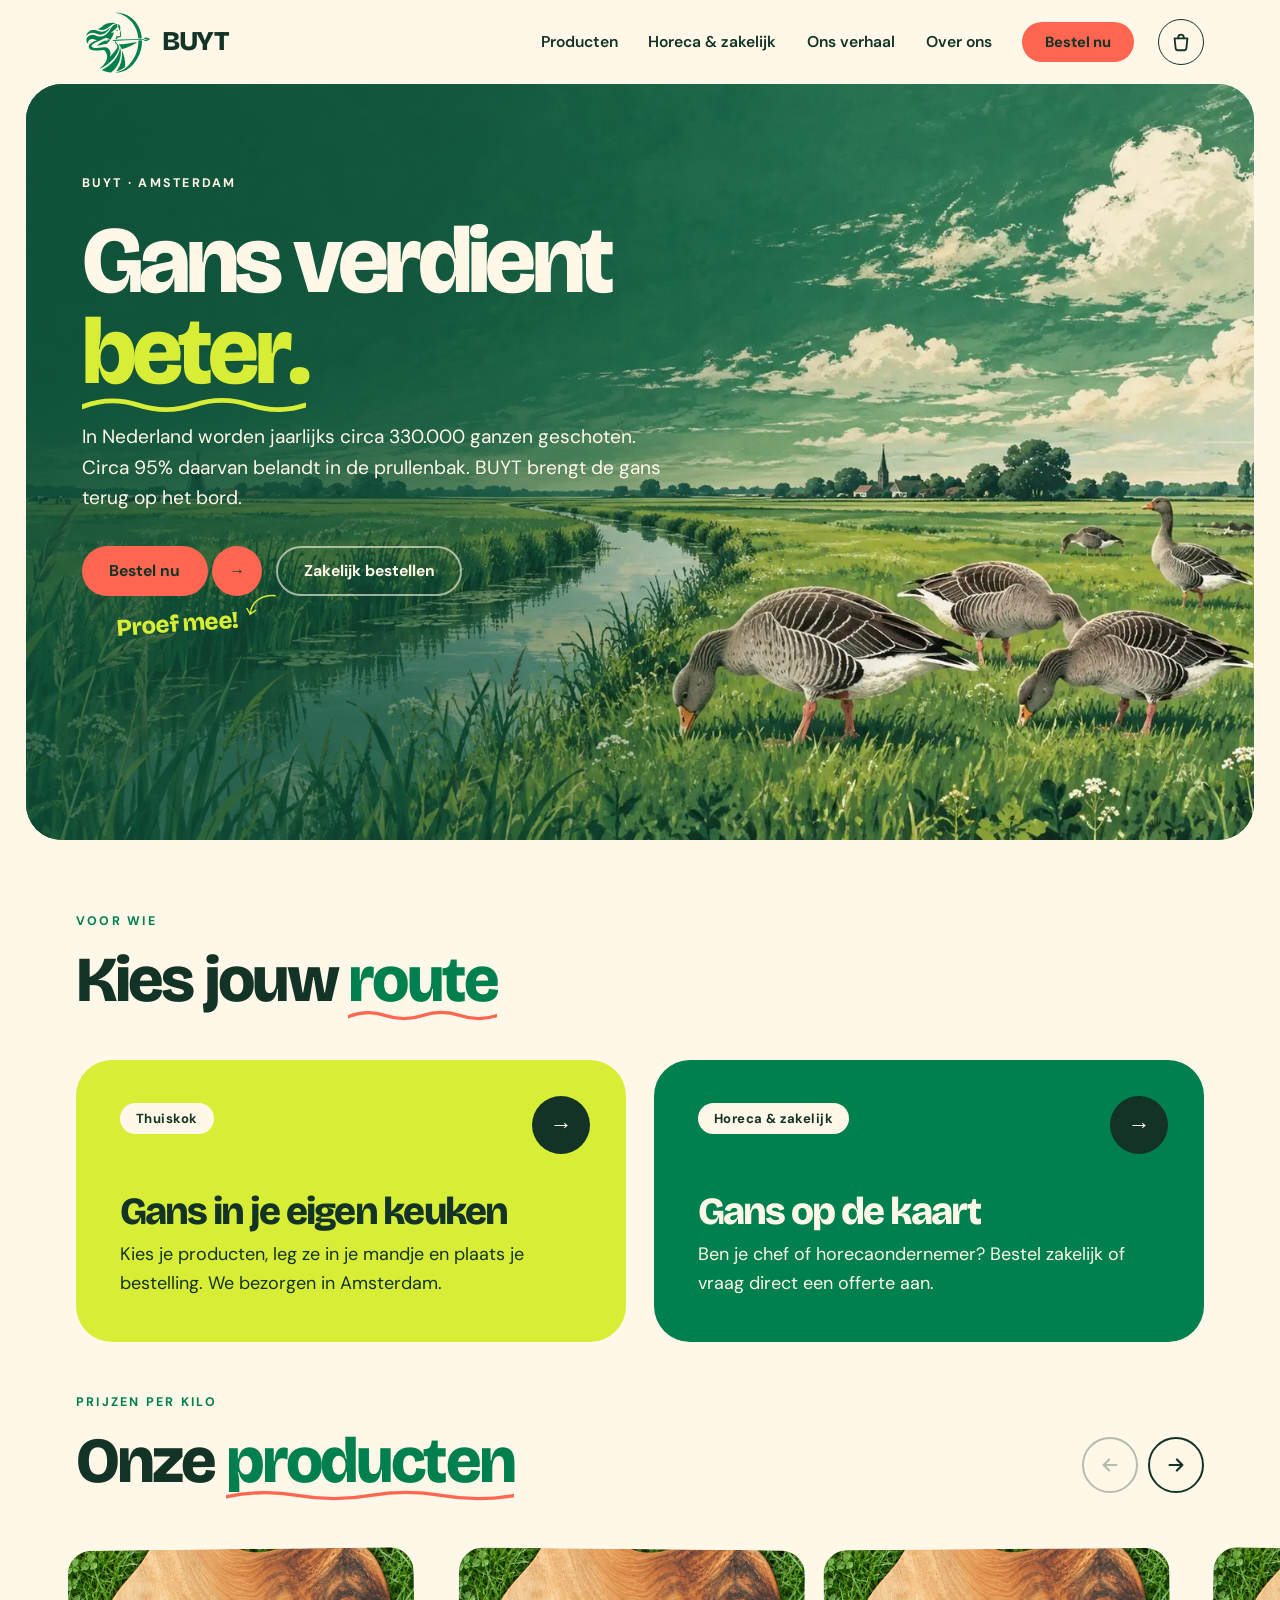
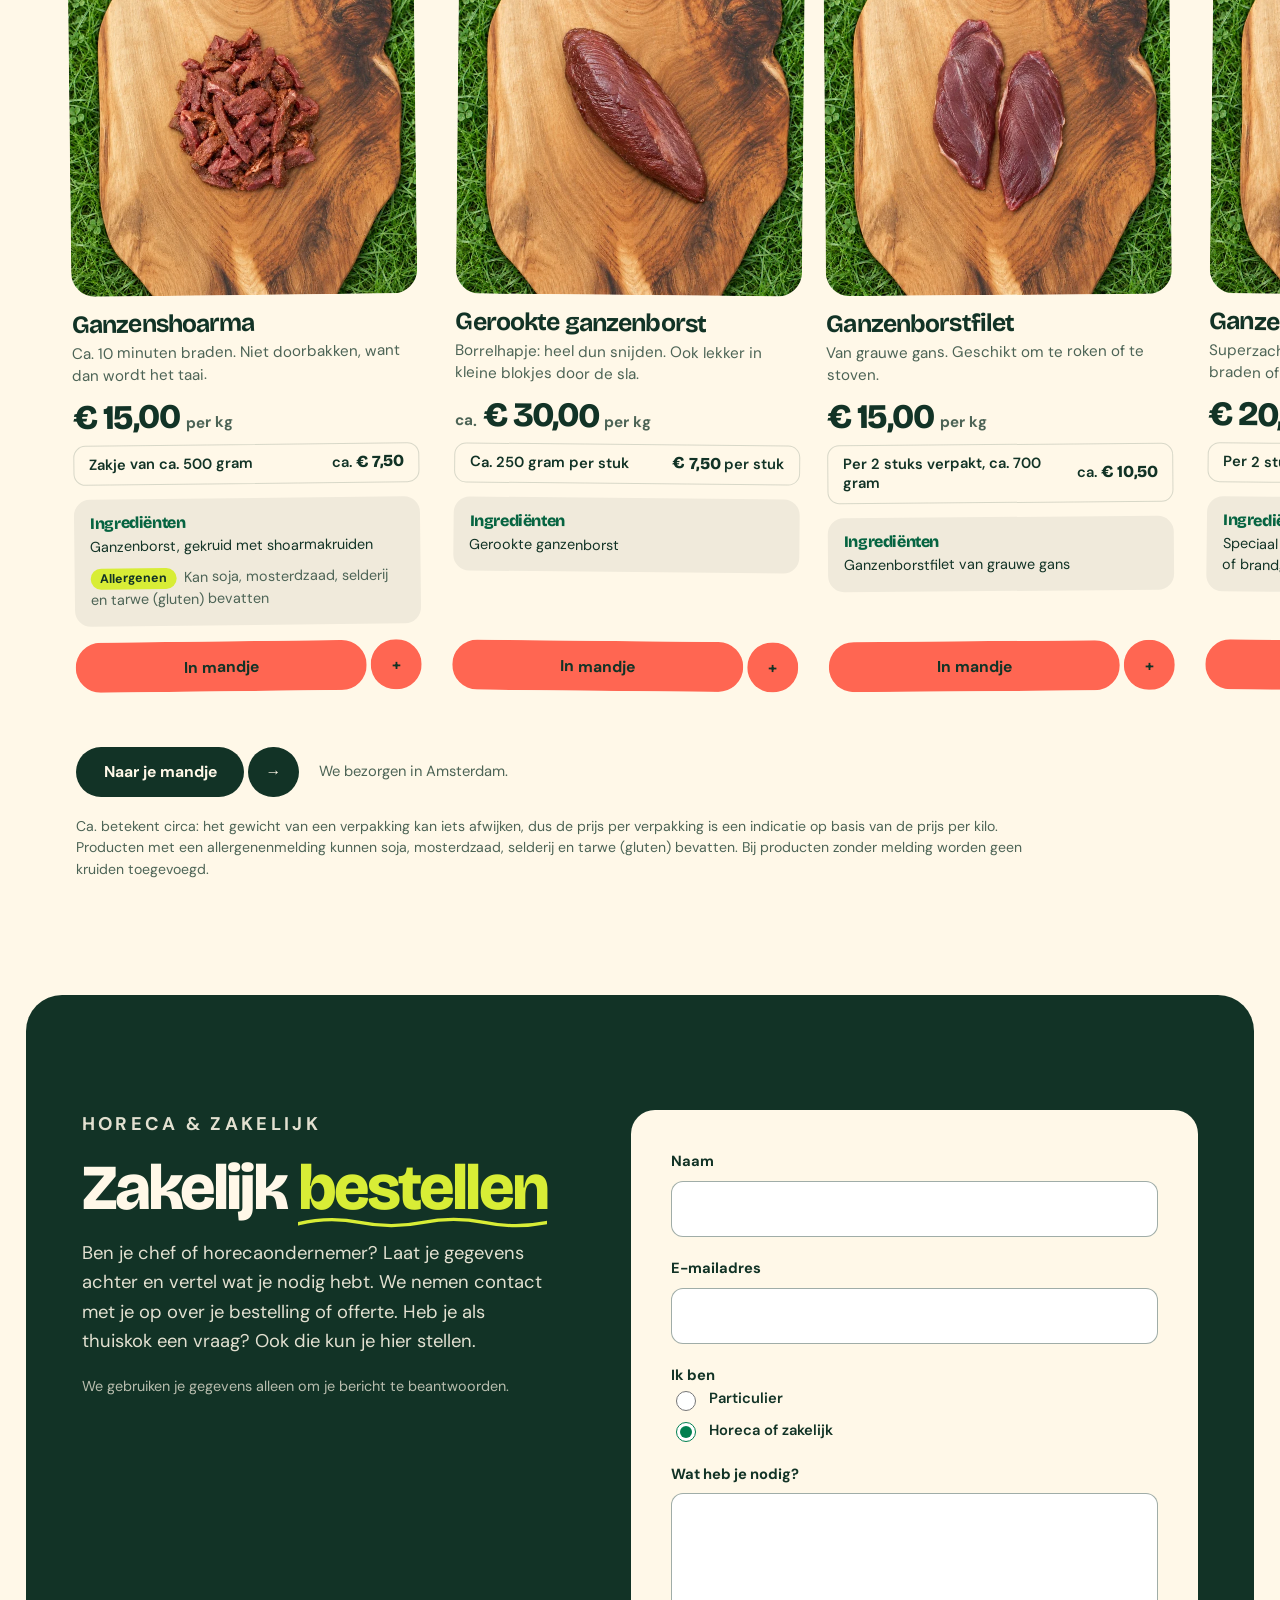
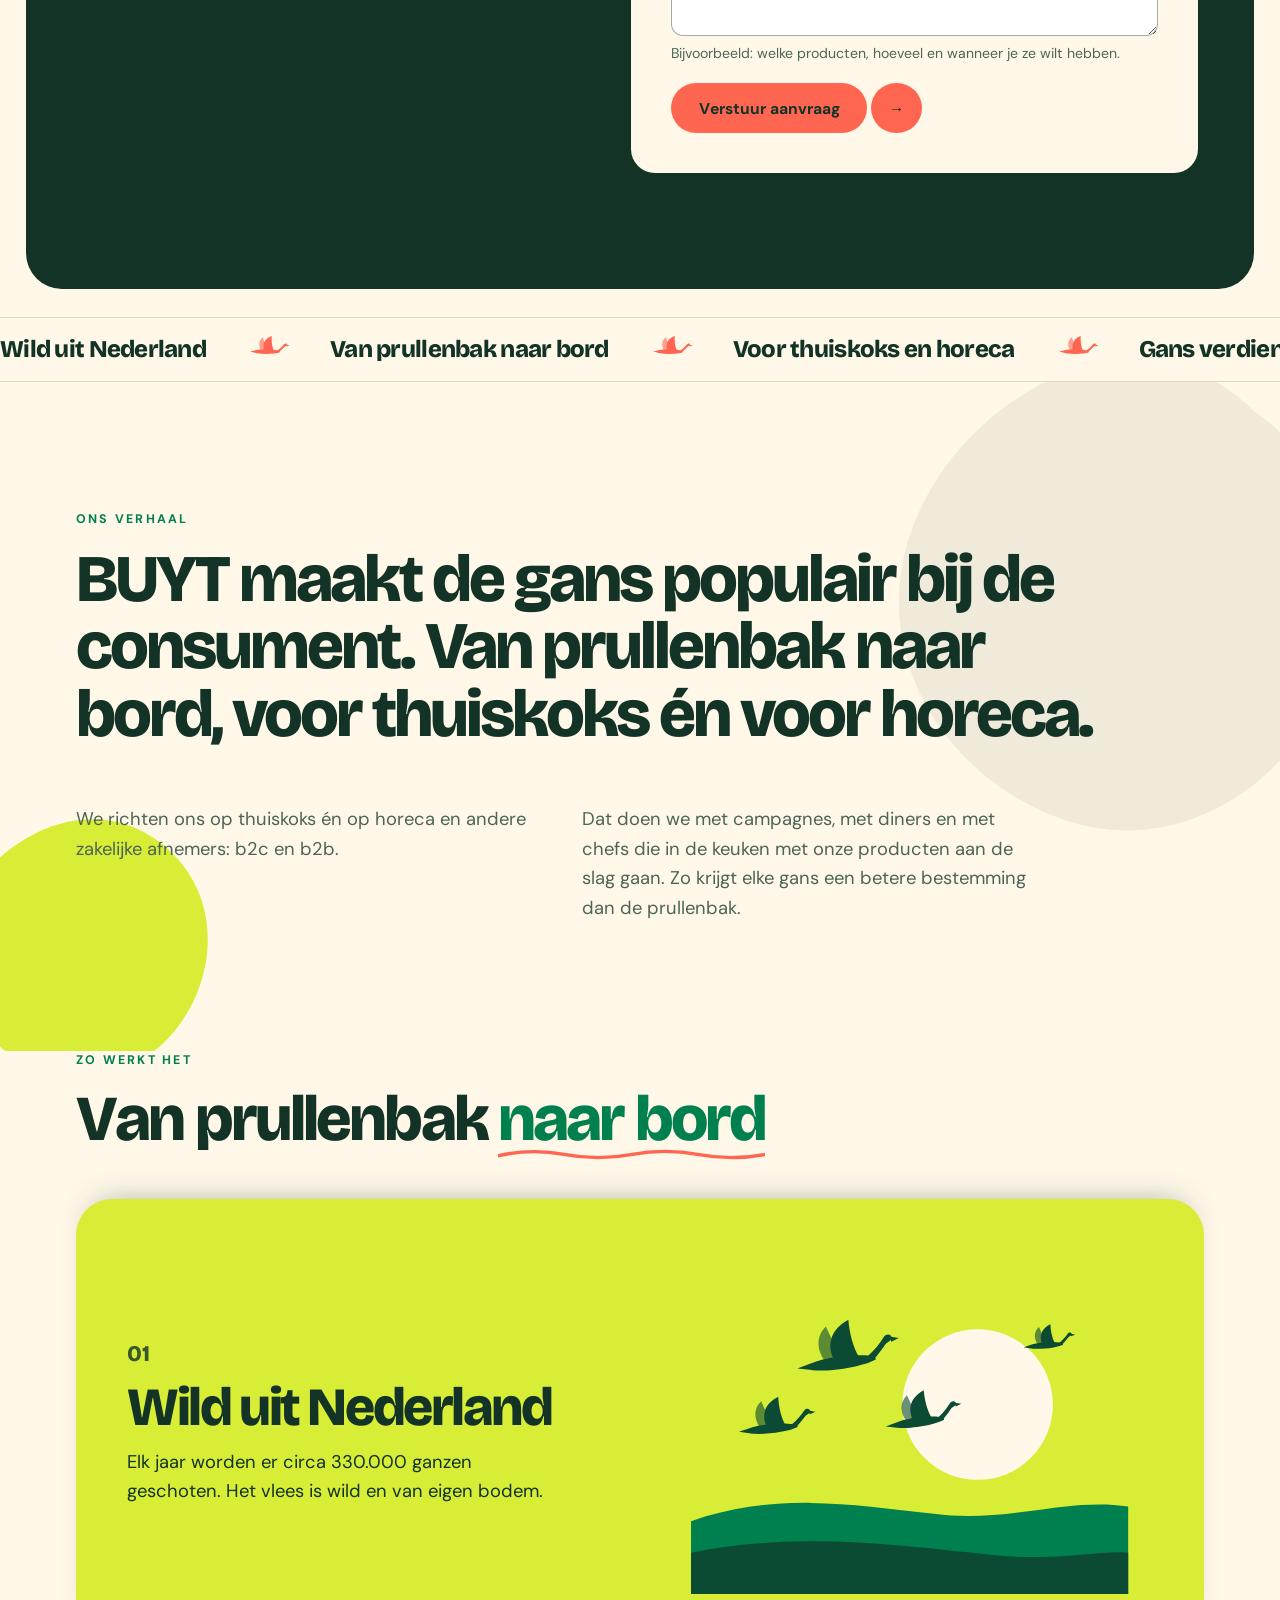
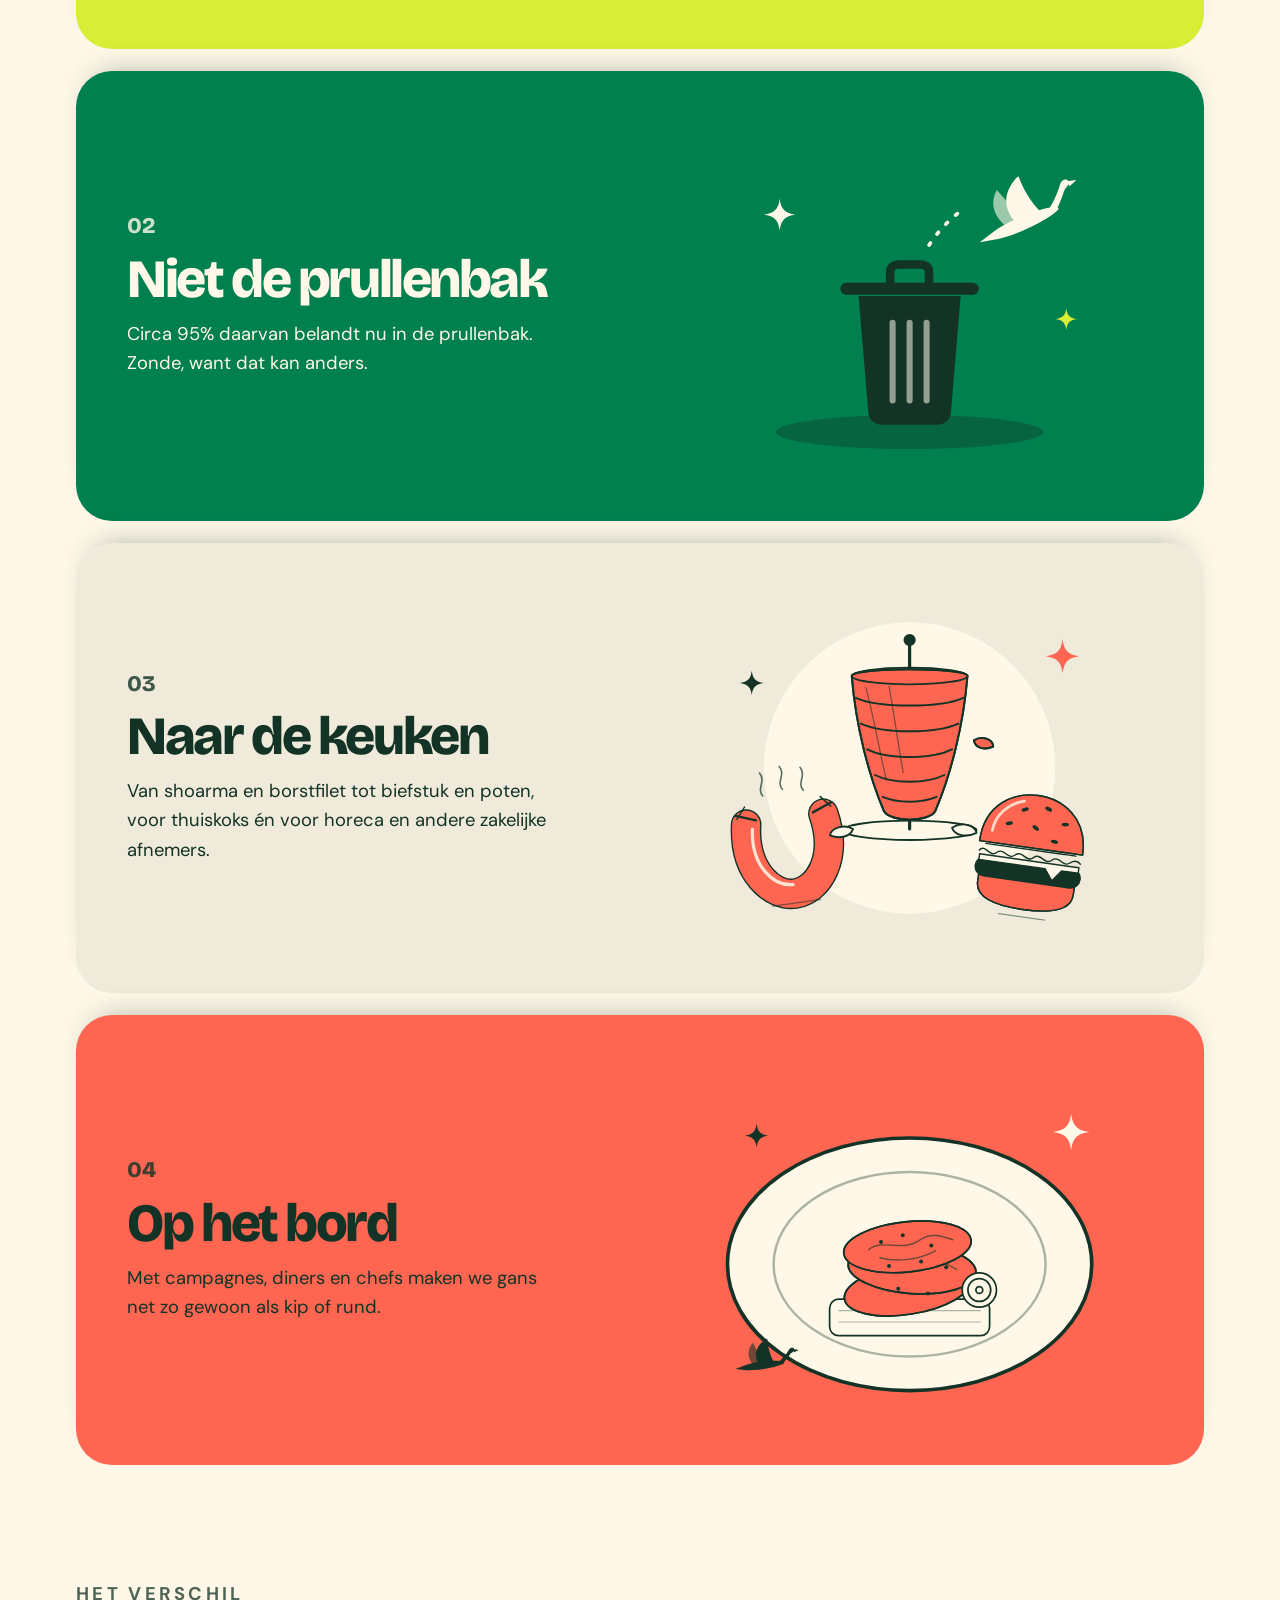
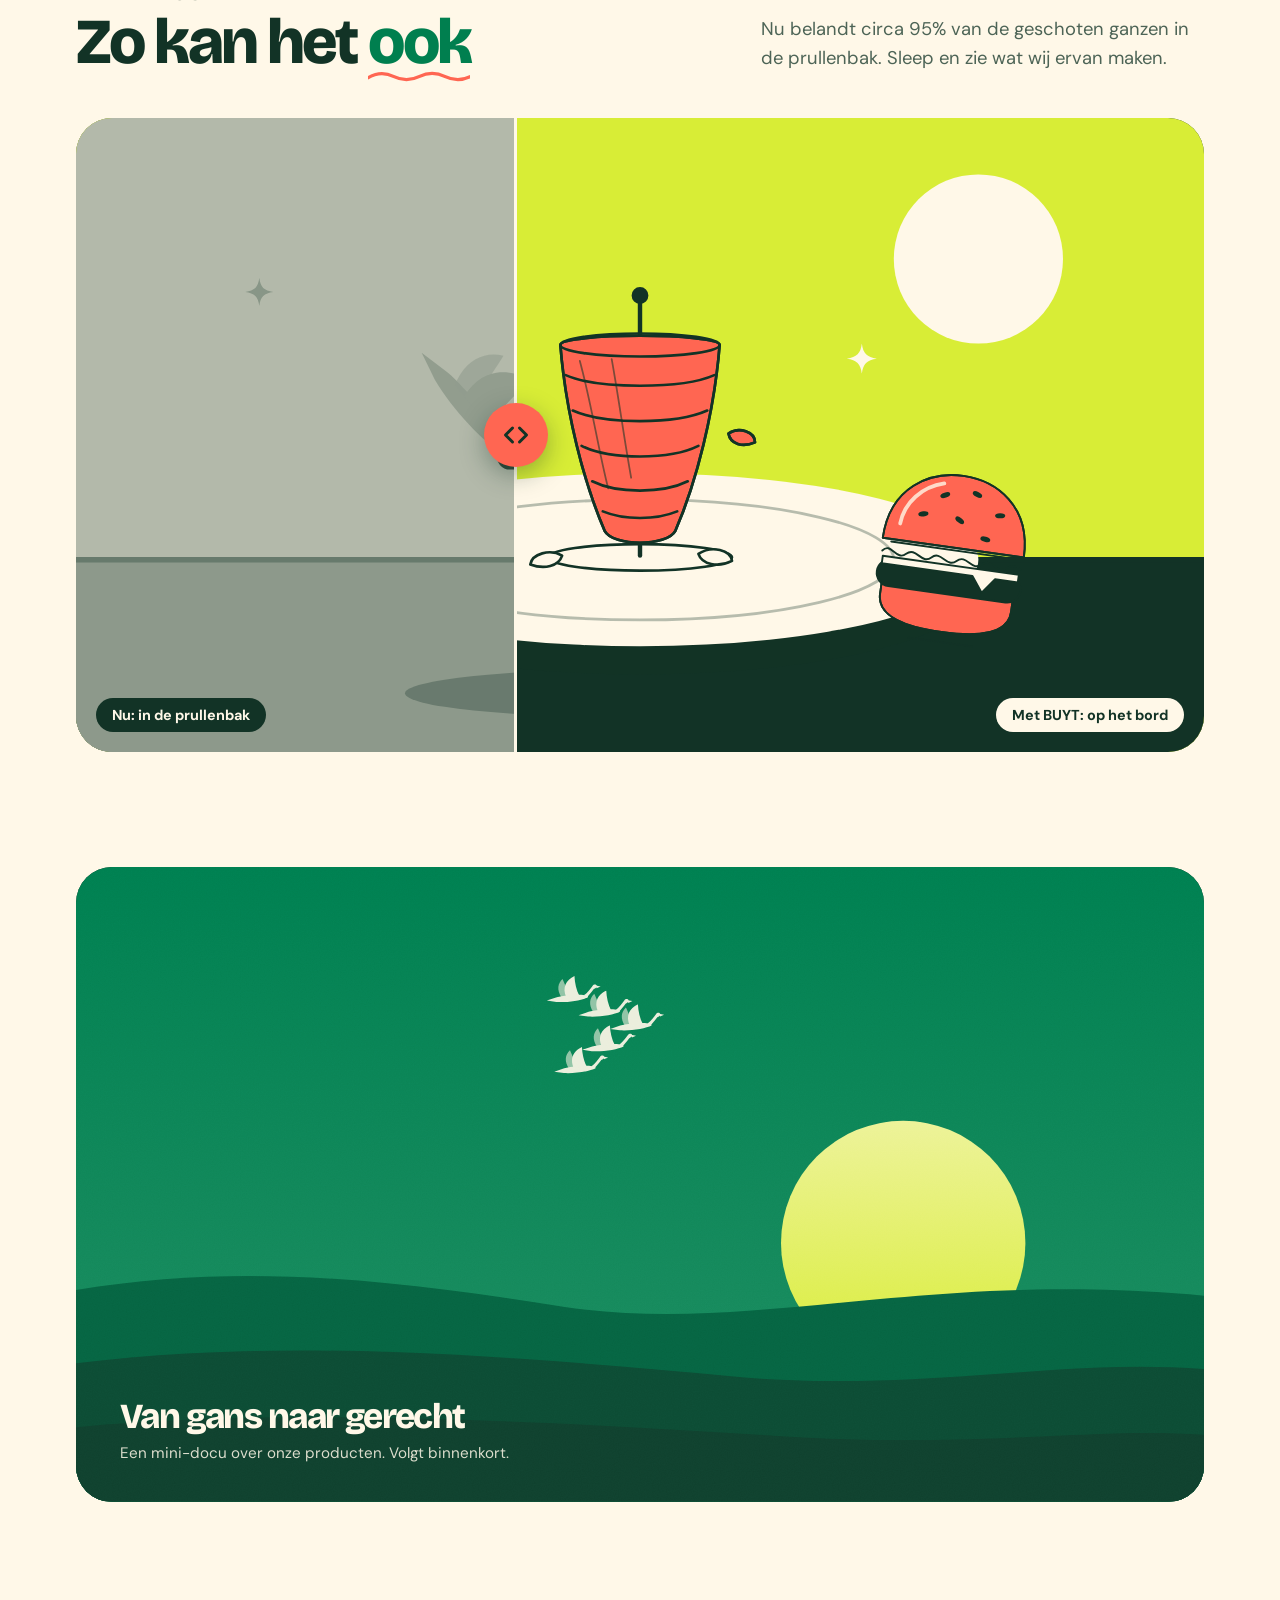
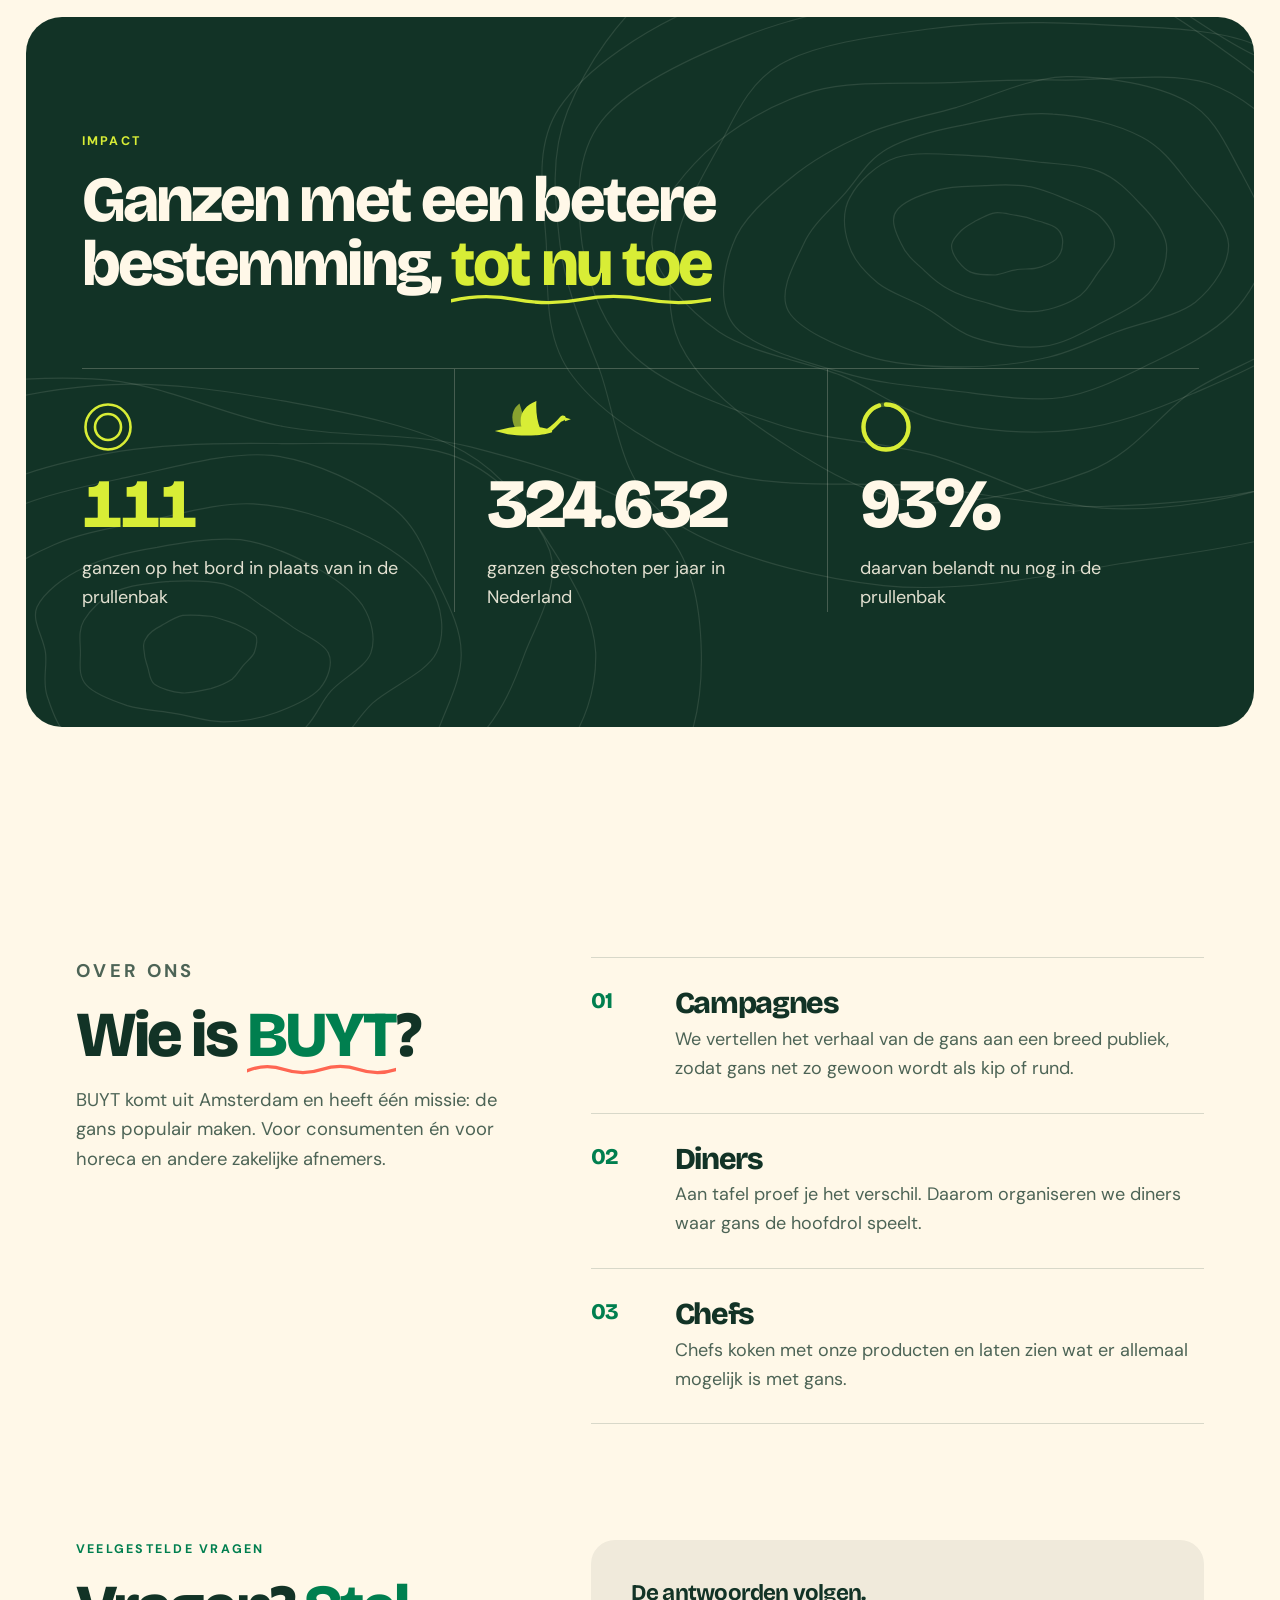
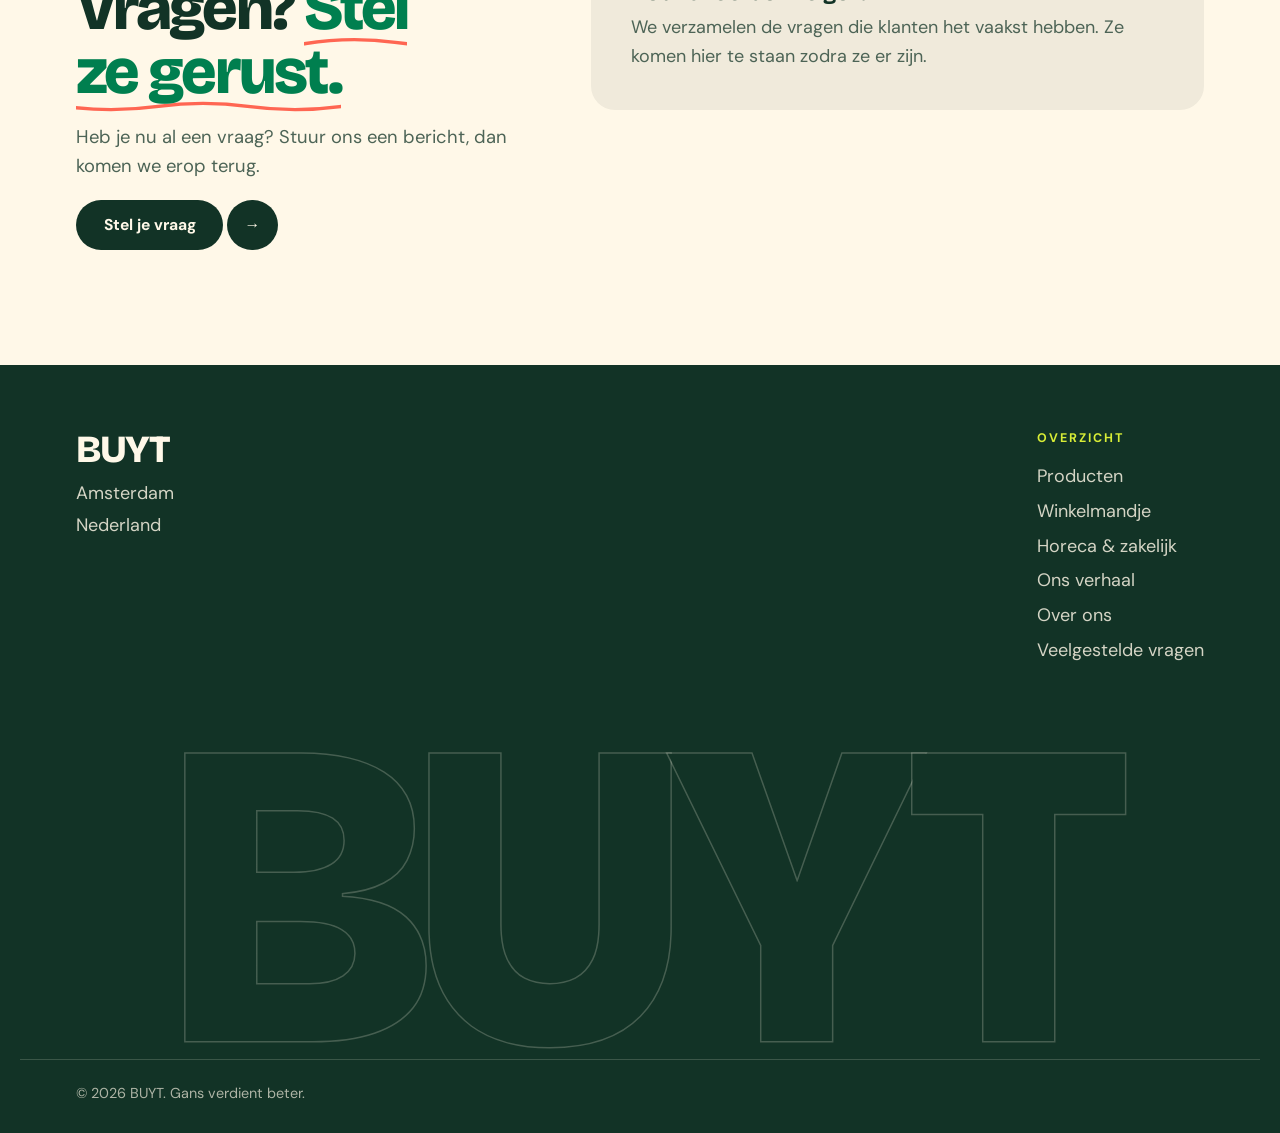
==== commit 8c2ab699: "Products: five goose products with photos, price per kilo, pack size and ingredients Replaces the fo" ====
--- a/index.html
+++ b/index.html
@@ -153,7 +153,7 @@
     <section class="section products-section" id="producten" aria-labelledby="prod-title">
       <div class="wrap products-head">
         <div>
-          <p class="kicker reveal">Bestsellers</p>
+          <p class="kicker reveal">Prijzen per kilo</p>
           <h2 id="prod-title" data-split>Onze <em>producten</em></h2>
         </div>
         <div class="carousel-nav" role="group" aria-label="Blader door de producten">
@@ -162,59 +162,124 @@
         </div>
       </div>
       <div class="carousel" tabindex="0" role="region" aria-label="Onze producten, scroll of sleep opzij">
-        <!-- Foto's: vervang de illustratie in <img src> door de foto (vierkant, 1:1), zet class="card__img card__img--photo grain"
-             op de wrapper en geef de foto een beschrijvende alt-tekst. De kleurtegel blijft als achtergrond. -->
+        <!-- Producten: elke kaart komt uit data/products.json (prijs, verpakking, ingrediënten). De tekst hieronder is de vaste
+             opmaak; cart.js zet de prijzen uit de json erin. Foto ontbreekt nog? Zet de foto in assets/products/<id>-640.webp
+             en -1200.webp, gebruik dezelfde <img srcset> als bij de andere kaarten en geef de wrapper class "card__img--photo". -->
         <ul class="track">
-          <li class="card" style="--tile:#D8ED36; --tilt:-2.2deg">
-            <div class="card__img grain"><span class="tag">Pita</span><img src="assets/product-shoarma.svg" alt="" width="400" height="400" loading="lazy" draggable="false"></div>
-            <div class="card__meta"><h3>Ganzenshoarma</h3><span class="price" data-price-for="ganzenshoarma">&euro;&nbsp;15,00</span></div>
-            <p>Gekruide reepjes gans, klaar voor in de pita.</p>
-            <button class="btn btn--primary btn--block" type="button" data-add="ganzenshoarma"><span class="btn__label">In mandje</span><span class="btn__arrow" aria-hidden="true">+</span></button>
-            <div class="stepper" data-stepper="ganzenshoarma" role="group" aria-label="Aantal Ganzenshoarma" hidden>
-              <button type="button" data-qty="dec" data-id="ganzenshoarma" aria-label="Minder Ganzenshoarma"><svg viewBox="0 0 24 24" aria-hidden="true"><path d="M5 12h14" fill="none" stroke="currentColor" stroke-width="2.6" stroke-linecap="round"/></svg></button>
-              <span class="stepper__count" aria-live="polite"><span data-step-count>1</span> in je mandje</span>
-              <button type="button" data-qty="inc" data-id="ganzenshoarma" aria-label="Meer Ganzenshoarma"><svg viewBox="0 0 24 24" aria-hidden="true"><path d="M12 5v14M5 12h14" fill="none" stroke="currentColor" stroke-width="2.6" stroke-linecap="round"/></svg></button>
-            </div>
-          </li>
-          <li class="card" style="--tile:#F0EADB; --tilt:1.8deg">
-            <div class="card__img grain"><span class="tag">Klassieker</span><img src="assets/product-rookworst.svg" alt="" width="400" height="400" loading="lazy" draggable="false"></div>
-            <div class="card__meta"><h3>Ganzenrookworst</h3><span class="price" data-price-for="ganzenrookworst">&euro;&nbsp;10,00</span></div>
-            <p>Rookworst zoals je hem kent, maar dan van gans.</p>
-            <button class="btn btn--primary btn--block" type="button" data-add="ganzenrookworst"><span class="btn__label">In mandje</span><span class="btn__arrow" aria-hidden="true">+</span></button>
-            <div class="stepper" data-stepper="ganzenrookworst" role="group" aria-label="Aantal Ganzenrookworst" hidden>
-              <button type="button" data-qty="dec" data-id="ganzenrookworst" aria-label="Minder Ganzenrookworst"><svg viewBox="0 0 24 24" aria-hidden="true"><path d="M5 12h14" fill="none" stroke="currentColor" stroke-width="2.6" stroke-linecap="round"/></svg></button>
-              <span class="stepper__count" aria-live="polite"><span data-step-count>1</span> in je mandje</span>
-              <button type="button" data-qty="inc" data-id="ganzenrookworst" aria-label="Meer Ganzenrookworst"><svg viewBox="0 0 24 24" aria-hidden="true"><path d="M12 5v14M5 12h14" fill="none" stroke="currentColor" stroke-width="2.6" stroke-linecap="round"/></svg></button>
-            </div>
-          </li>
-          <li class="card" style="--tile:#D8ED36; --tilt:-1.4deg">
-            <div class="card__img grain"><span class="tag">Bbq &amp; pan</span><img src="assets/product-burger.svg" alt="" width="400" height="400" loading="lazy" draggable="false"></div>
-            <div class="card__meta"><h3>Ganzenburger</h3><span class="price" data-price-for="ganzenburger">&euro;&nbsp;12,50</span></div>
-            <p>Een stevige burger van gans, voor op de bbq of in de pan.</p>
-            <button class="btn btn--primary btn--block" type="button" data-add="ganzenburger"><span class="btn__label">In mandje</span><span class="btn__arrow" aria-hidden="true">+</span></button>
-            <div class="stepper" data-stepper="ganzenburger" role="group" aria-label="Aantal Ganzenburger" hidden>
-              <button type="button" data-qty="dec" data-id="ganzenburger" aria-label="Minder Ganzenburger"><svg viewBox="0 0 24 24" aria-hidden="true"><path d="M5 12h14" fill="none" stroke="currentColor" stroke-width="2.6" stroke-linecap="round"/></svg></button>
-              <span class="stepper__count" aria-live="polite"><span data-step-count>1</span> in je mandje</span>
-              <button type="button" data-qty="inc" data-id="ganzenburger" aria-label="Meer Ganzenburger"><svg viewBox="0 0 24 24" aria-hidden="true"><path d="M12 5v14M5 12h14" fill="none" stroke="currentColor" stroke-width="2.6" stroke-linecap="round"/></svg></button>
-            </div>
-          </li>
-          <li class="card" style="--tile:#F0EADB; --tilt:2deg">
-            <div class="card__img grain"><span class="tag">Borrelplank</span><img src="assets/product-pastrami.svg" alt="" width="400" height="400" loading="lazy" draggable="false"></div>
-            <div class="card__meta"><h3>Ganzenpastrami</h3><span class="price" data-price-for="ganzenpastrami">&euro;&nbsp;14,00</span></div>
-            <p>Dungesneden gans pastrami voor op brood of de borrelplank.</p>
-            <button class="btn btn--primary btn--block" type="button" data-add="ganzenpastrami"><span class="btn__label">In mandje</span><span class="btn__arrow" aria-hidden="true">+</span></button>
-            <div class="stepper" data-stepper="ganzenpastrami" role="group" aria-label="Aantal Ganzenpastrami" hidden>
-              <button type="button" data-qty="dec" data-id="ganzenpastrami" aria-label="Minder Ganzenpastrami"><svg viewBox="0 0 24 24" aria-hidden="true"><path d="M5 12h14" fill="none" stroke="currentColor" stroke-width="2.6" stroke-linecap="round"/></svg></button>
-              <span class="stepper__count" aria-live="polite"><span data-step-count>1</span> in je mandje</span>
-              <button type="button" data-qty="inc" data-id="ganzenpastrami" aria-label="Meer Ganzenpastrami"><svg viewBox="0 0 24 24" aria-hidden="true"><path d="M12 5v14M5 12h14" fill="none" stroke="currentColor" stroke-width="2.6" stroke-linecap="round"/></svg></button>
+          <li class="card" style="--tile:#D8ED36; --tilt:-1.2deg">
+            <div class="card__img card__img--photo grain"><img src="assets/products/ganzenshoarma-640.webp" srcset="assets/products/ganzenshoarma-640.webp 640w, assets/products/ganzenshoarma-1200.webp 1200w" sizes="(min-width: 901px) 360px, 72vw" alt="Ganzenshoarma: gekruide, dieprode reepjes ganzenvlees op een houten plank in het gras" width="640" height="640" loading="lazy" draggable="false"></div>
+            <h3>Ganzenshoarma</h3>
+            <p class="card__tip">Ca. 10 minuten braden. Niet doorbakken, want dan wordt het taai.</p>
+            <div class="pricing">
+              <p class="pricing__kg"><strong data-price-kg-for="ganzenshoarma">&euro;&nbsp;15,00</strong><span>per kg</span></p>
+              <p class="pricing__pack"><span>Zakje van ca. 500 gram</span><span class="pricing__est">ca. <b data-price-for="ganzenshoarma">&euro;&nbsp;7,50</b></span></p>
+            </div>
+            <div class="ingr">
+              <h4 class="ingr__title">Ingrediënten</h4>
+              <p>Ganzenborst, gekruid met shoarmakruiden</p>
+              <p class="ingr__allergen"><span>Allergenen</span>Kan soja, mosterdzaad, selderij en tarwe (gluten) bevatten</p>
+            </div>
+            <div class="card__actions">
+              <button class="btn btn--primary btn--block" type="button" data-add="ganzenshoarma"><span class="btn__label">In mandje</span><span class="btn__arrow" aria-hidden="true">+</span></button>
+              <div class="stepper" data-stepper="ganzenshoarma" role="group" aria-label="Aantal Ganzenshoarma" hidden>
+                <button type="button" data-qty="dec" data-id="ganzenshoarma" aria-label="Minder Ganzenshoarma"><svg viewBox="0 0 24 24" aria-hidden="true"><path d="M5 12h14" fill="none" stroke="currentColor" stroke-width="2.6" stroke-linecap="round"/></svg></button>
+                <span class="stepper__count" aria-live="polite"><span data-step-count>1</span> in je mandje</span>
+                <button type="button" data-qty="inc" data-id="ganzenshoarma" aria-label="Meer Ganzenshoarma"><svg viewBox="0 0 24 24" aria-hidden="true"><path d="M12 5v14M5 12h14" fill="none" stroke="currentColor" stroke-width="2.6" stroke-linecap="round"/></svg></button>
+              </div>
+            </div>
+          </li>
+          <li class="card" style="--tile:#F0EADB; --tilt:1deg">
+            <div class="card__img card__img--photo grain"><img src="assets/products/gerookte-ganzenborst-640.webp" srcset="assets/products/gerookte-ganzenborst-640.webp 640w, assets/products/gerookte-ganzenborst-1200.webp 1200w" sizes="(min-width: 901px) 360px, 72vw" alt="Gerookte ganzenborst: een hele gerookte borst op een houten plank in het gras" width="640" height="640" loading="lazy" draggable="false"></div>
+            <h3>Gerookte ganzenborst</h3>
+            <p class="card__tip">Borrelhapje: heel dun snijden. Ook lekker in kleine blokjes door de sla.</p>
+            <div class="pricing">
+              <p class="pricing__kg"><small class="approx">ca.</small> <strong data-price-kg-for="gerookte-ganzenborst">&euro;&nbsp;30,00</strong><span>per kg</span></p>
+              <p class="pricing__pack"><span>Ca. 250 gram per stuk</span><span class="pricing__est"><b data-price-for="gerookte-ganzenborst">&euro;&nbsp;7,50</b> per stuk</span></p>
+            </div>
+            <div class="ingr">
+              <h4 class="ingr__title">Ingrediënten</h4>
+              <p>Gerookte ganzenborst</p>
+            </div>
+            <div class="card__actions">
+              <button class="btn btn--primary btn--block" type="button" data-add="gerookte-ganzenborst"><span class="btn__label">In mandje</span><span class="btn__arrow" aria-hidden="true">+</span></button>
+              <div class="stepper" data-stepper="gerookte-ganzenborst" role="group" aria-label="Aantal Gerookte ganzenborst" hidden>
+                <button type="button" data-qty="dec" data-id="gerookte-ganzenborst" aria-label="Minder Gerookte ganzenborst"><svg viewBox="0 0 24 24" aria-hidden="true"><path d="M5 12h14" fill="none" stroke="currentColor" stroke-width="2.6" stroke-linecap="round"/></svg></button>
+                <span class="stepper__count" aria-live="polite"><span data-step-count>1</span> in je mandje</span>
+                <button type="button" data-qty="inc" data-id="gerookte-ganzenborst" aria-label="Meer Gerookte ganzenborst"><svg viewBox="0 0 24 24" aria-hidden="true"><path d="M12 5v14M5 12h14" fill="none" stroke="currentColor" stroke-width="2.6" stroke-linecap="round"/></svg></button>
+              </div>
+            </div>
+          </li>
+          <li class="card" style="--tile:#D8ED36; --tilt:-0.8deg">
+            <div class="card__img card__img--photo grain"><img src="assets/products/ganzenborstfilet-640.webp" srcset="assets/products/ganzenborstfilet-640.webp 640w, assets/products/ganzenborstfilet-1200.webp 1200w" sizes="(min-width: 901px) 360px, 72vw" alt="Ganzenborstfilet: twee filets van grauwe gans op een houten plank in het gras" width="640" height="640" loading="lazy" draggable="false"></div>
+            <h3>Ganzenborstfilet</h3>
+            <p class="card__tip">Van grauwe gans. Geschikt om te roken of te stoven.</p>
+            <div class="pricing">
+              <p class="pricing__kg"><strong data-price-kg-for="ganzenborstfilet">&euro;&nbsp;15,00</strong><span>per kg</span></p>
+              <p class="pricing__pack"><span>Per 2 stuks verpakt, ca. 700 gram</span><span class="pricing__est">ca. <b data-price-for="ganzenborstfilet">&euro;&nbsp;10,50</b></span></p>
+            </div>
+            <div class="ingr">
+              <h4 class="ingr__title">Ingrediënten</h4>
+              <p>Ganzenborstfilet van grauwe gans</p>
+            </div>
+            <div class="card__actions">
+              <button class="btn btn--primary btn--block" type="button" data-add="ganzenborstfilet"><span class="btn__label">In mandje</span><span class="btn__arrow" aria-hidden="true">+</span></button>
+              <div class="stepper" data-stepper="ganzenborstfilet" role="group" aria-label="Aantal Ganzenborstfilet" hidden>
+                <button type="button" data-qty="dec" data-id="ganzenborstfilet" aria-label="Minder Ganzenborstfilet"><svg viewBox="0 0 24 24" aria-hidden="true"><path d="M5 12h14" fill="none" stroke="currentColor" stroke-width="2.6" stroke-linecap="round"/></svg></button>
+                <span class="stepper__count" aria-live="polite"><span data-step-count>1</span> in je mandje</span>
+                <button type="button" data-qty="inc" data-id="ganzenborstfilet" aria-label="Meer Ganzenborstfilet"><svg viewBox="0 0 24 24" aria-hidden="true"><path d="M12 5v14M5 12h14" fill="none" stroke="currentColor" stroke-width="2.6" stroke-linecap="round"/></svg></button>
+              </div>
+            </div>
+          </li>
+          <li class="card" style="--tile:#F0EADB; --tilt:1.2deg">
+            <div class="card__img card__img--photo grain"><img src="assets/products/ganzenbiefstuk-640.webp" srcset="assets/products/ganzenbiefstuk-640.webp 640w, assets/products/ganzenbiefstuk-1200.webp 1200w" sizes="(min-width: 901px) 360px, 72vw" alt="Ganzenbiefstuk: twee donkerrode biefstukjes van gans op een houten plank in het gras" width="640" height="640" loading="lazy" draggable="false"></div>
+            <h3>Ganzenbiefstuk</h3>
+            <p class="card__tip">Superzachte stukjes borstfilet. Om-en-om braden of op de spies voor de barbecue.</p>
+            <div class="pricing">
+              <p class="pricing__kg"><strong data-price-kg-for="ganzenbiefstuk">&euro;&nbsp;20,00</strong><span>per kg</span></p>
+              <p class="pricing__pack"><span>Per 2 stuks verpakt</span><span class="pricing__est">Prijs op gewicht</span></p>
+            </div>
+            <div class="ingr">
+              <h4 class="ingr__title">Ingrediënten</h4>
+              <p>Speciaal uitgezochte stukjes borstfilet van kol- of brandgans</p>
+            </div>
+            <div class="card__actions">
+              <button class="btn btn--primary btn--block" type="button" data-add="ganzenbiefstuk"><span class="btn__label">In mandje</span><span class="btn__arrow" aria-hidden="true">+</span></button>
+              <div class="stepper" data-stepper="ganzenbiefstuk" role="group" aria-label="Aantal Ganzenbiefstuk" hidden>
+                <button type="button" data-qty="dec" data-id="ganzenbiefstuk" aria-label="Minder Ganzenbiefstuk"><svg viewBox="0 0 24 24" aria-hidden="true"><path d="M5 12h14" fill="none" stroke="currentColor" stroke-width="2.6" stroke-linecap="round"/></svg></button>
+                <span class="stepper__count" aria-live="polite"><span data-step-count>1</span> in je mandje</span>
+                <button type="button" data-qty="inc" data-id="ganzenbiefstuk" aria-label="Meer Ganzenbiefstuk"><svg viewBox="0 0 24 24" aria-hidden="true"><path d="M12 5v14M5 12h14" fill="none" stroke="currentColor" stroke-width="2.6" stroke-linecap="round"/></svg></button>
+              </div>
+            </div>
+          </li>
+          <li class="card" style="--tile:#D8ED36; --tilt:-1deg">
+            <div class="card__img card__img--photo grain"><img src="assets/products/ganzenpoten-640.webp" srcset="assets/products/ganzenpoten-640.webp 640w, assets/products/ganzenpoten-1200.webp 1200w" sizes="(min-width: 901px) 360px, 72vw" alt="Ganzenpoten: twee ganzenpoten op een houten plank in het gras" width="640" height="640" loading="lazy" draggable="false"></div>
+            <h3>Ganzenpoten</h3>
+            <p class="card__tip">Om te stoven.</p>
+            <div class="pricing">
+              <p class="pricing__kg"><strong data-price-kg-for="ganzenpoten">&euro;&nbsp;15,00</strong><span>per kg</span></p>
+              <p class="pricing__pack"><span>Verpakt per ongeveer 1 kilo</span><span class="pricing__est">ca. <b data-price-for="ganzenpoten">&euro;&nbsp;15,00</b></span></p>
+            </div>
+            <div class="ingr">
+              <h4 class="ingr__title">Ingrediënten</h4>
+              <p>Ganzenpoten</p>
+            </div>
+            <div class="card__actions">
+              <button class="btn btn--primary btn--block" type="button" data-add="ganzenpoten"><span class="btn__label">In mandje</span><span class="btn__arrow" aria-hidden="true">+</span></button>
+              <div class="stepper" data-stepper="ganzenpoten" role="group" aria-label="Aantal Ganzenpoten" hidden>
+                <button type="button" data-qty="dec" data-id="ganzenpoten" aria-label="Minder Ganzenpoten"><svg viewBox="0 0 24 24" aria-hidden="true"><path d="M5 12h14" fill="none" stroke="currentColor" stroke-width="2.6" stroke-linecap="round"/></svg></button>
+                <span class="stepper__count" aria-live="polite"><span data-step-count>1</span> in je mandje</span>
+                <button type="button" data-qty="inc" data-id="ganzenpoten" aria-label="Meer Ganzenpoten"><svg viewBox="0 0 24 24" aria-hidden="true"><path d="M12 5v14M5 12h14" fill="none" stroke="currentColor" stroke-width="2.6" stroke-linecap="round"/></svg></button>
+              </div>
             </div>
           </li>
         </ul>
       </div>
-      <div class="drag-cursor" aria-hidden="true"><span>Sleep</span></div>
       <div class="wrap products-foot">
         <a class="btn btn--dark btn--cart" href="afrekenen.html"><span class="btn__label">Naar je mandje</span><span class="btn__arrow" aria-hidden="true">&rarr;</span><span class="btn__count" data-cart-count hidden>0</span></a>
         <p class="products-foot__note">We bezorgen in Amsterdam.</p>
+      </div>
+      <div class="wrap">
+        <p class="products-note">Ca. betekent circa: het gewicht van een verpakking kan iets afwijken, dus de prijs per verpakking is een indicatie op basis van de prijs per kilo. Producten met een allergenenmelding kunnen soja, mosterdzaad, selderij en tarwe (gluten) bevatten. Bij producten zonder melding worden geen kruiden toegevoegd.</p>
       </div>
     </section>
 
@@ -327,9 +392,9 @@
             <div class="step__body">
               <span class="step__num">03</span>
               <h3>Naar de keuken</h3>
-              <p>Shoarma, rookworst, burger en pastrami, voor thuiskoks &eacute;n voor horeca en andere zakelijke afnemers.</p>
-            </div>
-            <svg class="step__art" viewBox="0 0 360 280" role="img" aria-label="Ganzenshoarma, ganzenrookworst en ganzenburger">
+              <p>Van shoarma en borstfilet tot biefstuk en poten, voor thuiskoks &eacute;n voor horeca en andere zakelijke afnemers.</p>
+            </div>
+            <svg class="step__art" viewBox="0 0 360 280" role="img" aria-label="Producten van gans">
               <circle cx="180" cy="140" r="120" fill="#FFF8E8"/>
               <image href="assets/product-rookworst.svg" x="14" y="130" width="130" height="130" transform="rotate(-8 79 195)"/>
               <image href="assets/product-burger.svg" x="216" y="134" width="130" height="130" transform="rotate(8 281 199)"/>
--- a/css/style.css
+++ b/css/style.css
@@ -277,16 +277,33 @@
 .carousel:focus-visible { outline-offset: -4px; }
 .track { --pad: max(var(--gutter), calc((100cqw - var(--maxw)) / 2 + var(--gutter))); list-style: none; margin: 0; padding: 0 var(--pad); display: flex; gap: clamp(18px, 2.4vw, 32px); width: max-content; }
 @media (hover: hover) and (pointer: fine) { .carousel { cursor: grab; } .carousel.is-drag { cursor: grabbing; scroll-snap-type: none; } .carousel.is-drag a, .carousel.is-drag button { pointer-events: none; } }
-.card { flex: 0 0 clamp(250px, 27vw, 350px); scroll-snap-align: start; scroll-margin-inline: var(--pad); transform: rotate(var(--tilt, 0deg)); transform-origin: 50% 100%; transition: transform .7s var(--spring); user-select: none; -webkit-user-select: none; }
+.card { display: flex; flex-direction: column; flex: 0 0 clamp(270px, 27vw, 360px); scroll-snap-align: start; scroll-margin-inline: var(--pad); transform: rotate(calc(var(--tilt, 0deg) * .55)); transform-origin: 50% 100%; transition: transform .7s var(--spring); user-select: none; -webkit-user-select: none; }
 .card:hover, .card:focus-within { transform: rotate(0deg) translateY(-12px); }
 .card__img { position: relative; display: block; border-radius: 24px; background: var(--tile); aspect-ratio: 1; overflow: hidden; margin-bottom: 1rem; }
 .card__img img { width: 100%; height: 100%; object-fit: contain; padding: 6%; transition: transform .7s var(--spring); }
-.card:hover .card__img img { transform: scale(1.07) rotate(-3deg); }
+.card:hover .card__img img { transform: scale(1.05); }
 .tag { position: absolute; z-index: 2; top: 14px; left: 14px; background: var(--cream); color: var(--forest); font: 700 .78rem/1 var(--font-body); letter-spacing: .03em; padding: .5rem .85rem; border-radius: 999px; }
-.card__meta { display: flex; justify-content: space-between; align-items: baseline; gap: 10px; }
-.card h3 { font-size: 1.5rem; font-weight: 700; letter-spacing: -.035em; }
-.price { font-weight: 700; color: var(--olive); white-space: nowrap; font-size: .98rem; }
-.card p { margin: .35rem 0 .7rem; font-size: .95rem; color: var(--muted); line-height: 1.5; }
+.card h3 { font-size: 1.55rem; font-weight: 700; letter-spacing: -.035em; margin-bottom: .35rem; }
+.card__tip { margin: 0 0 .9rem; font-size: .95rem; line-height: 1.45; color: var(--muted); }
+
+/* Prijs per kilo, verpakking en indicatieprijs */
+.pricing { display: grid; gap: .55rem; margin-bottom: .9rem; }
+.pricing p { margin: 0; }
+.pricing__kg { display: flex; align-items: baseline; gap: .4rem; }
+.pricing__kg strong { font: 800 2.15rem/1 var(--font-display); letter-spacing: -.045em; color: var(--ink); white-space: nowrap; }
+.pricing__kg span, .pricing__kg .approx { font-weight: 700; font-size: .95rem; color: var(--muted); }
+.pricing__pack { display: flex; justify-content: space-between; align-items: center; gap: .75rem; padding: .6rem .9rem; border: 1.5px solid var(--hair); border-radius: 12px; font-size: .92rem; font-weight: 600; line-height: 1.3; }
+.pricing__est { flex: none; white-space: nowrap; color: var(--ink); }
+.pricing__est b { font: 800 1.05rem/1 var(--font-display); letter-spacing: -.02em; }
+
+/* Ingrediënten als een klein etiket */
+.ingr { margin-bottom: 1rem; padding: .9rem 1rem 1rem; border-radius: 16px; background: var(--sand); }
+.ingr__title { margin: 0 0 .3rem; font: 800 1rem/1.1 var(--font-display); letter-spacing: -.025em; color: var(--green-700); }
+.ingr p { margin: 0; font-size: .9rem; line-height: 1.45; color: var(--ink); }
+.ingr .ingr__allergen { margin-top: .65rem; color: var(--muted); }
+.ingr__allergen span { display: inline-block; margin-right: .45rem; padding: .2rem .6rem; border-radius: 999px; background: var(--lime); color: var(--ink); font-weight: 700; font-size: .78rem; line-height: 1.2; }
+.card__actions { margin-top: auto; }
+.card__actions .stepper { margin-top: 0; }
 .link-arrow { font-weight: 700; font-size: .92rem; text-decoration: none; color: var(--forest); border-bottom: 2px solid var(--coral); padding-bottom: 2px; }
 .link-arrow span { display: inline-block; transition: transform .2s ease; }
 .link-arrow:hover span { transform: translateX(4px); }
@@ -294,12 +311,8 @@
 .products-foot__note { margin: 0; font-size: .92rem; color: var(--muted); }
 .btn--block { display: flex; width: 100%; }
 .btn--block .btn__label { flex: 1; }
-.card .btn { margin-top: .4rem; }
-
-.drag-cursor { position: fixed; left: 0; top: 0; z-index: 60; pointer-events: none; opacity: 0; transition: opacity .2s ease; will-change: transform; }
-.drag-cursor span { display: grid; place-items: center; width: 84px; height: 84px; margin: -42px 0 0 -42px; border-radius: 50%; background: var(--coral); color: var(--forest-deep); font: 700 .92rem/1 var(--font-body); transform: scale(.5); transition: transform .6s var(--spring); }
-.drag-cursor.on { opacity: 1; }
-.drag-cursor.on span { transform: scale(1); }
+.products-note { margin: 1.2rem 0 0; max-width: 62rem; font-size: .88rem; line-height: 1.5; color: var(--muted); }
+
 
 /* Zo werkt het: kaarten die op elkaar stapelen */
 .steps { padding-top: 0; }
@@ -534,6 +547,7 @@
 .cart-line { display: grid; grid-template-columns: 72px minmax(0, 1fr) auto; gap: 14px; align-items: start; padding: 16px 0; border-bottom: 1px solid var(--hair); }
 .cart-line__img { display: block; width: 72px; height: 72px; border-radius: 16px; background: var(--tile); }
 .cart-line__img img { width: 100%; height: 100%; object-fit: contain; padding: 6px; }
+.cart-line__img--photo img { object-fit: cover; padding: 0; border-radius: inherit; }
 .cart-line__name { margin: 0; font: 700 1.15rem/1.2 var(--font-display); letter-spacing: -.03em; color: var(--ink); }
 .cart-line__price, .cart-line__qty { margin: .15rem 0 0; font-size: .92rem; color: var(--muted); }
 .cart-line__total { margin: 0; font-weight: 700; white-space: nowrap; }
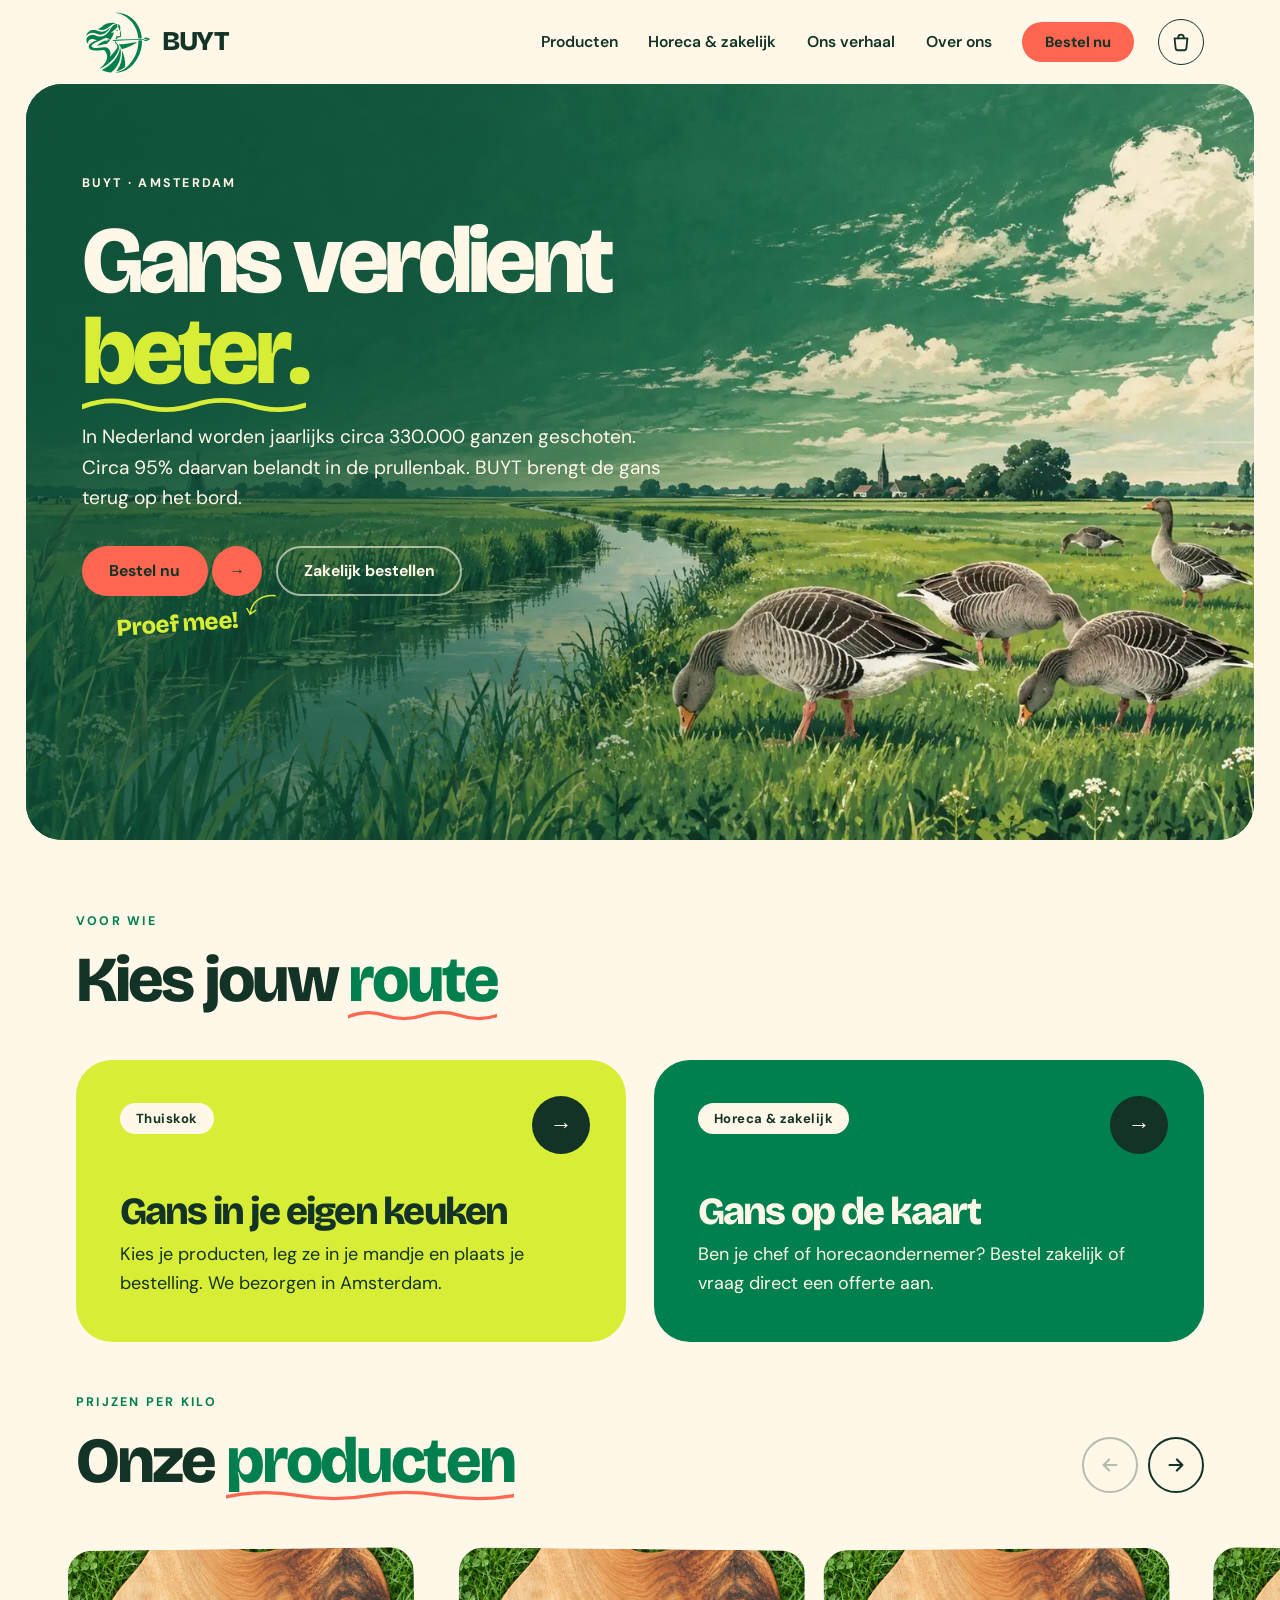
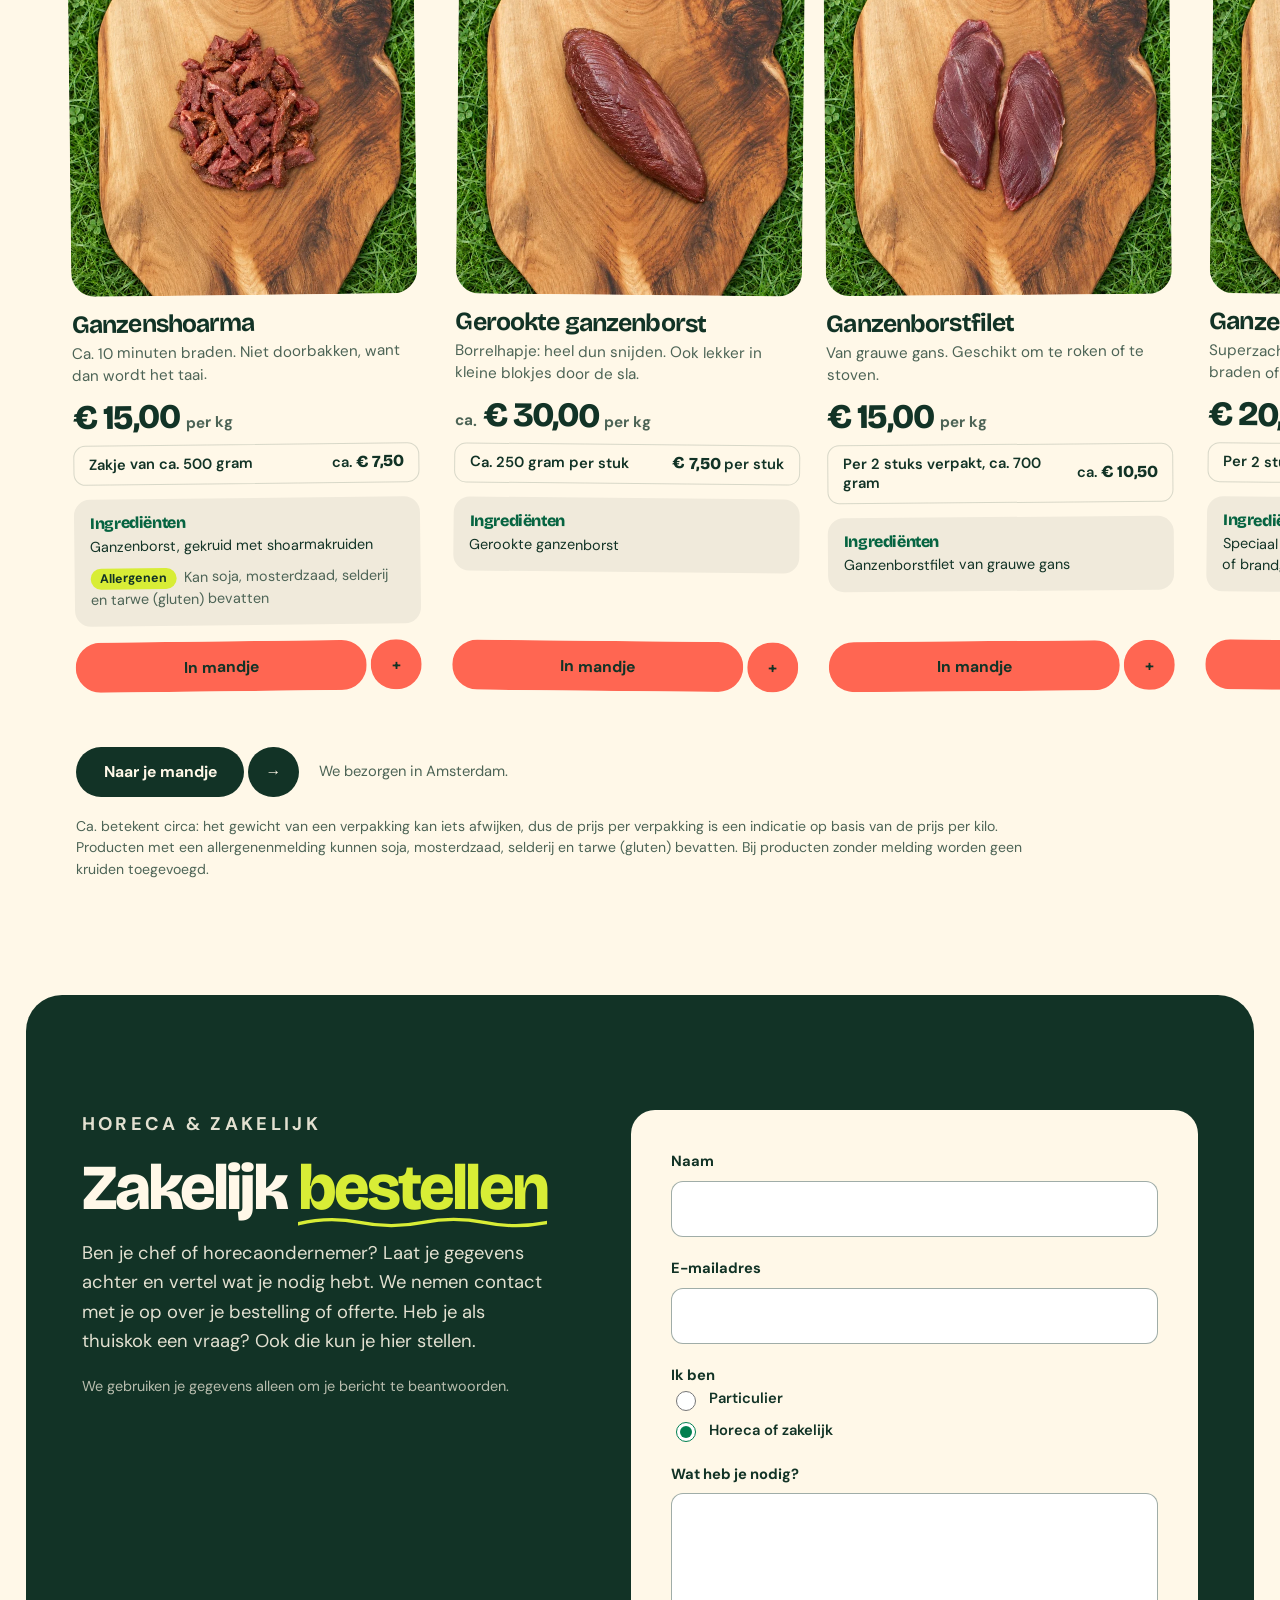
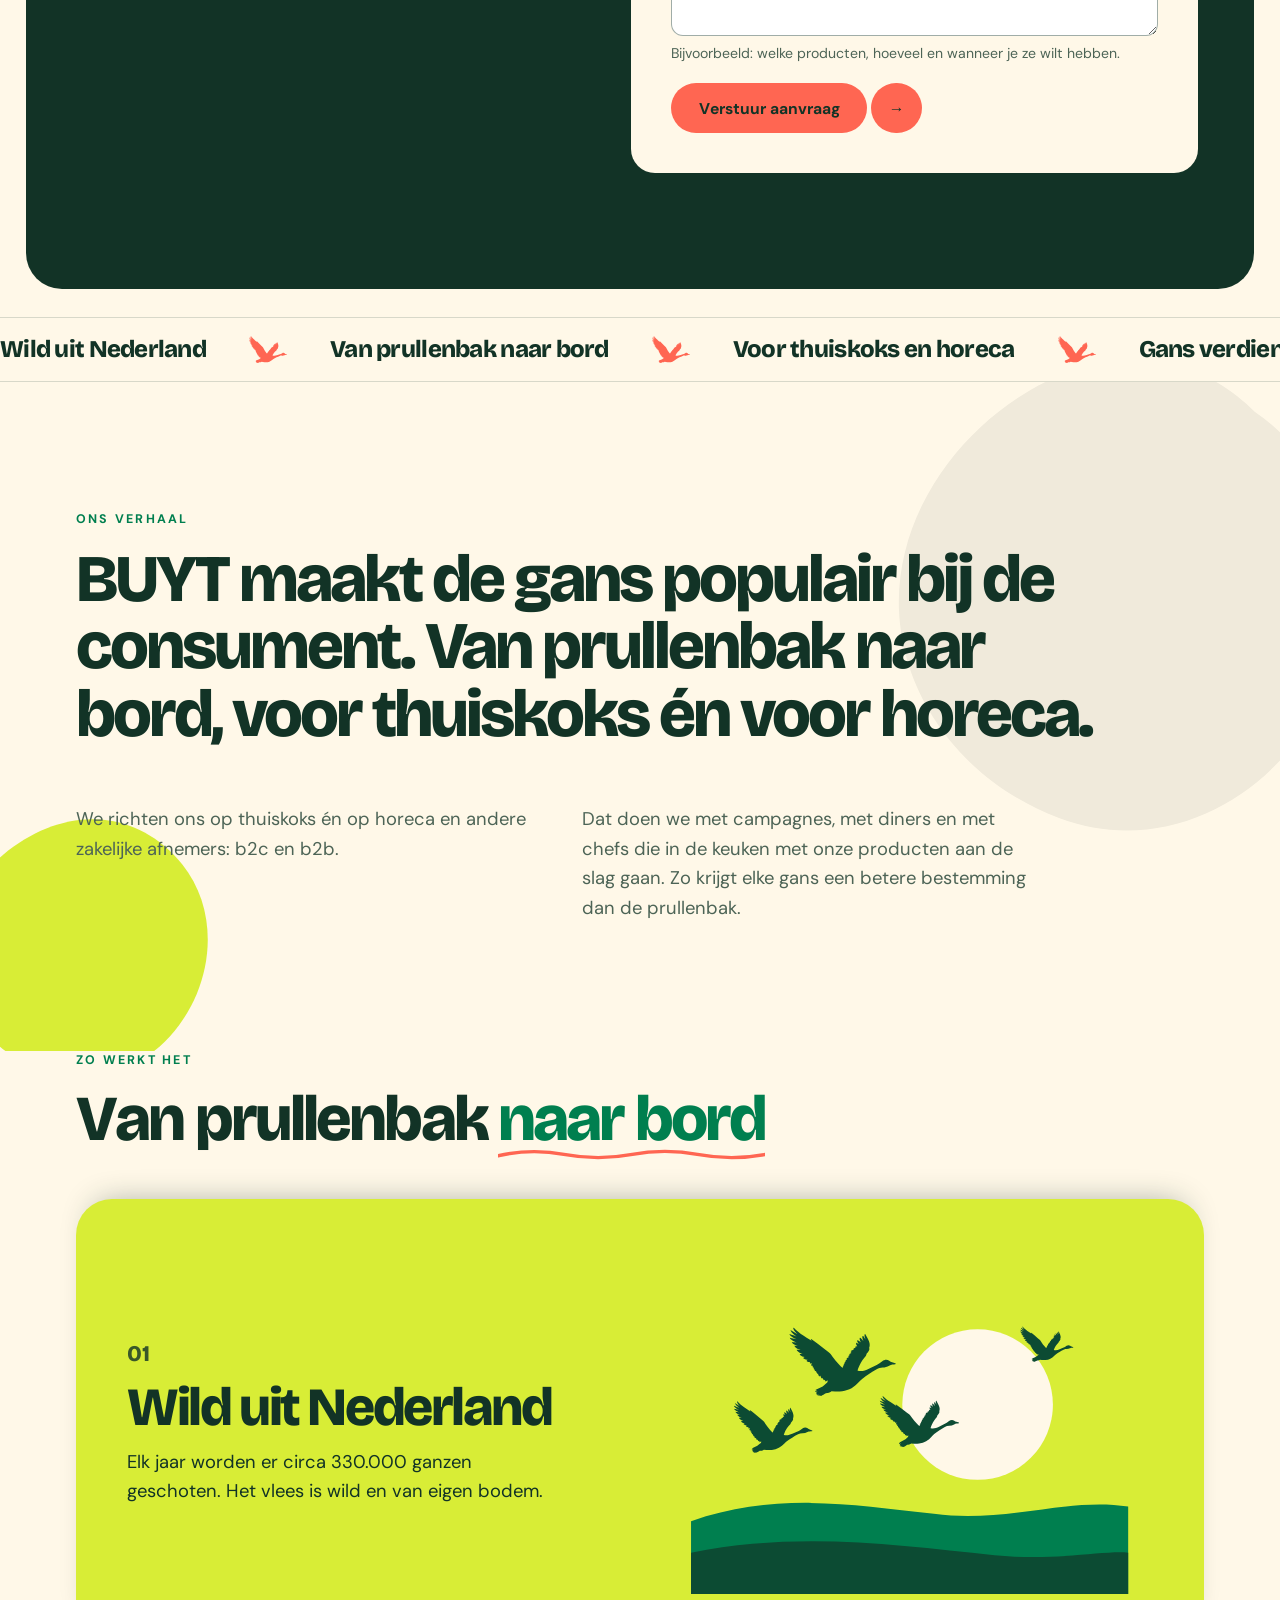
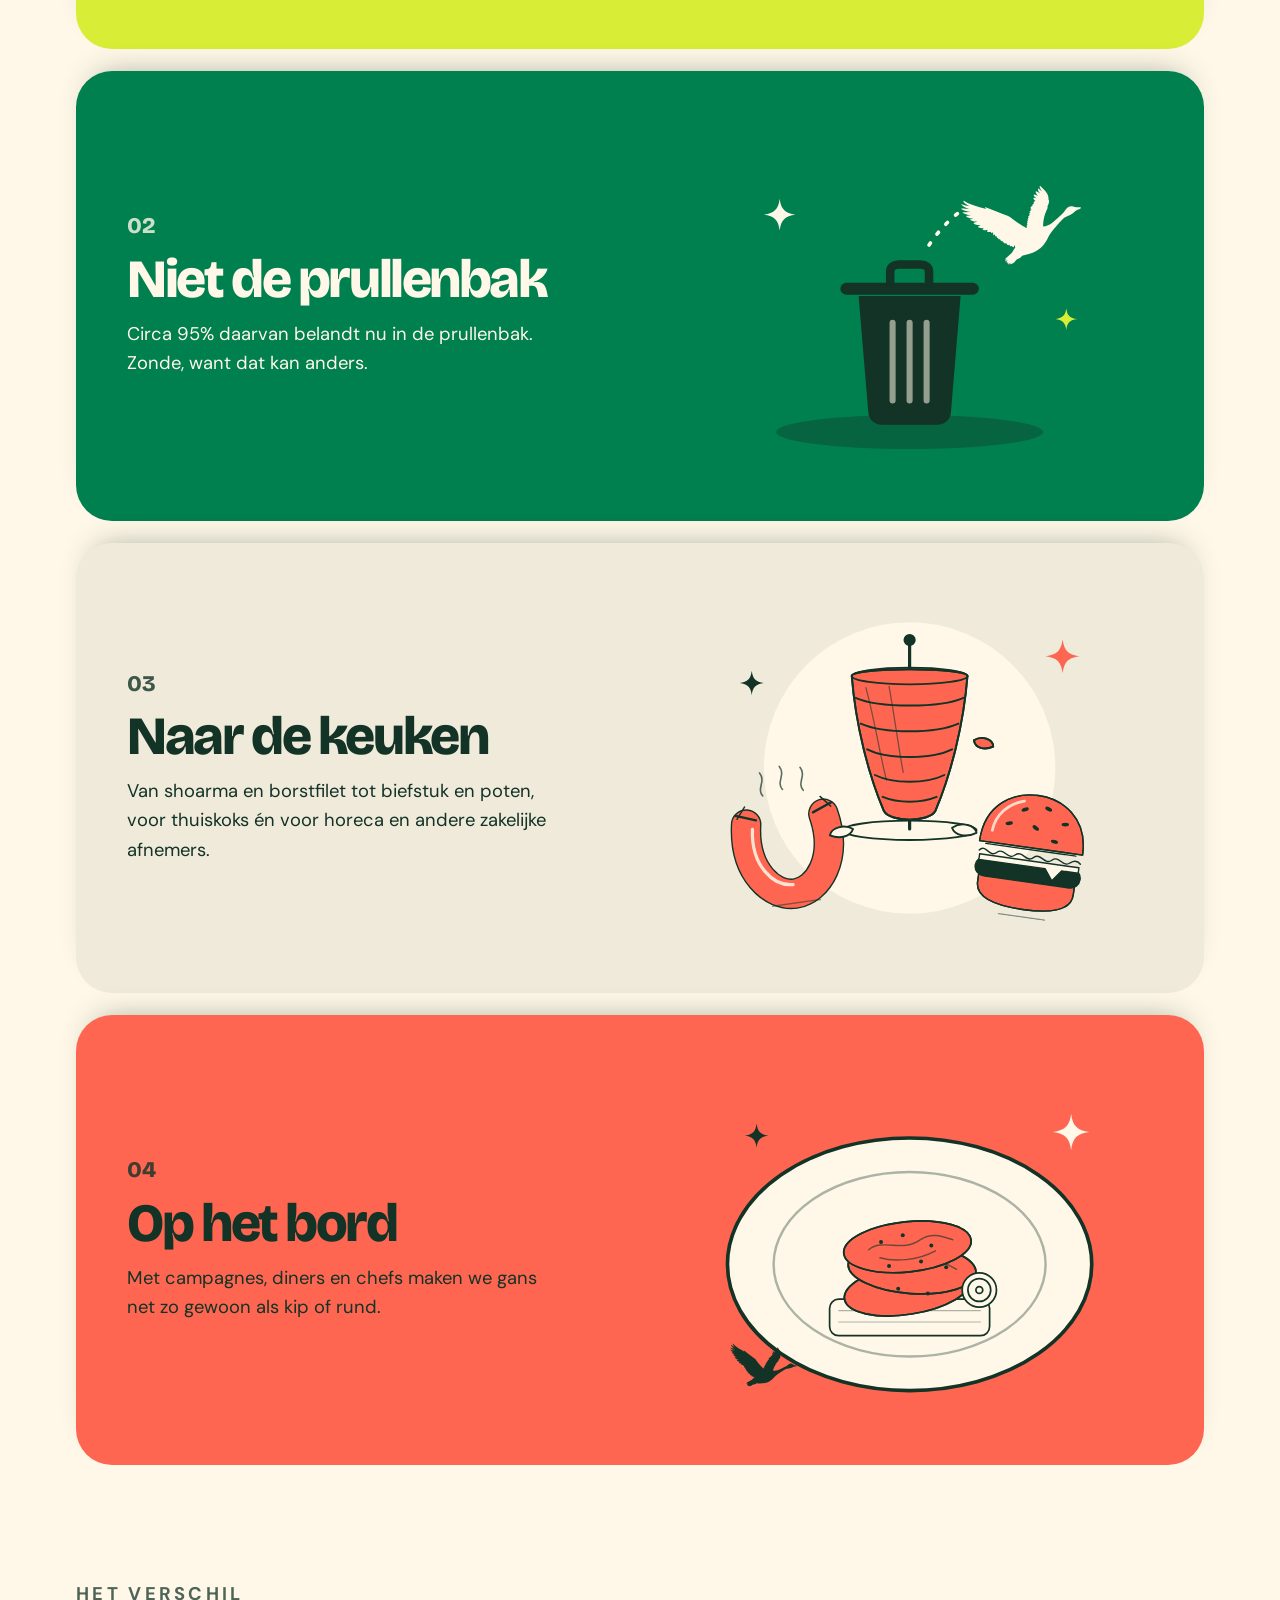
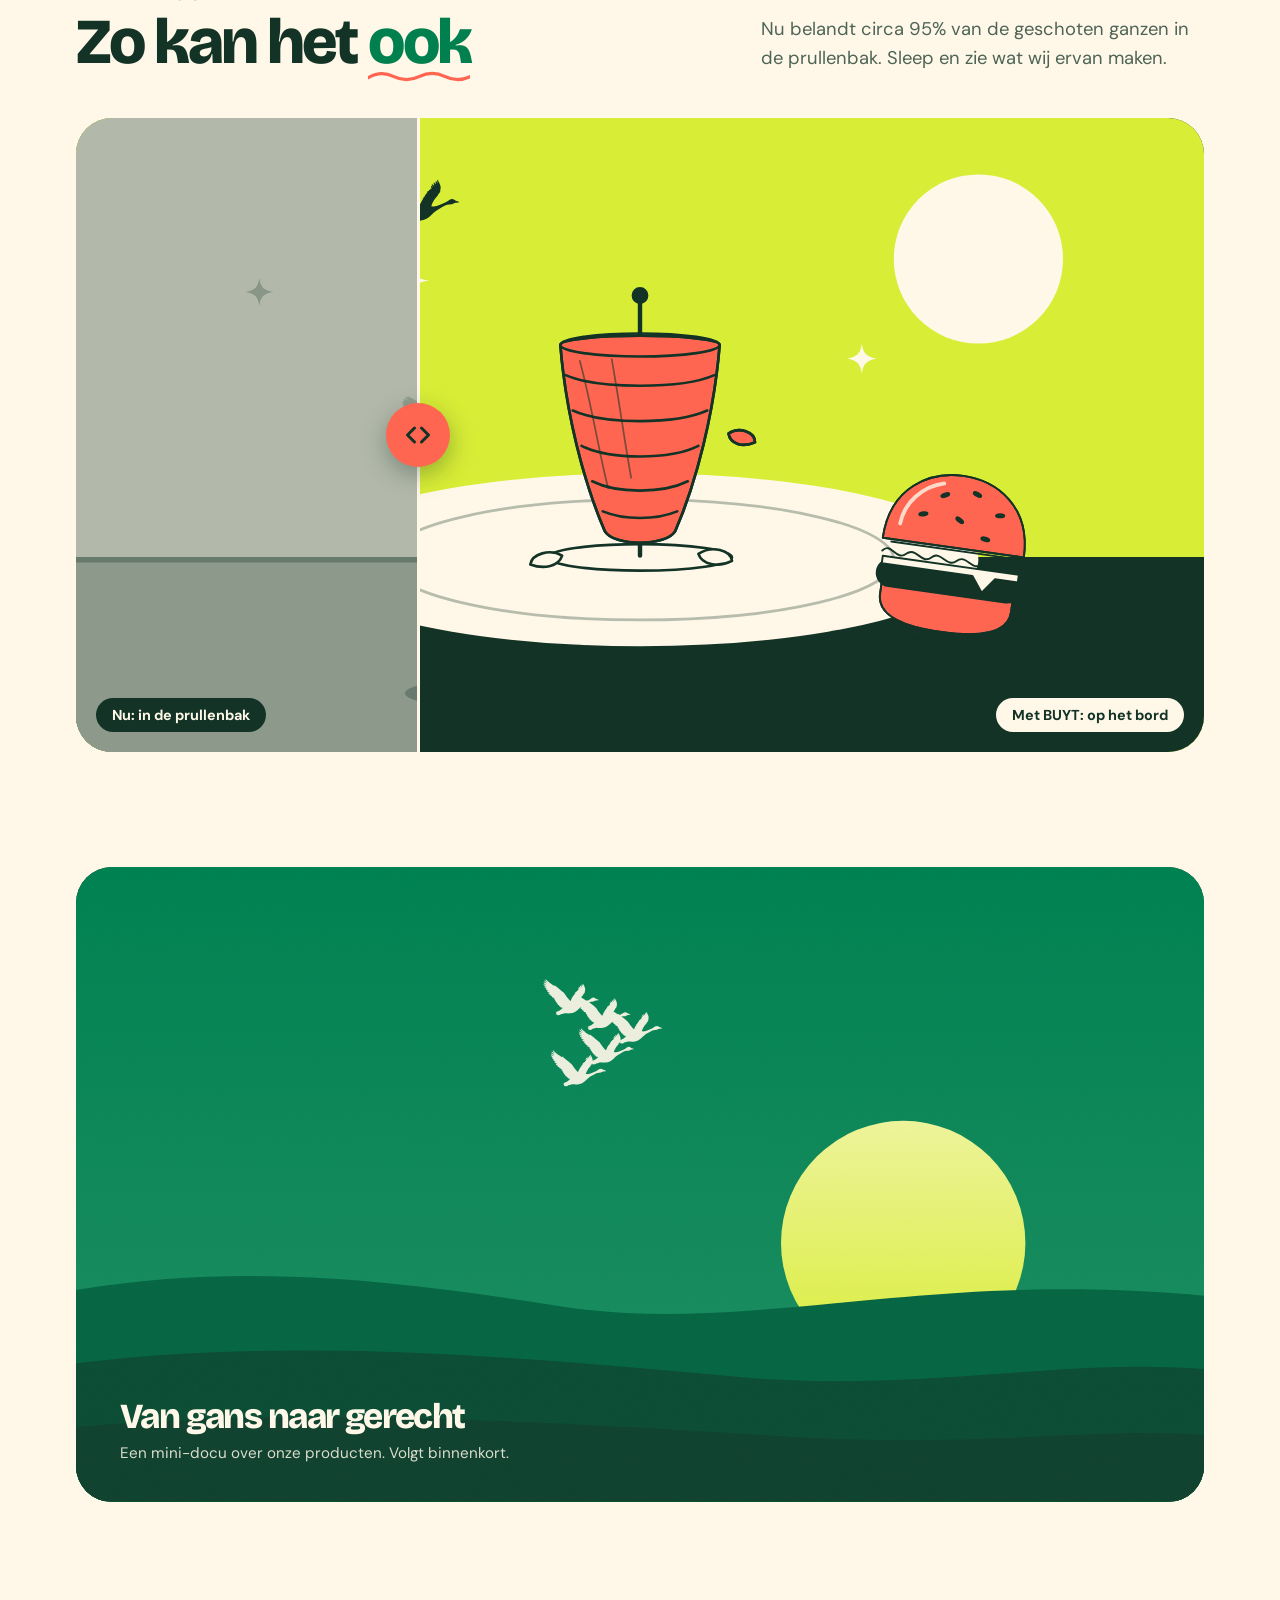
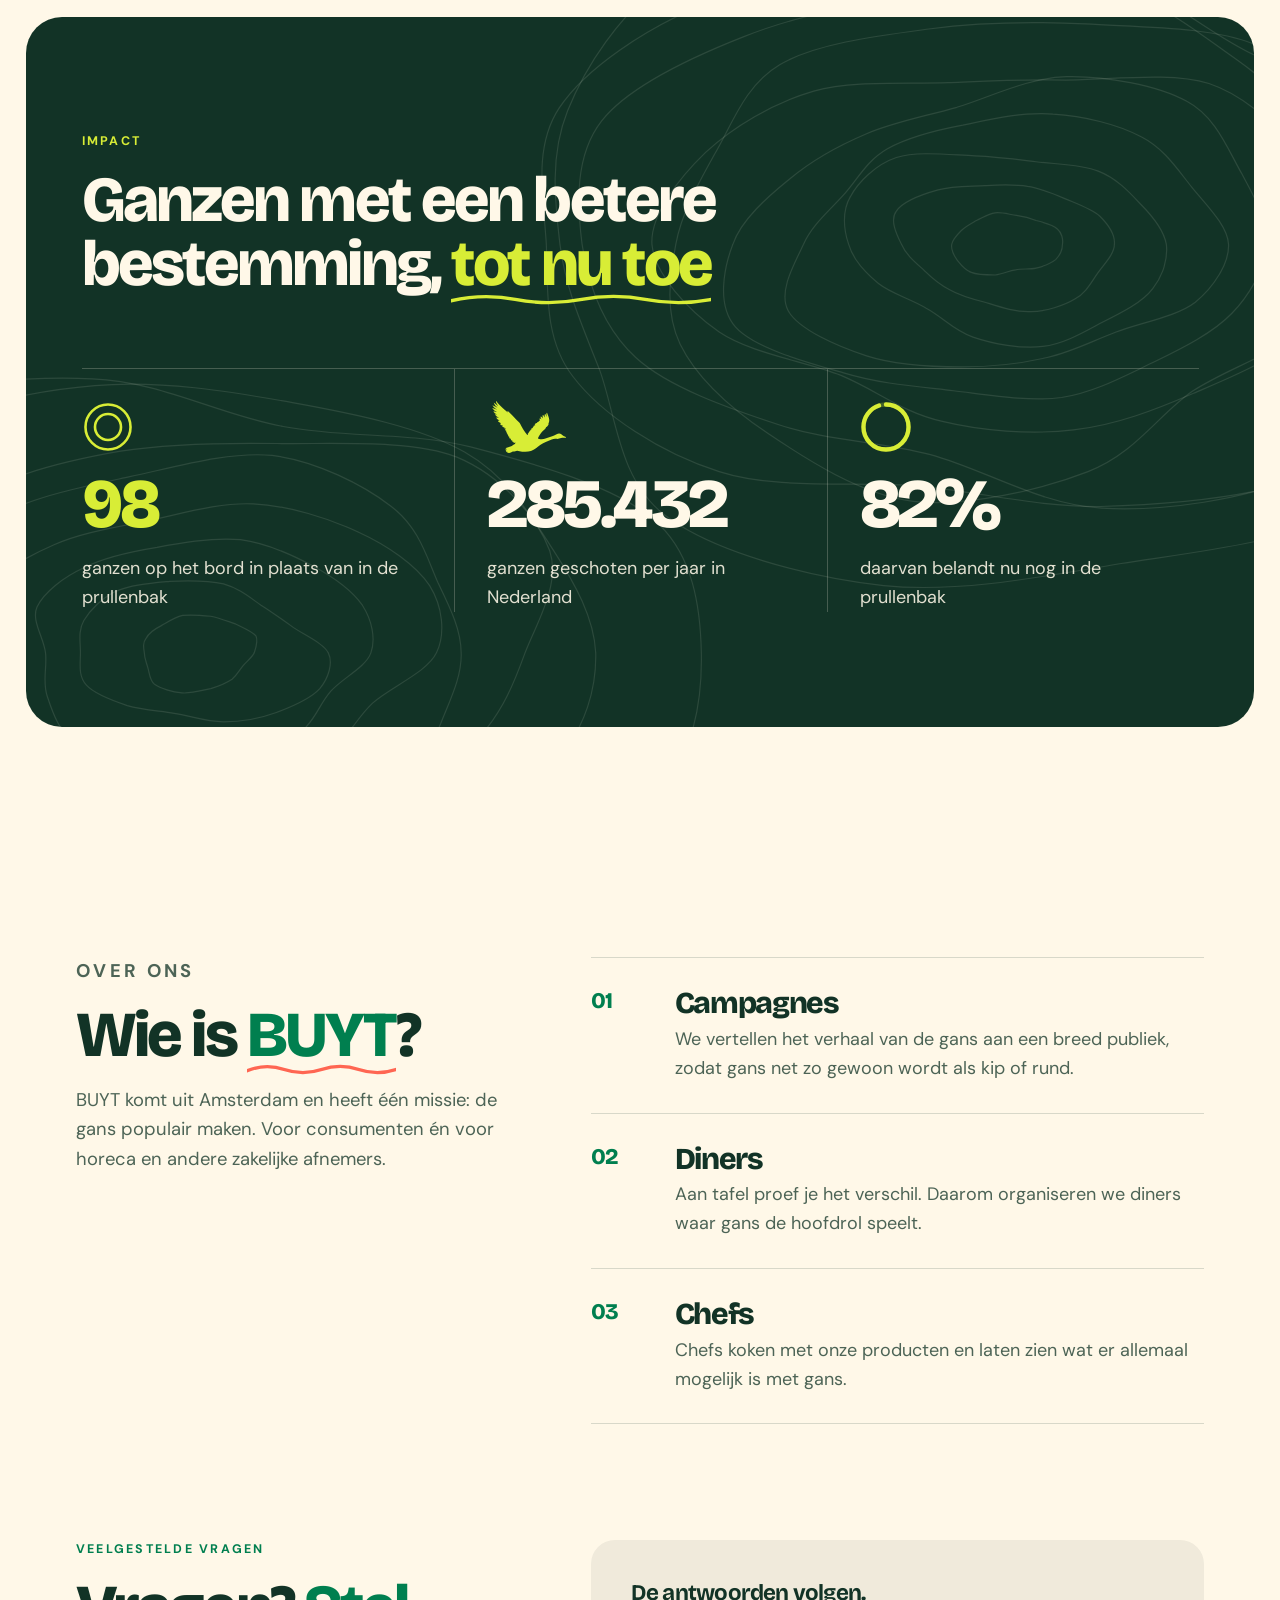
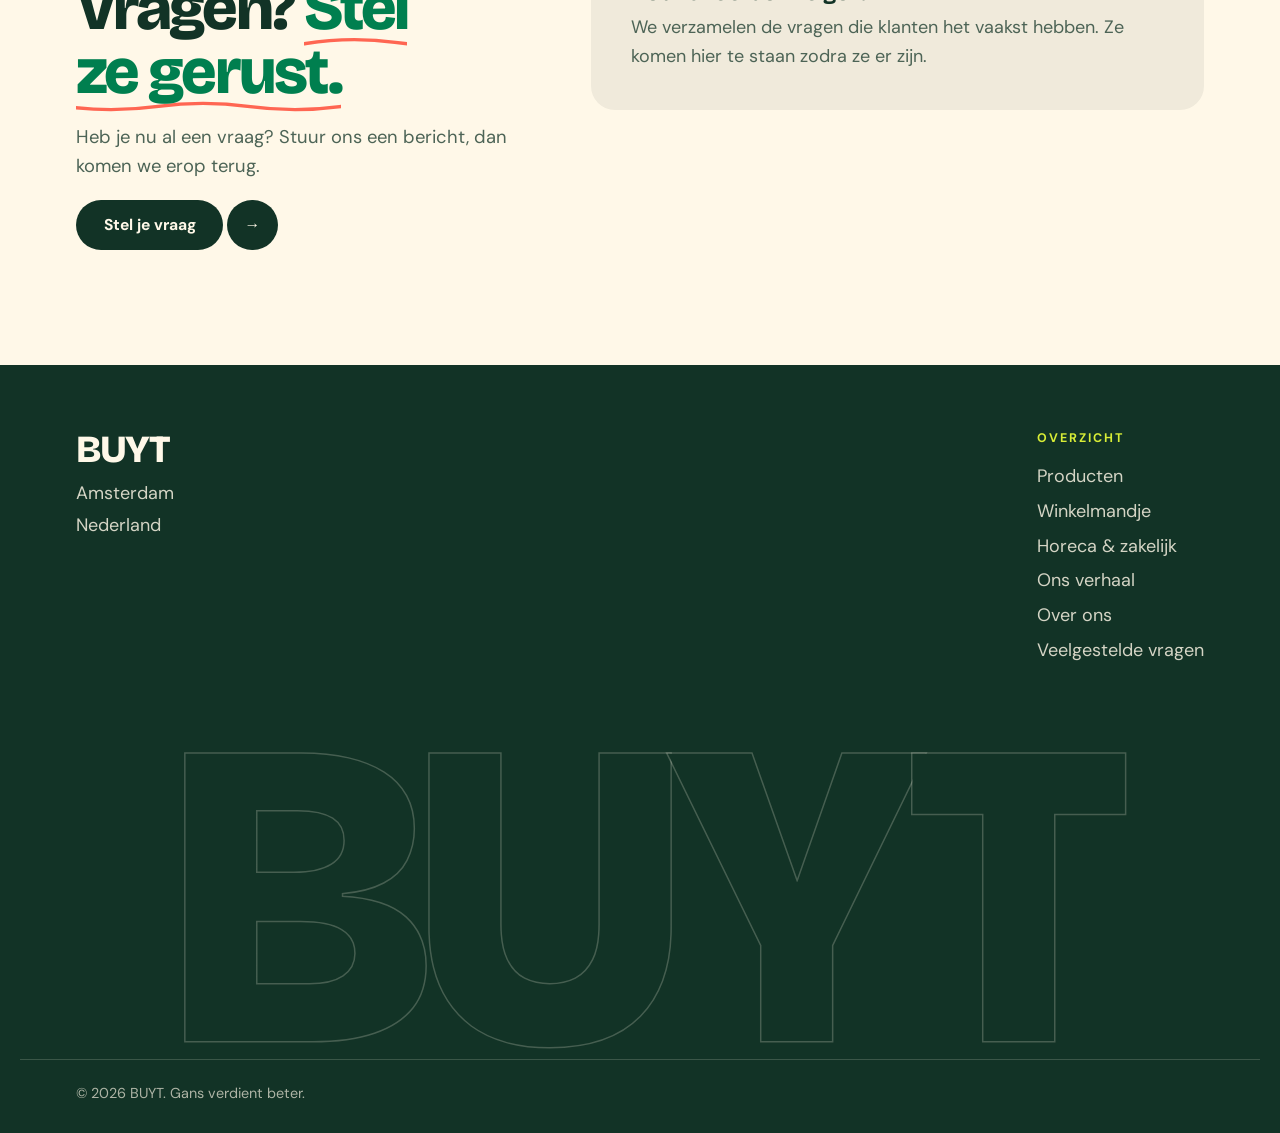
==== commit 310fea73: "Replace every goose with the BUYT flying goose silhouette The goose-fly symbol now holds the owner's" ====
--- a/index.html
+++ b/index.html
@@ -50,15 +50,7 @@
 
   <svg width="0" height="0" style="position:absolute" aria-hidden="true" focusable="false">
     <defs>
-      <symbol id="goose-fly" viewBox="0 0 130 80">
-        <g fill="currentColor">
-          <path d="M12 46L34 41C52 38 78 39 94 43C99 44 101 46 100 48C88 53 56 55 32 51Z"/>
-          <path d="M92 43C100 38 107 31 112 25C115 21 121 22 121 26C121 29 118 30 114 32C108 38 102 45 96 49Z"/>
-          <path d="M119 25L129 28L120 31Z"/>
-          <path opacity=".6" d="M44 43C35 26 39 12 50 4C54 16 58 31 62 43Z"/>
-          <path d="M54 43C47 22 57 7 76 0C75 15 77 31 82 43Z"/>
-        </g>
-      </symbol>
+      <symbol id="goose-fly" viewBox="0 0 1263.83 893.32"><path fill="currentColor" d="M284.43,888.31c-15.56,8.19-21.12,4.12-19.35,1.73l7.88-10.59-16.1,7.45c-2.1.97-5.6.55-7.96-1.27l12.47-14.61-18.15,7.07c-2.54.99-6.02,1.01-8.19-1.42,3.73-5.51,8.31-9.36,13.06-13.9-6.28,1.75-10.88,4.61-17.63,2.61,2.55-5.16,6.51-8.72,10.62-12.52l-10.94,1.36c-.62.08-2.56-.9-2.84-1.39-1.52-2.63,5.48-9.5,10.61-13.86l13.64-11.59-22.89,6.4c-2.5.7-6.26.16-8.68-1.02,1.59-8.11,15.69-14.46,24.19-19.04l-20.73.04c2.63-2.71,4.85-4.35,8.14-5.48l90.02-30.9c11.98-4.11,21.43-13.38,31.82-20.01l31.27-19.93c8.07-5.14,7.56-19.17,7.28-27.51l-16.98,11.9c-3.26,2.28-7.62.54-9.69-2.69-3.78-5.89-4.39-12.91-4.82-19.88-3.66,2.45-6.8,4.46-10.04,4.4-8.01-.15-11.42-16.74-12.51-28.16-2.36,2.06-5.26,4.24-7.59,4.48-10.53,1.08-17.98-24.54-16.44-39.21l-6.79,6.15c-9.8,8.88-21.83-19.91-20.13-37.49-3.12,2.25-7.52,4.23-10.29,1.55-3.78-3.65-4.69-9.02-4.52-14.48l-4.41-3.16c-1.01-6.81-.9-14.19-.37-21.03-3.36,1.78-7.08,3.63-9.83,4.12-3.73-2.42-6.52-7.06-6.15-11.26l1.19-13.36c-2.61.94-5.24,1.83-6.65,1.37-5.78-1.87-2.78-15.68.14-25.91-2.61,1.17-5.77,2.87-8.21,3.03-7.26.49-5.76-16.77-2.13-28.65l-9.76,4.44c-1.16.53-4.77-.33-5.62-1.23-6-6.33,1.37-25.52,8.05-36.07l-14.65,4.76c-2.96.96-7.98-1.82-9.12-4.3-2.4-5.23.43-9.36,3.79-13.79-15.27-.31-28.67-5.15-38.31-15.92-2.66-2.98-3.78-8.13.15-10.55l12.09-7.45c-20.4-.51-38-8.55-50.69-23.58-1.87-2.21-1.41-6.97,1.45-7.98l17.14-6.02c-20.06-5.25-37.05-15.34-50.21-30.31-3.16-3.6-5.21-6.89-6.32-12.19,12.91-2.67,24.79-3.31,37.67-4.38-27.14-8.05-48.14-20.58-63-43.86-2.31-3.62-3.61-7.09-3.76-11.66l48.38,5.1-17.24-7.79c-19.63-8.87-33.76-19.17-46.41-36.63-3.22-4.45-5.64-8.81-6.59-14.7l42.17,9.28c-12.76-7.42-24.53-13.05-35.75-21.39-11.93-8.86-30.1-26.22-31.23-40.98,11.65,2.4,21.93,5.71,33.13,9.01l24.8,7.3c-28.21-17.93-50.35-30.31-71.31-57.65-2.85-3.72-4.29-7.55-4.59-12.71,8.47,1.89,15.47,4.72,23.38,7.83l57.68,22.7c-22.85-13.94-43.57-29.15-61.6-48.73-6.76-7.34-17.89-20.76-16.94-29.62,16.72,7.49,30.86,16.14,46.47,23.92l37.24,18.57C61.47,93.25,29.71,63.2,23.01,31.91c-.12-.56.23-2.97.74-2.85l3.07.68,37.83,31.2,37.34,28.03c-10.85-13.4-21.24-25.38-29.11-40.24-7.67-14.48-16.45-33.29-11.44-48.74,2.34,1.26,4.07,2.47,5.19,3.93l23.97,31.16c24.53,31.89,80.35,82.49,113.03,109.85l61.28,51.31-7.88-19.76c-.34-.85.42-3.49,1.13-4.04.86-.66,3.64-.37,4.46.36l19.73,17.5,56.21,55.77,81.23,83.61,35.91,36.17c8.96,9.03,16.48,18.38,22.38,29.63l17.26,32.92c19.78,37.71,41.98,73.44,66.28,108.41,11.2,16.12,22.79,30.84,35.69,45.81l15.92-11.52c-3.66-.33-6.32-.69-9.35-2.24,5.87-10.23,13.92-16.43,22.9-21.58l-5.97-.88c-1.27-.19-1.16-4.04-.29-5.08,4.95-5.97,11.29-10.2,17.73-13.71l-4.86-2.81c-.99-.57.04-4.17.88-4.99,5.78-5.69,13.77-10.44,20.86-13.68-2.31-.97-5.01-2.17-5.87-3.39-3.37-4.82,13.17-15.51,22.91-18.77-3.02-.7-7.58-3.27-7.04-6.17,1.76-9.52,24.3-14.5,36.12-17.76l-9.22-3.72c-.92-.37-2.67-1.61-3.11-2.49-.53-1.05.56-3.68,1.35-4.76,5.38-7.43,13.46-10.09,21.86-12.51-2.63-1.01-5.08-1.93-6.51-3.06-3.5-2.77,4.48-11.24,14.35-13.81l16.16-4.21-7.85-6.11c-2.78-2.17-2.24-7.88,1.09-9.25l9.42-3.86c1.3-.23,2.58-.47,1.68-.3-2.84-2.18-6.16-3.88-5.34-7.34,1.51-6.39,22.41-10.61,33.75-11.11-1.66-2-3.1-4.72-3.01-7.25.25-7.38,15.95-10.18,27.3-9.71-1.7-4.41-2.03-8.97.41-13.47,4.28-7.92,15.89-7.26,26.87-5.47-9.65-11.98-16.59-38.44-8.27-42.17,1.59-.71,5.61-.56,7.19.65l21.73,16.64-9.71-20.49c-5.38-11.35-6.02-29.44-.52-29.4,10.08.07,29.03,21.64,38.14,32.07.26.06,2.4.35,1.31.15-6.31-17.38-12.4-34.87-7.97-51.81.53-2.02,2.62-4.55,4.19-4.82,7.74-1.34,22.73,23.21,29.56,34.08l7.74,12.31c-5.66-20.15-12.3-42.62-3.24-61.4.67-1.39,3.37-3.39,4.78-3.37s4.46,1.85,5.1,3.22l21.3,45.6-5.63-35.11c-.56-11.89,1.64-32.49,8.6-34.68,1.31-.41,3.93,1.81,4.53,3.38l20.86,54.06c6.83,17.69,10.98,35.32,13.9,54.17,3.82,24.63.03,49.4-12.04,70.92,4.64,8.82-.4,20.15-5.99,29.21-9.24,14.98-21.79,26.75-35.74,37.28-2.18,9.17-5.81,18.32-13.12,24.87l-17.95,16.08c-20.16,18.06-38.06,36.87-54.66,58.33-16.72,21.61-31.23,44.08-43.49,68.44-4.35,8.65-7.99,16.33-10.61,25.99l23.55,6.84c44.12,8.74,77.54,1.83,119.09-11.92l102.84-34.03,33.2-12.89,42.73-24.09c29.19-16.46,62-17.72,86.55,6.51,9.91,9.78,19.94,18.67,32.89,24.07l28.91,12.04c7.38,3.07,15.34,7.18,13.31,13.35-.59,1.79-3.83,4.3-6.19,4.49-27.31,2.2-44.94-6.81-78.84,7.16-26.93,11.1-54.35,15.58-83.62,12.27-26.63-3.01-51.4.13-76.46,9.69-35.38,13.5-69.04,29.09-103.28,45.5-30.44,14.59-60.04,28.84-88.91,46.21-16.62,10-31.65,21.11-46.26,33.81-64.63,56.19-137.79,89.85-225.1,87.24-30.09-.9-59.04-4.19-88.5-9.9l-43.44-8.41-14.45,6.44c-13.96,6.23-28.21,9.9-43.33,7.14-8.41-1.54-16.35-.19-23.98,3.62l-24.66,12.3c-9.15,4.38-18.26,7.84-28.13,10.05l-3.39-.23c-.85-.06-.6-2.46-.19-3.22l1.02-1.85c.16-.3-1.08.14-1.39.3Z"/></symbol>
       <symbol id="bin" viewBox="0 0 120 150">
         <path fill="currentColor" d="M18 40H102L94 136C93.500 142 89 146 83 146H37C31 146 26.500 142 26 136Z"/>
         <path d="M46 62V126M60 62V126M74 62V126" stroke="#FFF8E8" stroke-width="5" stroke-linecap="round" fill="none" opacity=".55"/>
@@ -515,15 +507,7 @@
             <p class="video__sub">Een mini-docu over onze producten. Volgt binnenkort.</p>
           </div>
           <div class="cursor-goose" aria-hidden="true">
-            <svg viewBox="0 0 130 80">
-              <g fill="#FFF8E8">
-                <path d="M12 46L34 41C52 38 78 39 94 43C99 44 101 46 100 48C88 53 56 55 32 51Z"/>
-                <path d="M92 43C100 38 107 31 112 25C115 21 121 22 121 26C121 29 118 30 114 32C108 38 102 45 96 49Z"/>
-                <path d="M119 25L129 28L120 31Z"/>
-                <path class="wing wing--back" opacity=".6" d="M44 43C35 26 39 12 50 4C54 16 58 31 62 43Z"/>
-                <path class="wing" d="M54 43C47 22 57 7 76 0C75 15 77 31 82 43Z"/>
-              </g>
-            </svg>
+            <svg viewBox="0 0 1263.83 893.32" style="color:#FFF8E8"><use href="#goose-fly" width="1263.83" height="893.32"/></svg>
           </div>
         </div>
       </div>
--- a/css/style.css
+++ b/css/style.css
@@ -378,9 +378,6 @@
 .cursor-goose { position: absolute; left: 0; top: 0; width: 84px; z-index: 5; pointer-events: none; opacity: 0; transition: opacity .25s ease; will-change: transform; display: none; }
 .cursor-goose.on { opacity: 1; }
 .cursor-goose svg { width: 100%; height: auto; }
-.wing { transform-box: fill-box; transform-origin: 50% 100%; animation: flap .45s ease-in-out infinite alternate; }
-.wing--back { animation-delay: -.12s; }
-@keyframes flap { from { transform: rotate(-22deg) scaleY(1.05); } to { transform: rotate(30deg) scaleY(.75); } }
 @media (hover: hover) and (pointer: fine) { .cursor-goose { display: block; } }
 
 /* Impact */
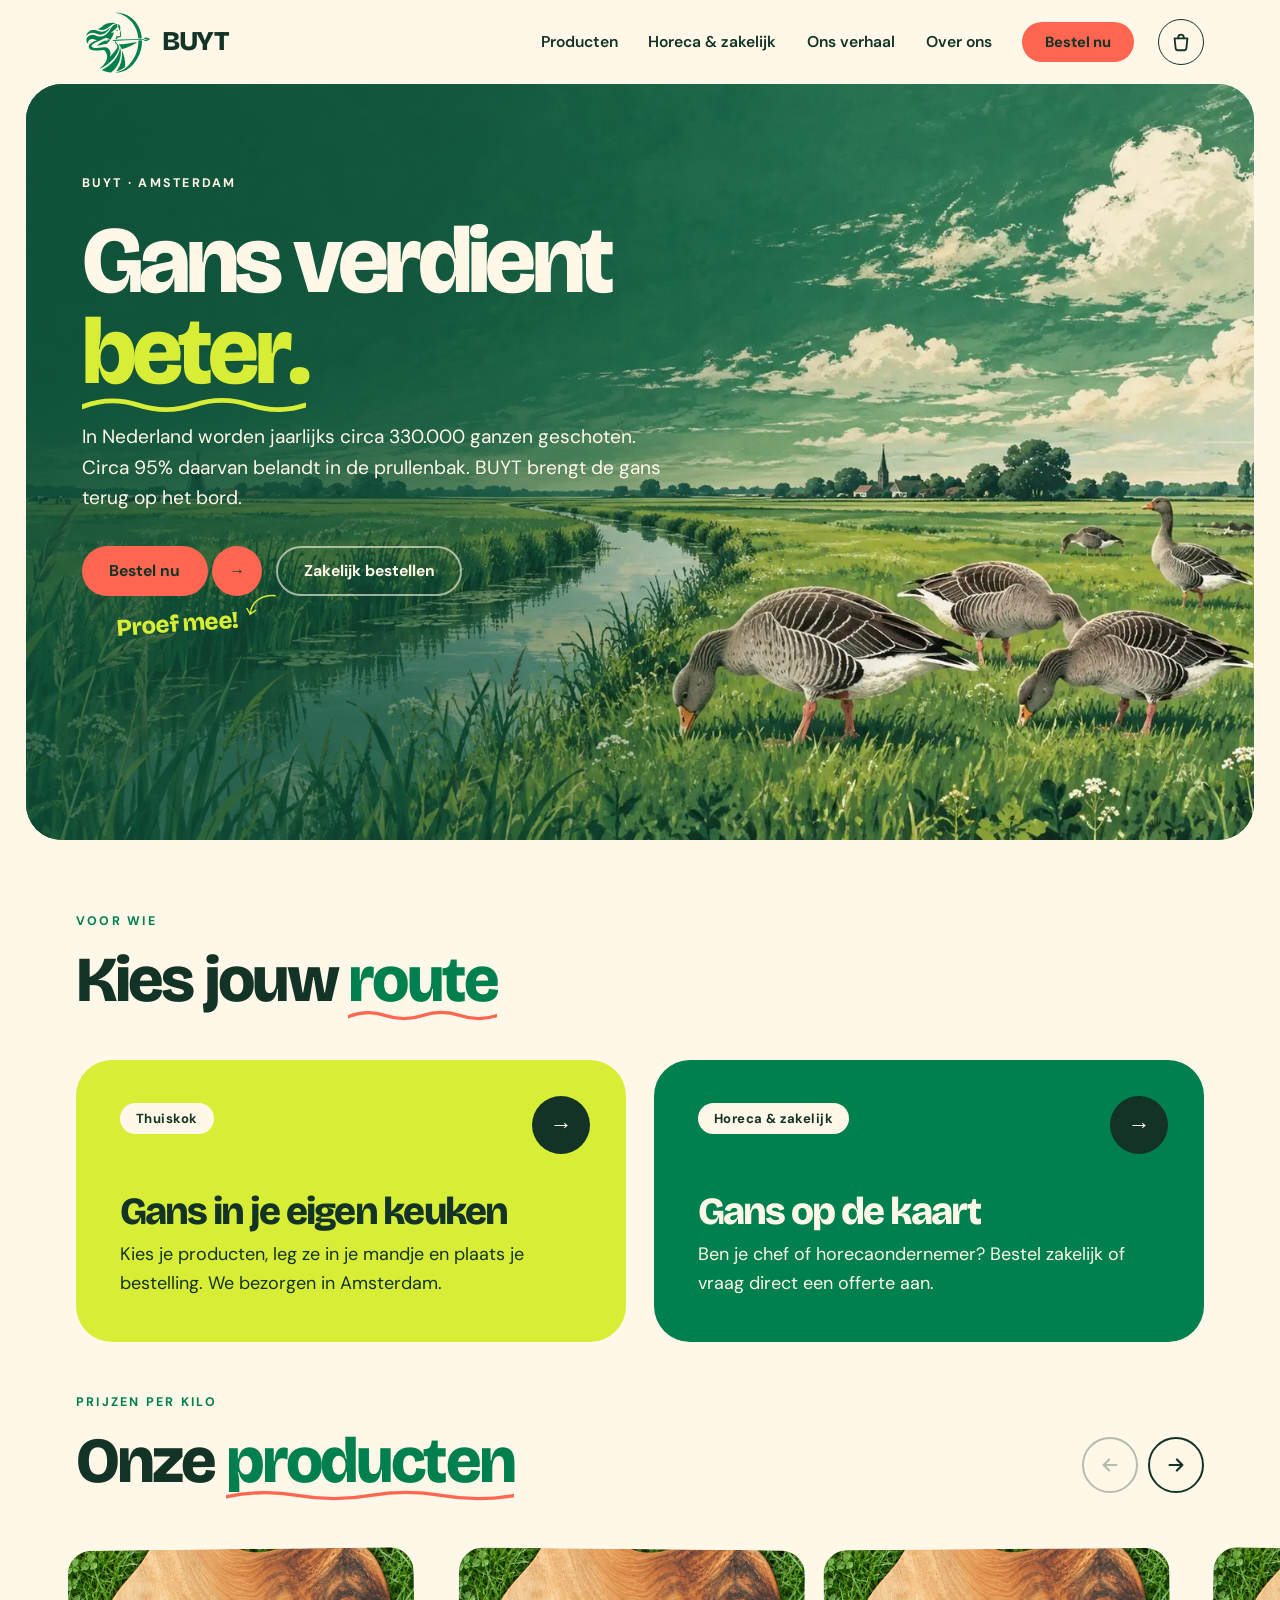
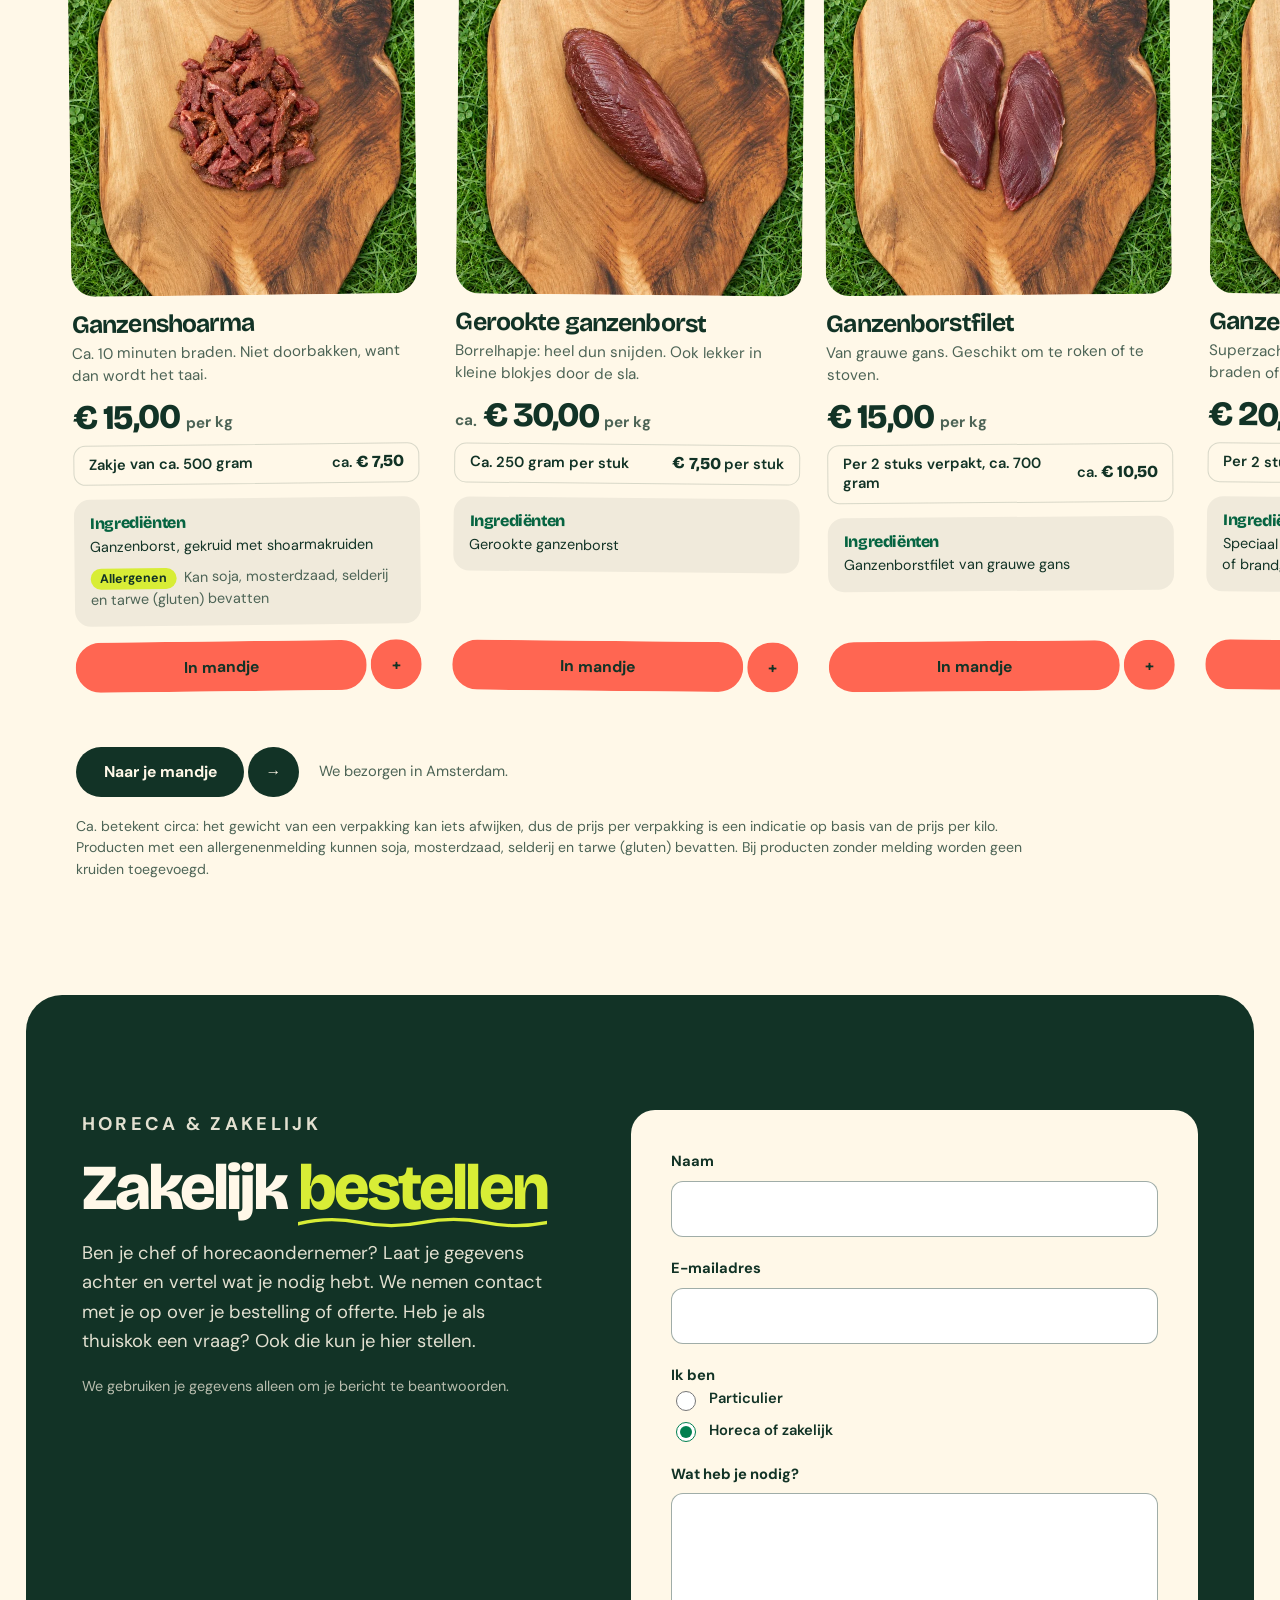
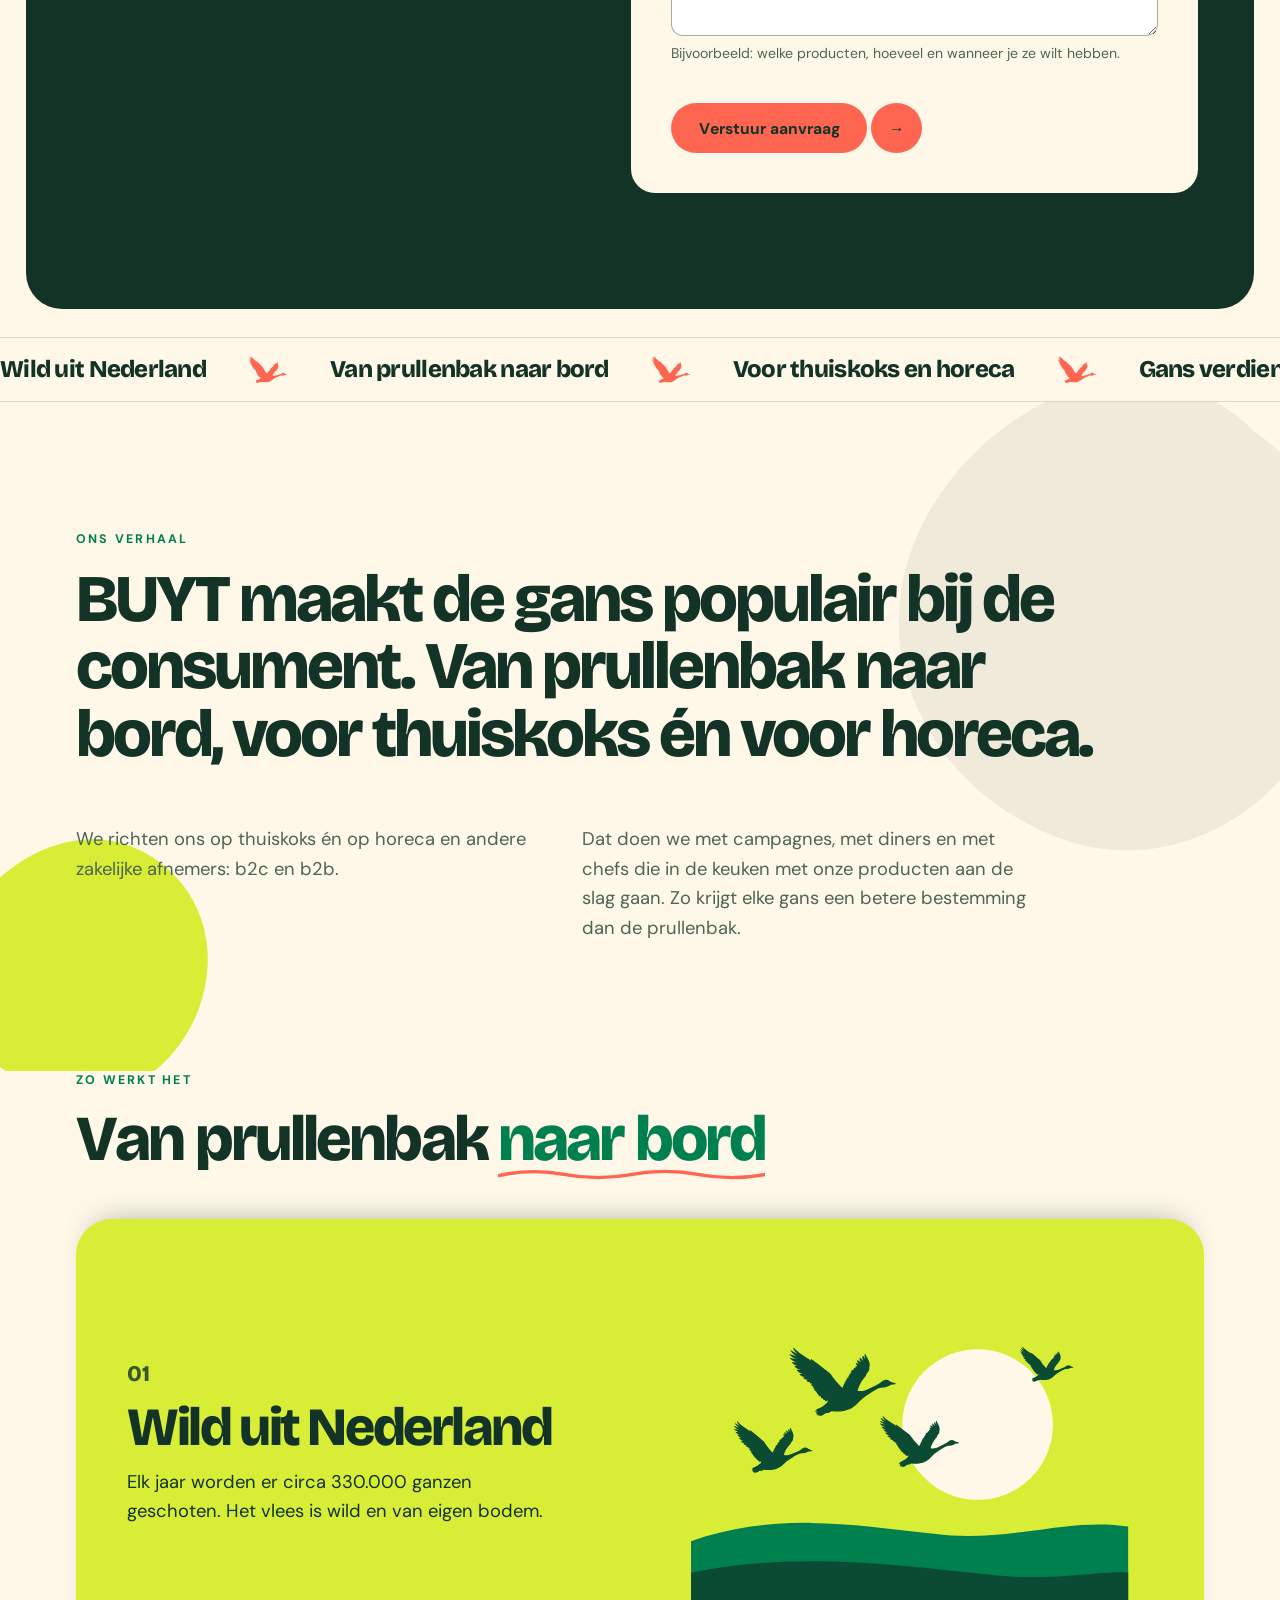
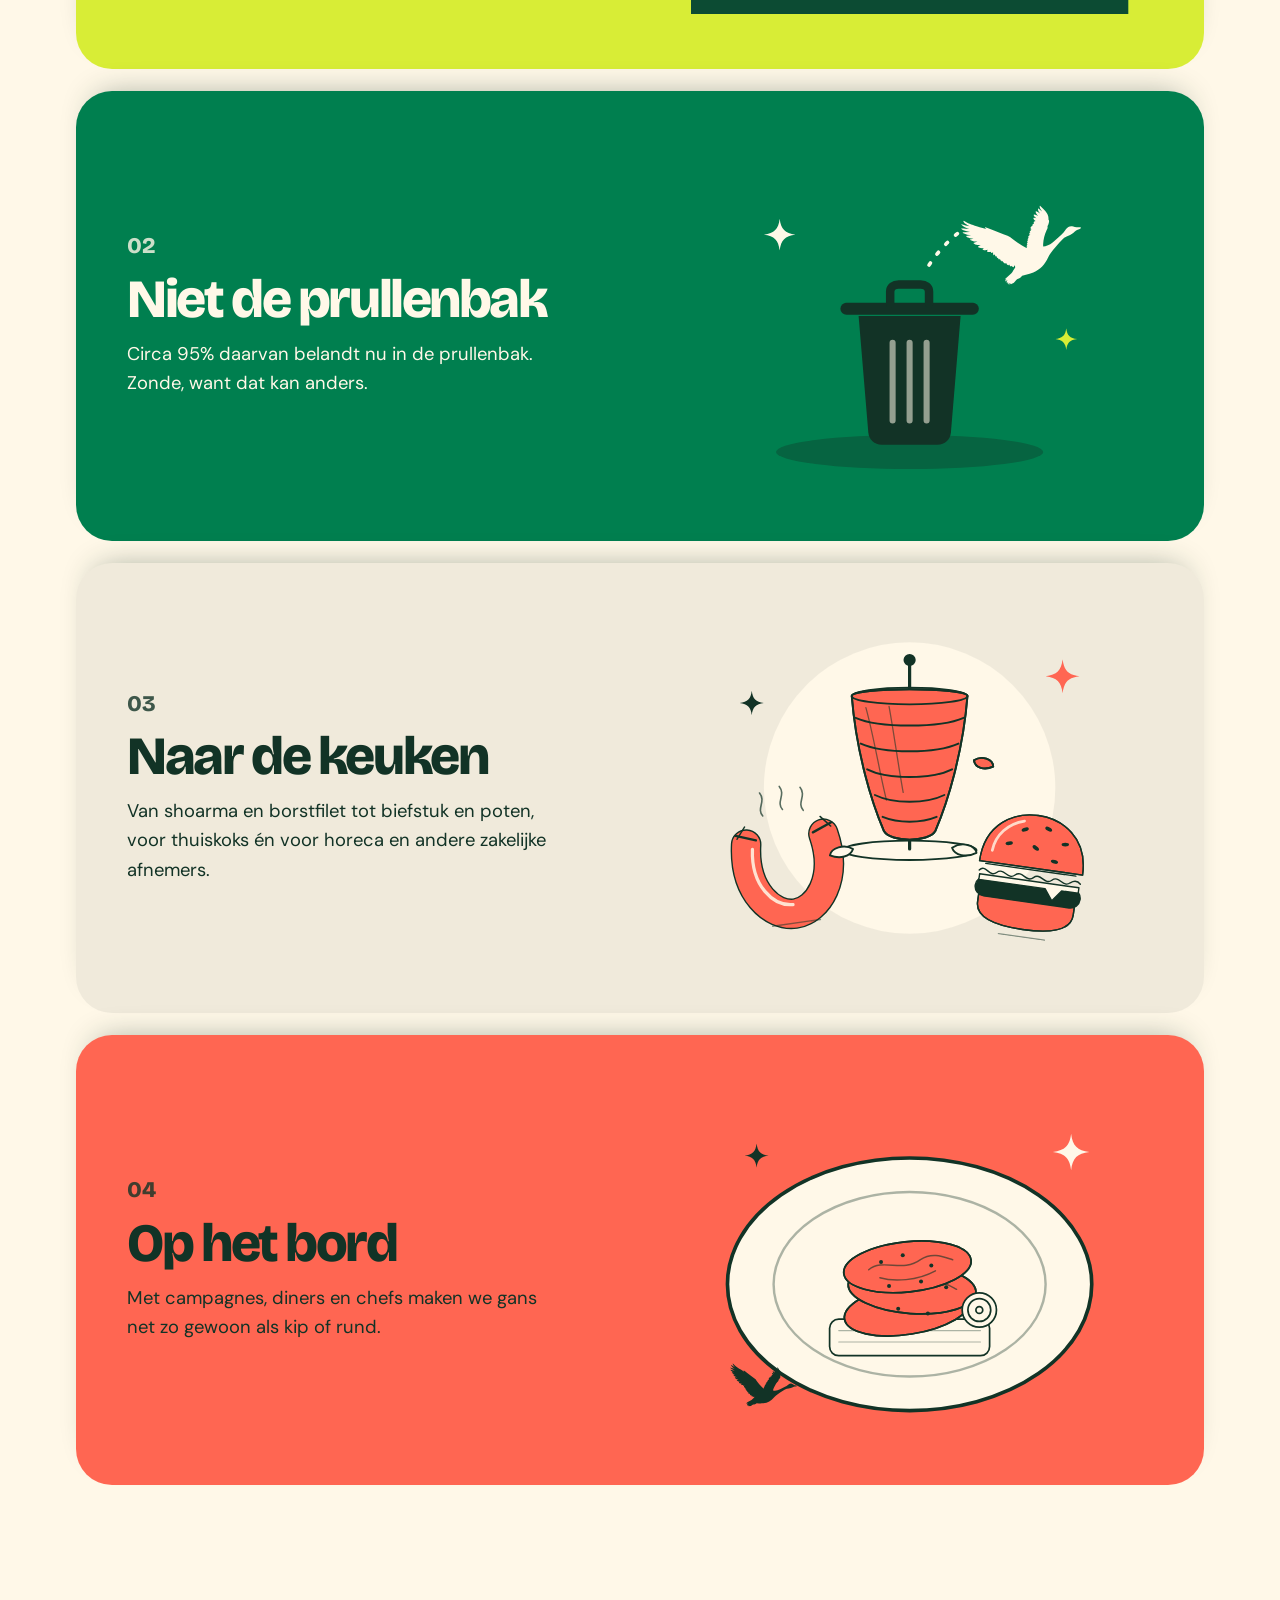
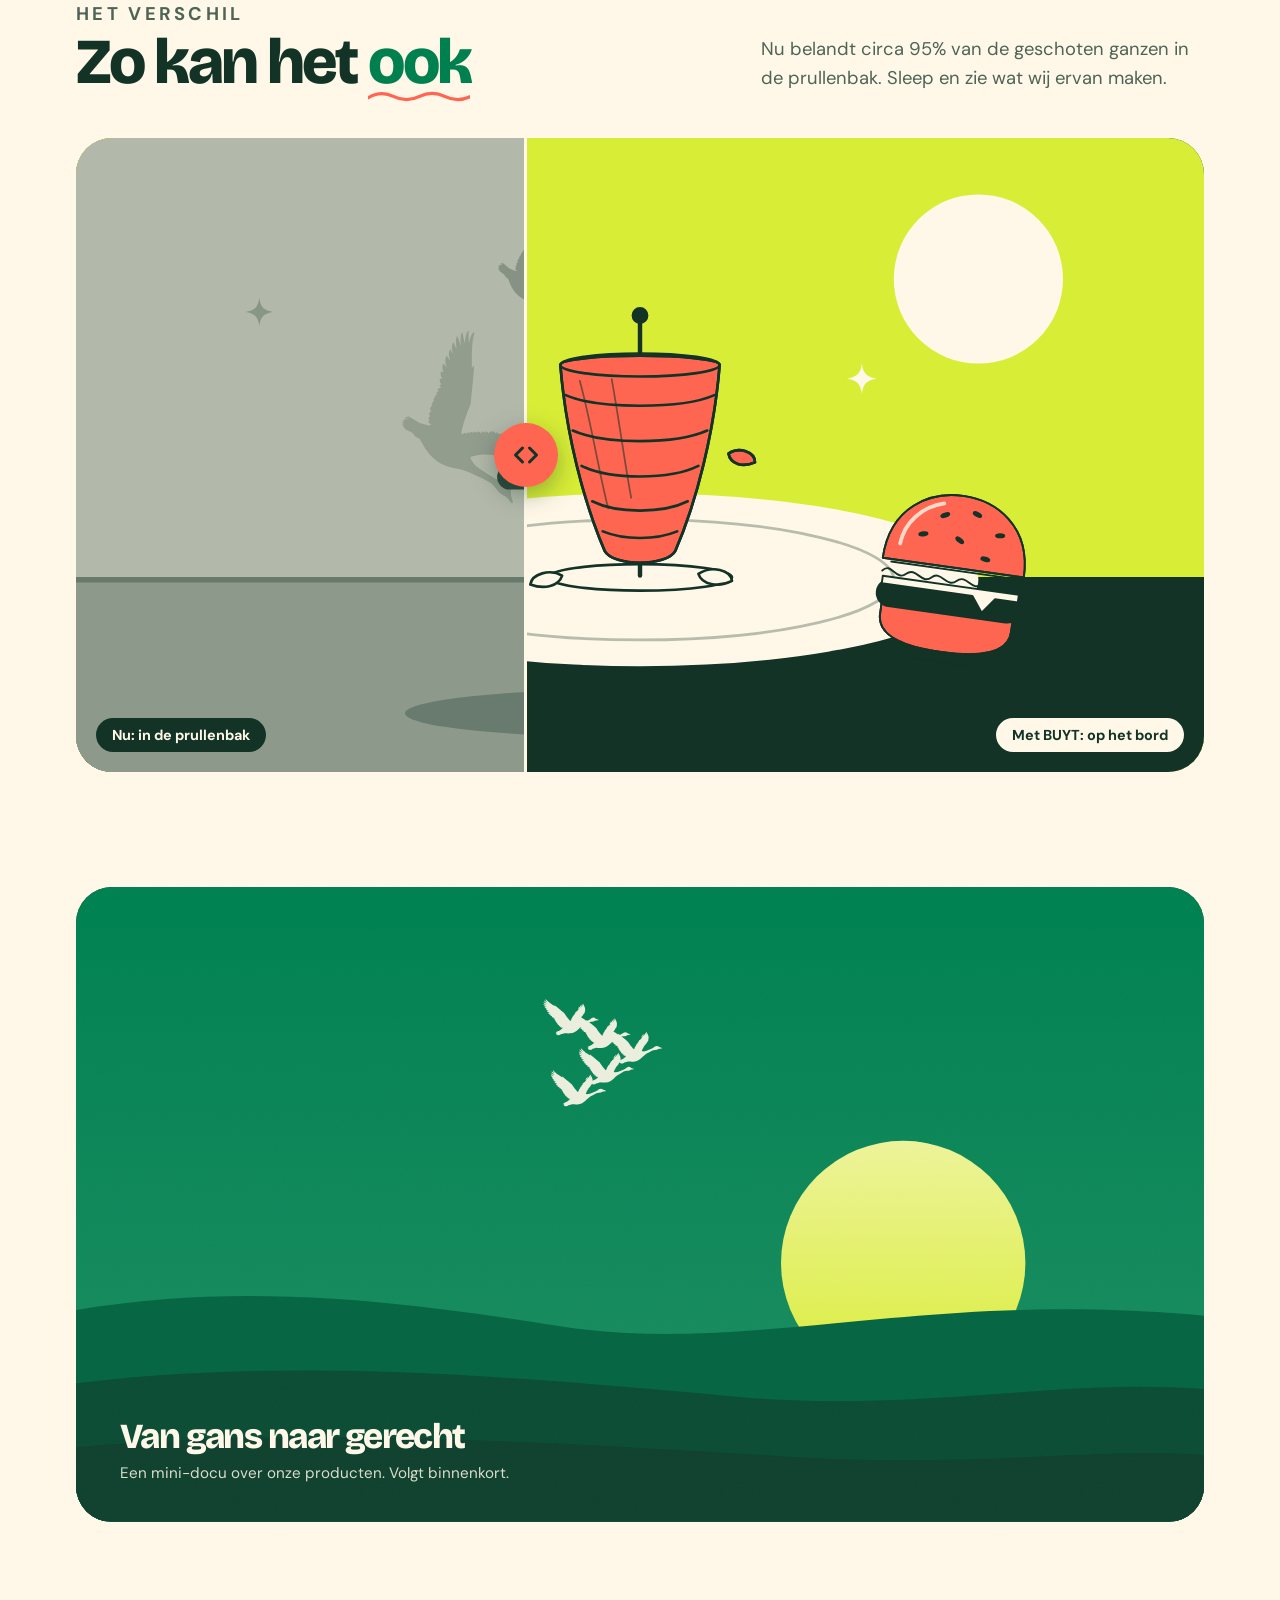
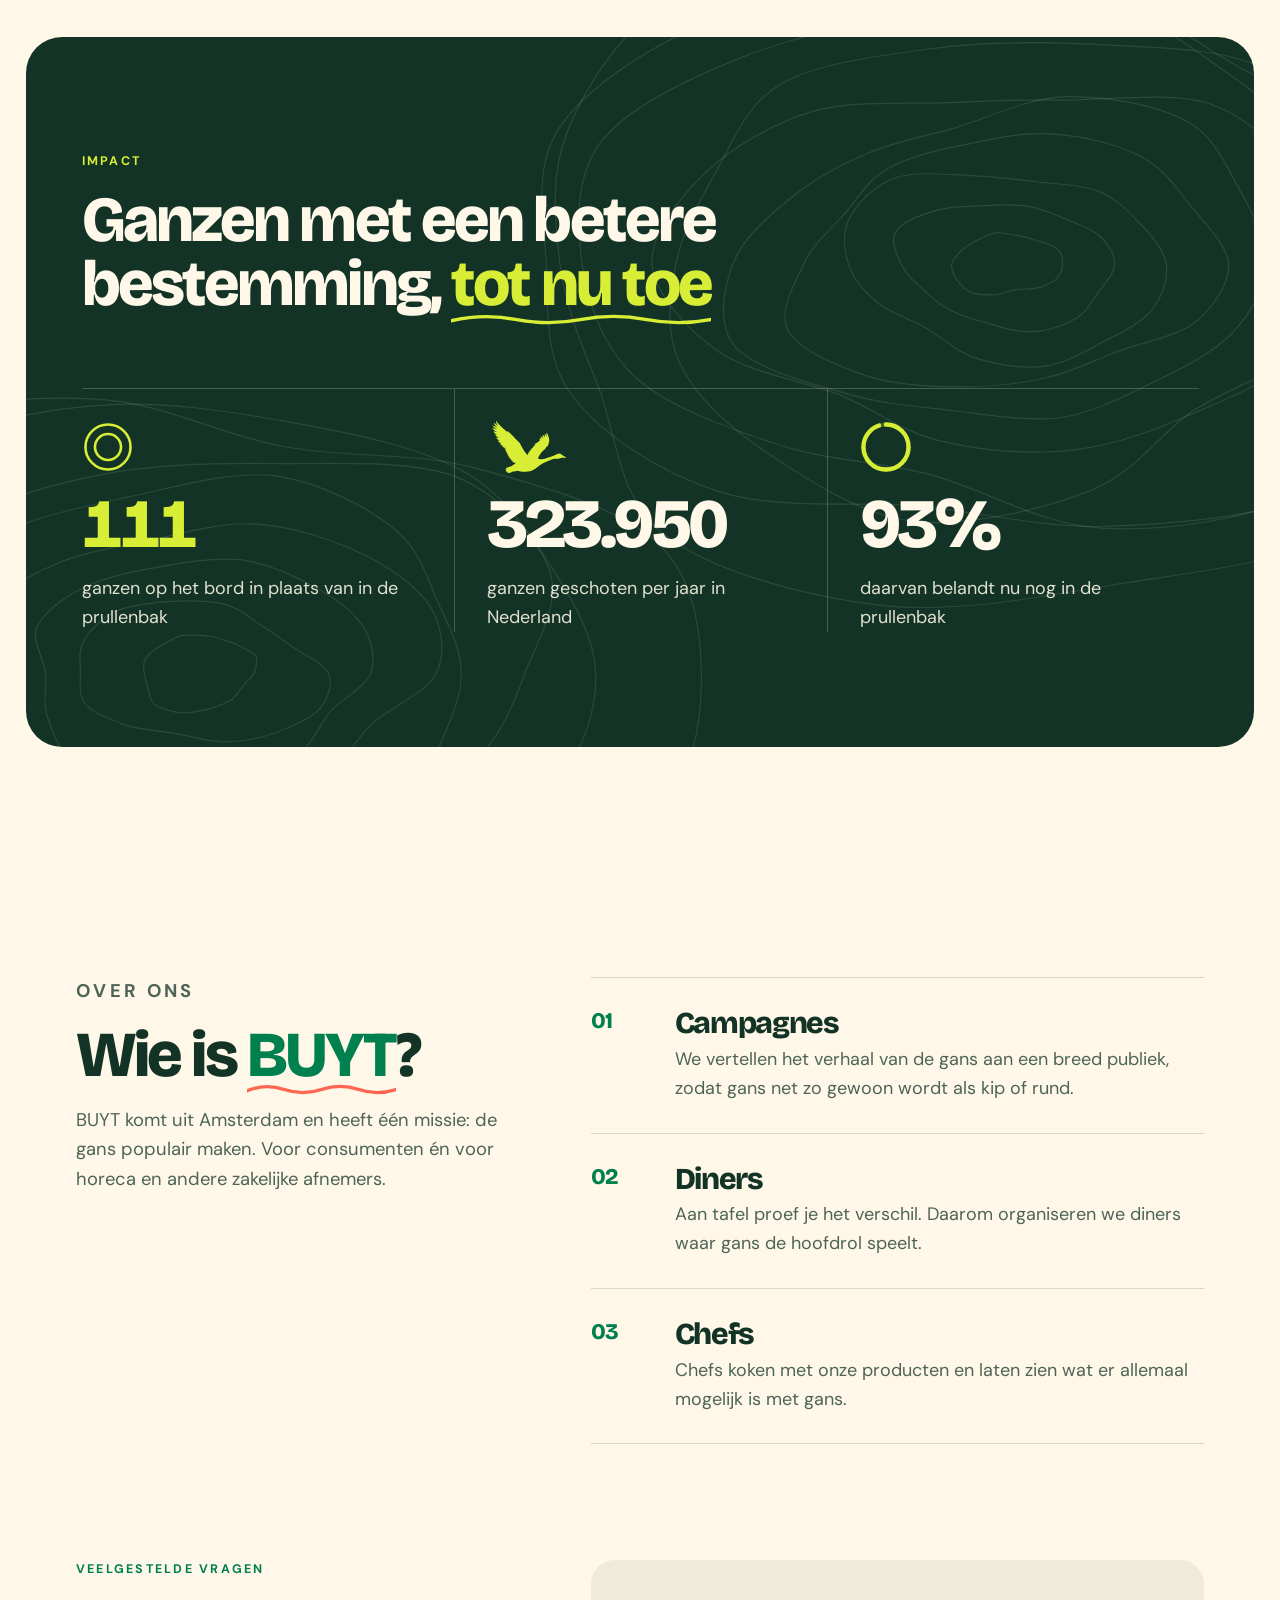
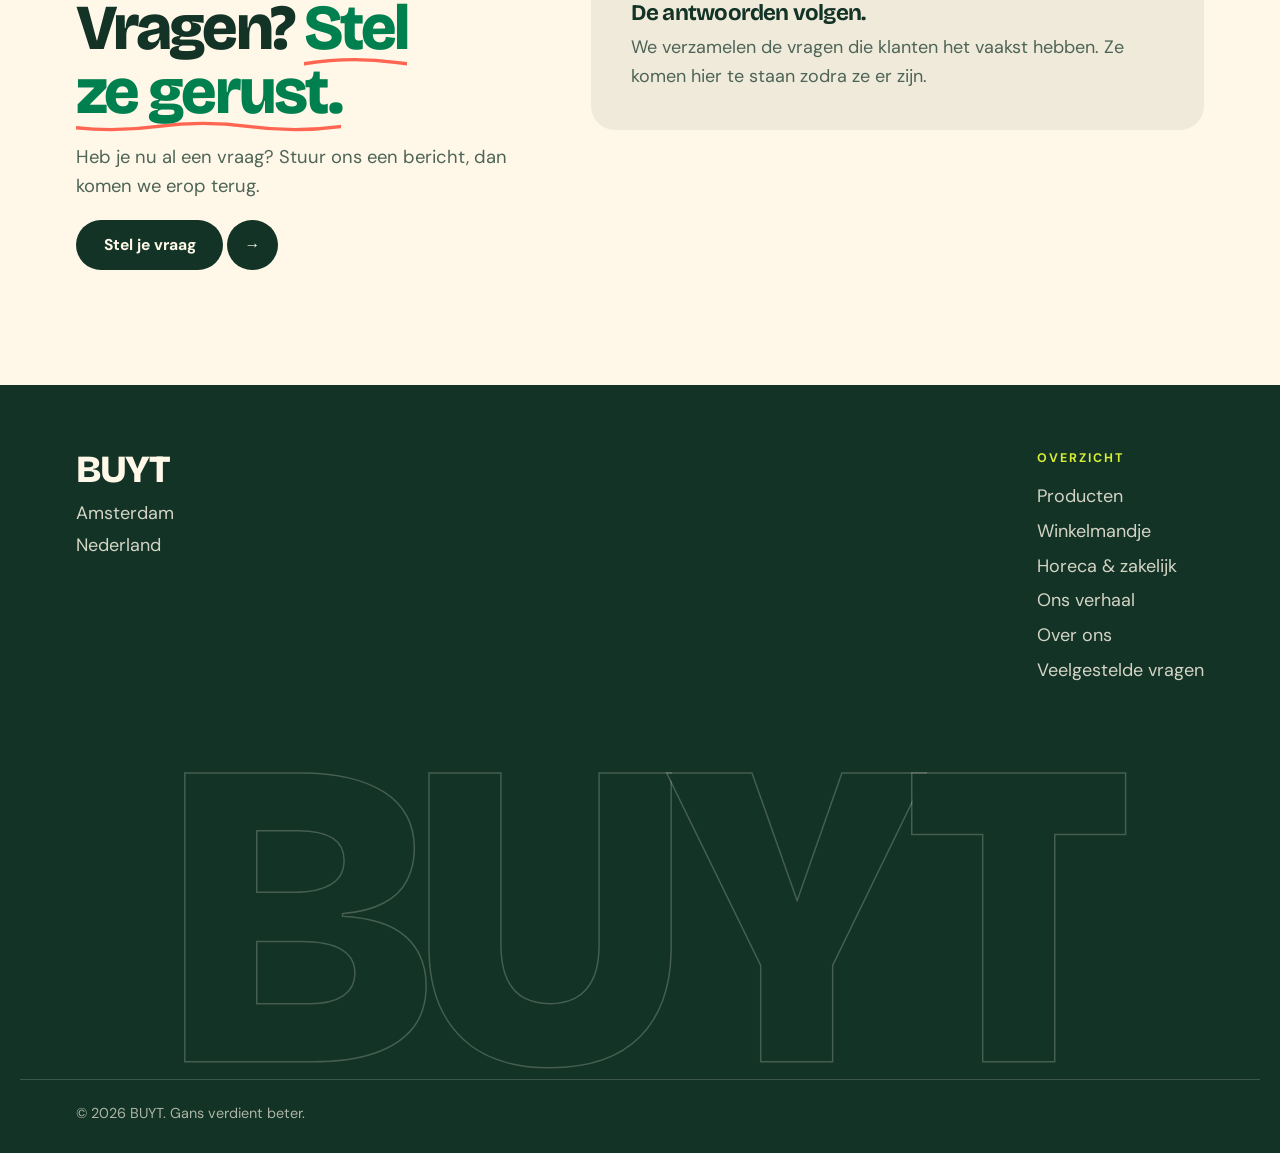
==== commit b8add1a9: "Fase 1 Cloudflare + Supabase: Worker, migratie en siteaanpassingen - wrangler.jsonc, .assetsignore, " ====
--- a/index.html
+++ b/index.html
@@ -36,6 +36,7 @@
   <script src="js/cart.js" defer></script>
   <script src="js/brand.js" defer></script>
   <script src="js/main.js" defer></script>
+  <script src="https://challenges.cloudflare.com/turnstile/v0/api.js" async defer></script>
 </head>
 <body id="top">
   <a class="skip" href="#main">Naar de inhoud</a>
@@ -284,8 +285,7 @@
           <p class="order__small">We gebruiken je gegevens alleen om je bericht te beantwoorden.</p>
         </div>
         <div class="order__card reveal">
-          <form name="bestellen" method="POST" action="/" data-netlify="true" netlify-honeypot="bot-field" class="form">
-            <input type="hidden" name="form-name" value="bestellen">
+          <form name="bestellen" method="POST" action="/api/request" class="form">
             <p class="hp"><label>Niet invullen: <input name="bot-field" tabindex="-1" autocomplete="off"></label></p>
             <div class="field">
               <label for="f-naam">Naam</label>
@@ -305,6 +305,7 @@
               <textarea id="f-bericht" name="bericht" rows="4" aria-describedby="f-bericht-hint"></textarea>
               <p class="field__hint" id="f-bericht-hint">Bijvoorbeeld: welke producten, hoeveel en wanneer je ze wilt hebben.</p>
             </div>
+            <div class="cf-turnstile" data-sitekey="0x4AAAAAAFDeT2-O8JOwUgcN" data-language="nl"></div>
             <button class="btn btn--primary" type="submit"><span class="btn__label">Verstuur aanvraag</span><span class="btn__arrow" aria-hidden="true">&rarr;</span></button>
             <p class="form__msg form__msg--ok" role="status" hidden>Bedankt, je bericht is verstuurd. We nemen contact met je op.</p>
             <p class="form__msg form__msg--err" role="alert" hidden>Je bericht is niet verstuurd. Controleer je verbinding en probeer het opnieuw.</p>
